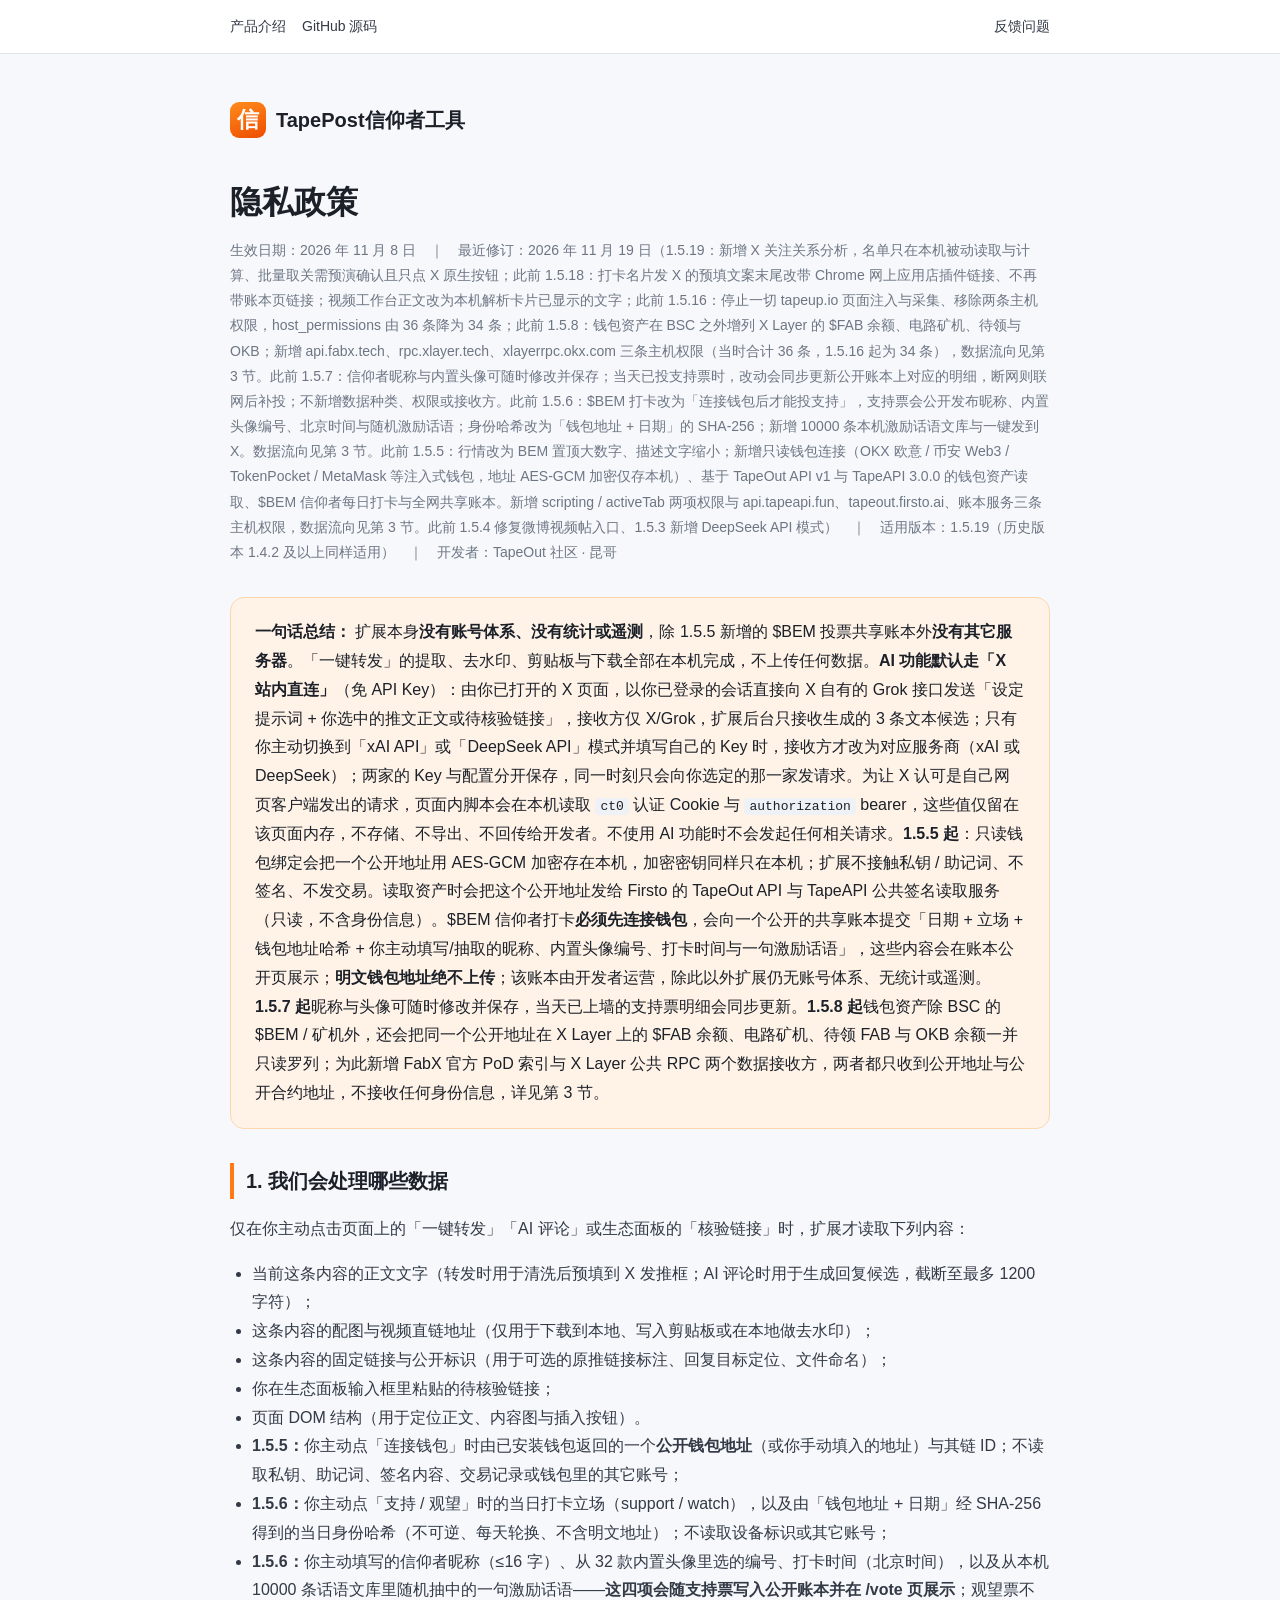
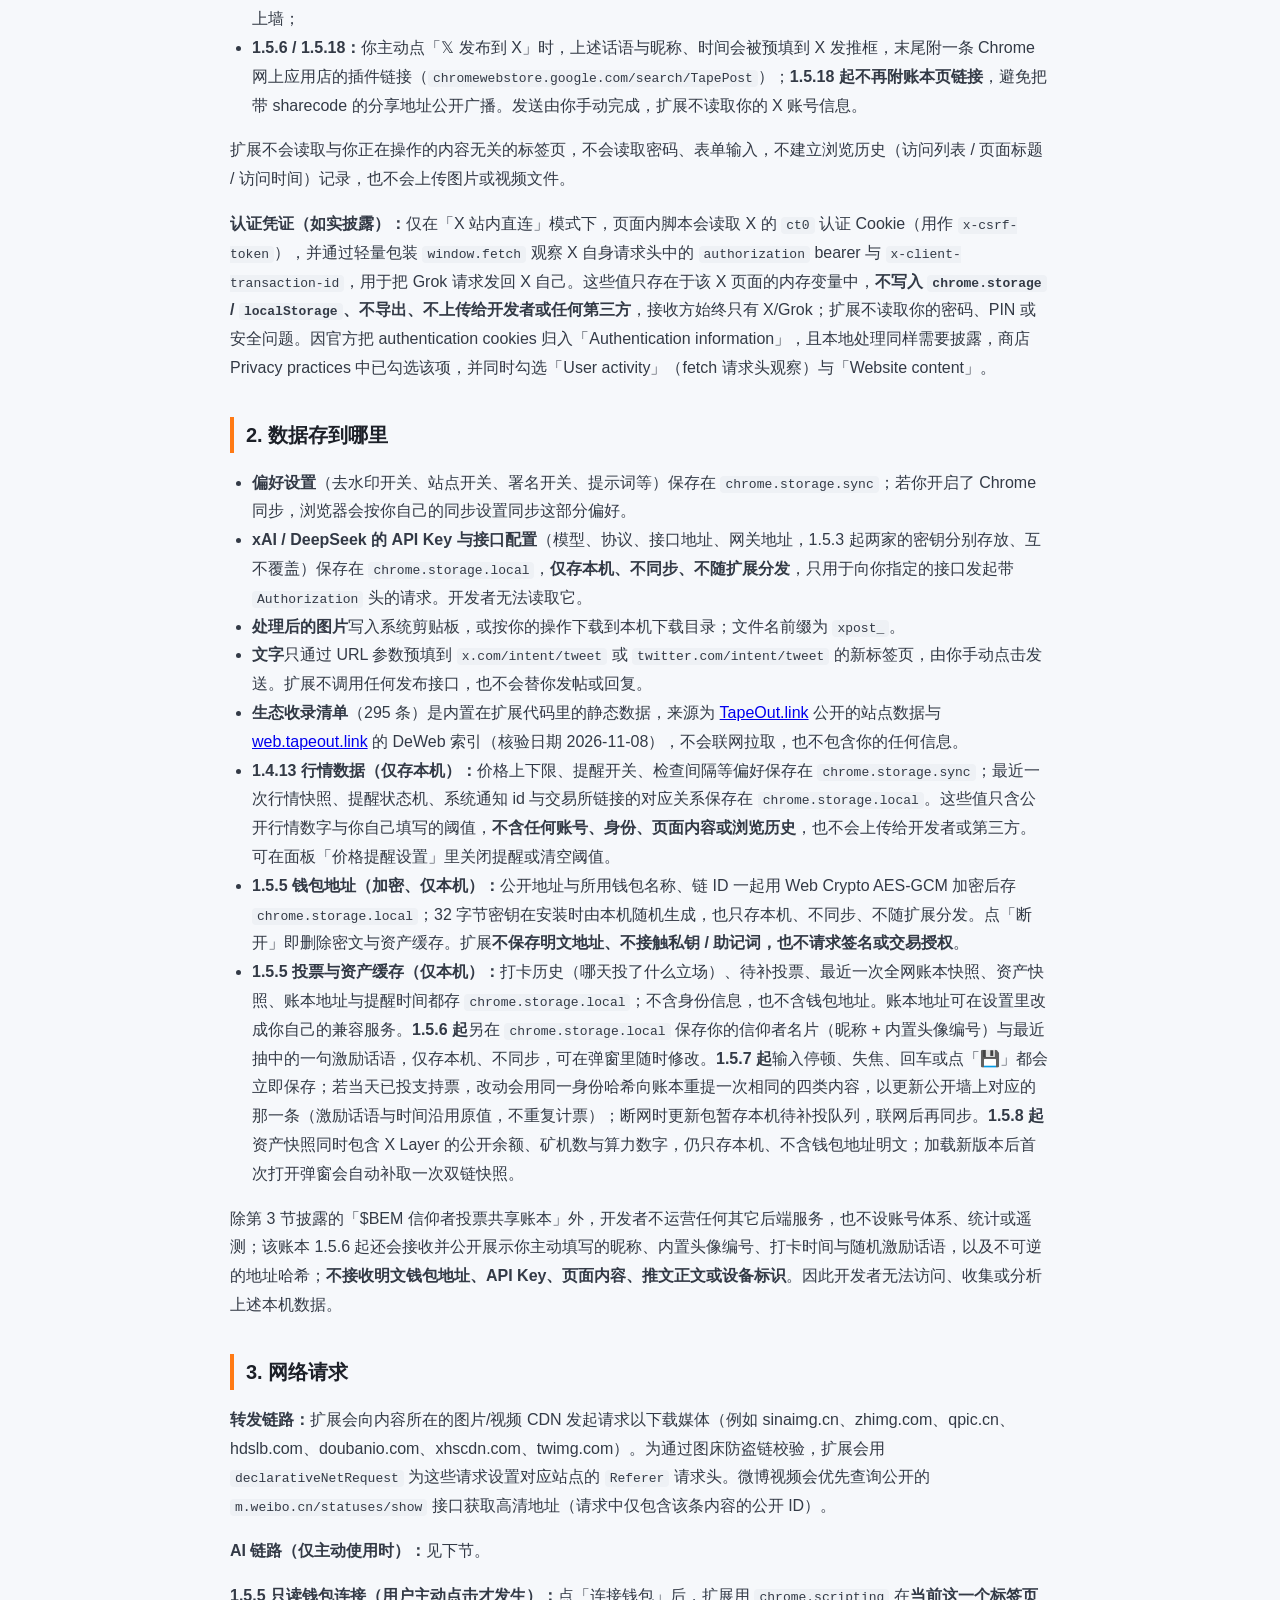
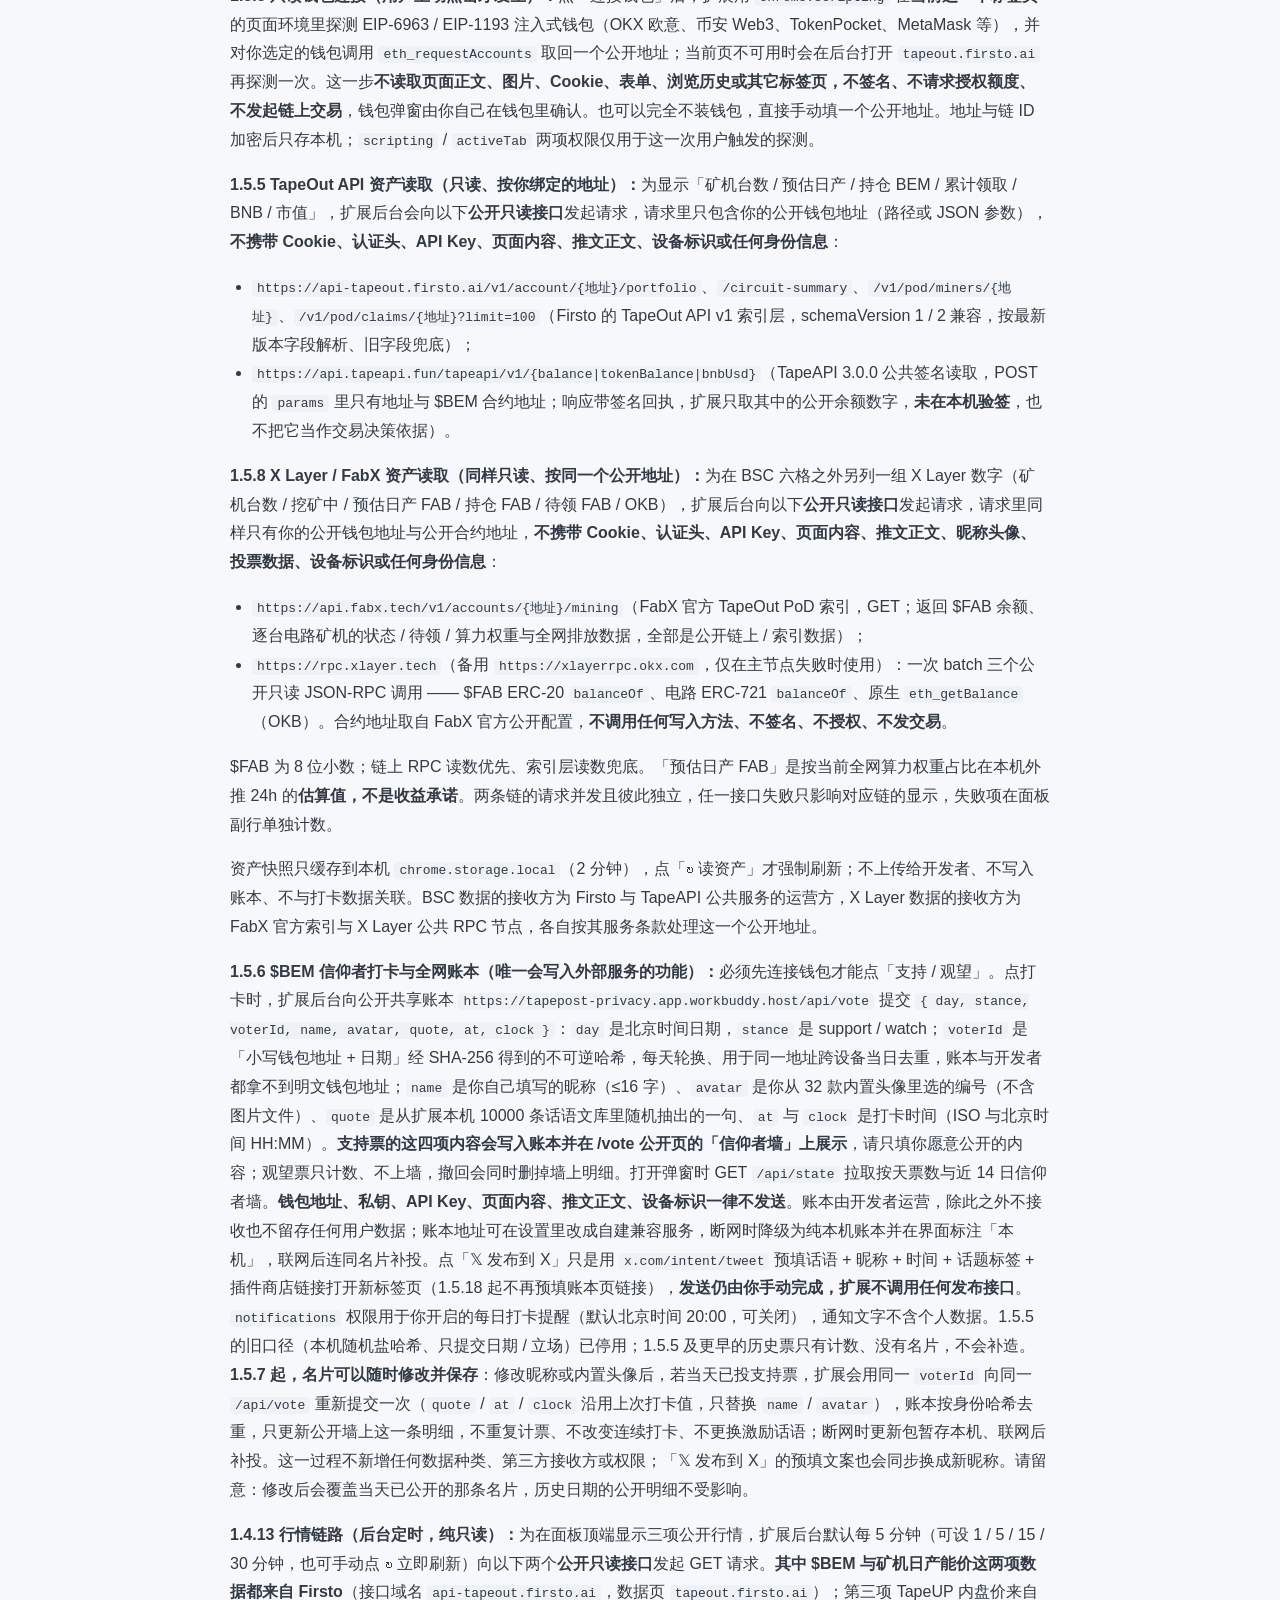
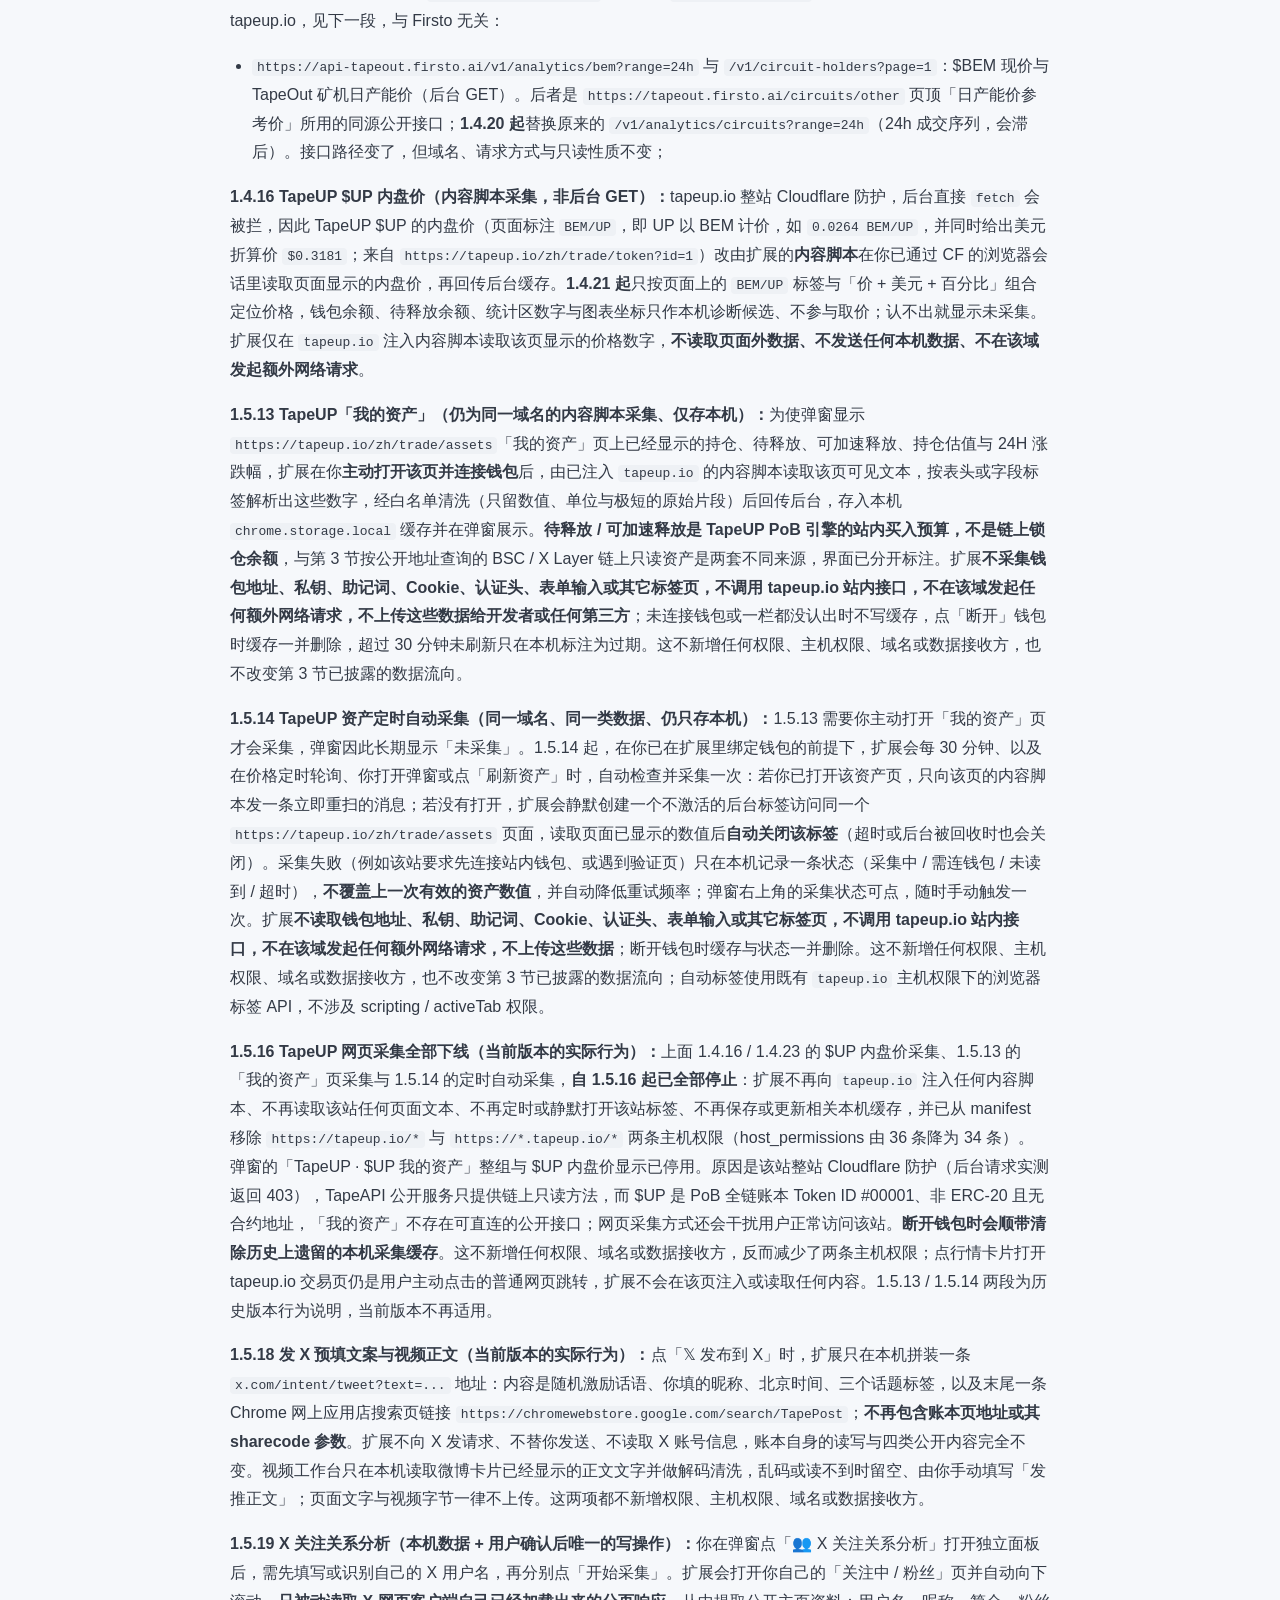
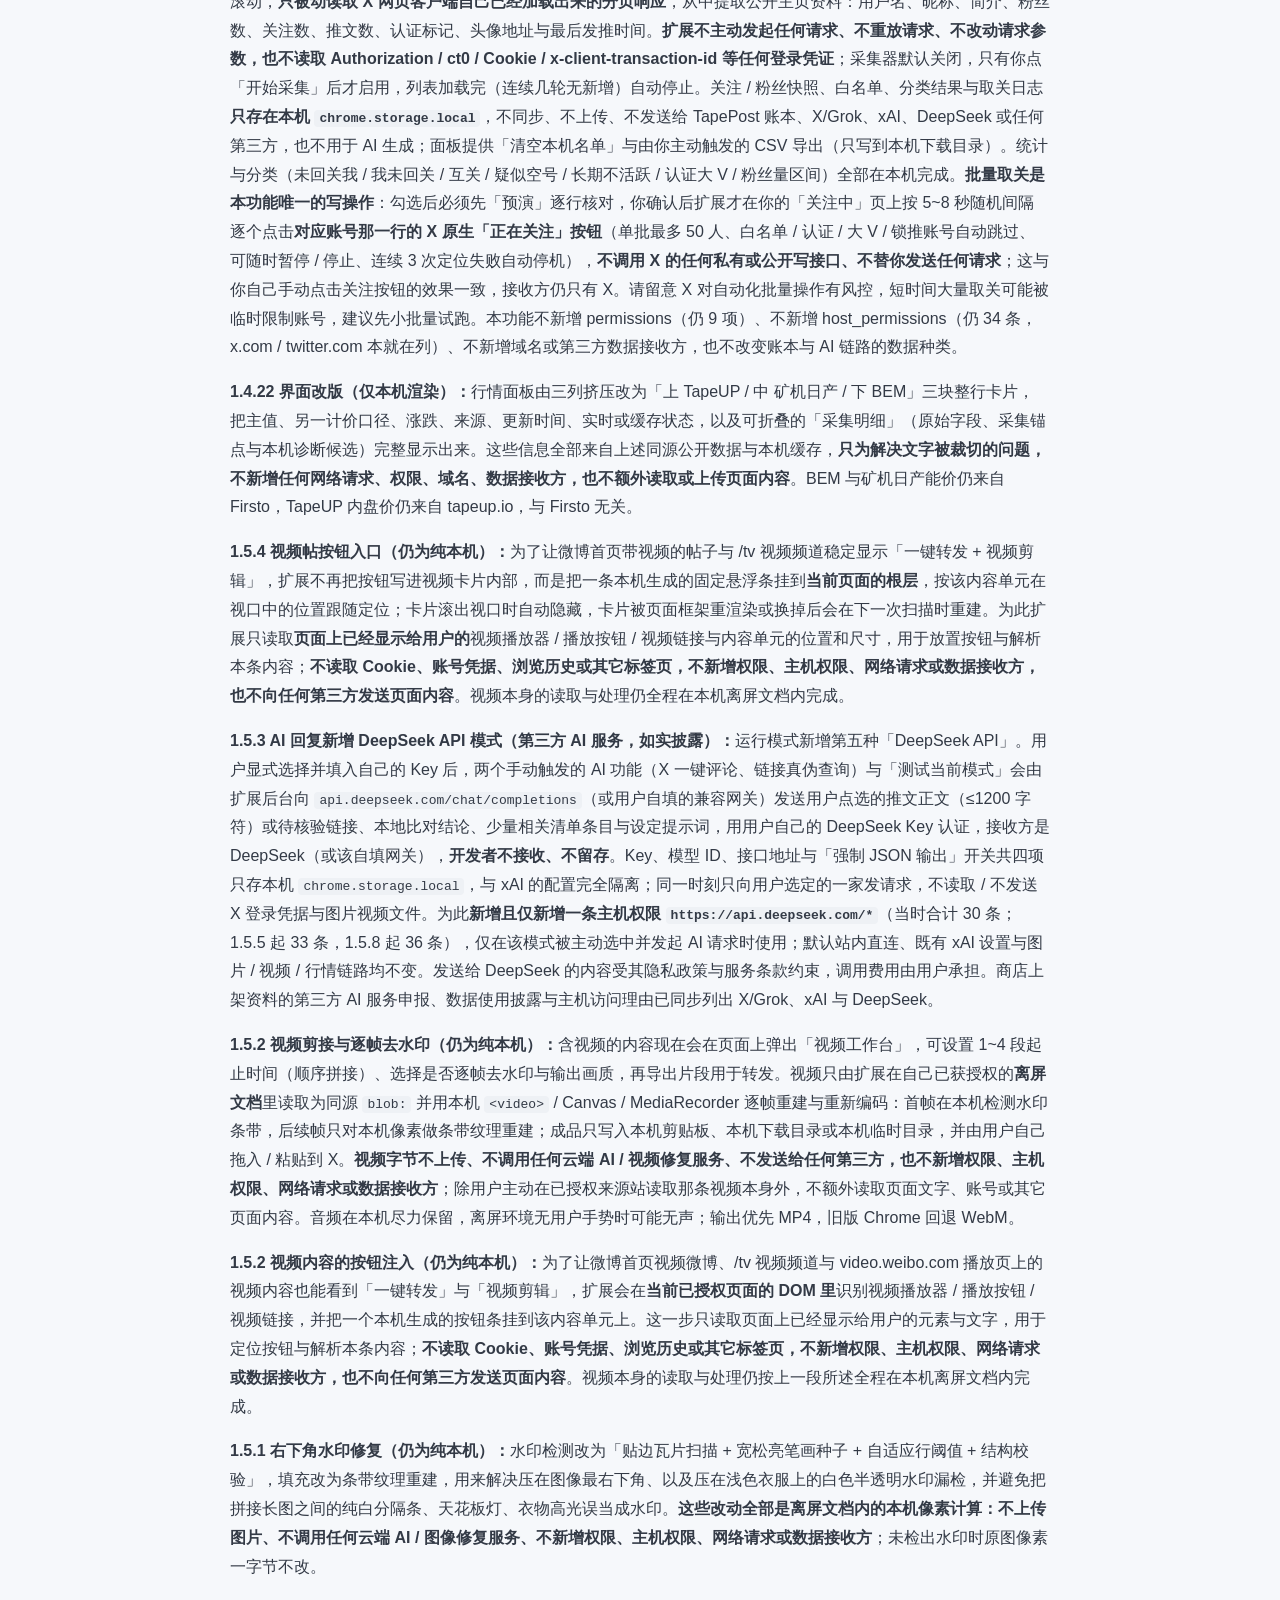
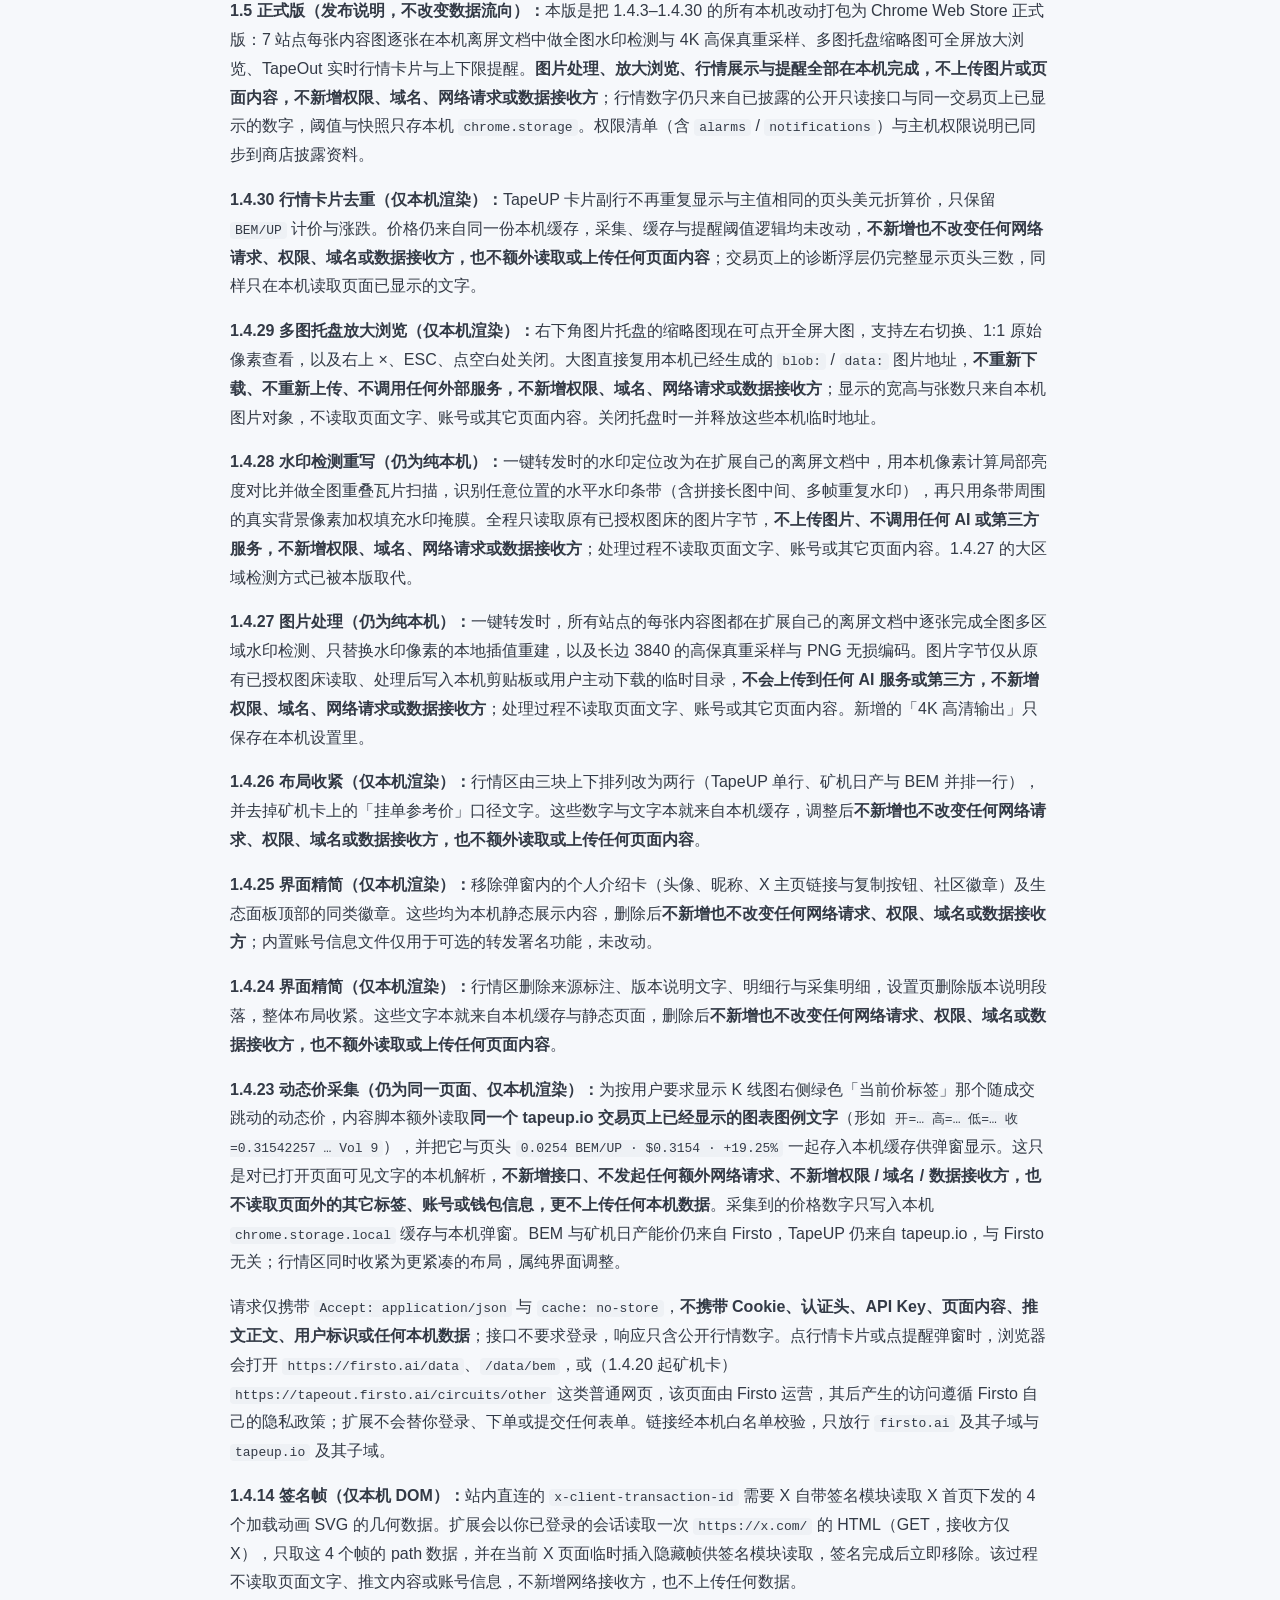
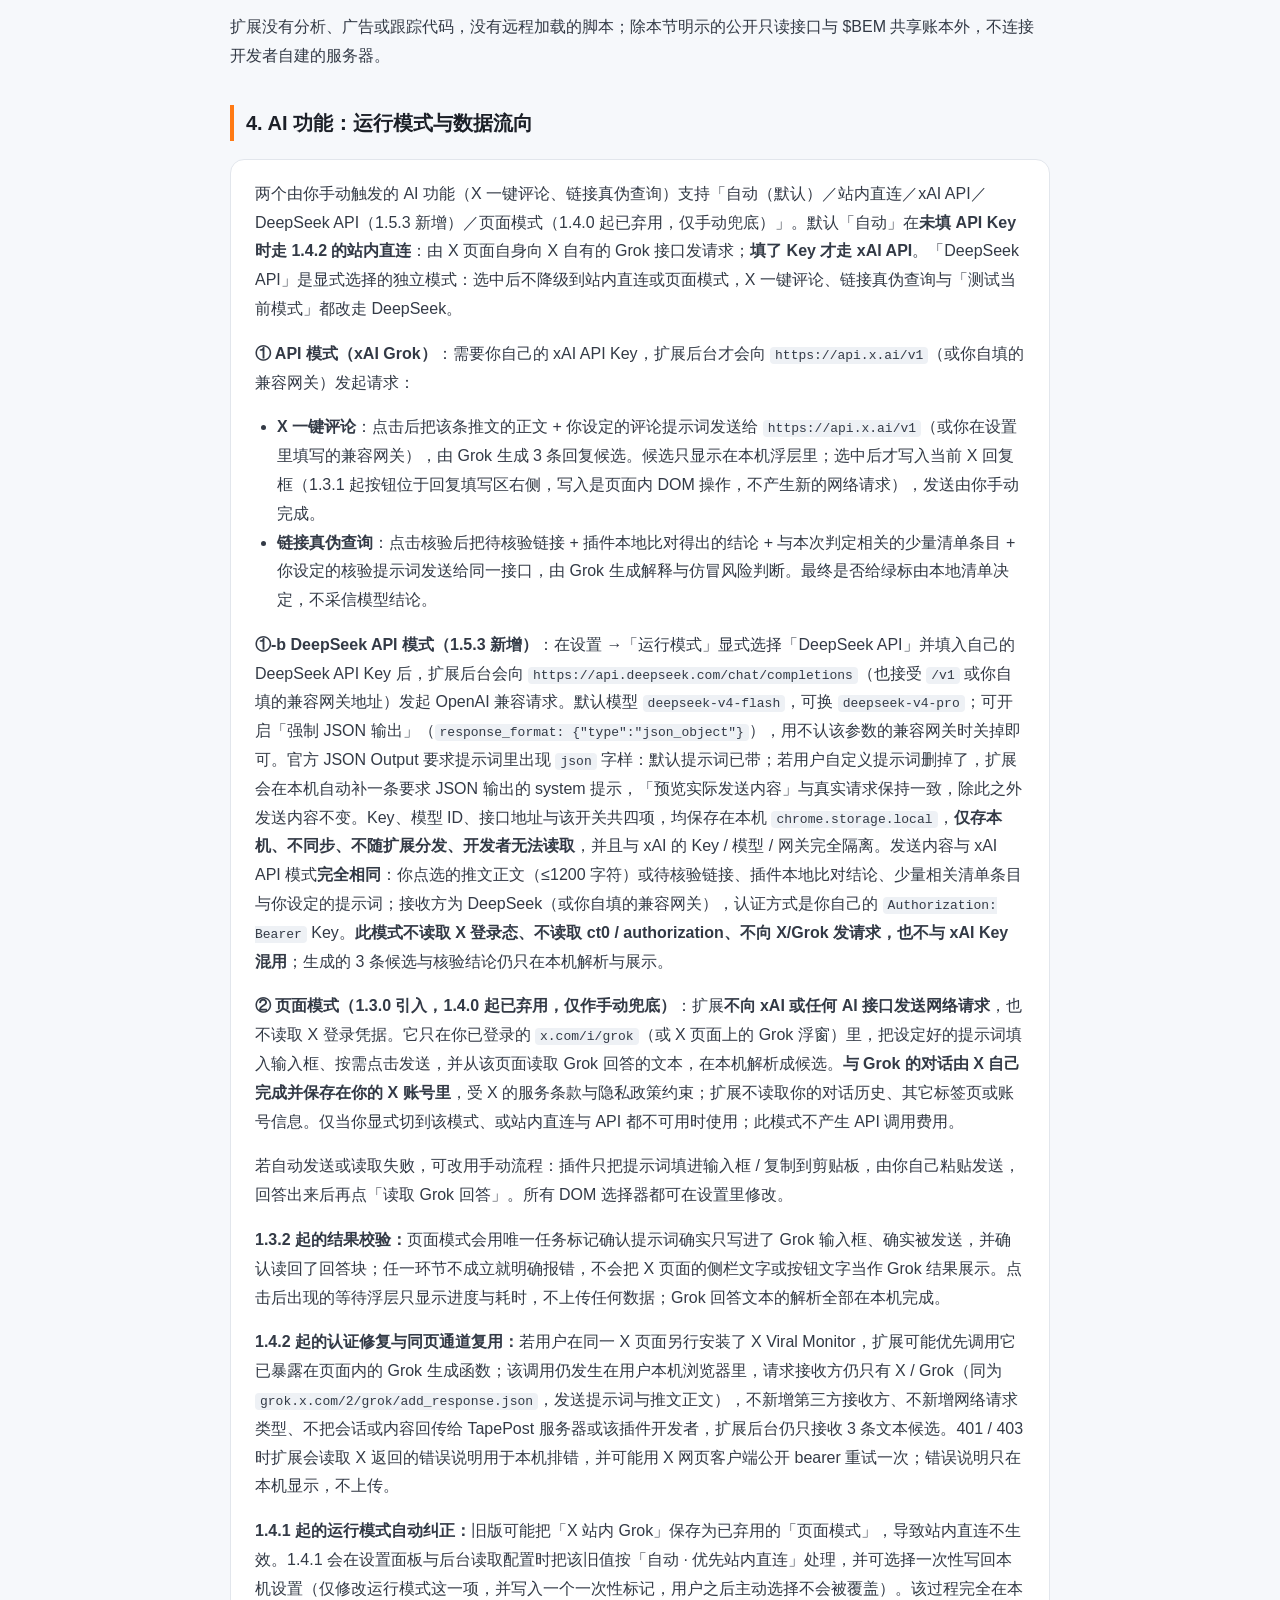
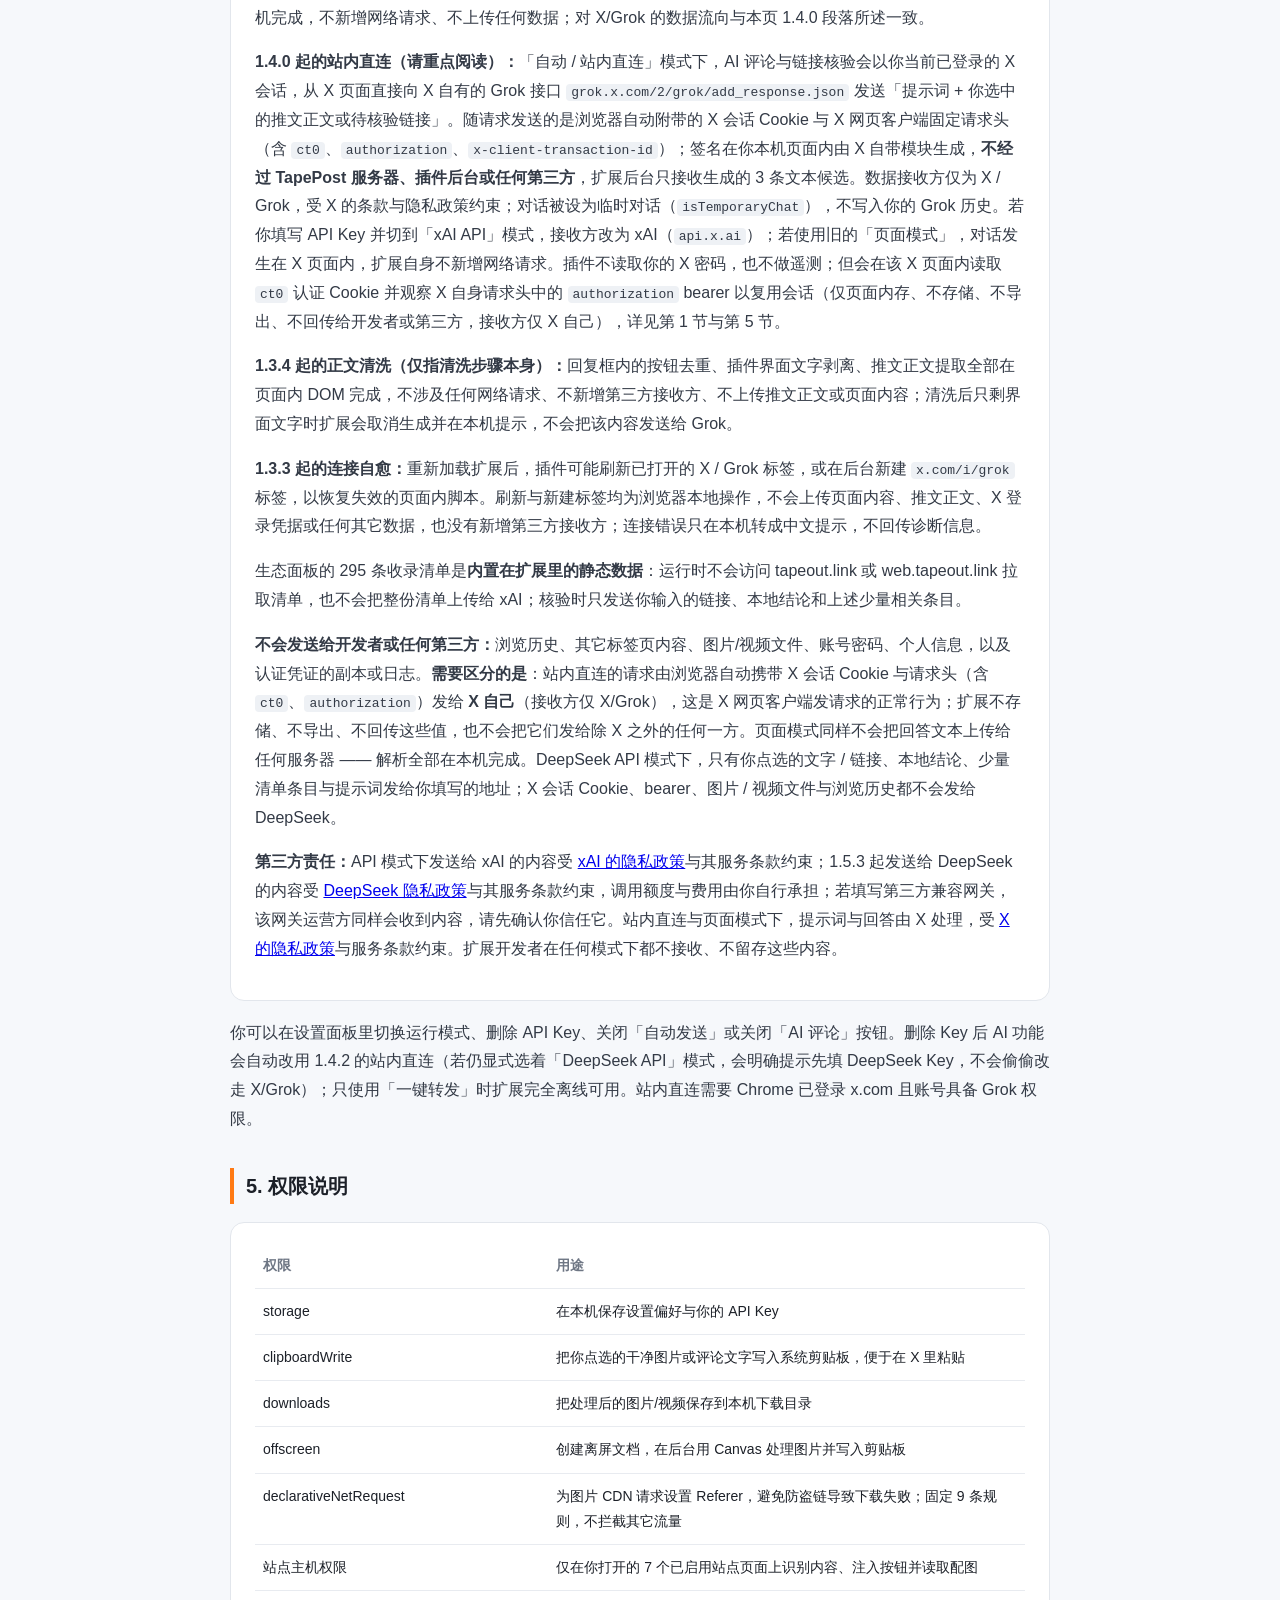
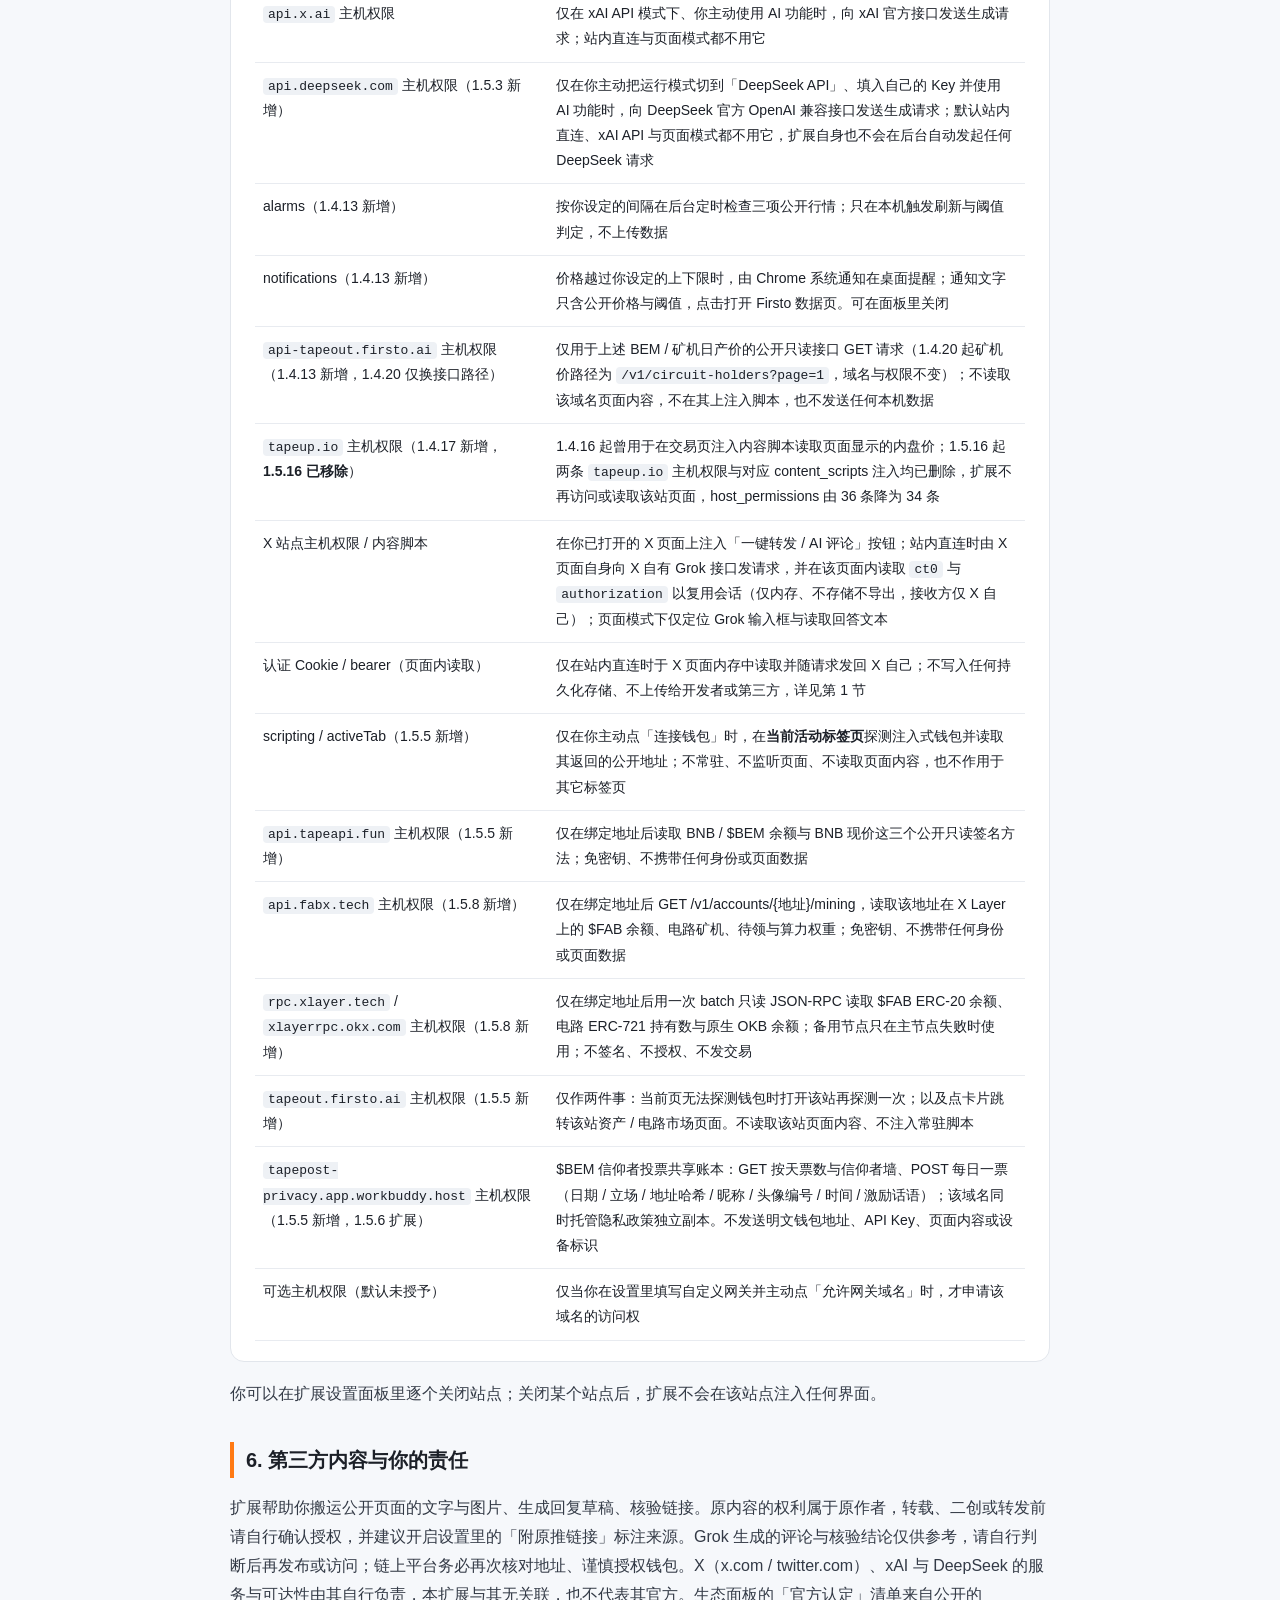
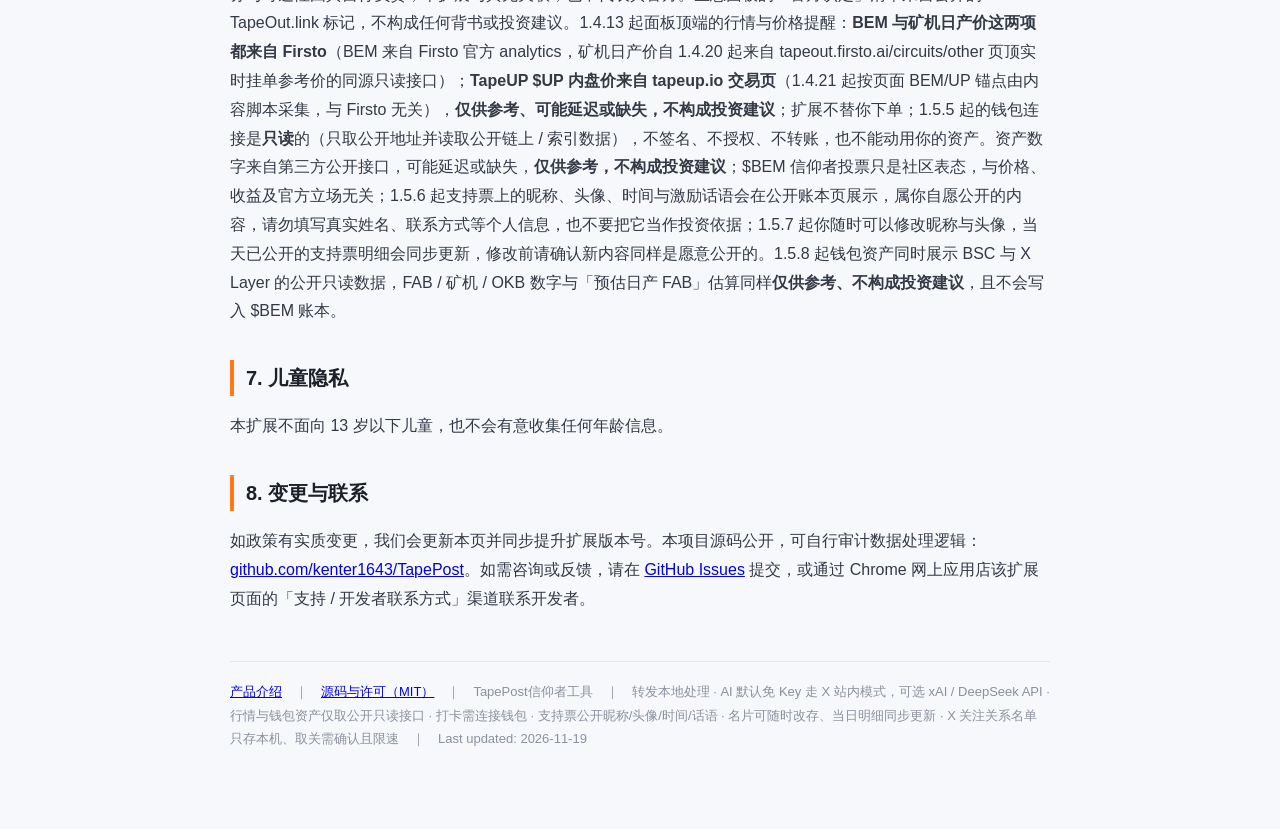
==== store/privacy-site/index.html @ 5c9f4f9e "1.5.19：新增 X 关注关系分析（未回关统计 / 分类明细 / 限速批量取关） 新增独立面板 follow.html / follow.js：五张可点击统计卡（未回关我、我未回关、互关、全部关注、" ====
<!doctype html>
<html lang="zh-CN">
<head>
<meta charset="utf-8">
<meta name="viewport" content="width=device-width, initial-scale=1">
<title>TapePost信仰者工具 隐私政策</title>
<style>
  :root { color-scheme: light; }
  body { margin:0; background:#f6f8fb; color:#1c2028; font:16px/1.8 -apple-system,BlinkMacSystemFont,"PingFang SC","Hiragino Sans GB","Microsoft YaHei",sans-serif; }
  .wrap { max-width:820px; margin:0 auto; padding:48px 24px 80px; }
  .brand { display:flex; align-items:center; gap:10px; font-size:20px; font-weight:700; }
  .mark { width:36px; height:36px; border-radius:9px; background:linear-gradient(160deg,#ff8c1c,#ee4c00); color:#fff; display:flex; align-items:center; justify-content:center; font-size:22px; }
  h1 { font-size:32px; margin:36px 0 6px; }
  .date { color:#6e7684; font-size:14px; margin-bottom:32px; }
  h2 { font-size:20px; margin:34px 0 10px; padding-left:12px; border-left:4px solid #ff7a14; }
  p, li { color:#333a46; }
  ul { padding-left:22px; }
  .box { background:#fff; border:1px solid #e2e6ec; border-radius:14px; padding:20px 24px; margin:18px 0; }
  .hi { background:#fff3e8; border:1px solid #ffd6ad; }
  table { width:100%; border-collapse:collapse; font-size:14px; }
  th, td { border-bottom:1px solid #e8ebf0; padding:10px 8px; text-align:left; vertical-align:top; }
  th { color:#6e7684; font-weight:600; }
  code { background:#eef1f5; padding:1px 5px; border-radius:4px; font-size:13px; }
  footer { margin-top:48px; color:#8a919e; font-size:13px; border-top:1px solid #e2e6ec; padding-top:18px; }
  .topbar { background:#fff; border-bottom:1px solid #e2e6ec; }
  .topbar .inner { max-width:820px; margin:0 auto; padding:14px 24px; display:flex; align-items:center; gap:16px; font-size:14px; flex-wrap:wrap; }
  .topbar .inner a { color:#333a46; text-decoration:none; }
  .topbar .inner a:hover { color:#ee4c00; }
  .topbar .spacer { margin-left:auto; }
</style>
</head>
<body>
<div class="topbar"><div class="inner">
  <a href="./">产品介绍</a>
  <a href="https://github.com/kenter1643/TapePost">GitHub 源码</a>
  <span class="spacer"></span>
  <a href="https://github.com/kenter1643/TapePost/issues">反馈问题</a>
</div></div>
<div class="wrap">
  <div class="brand"><span class="mark">信</span> TapePost信仰者工具</div>
  <h1>隐私政策</h1>
  <div class="date">生效日期：2026 年 11 月 8 日　｜　最近修订：2026 年 11 月 19 日（1.5.19：新增 X 关注关系分析，名单只在本机被动读取与计算、批量取关需预演确认且只点 X 原生按钮；此前 1.5.18：打卡名片发 X 的预填文案末尾改带 Chrome 网上应用店插件链接、不再带账本页链接；视频工作台正文改为本机解析卡片已显示的文字；此前 1.5.16：停止一切 tapeup.io 页面注入与采集、移除两条主机权限，host_permissions 由 36 条降为 34 条；此前 1.5.8：钱包资产在 BSC 之外增列 X Layer 的 $FAB 余额、电路矿机、待领与 OKB；新增 api.fabx.tech、rpc.xlayer.tech、xlayerrpc.okx.com 三条主机权限（当时合计 36 条，1.5.16 起为 34 条），数据流向见第 3 节。此前 1.5.7：信仰者昵称与内置头像可随时修改并保存；当天已投支持票时，改动会同步更新公开账本上对应的明细，断网则联网后补投；不新增数据种类、权限或接收方。此前 1.5.6：$BEM 打卡改为「连接钱包后才能投支持」，支持票会公开发布昵称、内置头像编号、北京时间与随机激励话语；身份哈希改为「钱包地址 + 日期」的 SHA-256；新增 10000 条本机激励话语文库与一键发到 X。数据流向见第 3 节。此前 1.5.5：行情改为 BEM 置顶大数字、描述文字缩小；新增只读钱包连接（OKX 欧意 / 币安 Web3 / TokenPocket / MetaMask 等注入式钱包，地址 AES-GCM 加密仅存本机）、基于 TapeOut API v1 与 TapeAPI 3.0.0 的钱包资产读取、$BEM 信仰者每日打卡与全网共享账本。新增 scripting / activeTab 两项权限与 api.tapeapi.fun、tapeout.firsto.ai、账本服务三条主机权限，数据流向见第 3 节。此前 1.5.4 修复微博视频帖入口、1.5.3 新增 DeepSeek API 模式）　｜　适用版本：1.5.19（历史版本 1.4.2 及以上同样适用）　｜　开发者：TapeOut 社区 · 昆哥</div>

  <div class="box hi">
    <strong>一句话总结：</strong> 扩展本身<strong>没有账号体系、没有统计或遥测</strong>，除 1.5.5 新增的 $BEM 投票共享账本外<strong>没有其它服务器</strong>。「一键转发」的提取、去水印、剪贴板与下载全部在本机完成，不上传任何数据。<strong>AI 功能默认走「X 站内直连」</strong>（免 API Key）：由你已打开的 X 页面，以你已登录的会话直接向 X 自有的 Grok 接口发送「设定提示词 + 你选中的推文正文或待核验链接」，接收方仅 X/Grok，扩展后台只接收生成的 3 条文本候选；只有你主动切换到「xAI API」或「DeepSeek API」模式并填写自己的 Key 时，接收方才改为对应服务商（xAI 或 DeepSeek）；两家的 Key 与配置分开保存，同一时刻只会向你选定的那一家发请求。为让 X 认可是自己网页客户端发出的请求，页面内脚本会在本机读取 <code>ct0</code> 认证 Cookie 与 <code>authorization</code> bearer，这些值仅留在该页面内存，不存储、不导出、不回传给开发者。不使用 AI 功能时不会发起任何相关请求。<strong>1.5.5 起</strong>：只读钱包绑定会把一个公开地址用 AES-GCM 加密存在本机，加密密钥同样只在本机；扩展不接触私钥 / 助记词、不签名、不发交易。读取资产时会把这个公开地址发给 Firsto 的 TapeOut API 与 TapeAPI 公共签名读取服务（只读，不含身份信息）。$BEM 信仰者打卡<strong>必须先连接钱包</strong>，会向一个公开的共享账本提交「日期 + 立场 + 钱包地址哈希 + 你主动填写/抽取的昵称、内置头像编号、打卡时间与一句激励话语」，这些内容会在账本公开页展示；<strong>明文钱包地址绝不上传</strong>；该账本由开发者运营，除此以外扩展仍无账号体系、无统计或遥测。<strong>1.5.7 起</strong>昵称与头像可随时修改并保存，当天已上墙的支持票明细会同步更新。<strong>1.5.8 起</strong>钱包资产除 BSC 的 $BEM / 矿机外，还会把同一个公开地址在 X Layer 上的 $FAB 余额、电路矿机、待领 FAB 与 OKB 余额一并只读罗列；为此新增 FabX 官方 PoD 索引与 X Layer 公共 RPC 两个数据接收方，两者都只收到公开地址与公开合约地址，不接收任何身份信息，详见第 3 节。
  </div>

  <h2>1. 我们会处理哪些数据</h2>
  <p>仅在你主动点击页面上的「一键转发」「AI 评论」或生态面板的「核验链接」时，扩展才读取下列内容：</p>
  <ul>
    <li>当前这条内容的正文文字（转发时用于清洗后预填到 X 发推框；AI 评论时用于生成回复候选，截断至最多 1200 字符）；</li>
    <li>这条内容的配图与视频直链地址（仅用于下载到本地、写入剪贴板或在本地做去水印）；</li>
    <li>这条内容的固定链接与公开标识（用于可选的原推链接标注、回复目标定位、文件命名）；</li>
    <li>你在生态面板输入框里粘贴的待核验链接；</li>
    <li>页面 DOM 结构（用于定位正文、内容图与插入按钮）。</li>
    <li><strong>1.5.5：</strong>你主动点「连接钱包」时由已安装钱包返回的一个<strong>公开钱包地址</strong>（或你手动填入的地址）与其链 ID；不读取私钥、助记词、签名内容、交易记录或钱包里的其它账号；</li>
    <li><strong>1.5.6：</strong>你主动点「支持 / 观望」时的当日打卡立场（support / watch），以及由「钱包地址 + 日期」经 SHA-256 得到的当日身份哈希（不可逆、每天轮换、不含明文地址）；不读取设备标识或其它账号；</li>
    <li><strong>1.5.6：</strong>你主动填写的信仰者昵称（≤16 字）、从 32 款内置头像里选的编号、打卡时间（北京时间），以及从本机 10000 条话语文库里随机抽中的一句激励话语——<strong>这四项会随支持票写入公开账本并在 /vote 页展示</strong>；观望票不上墙；</li>
    <li><strong>1.5.6 / 1.5.18：</strong>你主动点「𝕏 发布到 X」时，上述话语与昵称、时间会被预填到 X 发推框，末尾附一条 Chrome 网上应用店的插件链接（<code>chromewebstore.google.com/search/TapePost</code>）；<strong>1.5.18 起不再附账本页链接</strong>，避免把带 sharecode 的分享地址公开广播。发送由你手动完成，扩展不读取你的 X 账号信息。</li>
  </ul>
  <p>扩展不会读取与你正在操作的内容无关的标签页，不会读取密码、表单输入，不建立浏览历史（访问列表 / 页面标题 / 访问时间）记录，也不会上传图片或视频文件。</p>
  <p><strong>认证凭证（如实披露）：</strong>仅在「X 站内直连」模式下，页面内脚本会读取 X 的 <code>ct0</code> 认证 Cookie（用作 <code>x-csrf-token</code>），并通过轻量包装 <code>window.fetch</code> 观察 X 自身请求头中的 <code>authorization</code> bearer 与 <code>x-client-transaction-id</code>，用于把 Grok 请求发回 X 自己。这些值只存在于该 X 页面的内存变量中，<strong>不写入 <code>chrome.storage</code> / <code>localStorage</code>、不导出、不上传给开发者或任何第三方</strong>，接收方始终只有 X/Grok；扩展不读取你的密码、PIN 或安全问题。因官方把 authentication cookies 归入「Authentication information」，且本地处理同样需要披露，商店 Privacy practices 中已勾选该项，并同时勾选「User activity」（fetch 请求头观察）与「Website content」。</p>

  <h2>2. 数据存到哪里</h2>
  <ul>
    <li><strong>偏好设置</strong>（去水印开关、站点开关、署名开关、提示词等）保存在 <code>chrome.storage.sync</code>；若你开启了 Chrome 同步，浏览器会按你自己的同步设置同步这部分偏好。</li>
    <li><strong>xAI / DeepSeek 的 API Key 与接口配置</strong>（模型、协议、接口地址、网关地址，1.5.3 起两家的密钥分别存放、互不覆盖）保存在 <code>chrome.storage.local</code>，<strong>仅存本机、不同步、不随扩展分发</strong>，只用于向你指定的接口发起带 <code>Authorization</code> 头的请求。开发者无法读取它。</li>
    <li><strong>处理后的图片</strong>写入系统剪贴板，或按你的操作下载到本机下载目录；文件名前缀为 <code>xpost_</code>。</li>
    <li><strong>文字</strong>只通过 URL 参数预填到 <code>x.com/intent/tweet</code> 或 <code>twitter.com/intent/tweet</code> 的新标签页，由你手动点击发送。扩展不调用任何发布接口，也不会替你发帖或回复。</li>
    <li><strong>生态收录清单</strong>（295 条）是内置在扩展代码里的静态数据，来源为 <a href="https://tapeout.link/">TapeOut.link</a> 公开的站点数据与 <a href="https://web.tapeout.link/">web.tapeout.link</a> 的 DeWeb 索引（核验日期 2026-11-08），不会联网拉取，也不包含你的任何信息。</li>
    <li><strong>1.4.13 行情数据（仅存本机）：</strong>价格上下限、提醒开关、检查间隔等偏好保存在 <code>chrome.storage.sync</code>；最近一次行情快照、提醒状态机、系统通知 id 与交易所链接的对应关系保存在 <code>chrome.storage.local</code>。这些值只含公开行情数字与你自己填写的阈值，<strong>不含任何账号、身份、页面内容或浏览历史</strong>，也不会上传给开发者或第三方。可在面板「价格提醒设置」里关闭提醒或清空阈值。</li>
    <li><strong>1.5.5 钱包地址（加密、仅本机）：</strong>公开地址与所用钱包名称、链 ID 一起用 Web Crypto AES-GCM 加密后存 <code>chrome.storage.local</code>；32 字节密钥在安装时由本机随机生成，也只存本机、不同步、不随扩展分发。点「断开」即删除密文与资产缓存。扩展<strong>不保存明文地址、不接触私钥 / 助记词，也不请求签名或交易授权</strong>。</li>
    <li><strong>1.5.5 投票与资产缓存（仅本机）：</strong>打卡历史（哪天投了什么立场）、待补投票、最近一次全网账本快照、资产快照、账本地址与提醒时间都存 <code>chrome.storage.local</code>；不含身份信息，也不含钱包地址。账本地址可在设置里改成你自己的兼容服务。<strong>1.5.6 起</strong>另在 <code>chrome.storage.local</code> 保存你的信仰者名片（昵称 + 内置头像编号）与最近抽中的一句激励话语，仅存本机、不同步，可在弹窗里随时修改。<strong>1.5.7 起</strong>输入停顿、失焦、回车或点「💾」都会立即保存；若当天已投支持票，改动会用同一身份哈希向账本重提一次相同的四类内容，以更新公开墙上对应的那一条（激励话语与时间沿用原值，不重复计票）；断网时更新包暂存本机待补投队列，联网后再同步。<strong>1.5.8 起</strong>资产快照同时包含 X Layer 的公开余额、矿机数与算力数字，仍只存本机、不含钱包地址明文；加载新版本后首次打开弹窗会自动补取一次双链快照。</li>
  </ul>
  <p>除第 3 节披露的「$BEM 信仰者投票共享账本」外，开发者不运营任何其它后端服务，也不设账号体系、统计或遥测；该账本 1.5.6 起还会接收并公开展示你主动填写的昵称、内置头像编号、打卡时间与随机激励话语，以及不可逆的地址哈希；<strong>不接收明文钱包地址、API Key、页面内容、推文正文或设备标识</strong>。因此开发者无法访问、收集或分析上述本机数据。</p>

  <h2>3. 网络请求</h2>
  <p><strong>转发链路：</strong>扩展会向内容所在的图片/视频 CDN 发起请求以下载媒体（例如 sinaimg.cn、zhimg.com、qpic.cn、hdslb.com、doubanio.com、xhscdn.com、twimg.com）。为通过图床防盗链校验，扩展会用 <code>declarativeNetRequest</code> 为这些请求设置对应站点的 <code>Referer</code> 请求头。微博视频会优先查询公开的 <code>m.weibo.cn/statuses/show</code> 接口获取高清地址（请求中仅包含该条内容的公开 ID）。</p>
  <p><strong>AI 链路（仅主动使用时）：</strong>见下节。</p>
  <p><strong>1.5.5 只读钱包连接（用户主动点击才发生）：</strong>点「连接钱包」后，扩展用 <code>chrome.scripting</code> 在<strong>当前这一个标签页</strong>的页面环境里探测 EIP-6963 / EIP-1193 注入式钱包（OKX 欧意、币安 Web3、TokenPocket、MetaMask 等），并对你选定的钱包调用 <code>eth_requestAccounts</code> 取回一个公开地址；当前页不可用时会在后台打开 <code>tapeout.firsto.ai</code> 再探测一次。这一步<strong>不读取页面正文、图片、Cookie、表单、浏览历史或其它标签页，不签名、不请求授权额度、不发起链上交易</strong>，钱包弹窗由你自己在钱包里确认。也可以完全不装钱包，直接手动填一个公开地址。地址与链 ID 加密后只存本机；<code>scripting</code> / <code>activeTab</code> 两项权限仅用于这一次用户触发的探测。</p>
  <p><strong>1.5.5 TapeOut API 资产读取（只读、按你绑定的地址）：</strong>为显示「矿机台数 / 预估日产 / 持仓 BEM / 累计领取 / BNB / 市值」，扩展后台会向以下<strong>公开只读接口</strong>发起请求，请求里只包含你的公开钱包地址（路径或 JSON 参数），<strong>不携带 Cookie、认证头、API Key、页面内容、推文正文、设备标识或任何身份信息</strong>：</p>
  <ul>
    <li><code>https://api-tapeout.firsto.ai/v1/account/{地址}/portfolio</code>、<code>/circuit-summary</code>、<code>/v1/pod/miners/{地址}</code>、<code>/v1/pod/claims/{地址}?limit=100</code>（Firsto 的 TapeOut API v1 索引层，schemaVersion 1 / 2 兼容，按最新版本字段解析、旧字段兜底）；</li>
    <li><code>https://api.tapeapi.fun/tapeapi/v1/{balance|tokenBalance|bnbUsd}</code>（TapeAPI 3.0.0 公共签名读取，POST 的 <code>params</code> 里只有地址与 $BEM 合约地址；响应带签名回执，扩展只取其中的公开余额数字，<strong>未在本机验签</strong>，也不把它当作交易决策依据）。</li>
  </ul>
  <p><strong>1.5.8 X Layer / FabX 资产读取（同样只读、按同一个公开地址）：</strong>为在 BSC 六格之外另列一组 X Layer 数字（矿机台数 / 挖矿中 / 预估日产 FAB / 持仓 FAB / 待领 FAB / OKB），扩展后台向以下<strong>公开只读接口</strong>发起请求，请求里同样只有你的公开钱包地址与公开合约地址，<strong>不携带 Cookie、认证头、API Key、页面内容、推文正文、昵称头像、投票数据、设备标识或任何身份信息</strong>：</p>
  <ul>
    <li><code>https://api.fabx.tech/v1/accounts/{地址}/mining</code>（FabX 官方 TapeOut PoD 索引，GET；返回 $FAB 余额、逐台电路矿机的状态 / 待领 / 算力权重与全网排放数据，全部是公开链上 / 索引数据）；</li>
    <li><code>https://rpc.xlayer.tech</code>（备用 <code>https://xlayerrpc.okx.com</code>，仅在主节点失败时使用）：一次 batch 三个公开只读 JSON-RPC 调用 —— $FAB ERC-20 <code>balanceOf</code>、电路 ERC-721 <code>balanceOf</code>、原生 <code>eth_getBalance</code>（OKB）。合约地址取自 FabX 官方公开配置，<strong>不调用任何写入方法、不签名、不授权、不发交易</strong>。</li>
  </ul>
  <p>$FAB 为 8 位小数；链上 RPC 读数优先、索引层读数兜底。「预估日产 FAB」是按当前全网算力权重占比在本机外推 24h 的<strong>估算值，不是收益承诺</strong>。两条链的请求并发且彼此独立，任一接口失败只影响对应链的显示，失败项在面板副行单独计数。</p>
  <p>资产快照只缓存到本机 <code>chrome.storage.local</code>（2 分钟），点「↻ 读资产」才强制刷新；不上传给开发者、不写入账本、不与打卡数据关联。BSC 数据的接收方为 Firsto 与 TapeAPI 公共服务的运营方，X Layer 数据的接收方为 FabX 官方索引与 X Layer 公共 RPC 节点，各自按其服务条款处理这一个公开地址。</p>
  <p><strong>1.5.6 $BEM 信仰者打卡与全网账本（唯一会写入外部服务的功能）：</strong>必须先连接钱包才能点「支持 / 观望」。点打卡时，扩展后台向公开共享账本 <code>https://tapepost-privacy.app.workbuddy.host/api/vote</code> 提交 <code>{ day, stance, voterId, name, avatar, quote, at, clock }</code>：<code>day</code> 是北京时间日期，<code>stance</code> 是 support / watch；<code>voterId</code> 是「小写钱包地址 + 日期」经 SHA-256 得到的不可逆哈希，每天轮换、用于同一地址跨设备当日去重，账本与开发者都拿不到明文钱包地址；<code>name</code> 是你自己填写的昵称（≤16 字）、<code>avatar</code> 是你从 32 款内置头像里选的编号（不含图片文件）、<code>quote</code> 是从扩展本机 10000 条话语文库里随机抽出的一句、<code>at</code> 与 <code>clock</code> 是打卡时间（ISO 与北京时间 HH:MM）。<strong>支持票的这四项内容会写入账本并在 /vote 公开页的「信仰者墙」上展示</strong>，请只填你愿意公开的内容；观望票只计数、不上墙，撤回会同时删掉墙上明细。打开弹窗时 GET <code>/api/state</code> 拉取按天票数与近 14 日信仰者墙。<strong>钱包地址、私钥、API Key、页面内容、推文正文、设备标识一律不发送</strong>。账本由开发者运营，除此之外不接收也不留存任何用户数据；账本地址可在设置里改成自建兼容服务，断网时降级为纯本机账本并在界面标注「本机」，联网后连同名片补投。点「𝕏 发布到 X」只是用 <code>x.com/intent/tweet</code> 预填话语 + 昵称 + 时间 + 话题标签 + 插件商店链接打开新标签页（1.5.18 起不再预填账本页链接），<strong>发送仍由你手动完成，扩展不调用任何发布接口</strong>。<code>notifications</code> 权限用于你开启的每日打卡提醒（默认北京时间 20:00，可关闭），通知文字不含个人数据。1.5.5 的旧口径（本机随机盐哈希、只提交日期 / 立场）已停用；1.5.5 及更早的历史票只有计数、没有名片，不会补造。<strong>1.5.7 起，名片可以随时修改并保存</strong>：修改昵称或内置头像后，若当天已投支持票，扩展会用同一 <code>voterId</code> 向同一 <code>/api/vote</code> 重新提交一次（<code>quote</code> / <code>at</code> / <code>clock</code> 沿用上次打卡值，只替换 <code>name</code> / <code>avatar</code>），账本按身份哈希去重，只更新公开墙上这一条明细，不重复计票、不改变连续打卡、不更换激励话语；断网时更新包暂存本机、联网后补投。这一过程不新增任何数据种类、第三方接收方或权限；「𝕏 发布到 X」的预填文案也会同步换成新昵称。请留意：修改后会覆盖当天已公开的那条名片，历史日期的公开明细不受影响。</p>
  <p><strong>1.4.13 行情链路（后台定时，纯只读）：</strong>为在面板顶端显示三项公开行情，扩展后台默认每 5 分钟（可设 1 / 5 / 15 / 30 分钟，也可手动点 ↻ 立即刷新）向以下两个<strong>公开只读接口</strong>发起 GET 请求。<strong>其中 $BEM 与矿机日产能价这两项数据都来自 Firsto</strong>（接口域名 <code>api-tapeout.firsto.ai</code>，数据页 <code>tapeout.firsto.ai</code>）；第三项 TapeUP 内盘价来自 tapeup.io，见下一段，与 Firsto 无关：</p>
  <ul>
    <li><code>https://api-tapeout.firsto.ai/v1/analytics/bem?range=24h</code> 与 <code>/v1/circuit-holders?page=1</code>：$BEM 现价与 TapeOut 矿机日产能价（后台 GET）。后者是 <code>https://tapeout.firsto.ai/circuits/other</code> 页顶「日产能价参考价」所用的同源公开接口；<strong>1.4.20 起</strong>替换原来的 <code>/v1/analytics/circuits?range=24h</code>（24h 成交序列，会滞后）。接口路径变了，但域名、请求方式与只读性质不变；</li>
  </ul>
  <p><strong>1.4.16 TapeUP $UP 内盘价（内容脚本采集，非后台 GET）：</strong>tapeup.io 整站 Cloudflare 防护，后台直接 <code>fetch</code> 会被拦，因此 TapeUP $UP 的内盘价（页面标注 <code>BEM/UP</code>，即 UP 以 BEM 计价，如 <code>0.0264 BEM/UP</code>，并同时给出美元折算价 <code>$0.3181</code>；来自 <code>https://tapeup.io/zh/trade/token?id=1</code>）改由扩展的<strong>内容脚本</strong>在你已通过 CF 的浏览器会话里读取页面显示的内盘价，再回传后台缓存。<strong>1.4.21 起</strong>只按页面上的 <code>BEM/UP</code> 标签与「价 + 美元 + 百分比」组合定位价格，钱包余额、待释放余额、统计区数字与图表坐标只作本机诊断候选、不参与取价；认不出就显示未采集。扩展仅在 <code>tapeup.io</code> 注入内容脚本读取该页显示的价格数字，<strong>不读取页面外数据、不发送任何本机数据、不在该域发起额外网络请求</strong>。</p>
  <p><strong>1.5.13 TapeUP「我的资产」（仍为同一域名的内容脚本采集、仅存本机）：</strong>为使弹窗显示 <code>https://tapeup.io/zh/trade/assets</code>「我的资产」页上已经显示的持仓、待释放、可加速释放、持仓估值与 24H 涨跌幅，扩展在你<strong>主动打开该页并连接钱包</strong>后，由已注入 <code>tapeup.io</code> 的内容脚本读取该页可见文本，按表头或字段标签解析出这些数字，经白名单清洗（只留数值、单位与极短的原始片段）后回传后台，存入本机 <code>chrome.storage.local</code> 缓存并在弹窗展示。<strong>待释放 / 可加速释放是 TapeUP PoB 引擎的站内买入预算，不是链上锁仓余额</strong>，与第 3 节按公开地址查询的 BSC / X Layer 链上只读资产是两套不同来源，界面已分开标注。扩展<strong>不采集钱包地址、私钥、助记词、Cookie、认证头、表单输入或其它标签页，不调用 tapeup.io 站内接口，不在该域发起任何额外网络请求，不上传这些数据给开发者或任何第三方</strong>；未连接钱包或一栏都没认出时不写缓存，点「断开」钱包时缓存一并删除，超过 30 分钟未刷新只在本机标注为过期。这不新增任何权限、主机权限、域名或数据接收方，也不改变第 3 节已披露的数据流向。</p>
  <p><strong>1.5.14 TapeUP 资产定时自动采集（同一域名、同一类数据、仍只存本机）：</strong>1.5.13 需要你主动打开「我的资产」页才会采集，弹窗因此长期显示「未采集」。1.5.14 起，在你已在扩展里绑定钱包的前提下，扩展会每 30 分钟、以及在价格定时轮询、你打开弹窗或点「刷新资产」时，自动检查并采集一次：若你已打开该资产页，只向该页的内容脚本发一条立即重扫的消息；若没有打开，扩展会静默创建一个不激活的后台标签访问同一个 <code>https://tapeup.io/zh/trade/assets</code> 页面，读取页面已显示的数值后<strong>自动关闭该标签</strong>（超时或后台被回收时也会关闭）。采集失败（例如该站要求先连接站内钱包、或遇到验证页）只在本机记录一条状态（采集中 / 需连钱包 / 未读到 / 超时），<strong>不覆盖上一次有效的资产数值</strong>，并自动降低重试频率；弹窗右上角的采集状态可点，随时手动触发一次。扩展<strong>不读取钱包地址、私钥、助记词、Cookie、认证头、表单输入或其它标签页，不调用 tapeup.io 站内接口，不在该域发起任何额外网络请求，不上传这些数据</strong>；断开钱包时缓存与状态一并删除。这不新增任何权限、主机权限、域名或数据接收方，也不改变第 3 节已披露的数据流向；自动标签使用既有 <code>tapeup.io</code> 主机权限下的浏览器标签 API，不涉及 scripting / activeTab 权限。</p>
  <p><strong>1.5.16 TapeUP 网页采集全部下线（当前版本的实际行为）：</strong>上面 1.4.16 / 1.4.23 的 $UP 内盘价采集、1.5.13 的「我的资产」页采集与 1.5.14 的定时自动采集，<strong>自 1.5.16 起已全部停止</strong>：扩展不再向 <code>tapeup.io</code> 注入任何内容脚本、不再读取该站任何页面文本、不再定时或静默打开该站标签、不再保存或更新相关本机缓存，并已从 manifest 移除 <code>https://tapeup.io/*</code> 与 <code>https://*.tapeup.io/*</code> 两条主机权限（host_permissions 由 36 条降为 34 条）。弹窗的「TapeUP · $UP 我的资产」整组与 $UP 内盘价显示已停用。原因是该站整站 Cloudflare 防护（后台请求实测返回 403），TapeAPI 公开服务只提供链上只读方法，而 $UP 是 PoB 全链账本 Token ID #00001、非 ERC-20 且无合约地址，「我的资产」不存在可直连的公开接口；网页采集方式还会干扰用户正常访问该站。<strong>断开钱包时会顺带清除历史上遗留的本机采集缓存</strong>。这不新增任何权限、域名或数据接收方，反而减少了两条主机权限；点行情卡片打开 tapeup.io 交易页仍是用户主动点击的普通网页跳转，扩展不会在该页注入或读取任何内容。1.5.13 / 1.5.14 两段为历史版本行为说明，当前版本不再适用。</p>
  <p><strong>1.5.18 发 X 预填文案与视频正文（当前版本的实际行为）：</strong>点「𝕏 发布到 X」时，扩展只在本机拼装一条 <code>x.com/intent/tweet?text=...</code> 地址：内容是随机激励话语、你填的昵称、北京时间、三个话题标签，以及末尾一条 Chrome 网上应用店搜索页链接 <code>https://chromewebstore.google.com/search/TapePost</code>；<strong>不再包含账本页地址或其 sharecode 参数</strong>。扩展不向 X 发请求、不替你发送、不读取 X 账号信息，账本自身的读写与四类公开内容完全不变。视频工作台只在本机读取微博卡片已经显示的正文文字并做解码清洗，乱码或读不到时留空、由你手动填写「发推正文」；页面文字与视频字节一律不上传。这两项都不新增权限、主机权限、域名或数据接收方。</p>
  <p><strong>1.5.19 X 关注关系分析（本机数据 + 用户确认后唯一的写操作）：</strong>你在弹窗点「👥 X 关注关系分析」打开独立面板后，需先填写或识别自己的 X 用户名，再分别点「开始采集」。扩展会打开你自己的「关注中 / 粉丝」页并自动向下滚动，<strong>只被动读取 X 网页客户端自己已经加载出来的分页响应</strong>，从中提取公开主页资料：用户名、昵称、简介、粉丝数、关注数、推文数、认证标记、头像地址与最后发推时间。<strong>扩展不主动发起任何请求、不重放请求、不改动请求参数，也不读取 Authorization / ct0 / Cookie / x-client-transaction-id 等任何登录凭证</strong>；采集器默认关闭，只有你点「开始采集」后才启用，列表加载完（连续几轮无新增）自动停止。关注 / 粉丝快照、白名单、分类结果与取关日志<strong>只存在本机 <code>chrome.storage.local</code></strong>，不同步、不上传、不发送给 TapePost 账本、X/Grok、xAI、DeepSeek 或任何第三方，也不用于 AI 生成；面板提供「清空本机名单」与由你主动触发的 CSV 导出（只写到本机下载目录）。统计与分类（未回关我 / 我未回关 / 互关 / 疑似空号 / 长期不活跃 / 认证大 V / 粉丝量区间）全部在本机完成。<strong>批量取关是本功能唯一的写操作</strong>：勾选后必须先「预演」逐行核对，你确认后扩展才在你的「关注中」页上按 5~8 秒随机间隔逐个点击<strong>对应账号那一行的 X 原生「正在关注」按钮</strong>（单批最多 50 人、白名单 / 认证 / 大 V / 锁推账号自动跳过、可随时暂停 / 停止、连续 3 次定位失败自动停机），<strong>不调用 X 的任何私有或公开写接口、不替你发送任何请求</strong>；这与你自己手动点击关注按钮的效果一致，接收方仍只有 X。请留意 X 对自动化批量操作有风控，短时间大量取关可能被临时限制账号，建议先小批量试跑。本功能不新增 permissions（仍 9 项）、不新增 host_permissions（仍 34 条，x.com / twitter.com 本就在列）、不新增域名或第三方数据接收方，也不改变账本与 AI 链路的数据种类。</p>
  <p><strong>1.4.22 界面改版（仅本机渲染）：</strong>行情面板由三列挤压改为「上 TapeUP / 中 矿机日产 / 下 BEM」三块整行卡片，把主值、另一计价口径、涨跌、来源、更新时间、实时或缓存状态，以及可折叠的「采集明细」（原始字段、采集锚点与本机诊断候选）完整显示出来。这些信息全部来自上述同源公开数据与本机缓存，<strong>只为解决文字被裁切的问题，不新增任何网络请求、权限、域名、数据接收方，也不额外读取或上传页面内容</strong>。BEM 与矿机日产能价仍来自 Firsto，TapeUP 内盘价仍来自 tapeup.io，与 Firsto 无关。</p>
  <p><strong>1.5.4 视频帖按钮入口（仍为纯本机）：</strong>为了让微博首页带视频的帖子与 /tv 视频频道稳定显示「一键转发 + 视频剪辑」，扩展不再把按钮写进视频卡片内部，而是把一条本机生成的固定悬浮条挂到<strong>当前页面的根层</strong>，按该内容单元在视口中的位置跟随定位；卡片滚出视口时自动隐藏，卡片被页面框架重渲染或换掉后会在下一次扫描时重建。为此扩展只读取<strong>页面上已经显示给用户的</strong>视频播放器 / 播放按钮 / 视频链接与内容单元的位置和尺寸，用于放置按钮与解析本条内容；<strong>不读取 Cookie、账号凭据、浏览历史或其它标签页，不新增权限、主机权限、网络请求或数据接收方，也不向任何第三方发送页面内容</strong>。视频本身的读取与处理仍全程在本机离屏文档内完成。</p>
  <p><strong>1.5.3 AI 回复新增 DeepSeek API 模式（第三方 AI 服务，如实披露）：</strong>运行模式新增第五种「DeepSeek API」。用户显式选择并填入自己的 Key 后，两个手动触发的 AI 功能（X 一键评论、链接真伪查询）与「测试当前模式」会由扩展后台向 <code>api.deepseek.com/chat/completions</code>（或用户自填的兼容网关）发送用户点选的推文正文（≤1200 字符）或待核验链接、本地比对结论、少量相关清单条目与设定提示词，用用户自己的 DeepSeek Key 认证，接收方是 DeepSeek（或该自填网关），<strong>开发者不接收、不留存</strong>。Key、模型 ID、接口地址与「强制 JSON 输出」开关共四项只存本机 <code>chrome.storage.local</code>，与 xAI 的配置完全隔离；同一时刻只向用户选定的一家发请求，不读取 / 不发送 X 登录凭据与图片视频文件。为此<strong>新增且仅新增一条主机权限 <code>https://api.deepseek.com/*</code></strong>（当时合计 30 条；1.5.5 起 33 条，1.5.8 起 36 条），仅在该模式被主动选中并发起 AI 请求时使用；默认站内直连、既有 xAI 设置与图片 / 视频 / 行情链路均不变。发送给 DeepSeek 的内容受其隐私政策与服务条款约束，调用费用由用户承担。商店上架资料的第三方 AI 服务申报、数据使用披露与主机访问理由已同步列出 X/Grok、xAI 与 DeepSeek。</p>
  <p><strong>1.5.2 视频剪接与逐帧去水印（仍为纯本机）：</strong>含视频的内容现在会在页面上弹出「视频工作台」，可设置 1~4 段起止时间（顺序拼接）、选择是否逐帧去水印与输出画质，再导出片段用于转发。视频只由扩展在自己已获授权的<strong>离屏文档</strong>里读取为同源 <code>blob:</code> 并用本机 <code>&lt;video&gt;</code> / Canvas / MediaRecorder 逐帧重建与重新编码：首帧在本机检测水印条带，后续帧只对本机像素做条带纹理重建；成品只写入本机剪贴板、本机下载目录或本机临时目录，并由用户自己拖入 / 粘贴到 X。<strong>视频字节不上传、不调用任何云端 AI / 视频修复服务、不发送给任何第三方，也不新增权限、主机权限、网络请求或数据接收方</strong>；除用户主动在已授权来源站读取那条视频本身外，不额外读取页面文字、账号或其它页面内容。音频在本机尽力保留，离屏环境无用户手势时可能无声；输出优先 MP4，旧版 Chrome 回退 WebM。</p>
  <p><strong>1.5.2 视频内容的按钮注入（仍为纯本机）：</strong>为了让微博首页视频微博、/tv 视频频道与 video.weibo.com 播放页上的视频内容也能看到「一键转发」与「视频剪辑」，扩展会在<strong>当前已授权页面的 DOM 里</strong>识别视频播放器 / 播放按钮 / 视频链接，并把一个本机生成的按钮条挂到该内容单元上。这一步只读取页面上已经显示给用户的元素与文字，用于定位按钮与解析本条内容；<strong>不读取 Cookie、账号凭据、浏览历史或其它标签页，不新增权限、主机权限、网络请求或数据接收方，也不向任何第三方发送页面内容</strong>。视频本身的读取与处理仍按上一段所述全程在本机离屏文档内完成。</p>
  <p><strong>1.5.1 右下角水印修复（仍为纯本机）：</strong>水印检测改为「贴边瓦片扫描 + 宽松亮笔画种子 + 自适应行阈值 + 结构校验」，填充改为条带纹理重建，用来解决压在图像最右下角、以及压在浅色衣服上的白色半透明水印漏检，并避免把拼接长图之间的纯白分隔条、天花板灯、衣物高光误当成水印。<strong>这些改动全部是离屏文档内的本机像素计算：不上传图片、不调用任何云端 AI / 图像修复服务、不新增权限、主机权限、网络请求或数据接收方</strong>；未检出水印时原图像素一字节不改。</p>
  <p><strong>1.5 正式版（发布说明，不改变数据流向）：</strong>本版是把 1.4.3–1.4.30 的所有本机改动打包为 Chrome Web Store 正式版：7 站点每张内容图逐张在本机离屏文档中做全图水印检测与 4K 高保真重采样、多图托盘缩略图可全屏放大浏览、TapeOut 实时行情卡片与上下限提醒。<strong>图片处理、放大浏览、行情展示与提醒全部在本机完成，不上传图片或页面内容，不新增权限、域名、网络请求或数据接收方</strong>；行情数字仍只来自已披露的公开只读接口与同一交易页上已显示的数字，阈值与快照只存本机 <code>chrome.storage</code>。权限清单（含 <code>alarms</code> / <code>notifications</code>）与主机权限说明已同步到商店披露资料。</p>
  <p><strong>1.4.30 行情卡片去重（仅本机渲染）：</strong>TapeUP 卡片副行不再重复显示与主值相同的页头美元折算价，只保留 <code>BEM/UP</code> 计价与涨跌。价格仍来自同一份本机缓存，采集、缓存与提醒阈值逻辑均未改动，<strong>不新增也不改变任何网络请求、权限、域名或数据接收方，也不额外读取或上传任何页面内容</strong>；交易页上的诊断浮层仍完整显示页头三数，同样只在本机读取页面已显示的文字。</p>
  <p><strong>1.4.29 多图托盘放大浏览（仅本机渲染）：</strong>右下角图片托盘的缩略图现在可点开全屏大图，支持左右切换、1:1 原始像素查看，以及右上 ×、ESC、点空白处关闭。大图直接复用本机已经生成的 <code>blob:</code> / <code>data:</code> 图片地址，<strong>不重新下载、不重新上传、不调用任何外部服务，不新增权限、域名、网络请求或数据接收方</strong>；显示的宽高与张数只来自本机图片对象，不读取页面文字、账号或其它页面内容。关闭托盘时一并释放这些本机临时地址。</p>
  <p><strong>1.4.28 水印检测重写（仍为纯本机）：</strong>一键转发时的水印定位改为在扩展自己的离屏文档中，用本机像素计算局部亮度对比并做全图重叠瓦片扫描，识别任意位置的水平水印条带（含拼接长图中间、多帧重复水印），再只用条带周围的真实背景像素加权填充水印掩膜。全程只读取原有已授权图床的图片字节，<strong>不上传图片、不调用任何 AI 或第三方服务，不新增权限、域名、网络请求或数据接收方</strong>；处理过程不读取页面文字、账号或其它页面内容。1.4.27 的大区域检测方式已被本版取代。</p>
  <p><strong>1.4.27 图片处理（仍为纯本机）：</strong>一键转发时，所有站点的每张内容图都在扩展自己的离屏文档中逐张完成全图多区域水印检测、只替换水印像素的本地插值重建，以及长边 3840 的高保真重采样与 PNG 无损编码。图片字节仅从原有已授权图床读取、处理后写入本机剪贴板或用户主动下载的临时目录，<strong>不会上传到任何 AI 服务或第三方，不新增权限、域名、网络请求或数据接收方</strong>；处理过程不读取页面文字、账号或其它页面内容。新增的「4K 高清输出」只保存在本机设置里。</p>
  <p><strong>1.4.26 布局收紧（仅本机渲染）：</strong>行情区由三块上下排列改为两行（TapeUP 单行、矿机日产与 BEM 并排一行），并去掉矿机卡上的「挂单参考价」口径文字。这些数字与文字本就来自本机缓存，调整后<strong>不新增也不改变任何网络请求、权限、域名或数据接收方，也不额外读取或上传任何页面内容</strong>。</p>
  <p><strong>1.4.25 界面精简（仅本机渲染）：</strong>移除弹窗内的个人介绍卡（头像、昵称、X 主页链接与复制按钮、社区徽章）及生态面板顶部的同类徽章。这些均为本机静态展示内容，删除后<strong>不新增也不改变任何网络请求、权限、域名或数据接收方</strong>；内置账号信息文件仅用于可选的转发署名功能，未改动。</p>
  <p><strong>1.4.24 界面精简（仅本机渲染）：</strong>行情区删除来源标注、版本说明文字、明细行与采集明细，设置页删除版本说明段落，整体布局收紧。这些文字本就来自本机缓存与静态页面，删除后<strong>不新增也不改变任何网络请求、权限、域名或数据接收方，也不额外读取或上传任何页面内容</strong>。</p>
  <p><strong>1.4.23 动态价采集（仍为同一页面、仅本机渲染）：</strong>为按用户要求显示 K 线图右侧绿色「当前价标签」那个随成交跳动的动态价，内容脚本额外读取<strong>同一个 tapeup.io 交易页上已经显示的图表图例文字</strong>（形如 <code>开=… 高=… 低=… 收=0.31542257 … Vol 9</code>），并把它与页头 <code>0.0254 BEM/UP · $0.3154 · +19.25%</code> 一起存入本机缓存供弹窗显示。这只是对已打开页面可见文字的本机解析，<strong>不新增接口、不发起任何额外网络请求、不新增权限 / 域名 / 数据接收方，也不读取页面外的其它标签、账号或钱包信息，更不上传任何本机数据</strong>。采集到的价格数字只写入本机 <code>chrome.storage.local</code> 缓存与本机弹窗。BEM 与矿机日产能价仍来自 Firsto，TapeUP 仍来自 tapeup.io，与 Firsto 无关；行情区同时收紧为更紧凑的布局，属纯界面调整。</p>
  <p>请求仅携带 <code>Accept: application/json</code> 与 <code>cache: no-store</code>，<strong>不携带 Cookie、认证头、API Key、页面内容、推文正文、用户标识或任何本机数据</strong>；接口不要求登录，响应只含公开行情数字。点行情卡片或点提醒弹窗时，浏览器会打开 <code>https://firsto.ai/data</code>、<code>/data/bem</code>，或（1.4.20 起矿机卡）<code>https://tapeout.firsto.ai/circuits/other</code> 这类普通网页，该页面由 Firsto 运营，其后产生的访问遵循 Firsto 自己的隐私政策；扩展不会替你登录、下单或提交任何表单。链接经本机白名单校验，只放行 <code>firsto.ai</code> 及其子域与 <code>tapeup.io</code> 及其子域。</p>
  <p><strong>1.4.14 签名帧（仅本机 DOM）：</strong>站内直连的 <code>x-client-transaction-id</code> 需要 X 自带签名模块读取 X 首页下发的 4 个加载动画 SVG 的几何数据。扩展会以你已登录的会话读取一次 <code>https://x.com/</code> 的 HTML（GET，接收方仅 X），只取这 4 个帧的 path 数据，并在当前 X 页面临时插入隐藏帧供签名模块读取，签名完成后立即移除。该过程不读取页面文字、推文内容或账号信息，不新增网络接收方，也不上传任何数据。</p>
  <p>扩展没有分析、广告或跟踪代码，没有远程加载的脚本；除本节明示的公开只读接口与 $BEM 共享账本外，不连接开发者自建的服务器。</p>

  <h2>4. AI 功能：运行模式与数据流向</h2>
  <div class="box">
    <p style="margin-top:0">两个由你手动触发的 AI 功能（X 一键评论、链接真伪查询）支持「自动（默认）／站内直连／xAI API／DeepSeek API（1.5.3 新增）／页面模式（1.4.0 起已弃用，仅手动兜底）」。默认「自动」在<strong>未填 API Key 时走 1.4.2 的站内直连</strong>：由 X 页面自身向 X 自有的 Grok 接口发请求；<strong>填了 Key 才走 xAI API</strong>。「DeepSeek API」是显式选择的独立模式：选中后不降级到站内直连或页面模式，X 一键评论、链接真伪查询与「测试当前模式」都改走 DeepSeek。</p>
    <p><strong>① API 模式（xAI Grok）</strong>：需要你自己的 xAI API Key，扩展后台才会向 <code>https://api.x.ai/v1</code>（或你自填的兼容网关）发起请求：</p>
    <ul>
      <li><strong>X 一键评论</strong>：点击后把该条推文的正文 + 你设定的评论提示词发送给 <code>https://api.x.ai/v1</code>（或你在设置里填写的兼容网关），由 Grok 生成 3 条回复候选。候选只显示在本机浮层里；选中后才写入当前 X 回复框（1.3.1 起按钮位于回复填写区右侧，写入是页面内 DOM 操作，不产生新的网络请求），发送由你手动完成。</li>
      <li><strong>链接真伪查询</strong>：点击核验后把待核验链接 + 插件本地比对得出的结论 + 与本次判定相关的少量清单条目 + 你设定的核验提示词发送给同一接口，由 Grok 生成解释与仿冒风险判断。最终是否给绿标由本地清单决定，不采信模型结论。</li>
    </ul>
    <p><strong>①-b DeepSeek API 模式（1.5.3 新增）</strong>：在设置 →「运行模式」显式选择「DeepSeek API」并填入自己的 DeepSeek API Key 后，扩展后台会向 <code>https://api.deepseek.com/chat/completions</code>（也接受 <code>/v1</code> 或你自填的兼容网关地址）发起 OpenAI 兼容请求。默认模型 <code>deepseek-v4-flash</code>，可换 <code>deepseek-v4-pro</code>；可开启「强制 JSON 输出」（<code>response_format: {"type":"json_object"}</code>），用不认该参数的兼容网关时关掉即可。官方 JSON Output 要求提示词里出现 <code>json</code> 字样：默认提示词已带；若用户自定义提示词删掉了，扩展会在本机自动补一条要求 JSON 输出的 system 提示，「预览实际发送内容」与真实请求保持一致，除此之外发送内容不变。Key、模型 ID、接口地址与该开关共四项，均保存在本机 <code>chrome.storage.local</code>，<strong>仅存本机、不同步、不随扩展分发、开发者无法读取</strong>，并且与 xAI 的 Key / 模型 / 网关完全隔离。发送内容与 xAI API 模式<strong>完全相同</strong>：你点选的推文正文（≤1200 字符）或待核验链接、插件本地比对结论、少量相关清单条目与你设定的提示词；接收方为 DeepSeek（或你自填的兼容网关），认证方式是你自己的 <code>Authorization: Bearer</code> Key。<strong>此模式不读取 X 登录态、不读取 ct0 / authorization、不向 X/Grok 发请求，也不与 xAI Key 混用</strong>；生成的 3 条候选与核验结论仍只在本机解析与展示。</p>
    <p><strong>② 页面模式（1.3.0 引入，1.4.0 起已弃用，仅作手动兜底）</strong>：扩展<strong>不向 xAI 或任何 AI 接口发送网络请求</strong>，也不读取 X 登录凭据。它只在你已登录的 <code>x.com/i/grok</code>（或 X 页面上的 Grok 浮窗）里，把设定好的提示词填入输入框、按需点击发送，并从该页面读取 Grok 回答的文本，在本机解析成候选。<strong>与 Grok 的对话由 X 自己完成并保存在你的 X 账号里</strong>，受 X 的服务条款与隐私政策约束；扩展不读取你的对话历史、其它标签页或账号信息。仅当你显式切到该模式、或站内直连与 API 都不可用时使用；此模式不产生 API 调用费用。</p>
    <p>若自动发送或读取失败，可改用手动流程：插件只把提示词填进输入框 / 复制到剪贴板，由你自己粘贴发送，回答出来后再点「读取 Grok 回答」。所有 DOM 选择器都可在设置里修改。</p>
    <p><strong>1.3.2 起的结果校验：</strong>页面模式会用唯一任务标记确认提示词确实只写进了 Grok 输入框、确实被发送，并确认读回了回答块；任一环节不成立就明确报错，不会把 X 页面的侧栏文字或按钮文字当作 Grok 结果展示。点击后出现的等待浮层只显示进度与耗时，不上传任何数据；Grok 回答文本的解析全部在本机完成。</p>
    <p><strong>1.4.2 起的认证修复与同页通道复用：</strong>若用户在同一 X 页面另行安装了 X Viral Monitor，扩展可能优先调用它已暴露在页面内的 Grok 生成函数；该调用仍发生在用户本机浏览器里，请求接收方仍只有 X / Grok（同为 <code>grok.x.com/2/grok/add_response.json</code>，发送提示词与推文正文），不新增第三方接收方、不新增网络请求类型、不把会话或内容回传给 TapePost 服务器或该插件开发者，扩展后台仍只接收 3 条文本候选。401 / 403 时扩展会读取 X 返回的错误说明用于本机排错，并可能用 X 网页客户端公开 bearer 重试一次；错误说明只在本机显示，不上传。</p>
    <p><strong>1.4.1 起的运行模式自动纠正：</strong>旧版可能把「X 站内 Grok」保存为已弃用的「页面模式」，导致站内直连不生效。1.4.1 会在设置面板与后台读取配置时把该旧值按「自动 · 优先站内直连」处理，并可选择一次性写回本机设置（仅修改运行模式这一项，并写入一个一次性标记，用户之后主动选择不会被覆盖）。该过程完全在本机完成，不新增网络请求、不上传任何数据；对 X/Grok 的数据流向与本页 1.4.0 段落所述一致。</p>
    <p><strong>1.4.0 起的站内直连（请重点阅读）：</strong>「自动 / 站内直连」模式下，AI 评论与链接核验会以你当前已登录的 X 会话，从 X 页面直接向 X 自有的 Grok 接口 <code>grok.x.com/2/grok/add_response.json</code> 发送「提示词 + 你选中的推文正文或待核验链接」。随请求发送的是浏览器自动附带的 X 会话 Cookie 与 X 网页客户端固定请求头（含 <code>ct0</code>、<code>authorization</code>、<code>x-client-transaction-id</code>）；签名在你本机页面内由 X 自带模块生成，<strong>不经过 TapePost 服务器、插件后台或任何第三方</strong>，扩展后台只接收生成的 3 条文本候选。数据接收方仅为 X / Grok，受 X 的条款与隐私政策约束；对话被设为临时对话（<code>isTemporaryChat</code>），不写入你的 Grok 历史。若你填写 API Key 并切到「xAI API」模式，接收方改为 xAI（<code>api.x.ai</code>）；若使用旧的「页面模式」，对话发生在 X 页面内，扩展自身不新增网络请求。插件不读取你的 X 密码，也不做遥测；但会在该 X 页面内读取 <code>ct0</code> 认证 Cookie 并观察 X 自身请求头中的 <code>authorization</code> bearer 以复用会话（仅页面内存、不存储、不导出、不回传给开发者或第三方，接收方仅 X 自己），详见第 1 节与第 5 节。</p>
    <p><strong>1.3.4 起的正文清洗（仅指清洗步骤本身）：</strong>回复框内的按钮去重、插件界面文字剥离、推文正文提取全部在页面内 DOM 完成，不涉及任何网络请求、不新增第三方接收方、不上传推文正文或页面内容；清洗后只剩界面文字时扩展会取消生成并在本机提示，不会把该内容发送给 Grok。</p>
    <p><strong>1.3.3 起的连接自愈：</strong>重新加载扩展后，插件可能刷新已打开的 X / Grok 标签，或在后台新建 <code>x.com/i/grok</code> 标签，以恢复失效的页面内脚本。刷新与新建标签均为浏览器本地操作，不会上传页面内容、推文正文、X 登录凭据或任何其它数据，也没有新增第三方接收方；连接错误只在本机转成中文提示，不回传诊断信息。</p>
    <p>生态面板的 295 条收录清单是<strong>内置在扩展里的静态数据</strong>：运行时不会访问 tapeout.link 或 web.tapeout.link 拉取清单，也不会把整份清单上传给 xAI；核验时只发送你输入的链接、本地结论和上述少量相关条目。</p>
    <p><strong>不会发送给开发者或任何第三方：</strong>浏览历史、其它标签页内容、图片/视频文件、账号密码、个人信息，以及认证凭证的副本或日志。<strong>需要区分的是</strong>：站内直连的请求由浏览器自动携带 X 会话 Cookie 与请求头（含 <code>ct0</code>、<code>authorization</code>）发给 <strong>X 自己</strong>（接收方仅 X/Grok），这是 X 网页客户端发请求的正常行为；扩展不存储、不导出、不回传这些值，也不会把它们发给除 X 之外的任何一方。页面模式同样不会把回答文本上传给任何服务器 —— 解析全部在本机完成。DeepSeek API 模式下，只有你点选的文字 / 链接、本地结论、少量清单条目与提示词发给你填写的地址；X 会话 Cookie、bearer、图片 / 视频文件与浏览历史都不会发给 DeepSeek。</p>
    <p><strong>第三方责任：</strong>API 模式下发送给 xAI 的内容受 <a href="https://x.ai/legal/privacy-policy">xAI 的隐私政策</a>与其服务条款约束；1.5.3 起发送给 DeepSeek 的内容受 <a href="https://cdn.deepseek.com/policies/zh-CN/privacy-policy.html">DeepSeek 隐私政策</a>与其服务条款约束，调用额度与费用由你自行承担；若填写第三方兼容网关，该网关运营方同样会收到内容，请先确认你信任它。站内直连与页面模式下，提示词与回答由 X 处理，受 <a href="https://x.com/privacy">X 的隐私政策</a>与服务条款约束。扩展开发者在任何模式下都不接收、不留存这些内容。</p>
  </div>
  <p>你可以在设置面板里切换运行模式、删除 API Key、关闭「自动发送」或关闭「AI 评论」按钮。删除 Key 后 AI 功能会自动改用 1.4.2 的站内直连（若仍显式选着「DeepSeek API」模式，会明确提示先填 DeepSeek Key，不会偷偷改走 X/Grok）；只使用「一键转发」时扩展完全离线可用。站内直连需要 Chrome 已登录 x.com 且账号具备 Grok 权限。</p>

  <h2>5. 权限说明</h2>
  <div class="box">
  <table>
    <tr><th>权限</th><th>用途</th></tr>
    <tr><td>storage</td><td>在本机保存设置偏好与你的 API Key</td></tr>
    <tr><td>clipboardWrite</td><td>把你点选的干净图片或评论文字写入系统剪贴板，便于在 X 里粘贴</td></tr>
    <tr><td>downloads</td><td>把处理后的图片/视频保存到本机下载目录</td></tr>
    <tr><td>offscreen</td><td>创建离屏文档，在后台用 Canvas 处理图片并写入剪贴板</td></tr>
    <tr><td>declarativeNetRequest</td><td>为图片 CDN 请求设置 Referer，避免防盗链导致下载失败；固定 9 条规则，不拦截其它流量</td></tr>
    <tr><td>站点主机权限</td><td>仅在你打开的 7 个已启用站点页面上识别内容、注入按钮并读取配图</td></tr>
    <tr><td><code>api.x.ai</code> 主机权限</td><td>仅在 xAI API 模式下、你主动使用 AI 功能时，向 xAI 官方接口发送生成请求；站内直连与页面模式都不用它</td></tr>
    <tr><td><code>api.deepseek.com</code> 主机权限（1.5.3 新增）</td><td>仅在你主动把运行模式切到「DeepSeek API」、填入自己的 Key 并使用 AI 功能时，向 DeepSeek 官方 OpenAI 兼容接口发送生成请求；默认站内直连、xAI API 与页面模式都不用它，扩展自身也不会在后台自动发起任何 DeepSeek 请求</td></tr>
    <tr><td>alarms（1.4.13 新增）</td><td>按你设定的间隔在后台定时检查三项公开行情；只在本机触发刷新与阈值判定，不上传数据</td></tr>
    <tr><td>notifications（1.4.13 新增）</td><td>价格越过你设定的上下限时，由 Chrome 系统通知在桌面提醒；通知文字只含公开价格与阈值，点击打开 Firsto 数据页。可在面板里关闭</td></tr>
    <tr><td><code>api-tapeout.firsto.ai</code> 主机权限（1.4.13 新增，1.4.20 仅换接口路径）</td><td>仅用于上述 BEM / 矿机日产价的公开只读接口 GET 请求（1.4.20 起矿机价路径为 <code>/v1/circuit-holders?page=1</code>，域名与权限不变）；不读取该域名页面内容，不在其上注入脚本，也不发送任何本机数据</td></tr>
    <tr><td><code>tapeup.io</code> 主机权限（1.4.17 新增，<strong>1.5.16 已移除</strong>）</td><td>1.4.16 起曾用于在交易页注入内容脚本读取页面显示的内盘价；1.5.16 起两条 <code>tapeup.io</code> 主机权限与对应 content_scripts 注入均已删除，扩展不再访问或读取该站页面，host_permissions 由 36 条降为 34 条</td></tr>
    <tr><td>X 站点主机权限 / 内容脚本</td><td>在你已打开的 X 页面上注入「一键转发 / AI 评论」按钮；站内直连时由 X 页面自身向 X 自有 Grok 接口发请求，并在该页面内读取 <code>ct0</code> 与 <code>authorization</code> 以复用会话（仅内存、不存储不导出，接收方仅 X 自己）；页面模式下仅定位 Grok 输入框与读取回答文本</td></tr>
    <tr><td>认证 Cookie / bearer（页面内读取）</td><td>仅在站内直连时于 X 页面内存中读取并随请求发回 X 自己；不写入任何持久化存储、不上传给开发者或第三方，详见第 1 节</td></tr>
    <tr><td>scripting / activeTab（1.5.5 新增）</td><td>仅在你主动点「连接钱包」时，在<strong>当前活动标签页</strong>探测注入式钱包并读取其返回的公开地址；不常驻、不监听页面、不读取页面内容，也不作用于其它标签页</td></tr>
    <tr><td><code>api.tapeapi.fun</code> 主机权限（1.5.5 新增）</td><td>仅在绑定地址后读取 BNB / $BEM 余额与 BNB 现价这三个公开只读签名方法；免密钥、不携带任何身份或页面数据</td></tr>
    <tr><td><code>api.fabx.tech</code> 主机权限（1.5.8 新增）</td><td>仅在绑定地址后 GET /v1/accounts/{地址}/mining，读取该地址在 X Layer 上的 $FAB 余额、电路矿机、待领与算力权重；免密钥、不携带任何身份或页面数据</td></tr>
    <tr><td><code>rpc.xlayer.tech</code> / <code>xlayerrpc.okx.com</code> 主机权限（1.5.8 新增）</td><td>仅在绑定地址后用一次 batch 只读 JSON-RPC 读取 $FAB ERC-20 余额、电路 ERC-721 持有数与原生 OKB 余额；备用节点只在主节点失败时使用；不签名、不授权、不发交易</td></tr>
    <tr><td><code>tapeout.firsto.ai</code> 主机权限（1.5.5 新增）</td><td>仅作两件事：当前页无法探测钱包时打开该站再探测一次；以及点卡片跳转该站资产 / 电路市场页面。不读取该站页面内容、不注入常驻脚本</td></tr>
    <tr><td><code>tapepost-privacy.app.workbuddy.host</code> 主机权限（1.5.5 新增，1.5.6 扩展）</td><td>$BEM 信仰者投票共享账本：GET 按天票数与信仰者墙、POST 每日一票（日期 / 立场 / 地址哈希 / 昵称 / 头像编号 / 时间 / 激励话语）；该域名同时托管隐私政策独立副本。不发送明文钱包地址、API Key、页面内容或设备标识</td></tr>
    <tr><td>可选主机权限（默认未授予）</td><td>仅当你在设置里填写自定义网关并主动点「允许网关域名」时，才申请该域名的访问权</td></tr>
  </table>
  </div>
  <p>你可以在扩展设置面板里逐个关闭站点；关闭某个站点后，扩展不会在该站点注入任何界面。</p>

  <h2>6. 第三方内容与你的责任</h2>
  <p>扩展帮助你搬运公开页面的文字与图片、生成回复草稿、核验链接。原内容的权利属于原作者，转载、二创或转发前请自行确认授权，并建议开启设置里的「附原推链接」标注来源。Grok 生成的评论与核验结论仅供参考，请自行判断后再发布或访问；链上平台务必再次核对地址、谨慎授权钱包。X（x.com / twitter.com）、xAI 与 DeepSeek 的服务与可达性由其自行负责，本扩展与其无关联，也不代表其官方。生态面板的「官方认定」清单来自公开的 TapeOut.link 标记，不构成任何背书或投资建议。1.4.13 起面板顶端的行情与价格提醒：<strong>BEM 与矿机日产价这两项都来自 Firsto</strong>（BEM 来自 Firsto 官方 analytics，矿机日产价自 1.4.20 起来自 tapeout.firsto.ai/circuits/other 页顶实时挂单参考价的同源只读接口）；<strong>TapeUP $UP 内盘价来自 tapeup.io 交易页</strong>（1.4.21 起按页面 BEM/UP 锚点由内容脚本采集，与 Firsto 无关），<strong>仅供参考、可能延迟或缺失，不构成投资建议</strong>；扩展不替你下单；1.5.5 起的钱包连接是<strong>只读</strong>的（只取公开地址并读取公开链上 / 索引数据），不签名、不授权、不转账，也不能动用你的资产。资产数字来自第三方公开接口，可能延迟或缺失，<strong>仅供参考，不构成投资建议</strong>；$BEM 信仰者投票只是社区表态，与价格、收益及官方立场无关；1.5.6 起支持票上的昵称、头像、时间与激励话语会在公开账本页展示，属你自愿公开的内容，请勿填写真实姓名、联系方式等个人信息，也不要把它当作投资依据；1.5.7 起你随时可以修改昵称与头像，当天已公开的支持票明细会同步更新，修改前请确认新内容同样是愿意公开的。1.5.8 起钱包资产同时展示 BSC 与 X Layer 的公开只读数据，FAB / 矿机 / OKB 数字与「预估日产 FAB」估算同样<strong>仅供参考、不构成投资建议</strong>，且不会写入 $BEM 账本。</p>

  <h2>7. 儿童隐私</h2>
  <p>本扩展不面向 13 岁以下儿童，也不会有意收集任何年龄信息。</p>

  <h2>8. 变更与联系</h2>
  <p>如政策有实质变更，我们会更新本页并同步提升扩展版本号。本项目源码公开，可自行审计数据处理逻辑：<a href="https://github.com/kenter1643/TapePost">github.com/kenter1643/TapePost</a>。如需咨询或反馈，请在 <a href="https://github.com/kenter1643/TapePost/issues">GitHub Issues</a> 提交，或通过 Chrome 网上应用店该扩展页面的「支持 / 开发者联系方式」渠道联系开发者。</p>

  <footer><a href="./">产品介绍</a>　｜　<a href="https://github.com/kenter1643/TapePost">源码与许可（MIT）</a>　｜　TapePost信仰者工具　｜　转发本地处理 · AI 默认免 Key 走 X 站内模式，可选 xAI / DeepSeek API · 行情与钱包资产仅取公开只读接口 · 打卡需连接钱包 · 支持票公开昵称/头像/时间/话语 · 名片可随时改存、当日明细同步更新 · X 关注关系名单只存本机、取关需确认且限速　｜　Last updated: 2026-11-19</footer>
</div>
</body>
</html>
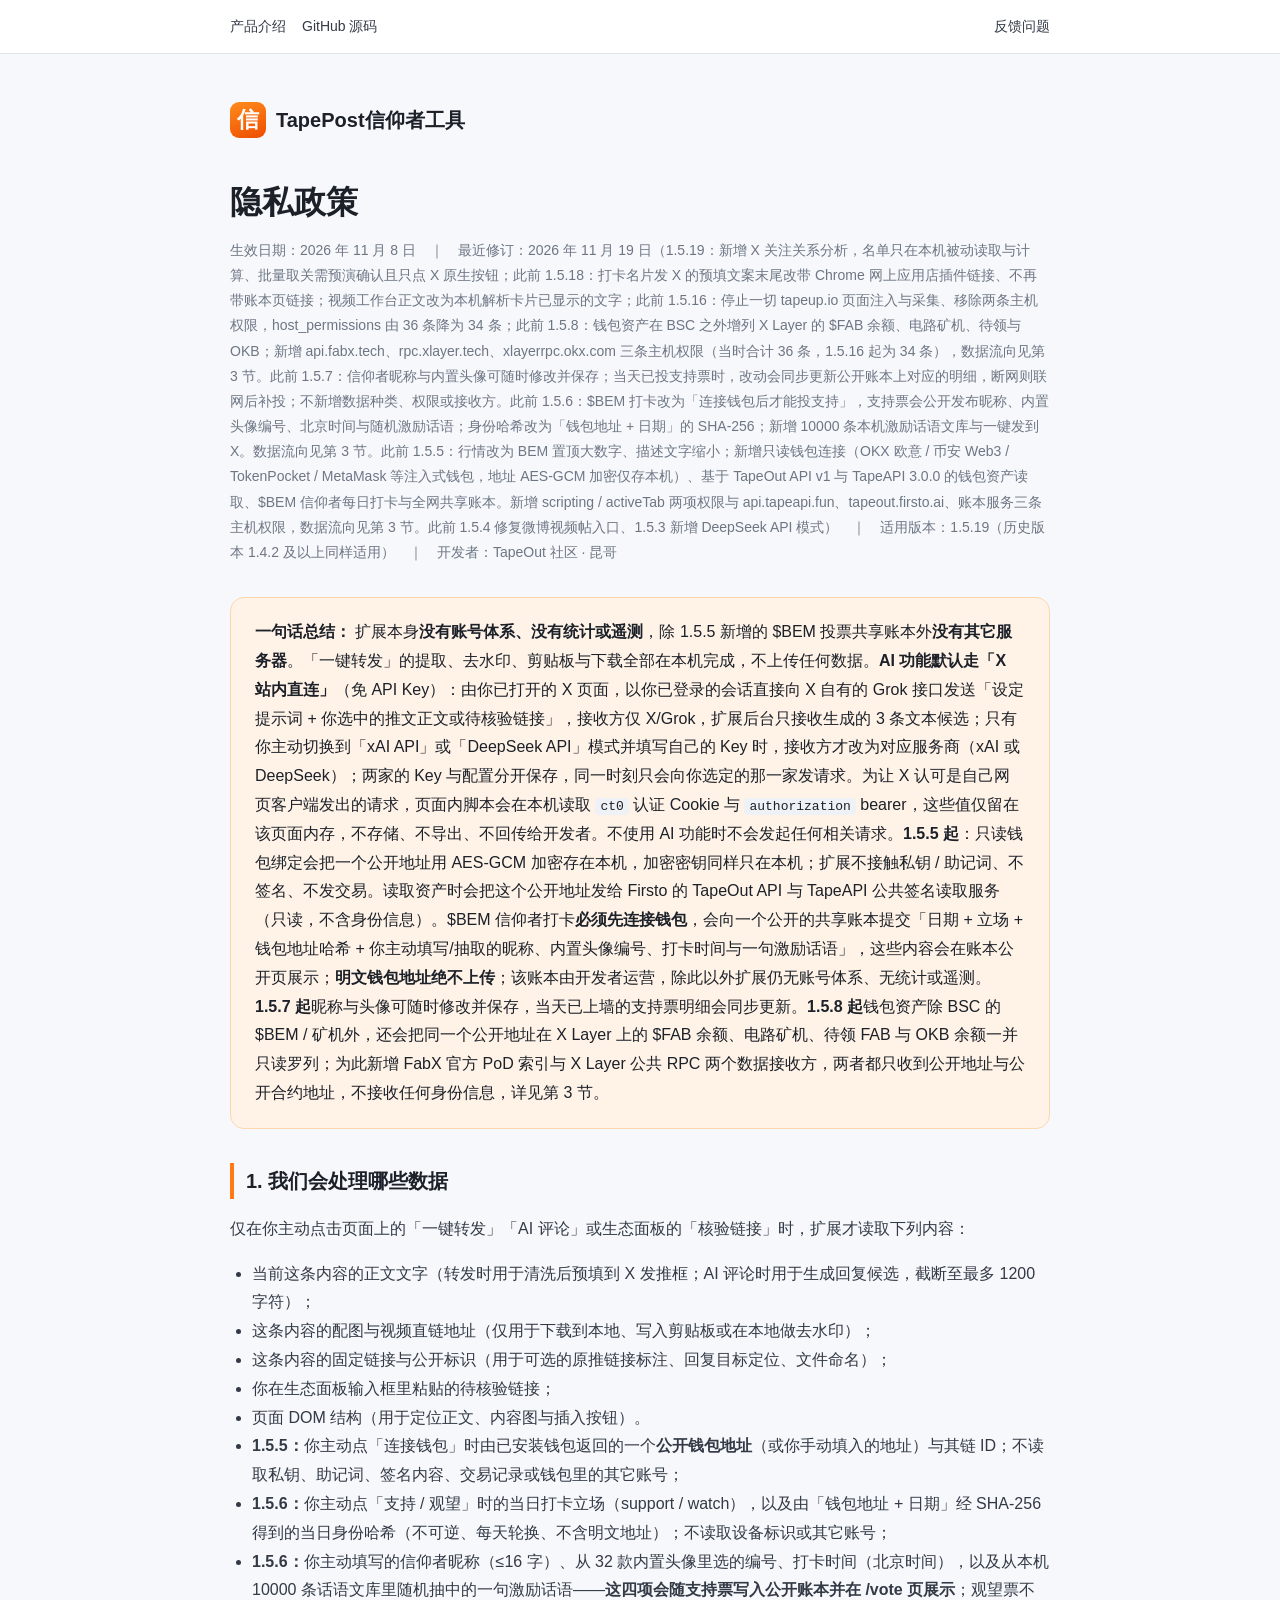
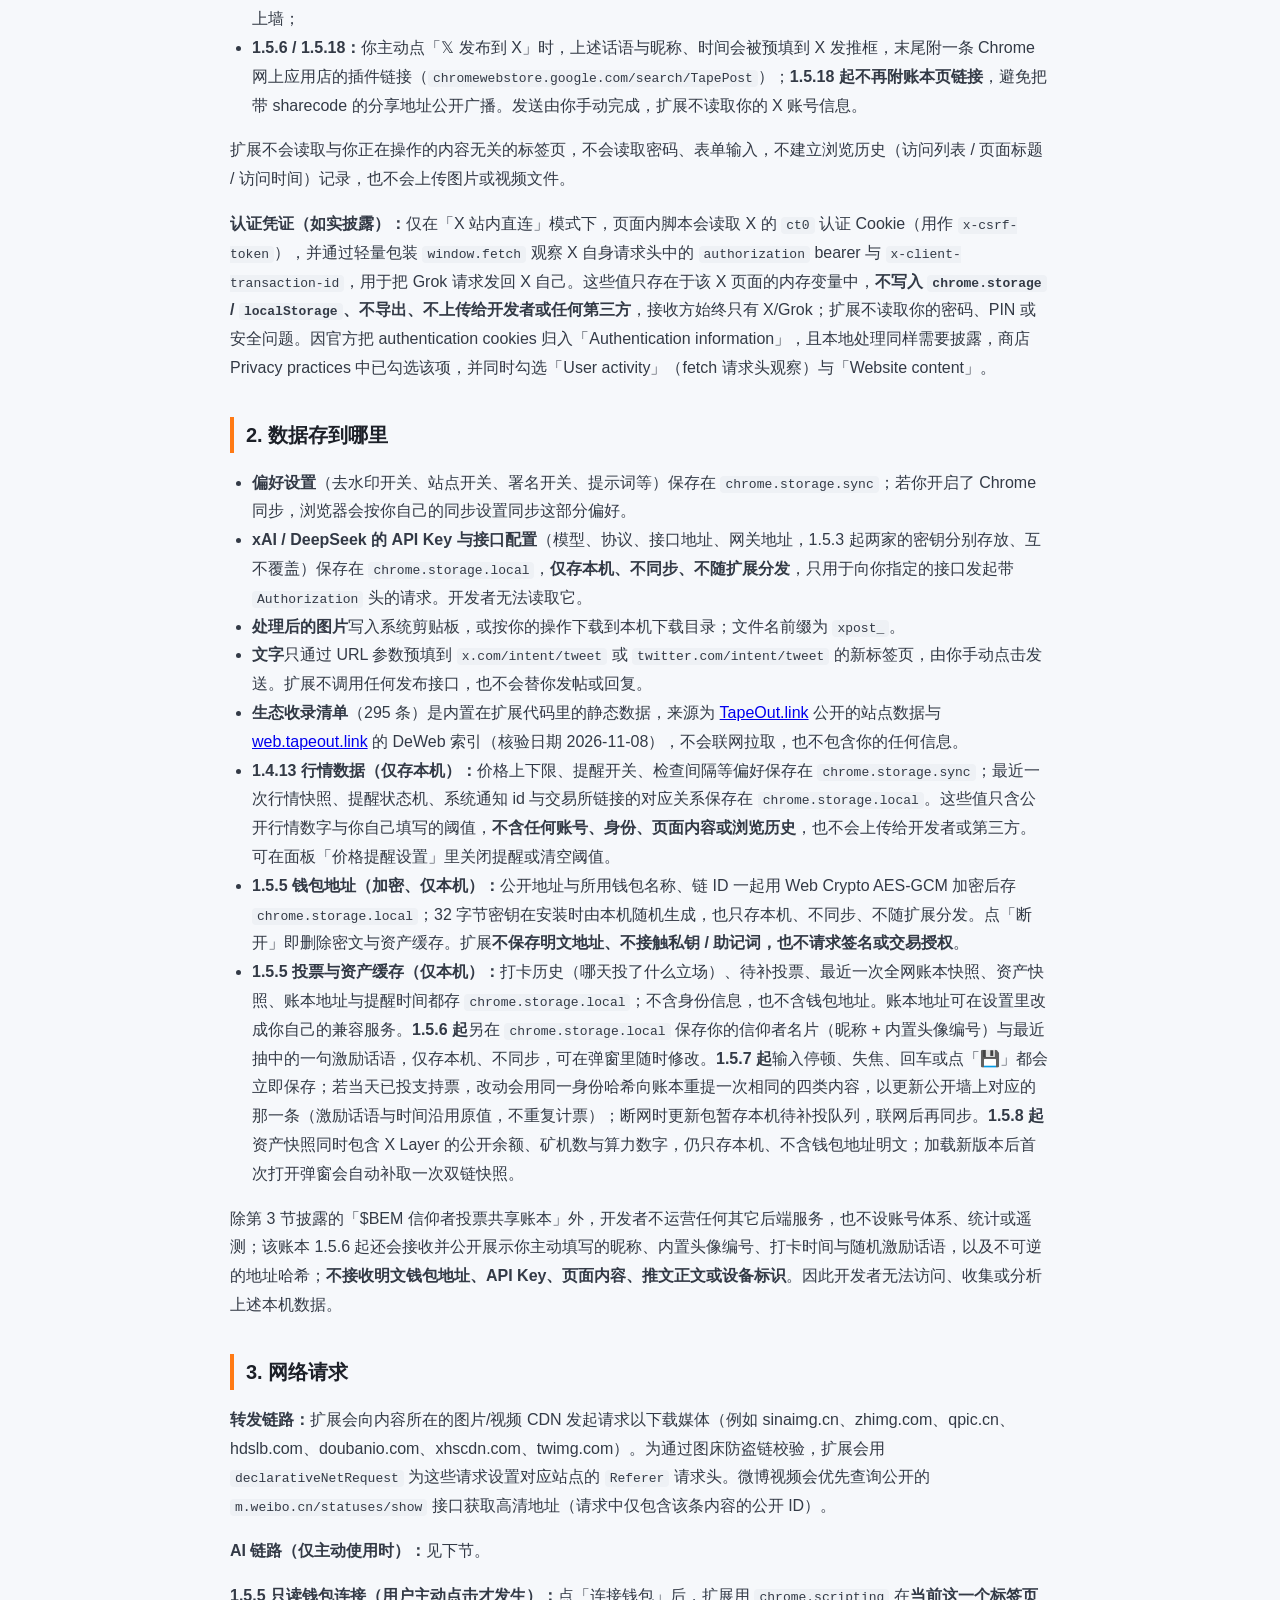
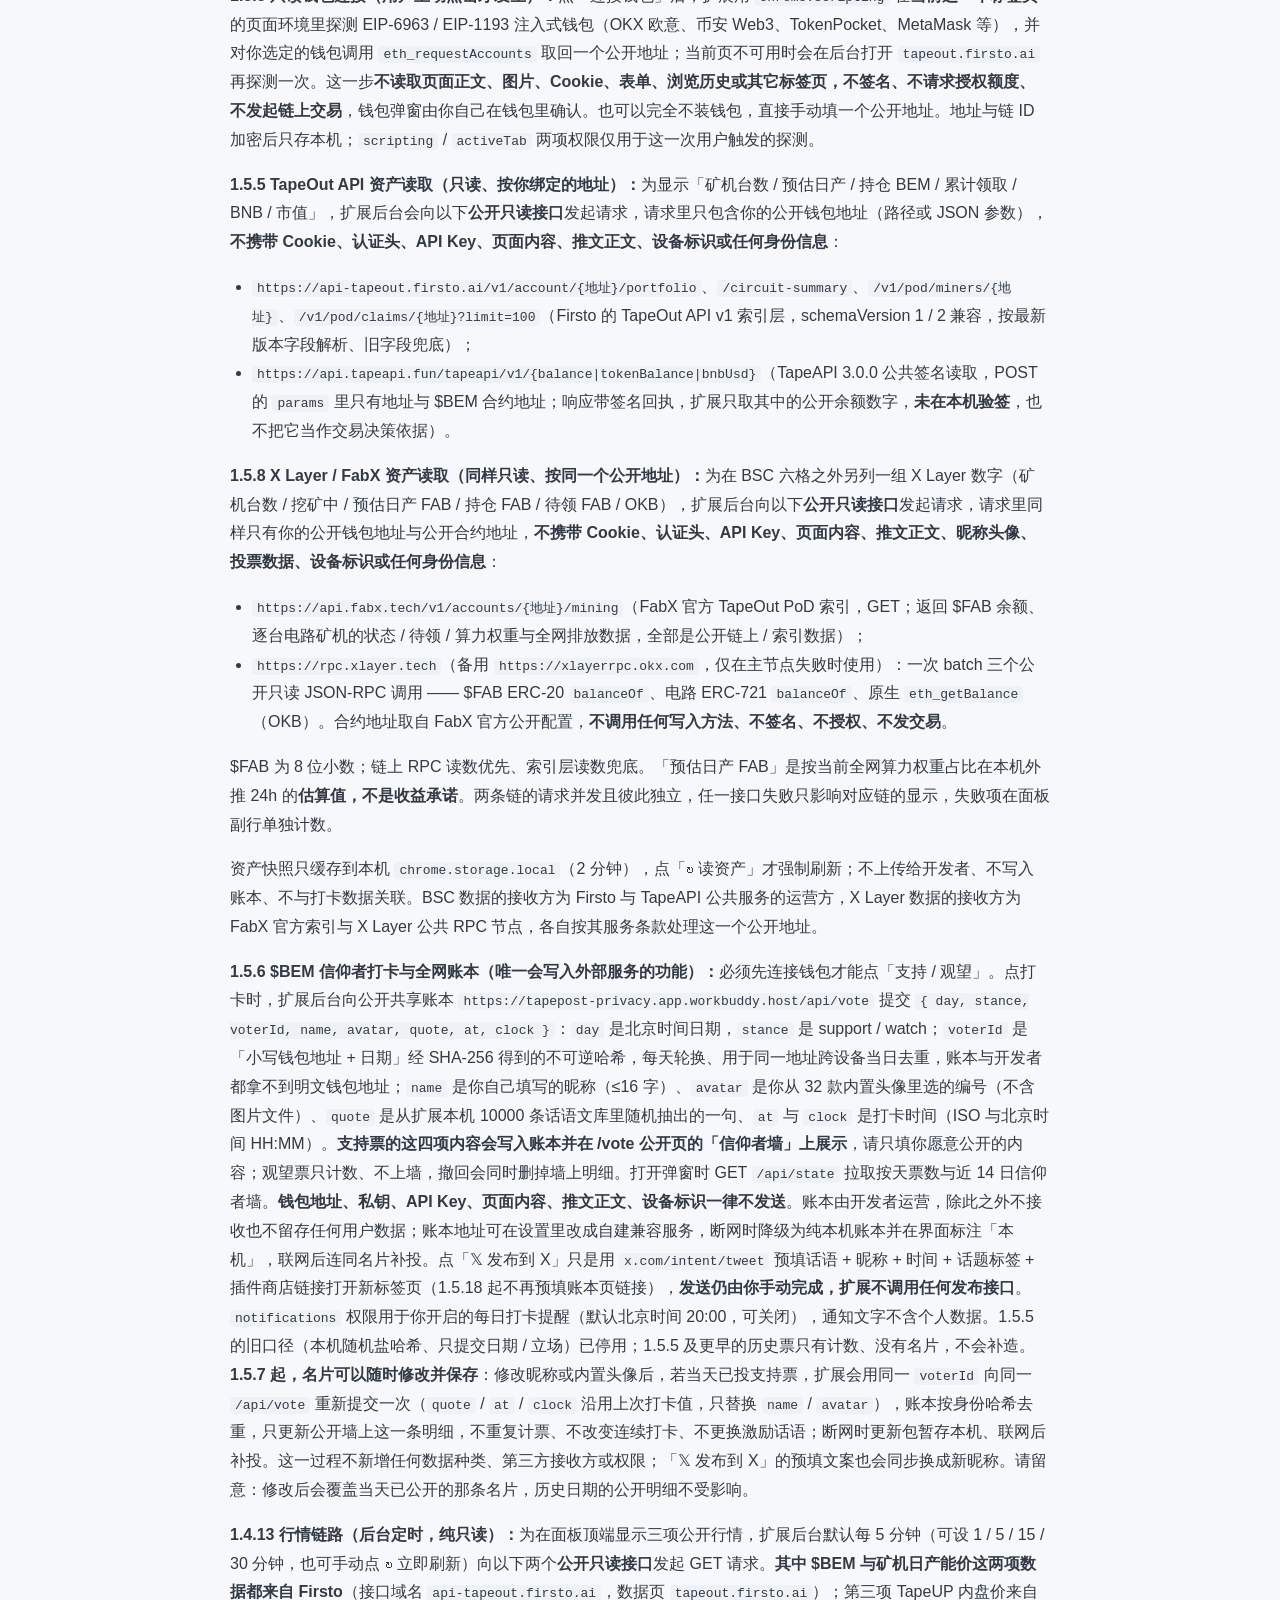
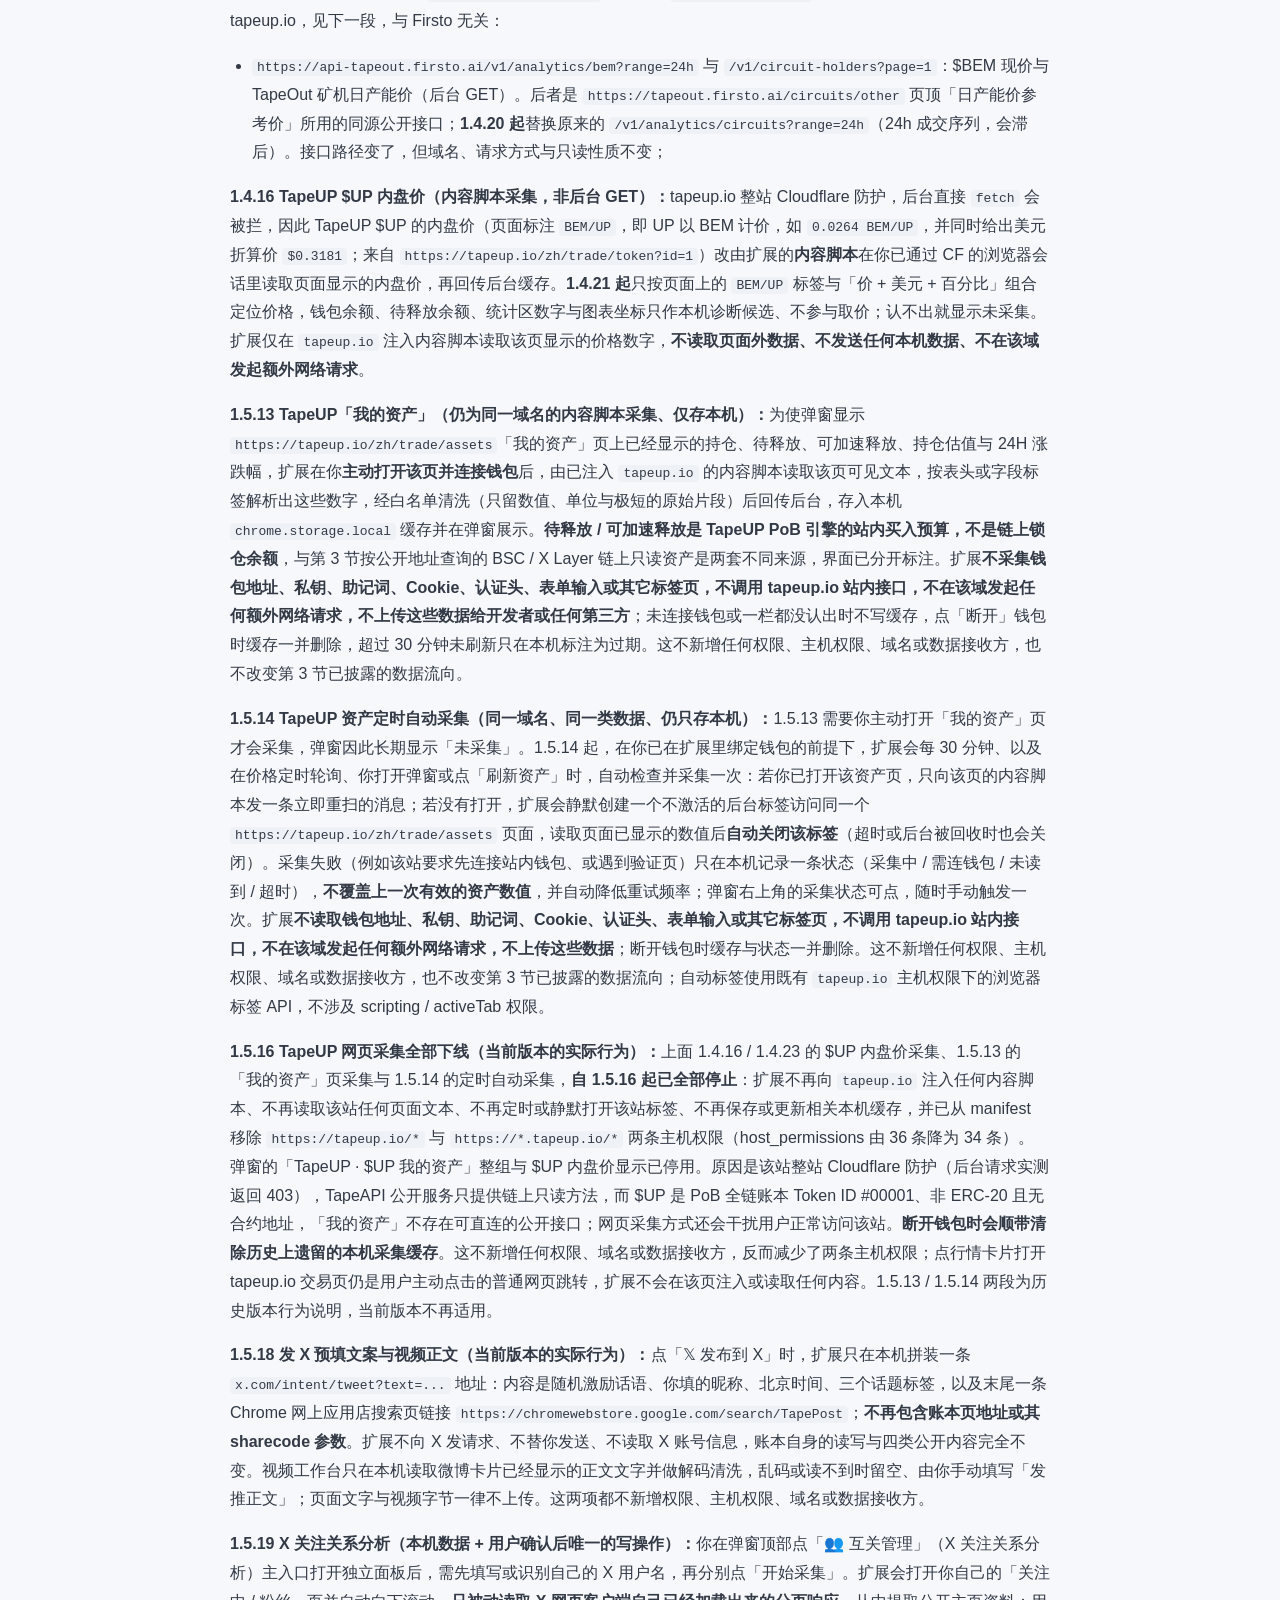
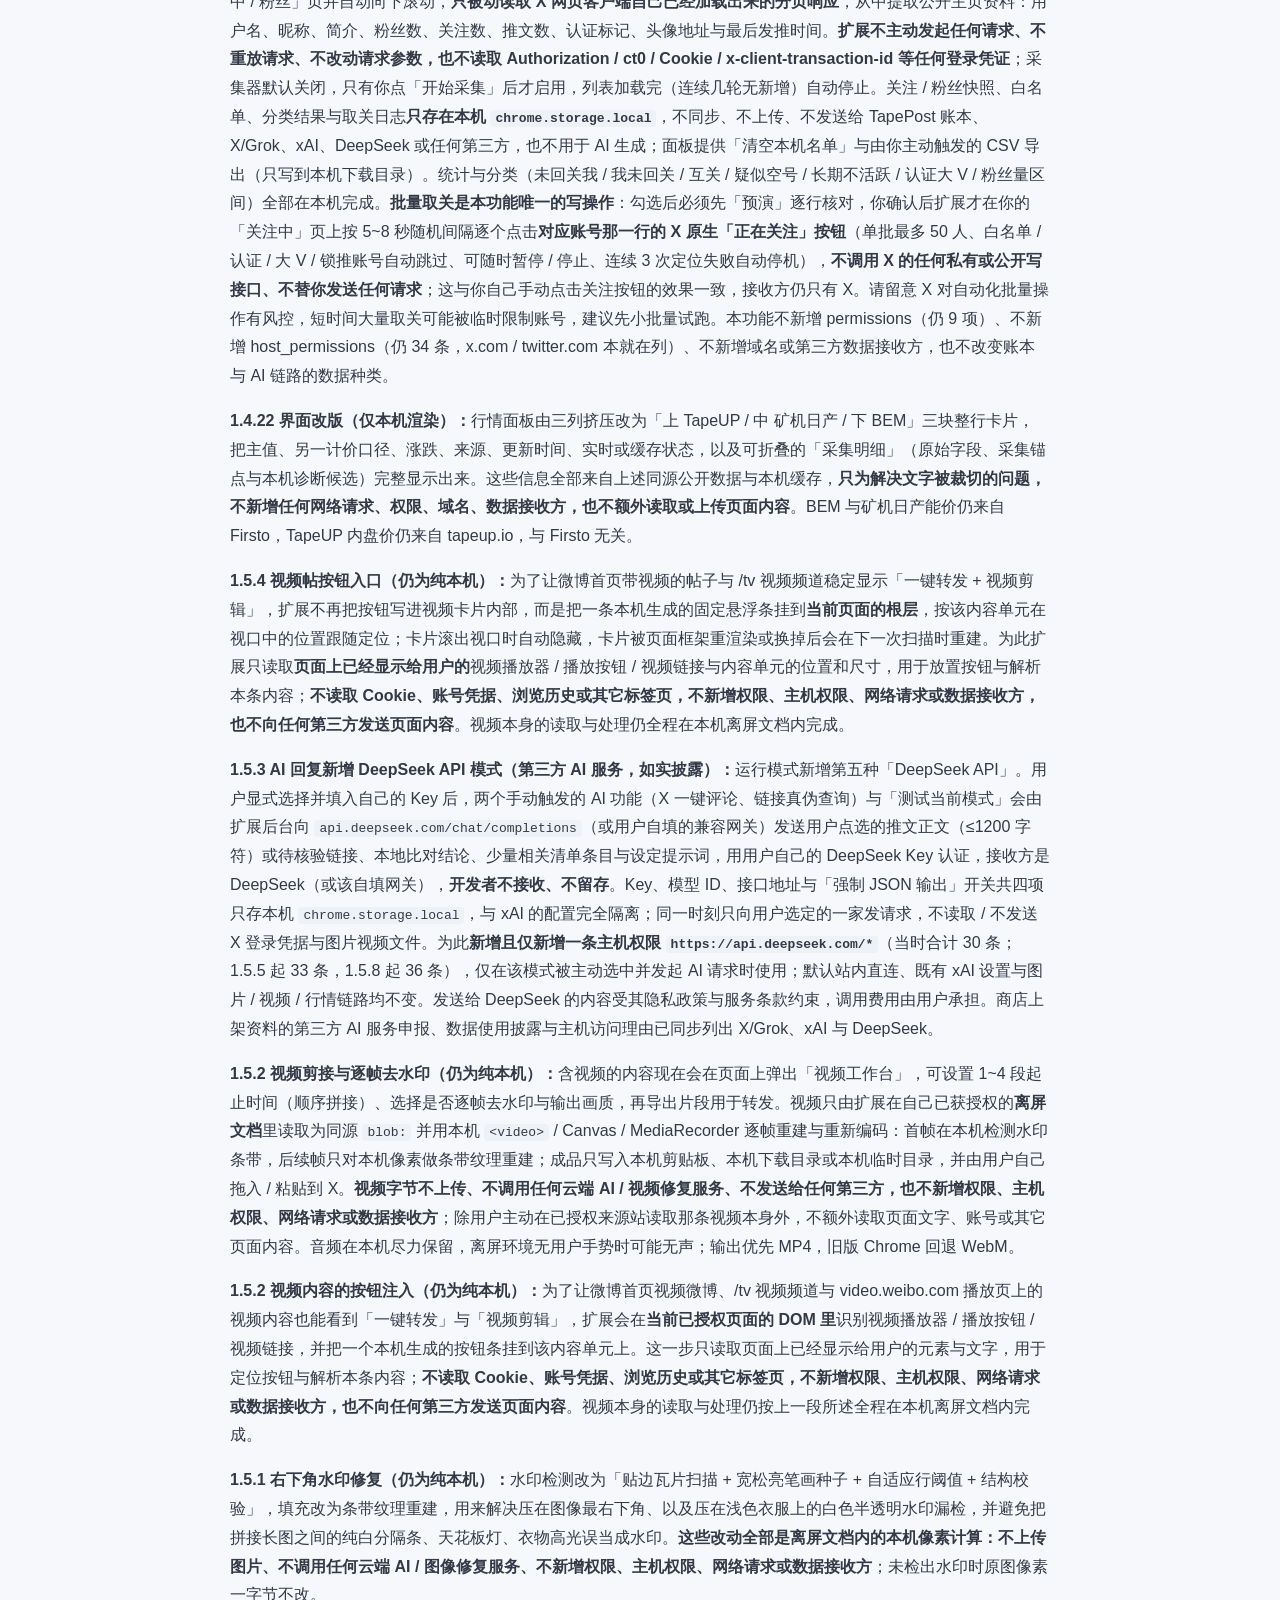
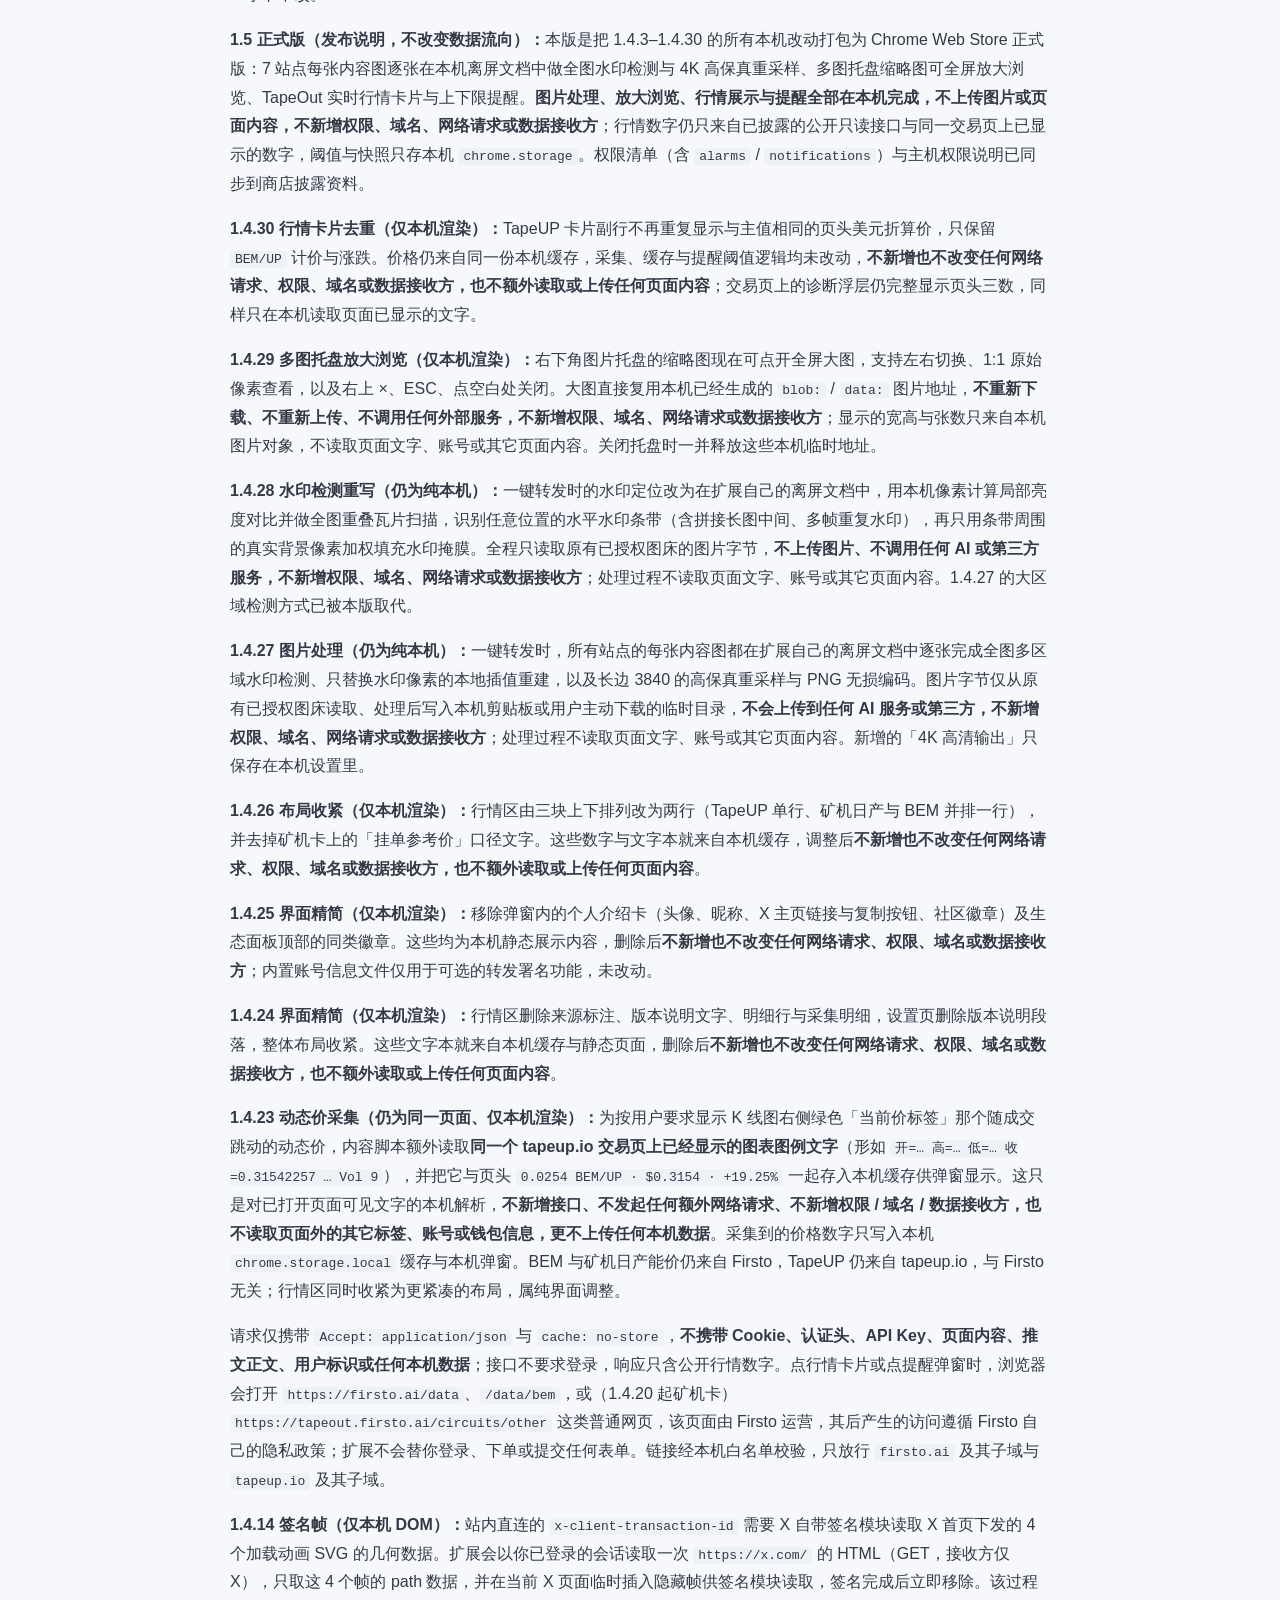
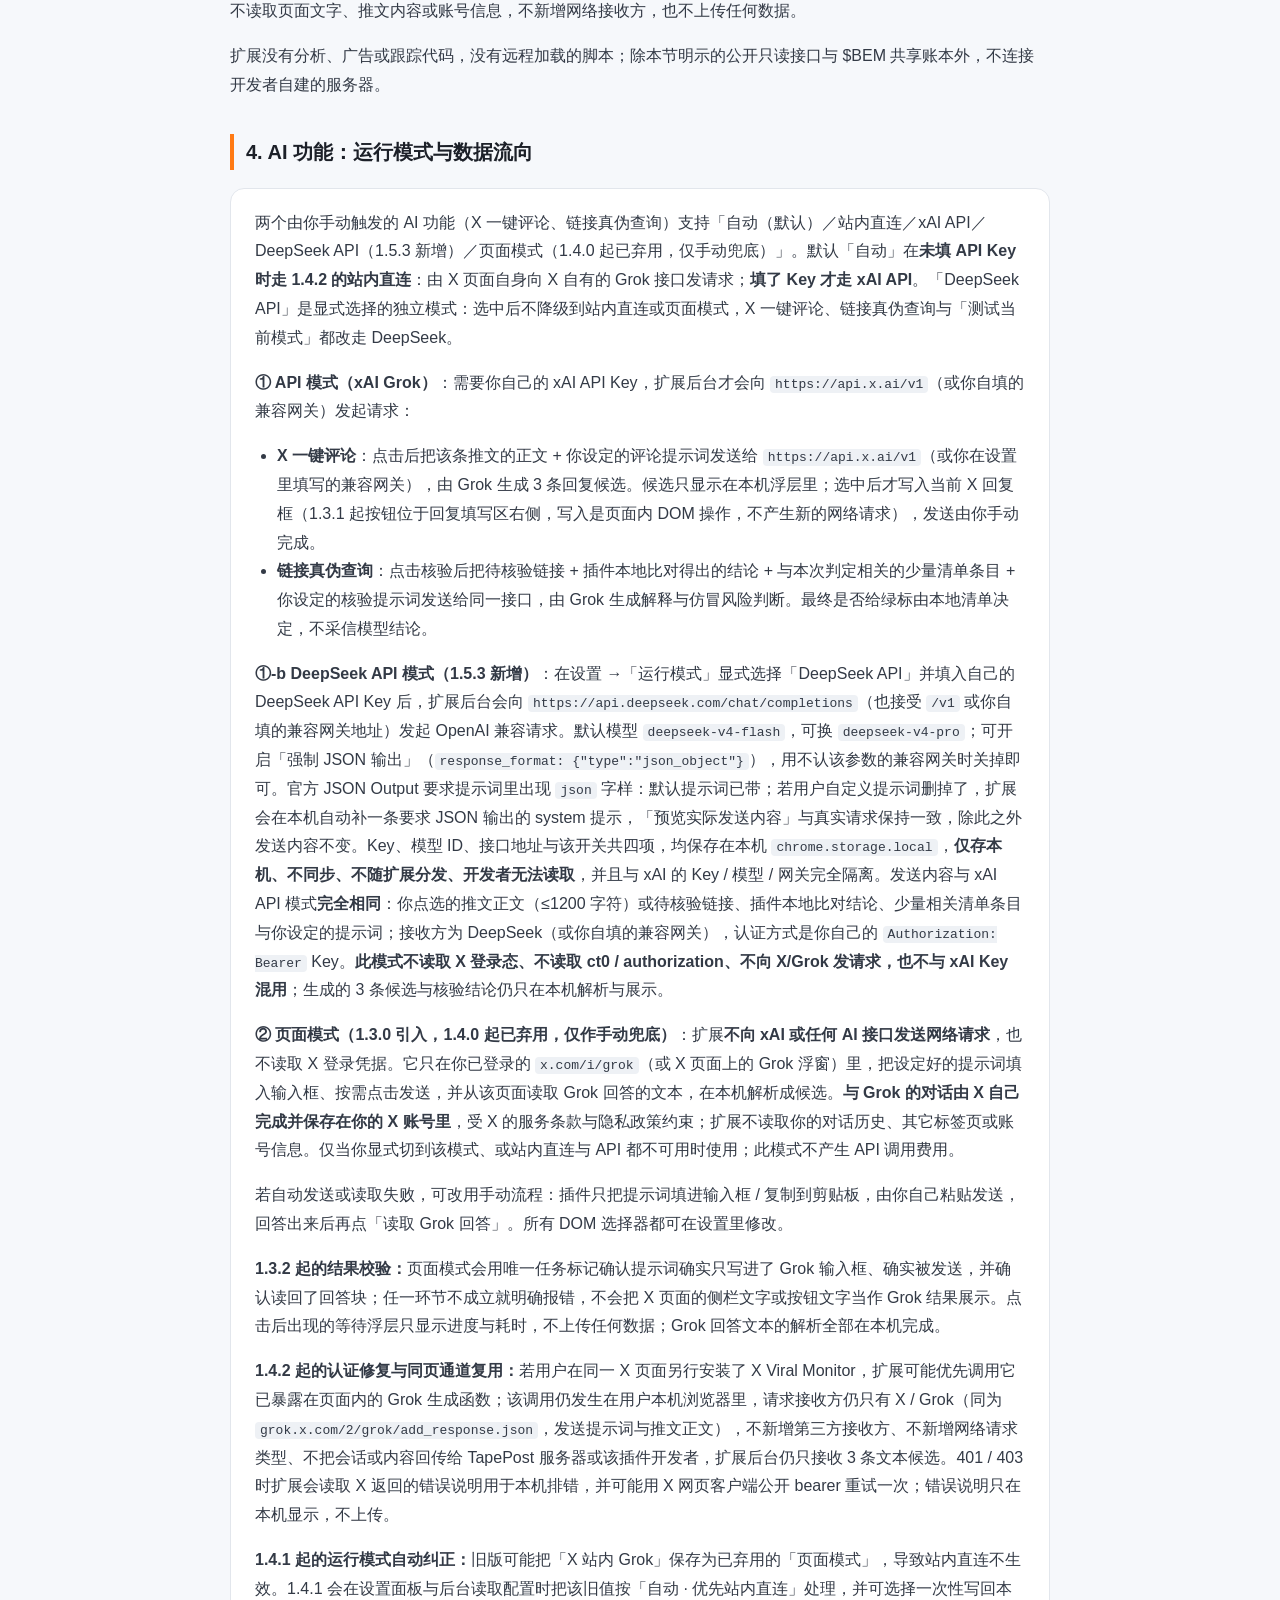
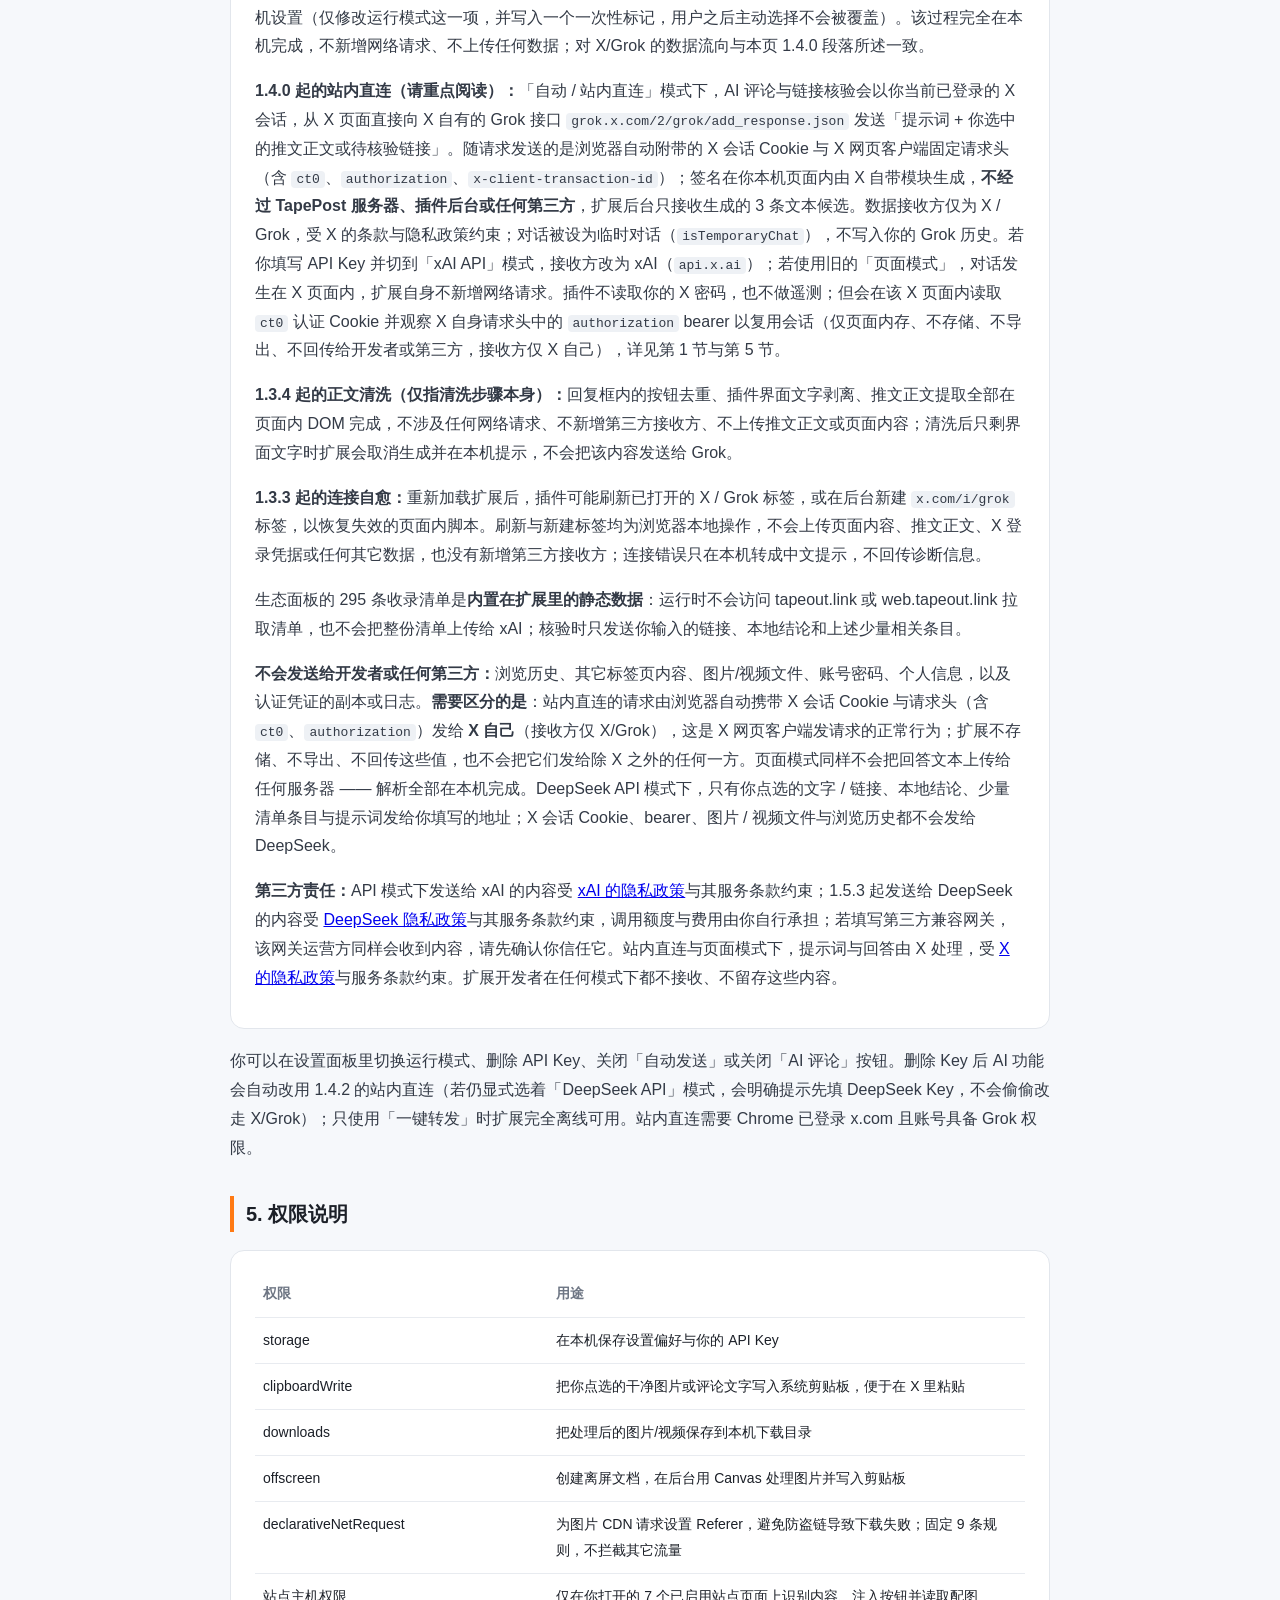
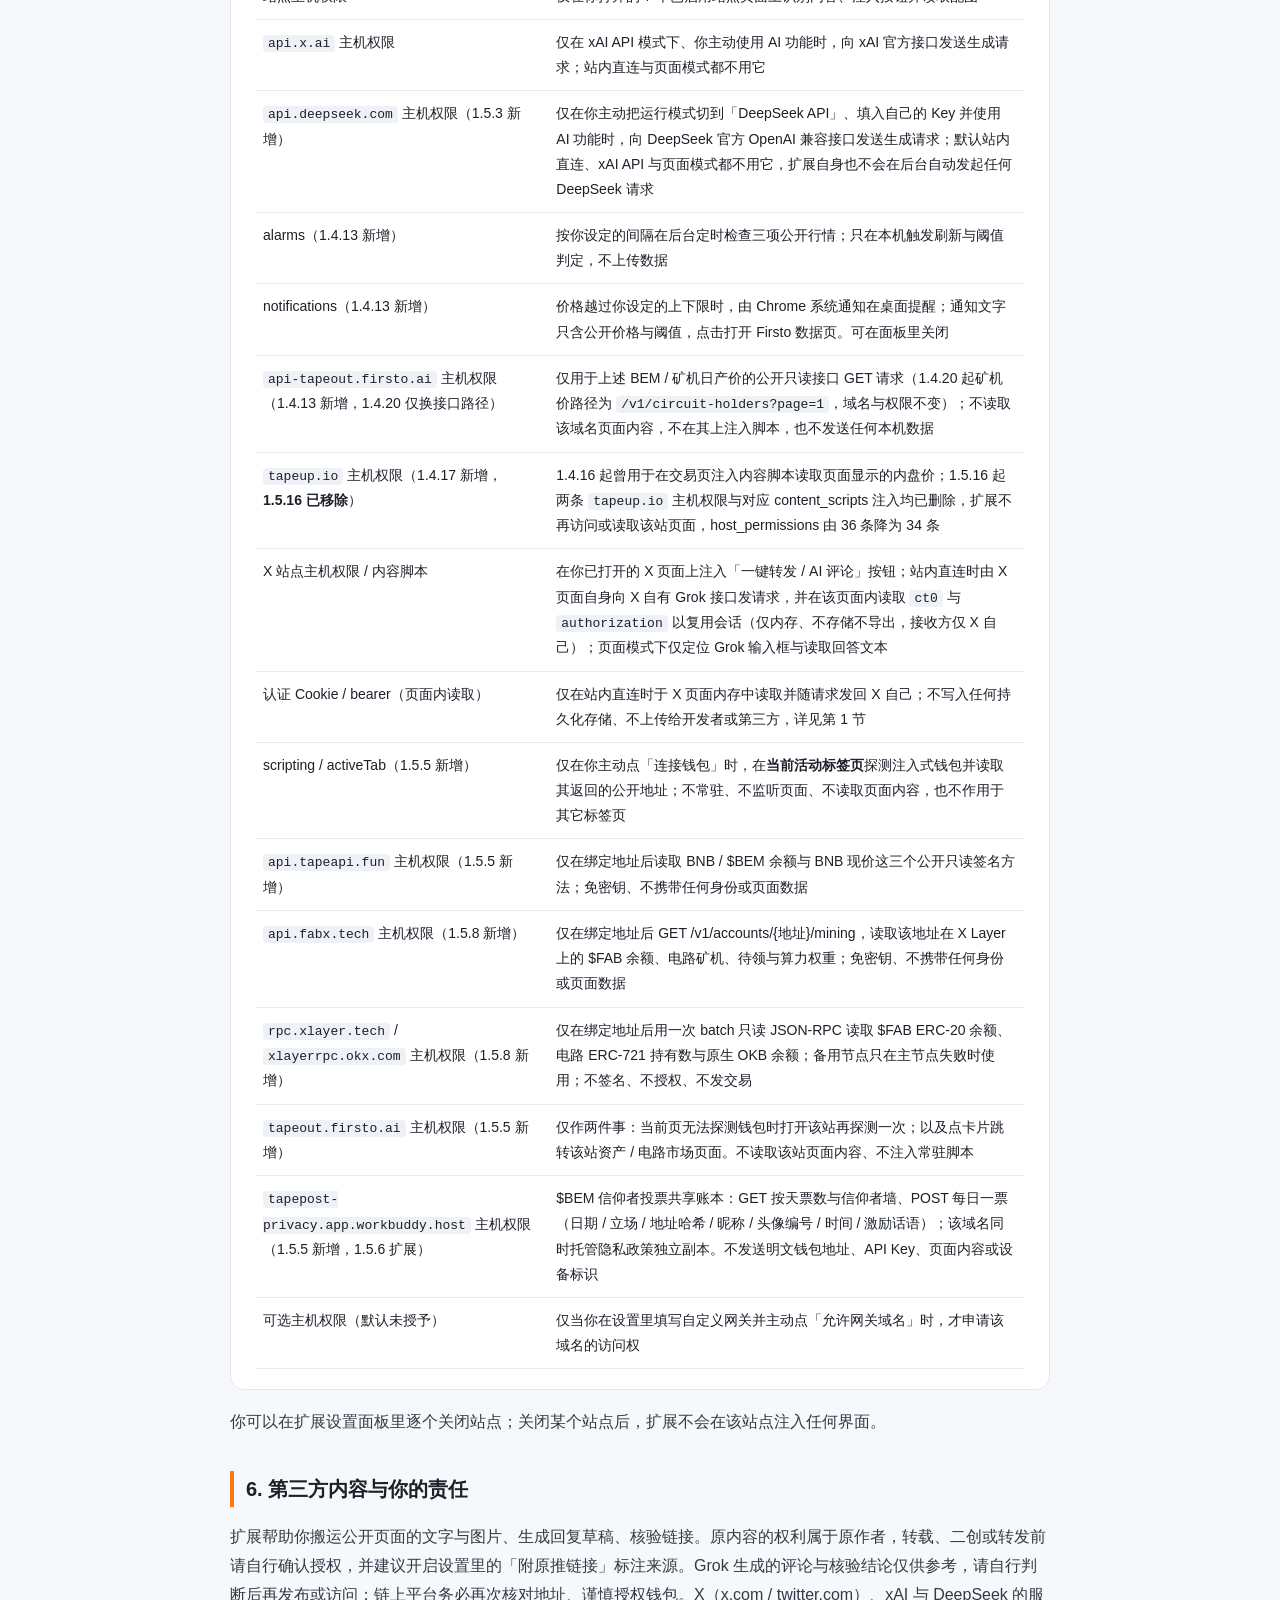
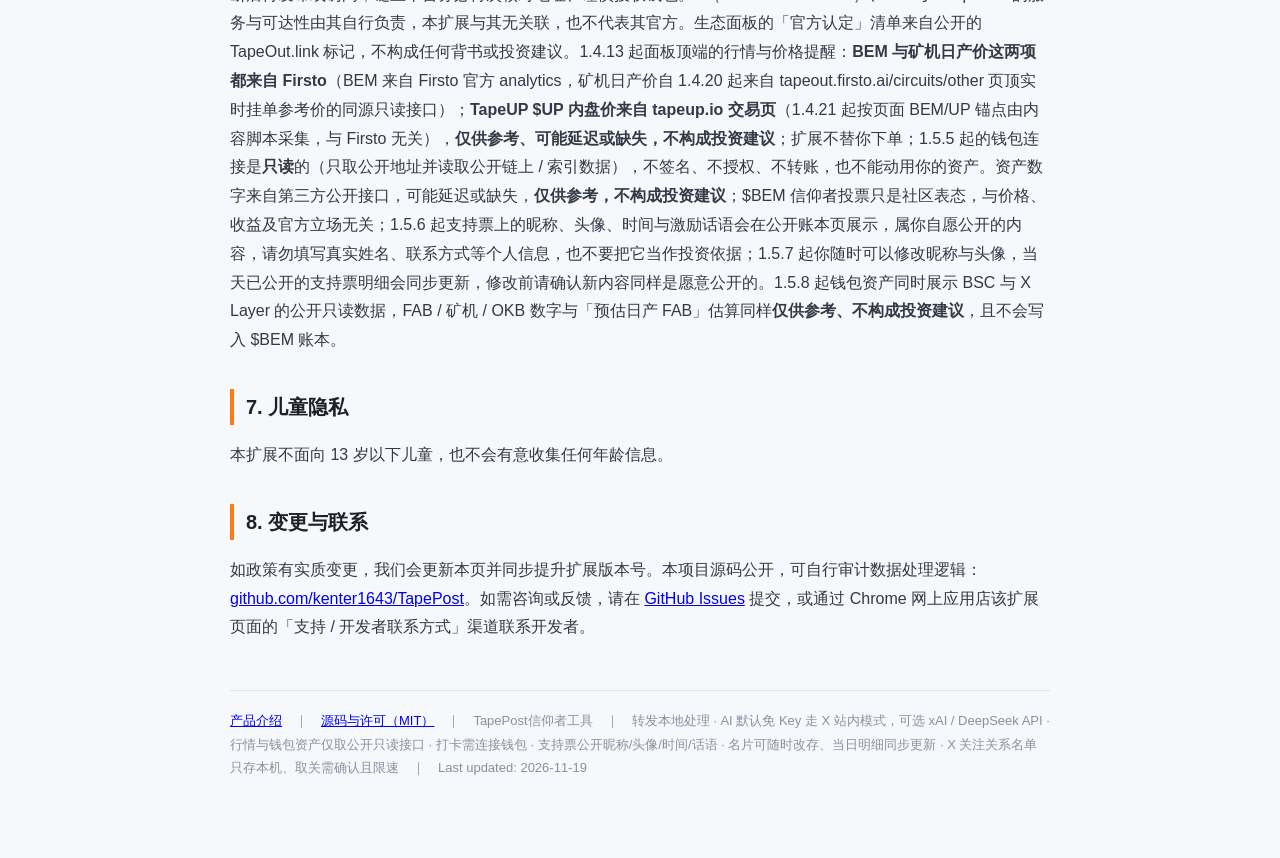
==== commit d5b04d2a: "1.5.19 界面调整（不 bump 版本）：互关管理入口移到弹窗顶部并做成主 CTA 用户要求「互关管理按钮放在上面，显眼的地方」。原 #openFollow 藏在弹窗底部（价格提醒折叠区与生态面板" ====
--- a/store/privacy-site/index.html
+++ b/store/privacy-site/index.html
@@ -100,7 +100,7 @@
   <p><strong>1.5.14 TapeUP 资产定时自动采集（同一域名、同一类数据、仍只存本机）：</strong>1.5.13 需要你主动打开「我的资产」页才会采集，弹窗因此长期显示「未采集」。1.5.14 起，在你已在扩展里绑定钱包的前提下，扩展会每 30 分钟、以及在价格定时轮询、你打开弹窗或点「刷新资产」时，自动检查并采集一次：若你已打开该资产页，只向该页的内容脚本发一条立即重扫的消息；若没有打开，扩展会静默创建一个不激活的后台标签访问同一个 <code>https://tapeup.io/zh/trade/assets</code> 页面，读取页面已显示的数值后<strong>自动关闭该标签</strong>（超时或后台被回收时也会关闭）。采集失败（例如该站要求先连接站内钱包、或遇到验证页）只在本机记录一条状态（采集中 / 需连钱包 / 未读到 / 超时），<strong>不覆盖上一次有效的资产数值</strong>，并自动降低重试频率；弹窗右上角的采集状态可点，随时手动触发一次。扩展<strong>不读取钱包地址、私钥、助记词、Cookie、认证头、表单输入或其它标签页，不调用 tapeup.io 站内接口，不在该域发起任何额外网络请求，不上传这些数据</strong>；断开钱包时缓存与状态一并删除。这不新增任何权限、主机权限、域名或数据接收方，也不改变第 3 节已披露的数据流向；自动标签使用既有 <code>tapeup.io</code> 主机权限下的浏览器标签 API，不涉及 scripting / activeTab 权限。</p>
   <p><strong>1.5.16 TapeUP 网页采集全部下线（当前版本的实际行为）：</strong>上面 1.4.16 / 1.4.23 的 $UP 内盘价采集、1.5.13 的「我的资产」页采集与 1.5.14 的定时自动采集，<strong>自 1.5.16 起已全部停止</strong>：扩展不再向 <code>tapeup.io</code> 注入任何内容脚本、不再读取该站任何页面文本、不再定时或静默打开该站标签、不再保存或更新相关本机缓存，并已从 manifest 移除 <code>https://tapeup.io/*</code> 与 <code>https://*.tapeup.io/*</code> 两条主机权限（host_permissions 由 36 条降为 34 条）。弹窗的「TapeUP · $UP 我的资产」整组与 $UP 内盘价显示已停用。原因是该站整站 Cloudflare 防护（后台请求实测返回 403），TapeAPI 公开服务只提供链上只读方法，而 $UP 是 PoB 全链账本 Token ID #00001、非 ERC-20 且无合约地址，「我的资产」不存在可直连的公开接口；网页采集方式还会干扰用户正常访问该站。<strong>断开钱包时会顺带清除历史上遗留的本机采集缓存</strong>。这不新增任何权限、域名或数据接收方，反而减少了两条主机权限；点行情卡片打开 tapeup.io 交易页仍是用户主动点击的普通网页跳转，扩展不会在该页注入或读取任何内容。1.5.13 / 1.5.14 两段为历史版本行为说明，当前版本不再适用。</p>
   <p><strong>1.5.18 发 X 预填文案与视频正文（当前版本的实际行为）：</strong>点「𝕏 发布到 X」时，扩展只在本机拼装一条 <code>x.com/intent/tweet?text=...</code> 地址：内容是随机激励话语、你填的昵称、北京时间、三个话题标签，以及末尾一条 Chrome 网上应用店搜索页链接 <code>https://chromewebstore.google.com/search/TapePost</code>；<strong>不再包含账本页地址或其 sharecode 参数</strong>。扩展不向 X 发请求、不替你发送、不读取 X 账号信息，账本自身的读写与四类公开内容完全不变。视频工作台只在本机读取微博卡片已经显示的正文文字并做解码清洗，乱码或读不到时留空、由你手动填写「发推正文」；页面文字与视频字节一律不上传。这两项都不新增权限、主机权限、域名或数据接收方。</p>
-  <p><strong>1.5.19 X 关注关系分析（本机数据 + 用户确认后唯一的写操作）：</strong>你在弹窗点「👥 X 关注关系分析」打开独立面板后，需先填写或识别自己的 X 用户名，再分别点「开始采集」。扩展会打开你自己的「关注中 / 粉丝」页并自动向下滚动，<strong>只被动读取 X 网页客户端自己已经加载出来的分页响应</strong>，从中提取公开主页资料：用户名、昵称、简介、粉丝数、关注数、推文数、认证标记、头像地址与最后发推时间。<strong>扩展不主动发起任何请求、不重放请求、不改动请求参数，也不读取 Authorization / ct0 / Cookie / x-client-transaction-id 等任何登录凭证</strong>；采集器默认关闭，只有你点「开始采集」后才启用，列表加载完（连续几轮无新增）自动停止。关注 / 粉丝快照、白名单、分类结果与取关日志<strong>只存在本机 <code>chrome.storage.local</code></strong>，不同步、不上传、不发送给 TapePost 账本、X/Grok、xAI、DeepSeek 或任何第三方，也不用于 AI 生成；面板提供「清空本机名单」与由你主动触发的 CSV 导出（只写到本机下载目录）。统计与分类（未回关我 / 我未回关 / 互关 / 疑似空号 / 长期不活跃 / 认证大 V / 粉丝量区间）全部在本机完成。<strong>批量取关是本功能唯一的写操作</strong>：勾选后必须先「预演」逐行核对，你确认后扩展才在你的「关注中」页上按 5~8 秒随机间隔逐个点击<strong>对应账号那一行的 X 原生「正在关注」按钮</strong>（单批最多 50 人、白名单 / 认证 / 大 V / 锁推账号自动跳过、可随时暂停 / 停止、连续 3 次定位失败自动停机），<strong>不调用 X 的任何私有或公开写接口、不替你发送任何请求</strong>；这与你自己手动点击关注按钮的效果一致，接收方仍只有 X。请留意 X 对自动化批量操作有风控，短时间大量取关可能被临时限制账号，建议先小批量试跑。本功能不新增 permissions（仍 9 项）、不新增 host_permissions（仍 34 条，x.com / twitter.com 本就在列）、不新增域名或第三方数据接收方，也不改变账本与 AI 链路的数据种类。</p>
+  <p><strong>1.5.19 X 关注关系分析（本机数据 + 用户确认后唯一的写操作）：</strong>你在弹窗顶部点「👥 互关管理」（X 关注关系分析）主入口打开独立面板后，需先填写或识别自己的 X 用户名，再分别点「开始采集」。扩展会打开你自己的「关注中 / 粉丝」页并自动向下滚动，<strong>只被动读取 X 网页客户端自己已经加载出来的分页响应</strong>，从中提取公开主页资料：用户名、昵称、简介、粉丝数、关注数、推文数、认证标记、头像地址与最后发推时间。<strong>扩展不主动发起任何请求、不重放请求、不改动请求参数，也不读取 Authorization / ct0 / Cookie / x-client-transaction-id 等任何登录凭证</strong>；采集器默认关闭，只有你点「开始采集」后才启用，列表加载完（连续几轮无新增）自动停止。关注 / 粉丝快照、白名单、分类结果与取关日志<strong>只存在本机 <code>chrome.storage.local</code></strong>，不同步、不上传、不发送给 TapePost 账本、X/Grok、xAI、DeepSeek 或任何第三方，也不用于 AI 生成；面板提供「清空本机名单」与由你主动触发的 CSV 导出（只写到本机下载目录）。统计与分类（未回关我 / 我未回关 / 互关 / 疑似空号 / 长期不活跃 / 认证大 V / 粉丝量区间）全部在本机完成。<strong>批量取关是本功能唯一的写操作</strong>：勾选后必须先「预演」逐行核对，你确认后扩展才在你的「关注中」页上按 5~8 秒随机间隔逐个点击<strong>对应账号那一行的 X 原生「正在关注」按钮</strong>（单批最多 50 人、白名单 / 认证 / 大 V / 锁推账号自动跳过、可随时暂停 / 停止、连续 3 次定位失败自动停机），<strong>不调用 X 的任何私有或公开写接口、不替你发送任何请求</strong>；这与你自己手动点击关注按钮的效果一致，接收方仍只有 X。请留意 X 对自动化批量操作有风控，短时间大量取关可能被临时限制账号，建议先小批量试跑。本功能不新增 permissions（仍 9 项）、不新增 host_permissions（仍 34 条，x.com / twitter.com 本就在列）、不新增域名或第三方数据接收方，也不改变账本与 AI 链路的数据种类。</p>
   <p><strong>1.4.22 界面改版（仅本机渲染）：</strong>行情面板由三列挤压改为「上 TapeUP / 中 矿机日产 / 下 BEM」三块整行卡片，把主值、另一计价口径、涨跌、来源、更新时间、实时或缓存状态，以及可折叠的「采集明细」（原始字段、采集锚点与本机诊断候选）完整显示出来。这些信息全部来自上述同源公开数据与本机缓存，<strong>只为解决文字被裁切的问题，不新增任何网络请求、权限、域名、数据接收方，也不额外读取或上传页面内容</strong>。BEM 与矿机日产能价仍来自 Firsto，TapeUP 内盘价仍来自 tapeup.io，与 Firsto 无关。</p>
   <p><strong>1.5.4 视频帖按钮入口（仍为纯本机）：</strong>为了让微博首页带视频的帖子与 /tv 视频频道稳定显示「一键转发 + 视频剪辑」，扩展不再把按钮写进视频卡片内部，而是把一条本机生成的固定悬浮条挂到<strong>当前页面的根层</strong>，按该内容单元在视口中的位置跟随定位；卡片滚出视口时自动隐藏，卡片被页面框架重渲染或换掉后会在下一次扫描时重建。为此扩展只读取<strong>页面上已经显示给用户的</strong>视频播放器 / 播放按钮 / 视频链接与内容单元的位置和尺寸，用于放置按钮与解析本条内容；<strong>不读取 Cookie、账号凭据、浏览历史或其它标签页，不新增权限、主机权限、网络请求或数据接收方，也不向任何第三方发送页面内容</strong>。视频本身的读取与处理仍全程在本机离屏文档内完成。</p>
   <p><strong>1.5.3 AI 回复新增 DeepSeek API 模式（第三方 AI 服务，如实披露）：</strong>运行模式新增第五种「DeepSeek API」。用户显式选择并填入自己的 Key 后，两个手动触发的 AI 功能（X 一键评论、链接真伪查询）与「测试当前模式」会由扩展后台向 <code>api.deepseek.com/chat/completions</code>（或用户自填的兼容网关）发送用户点选的推文正文（≤1200 字符）或待核验链接、本地比对结论、少量相关清单条目与设定提示词，用用户自己的 DeepSeek Key 认证，接收方是 DeepSeek（或该自填网关），<strong>开发者不接收、不留存</strong>。Key、模型 ID、接口地址与「强制 JSON 输出」开关共四项只存本机 <code>chrome.storage.local</code>，与 xAI 的配置完全隔离；同一时刻只向用户选定的一家发请求，不读取 / 不发送 X 登录凭据与图片视频文件。为此<strong>新增且仅新增一条主机权限 <code>https://api.deepseek.com/*</code></strong>（当时合计 30 条；1.5.5 起 33 条，1.5.8 起 36 条），仅在该模式被主动选中并发起 AI 请求时使用；默认站内直连、既有 xAI 设置与图片 / 视频 / 行情链路均不变。发送给 DeepSeek 的内容受其隐私政策与服务条款约束，调用费用由用户承担。商店上架资料的第三方 AI 服务申报、数据使用披露与主机访问理由已同步列出 X/Grok、xAI 与 DeepSeek。</p>
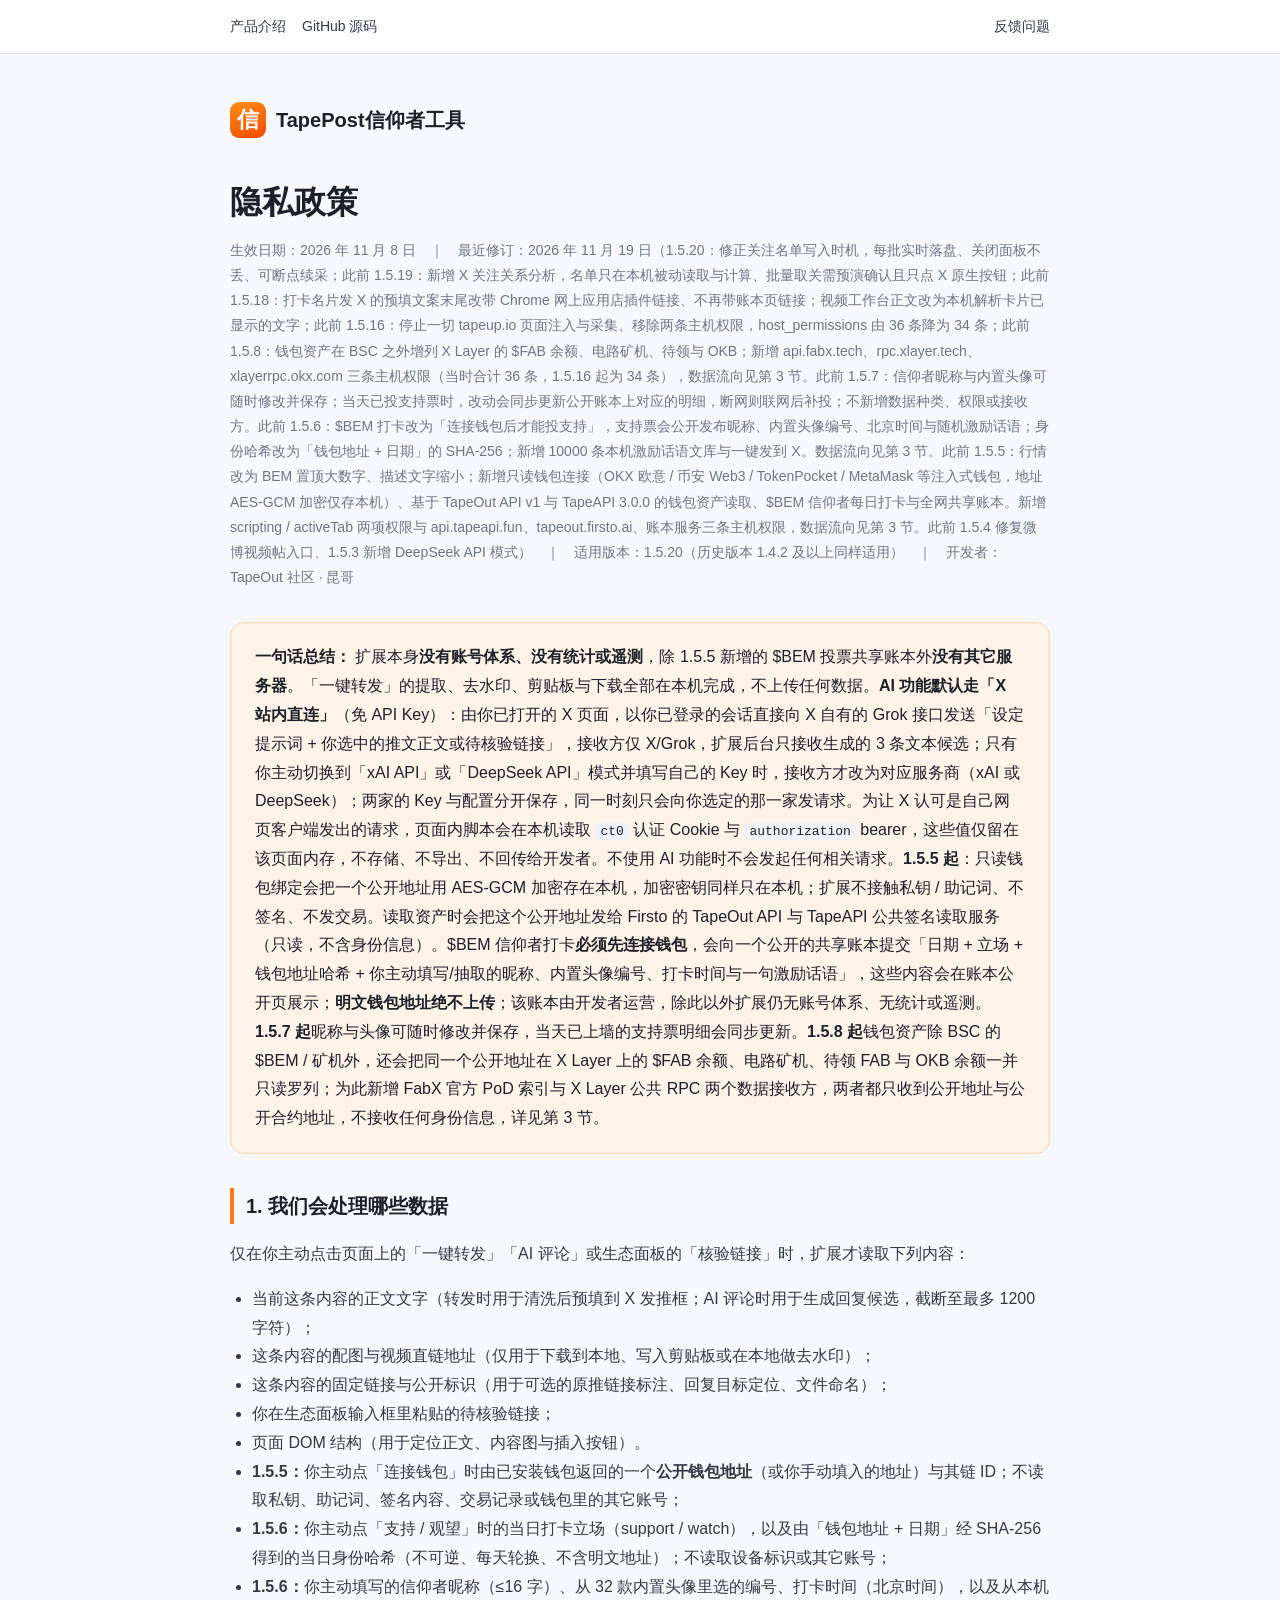
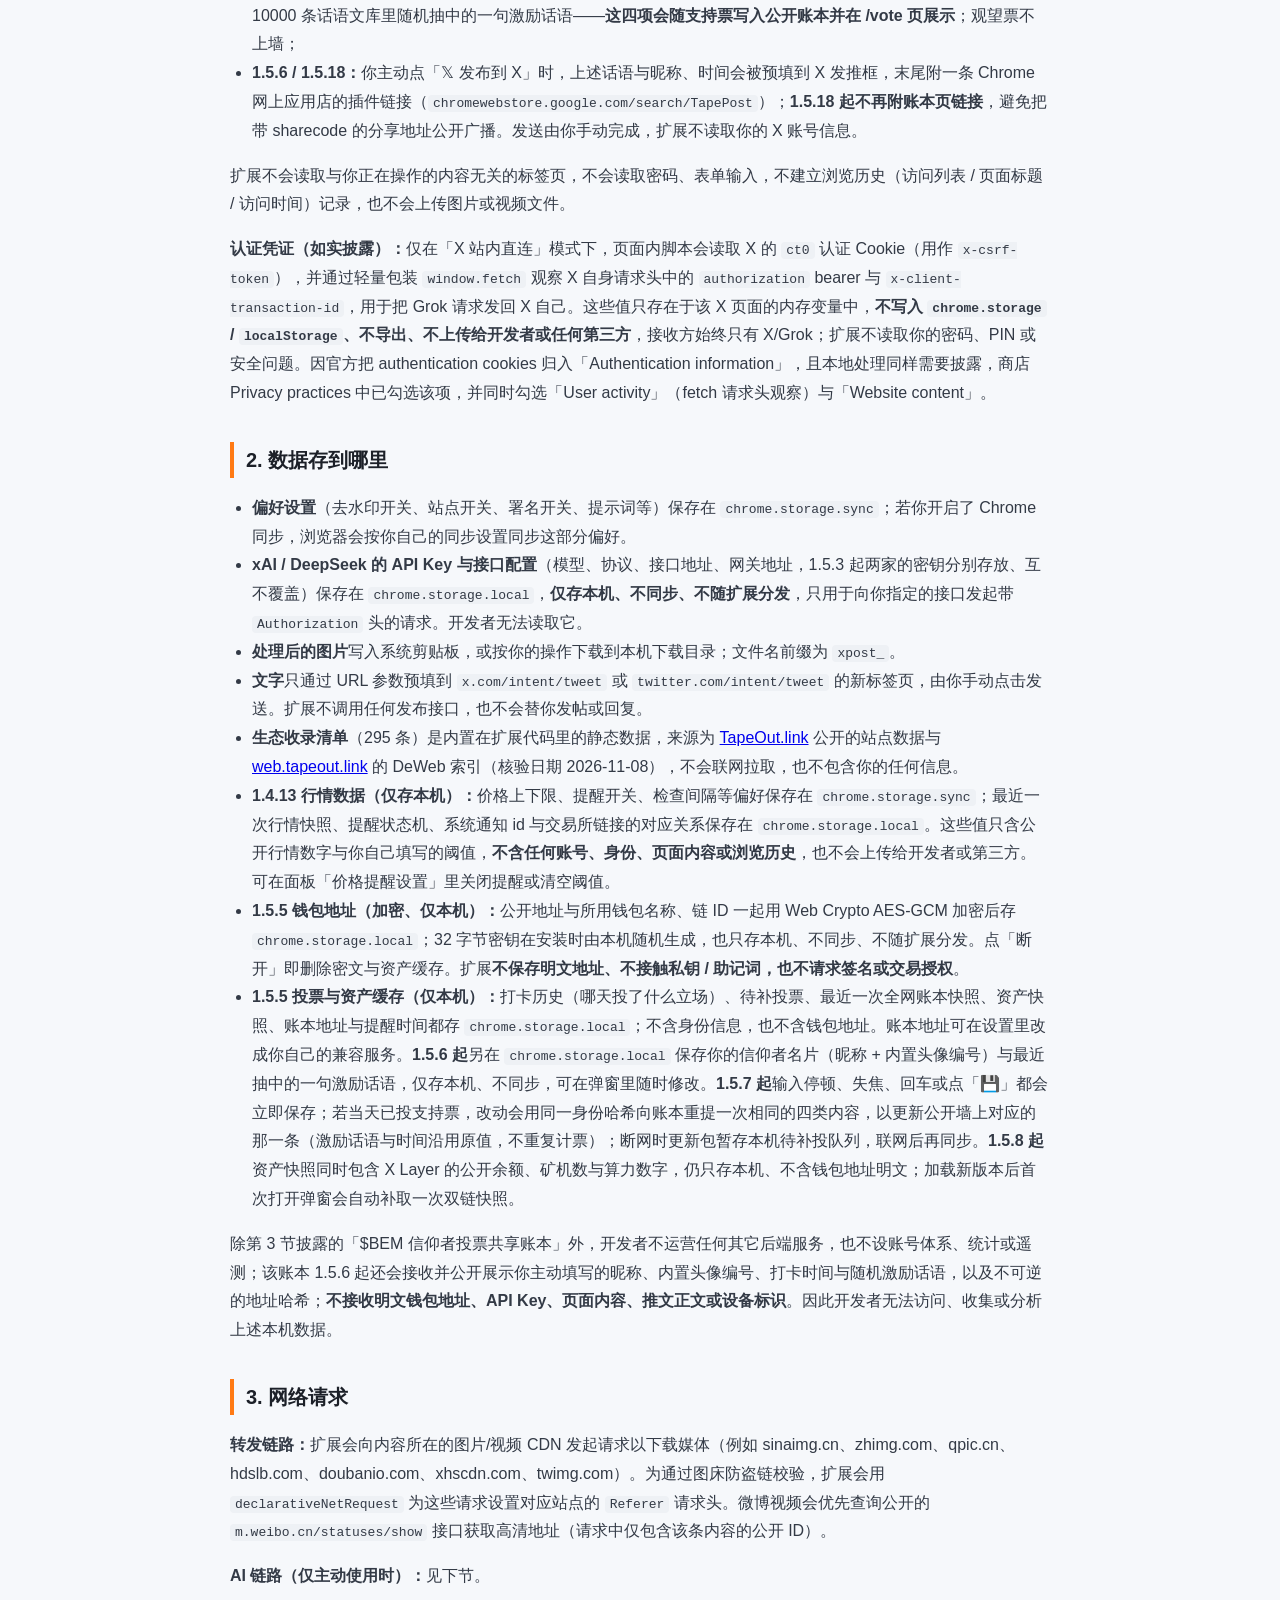
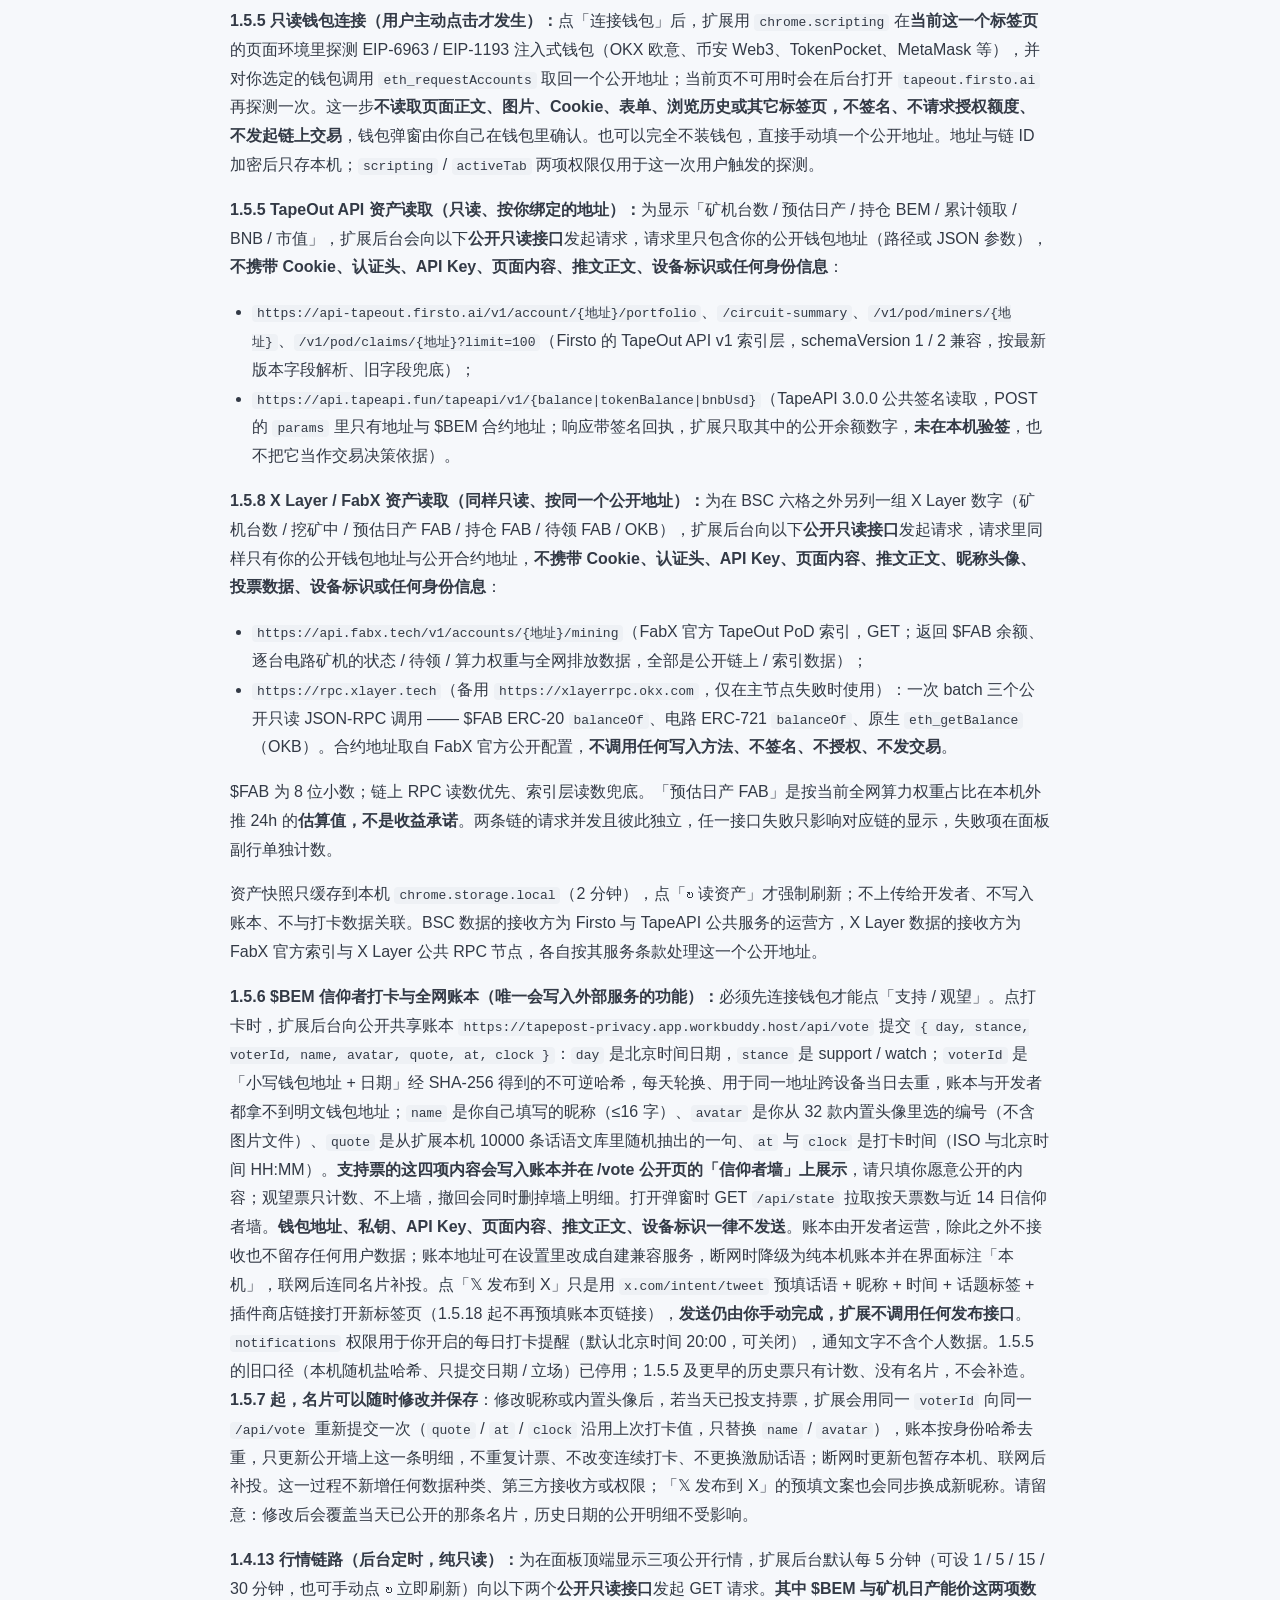
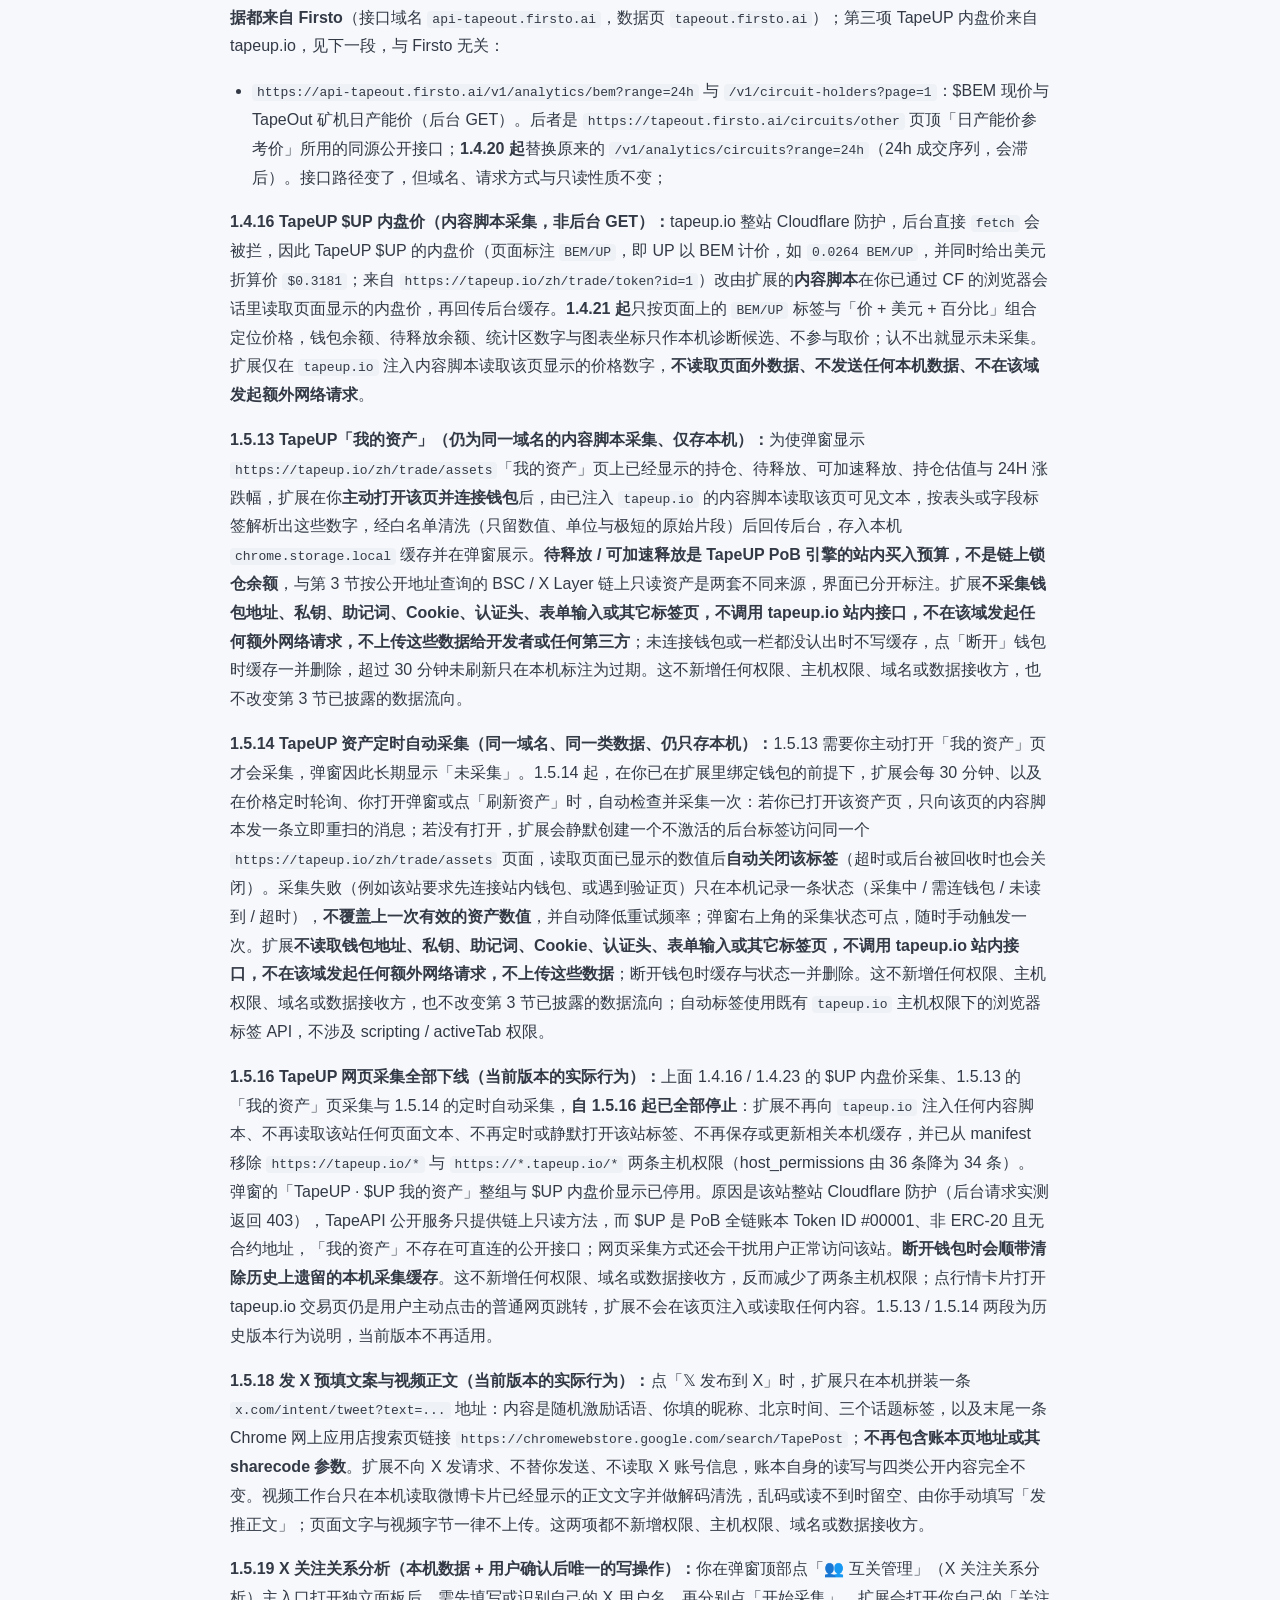
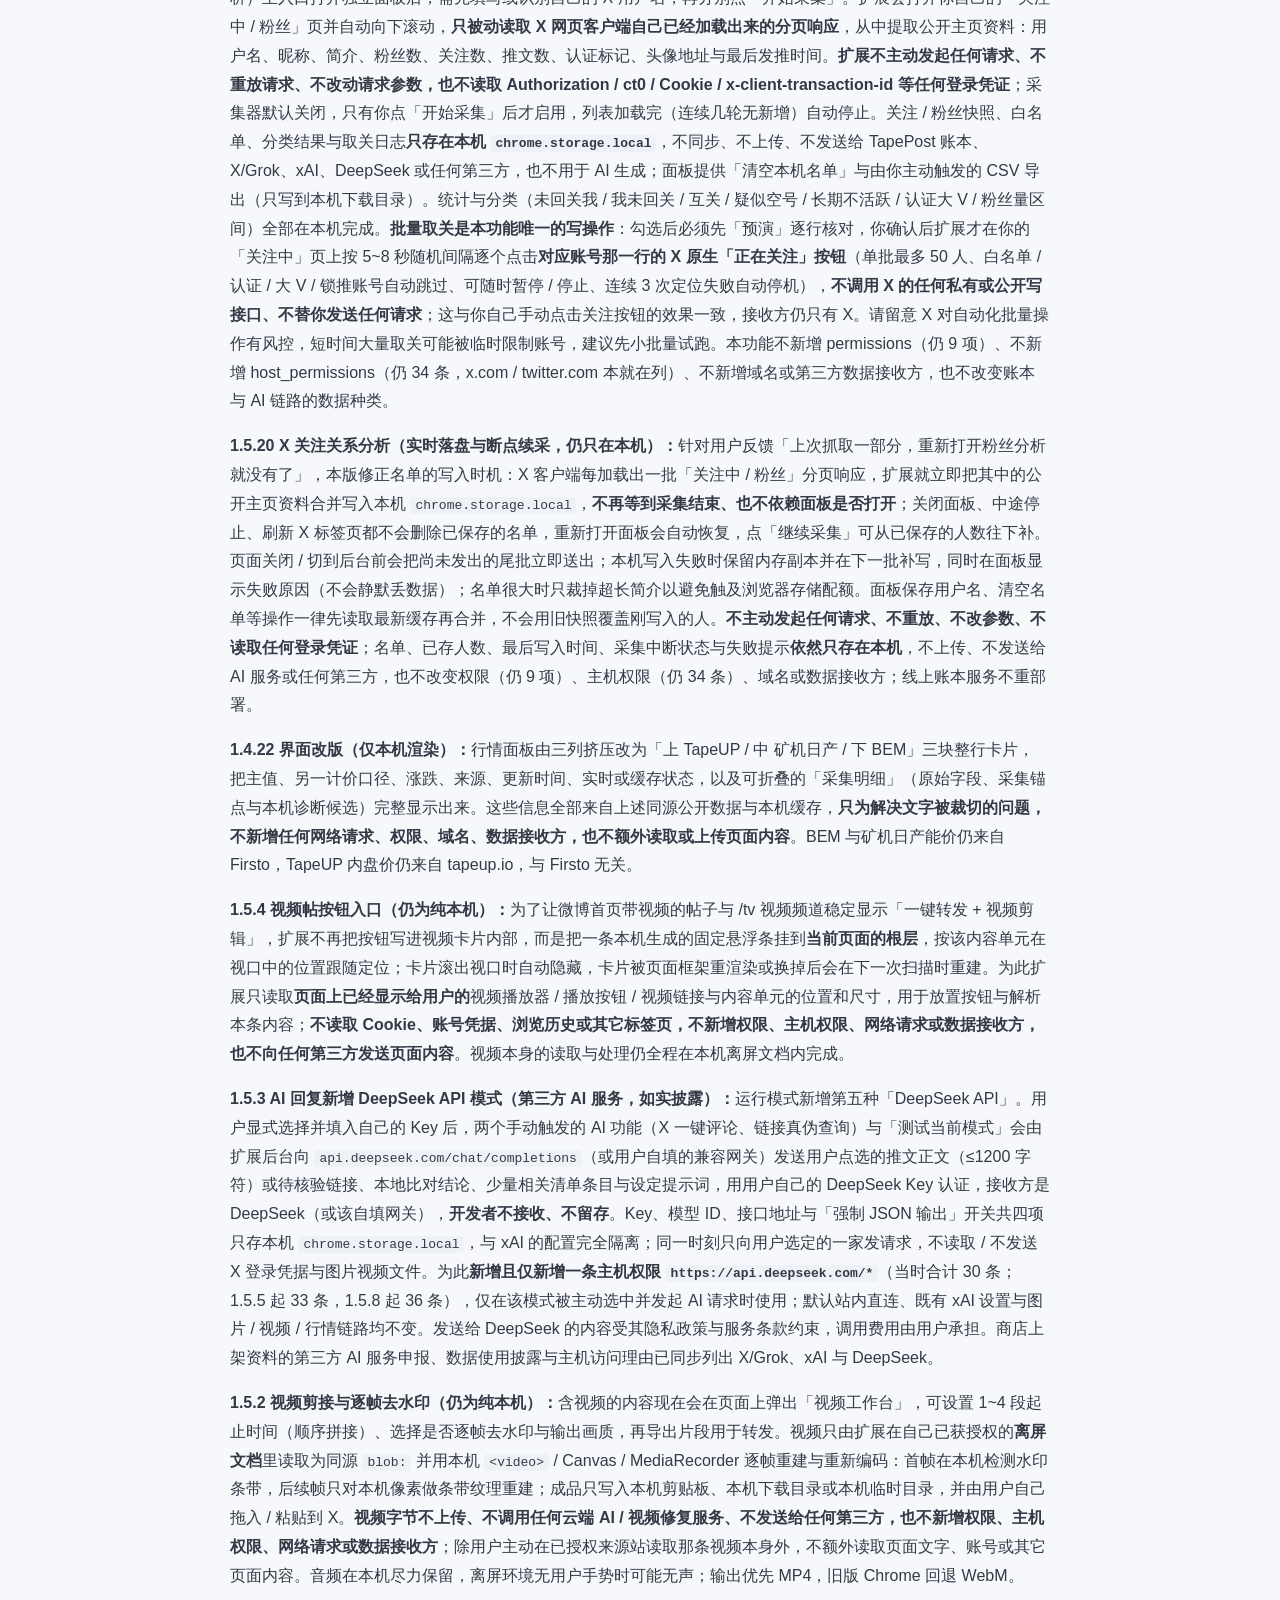
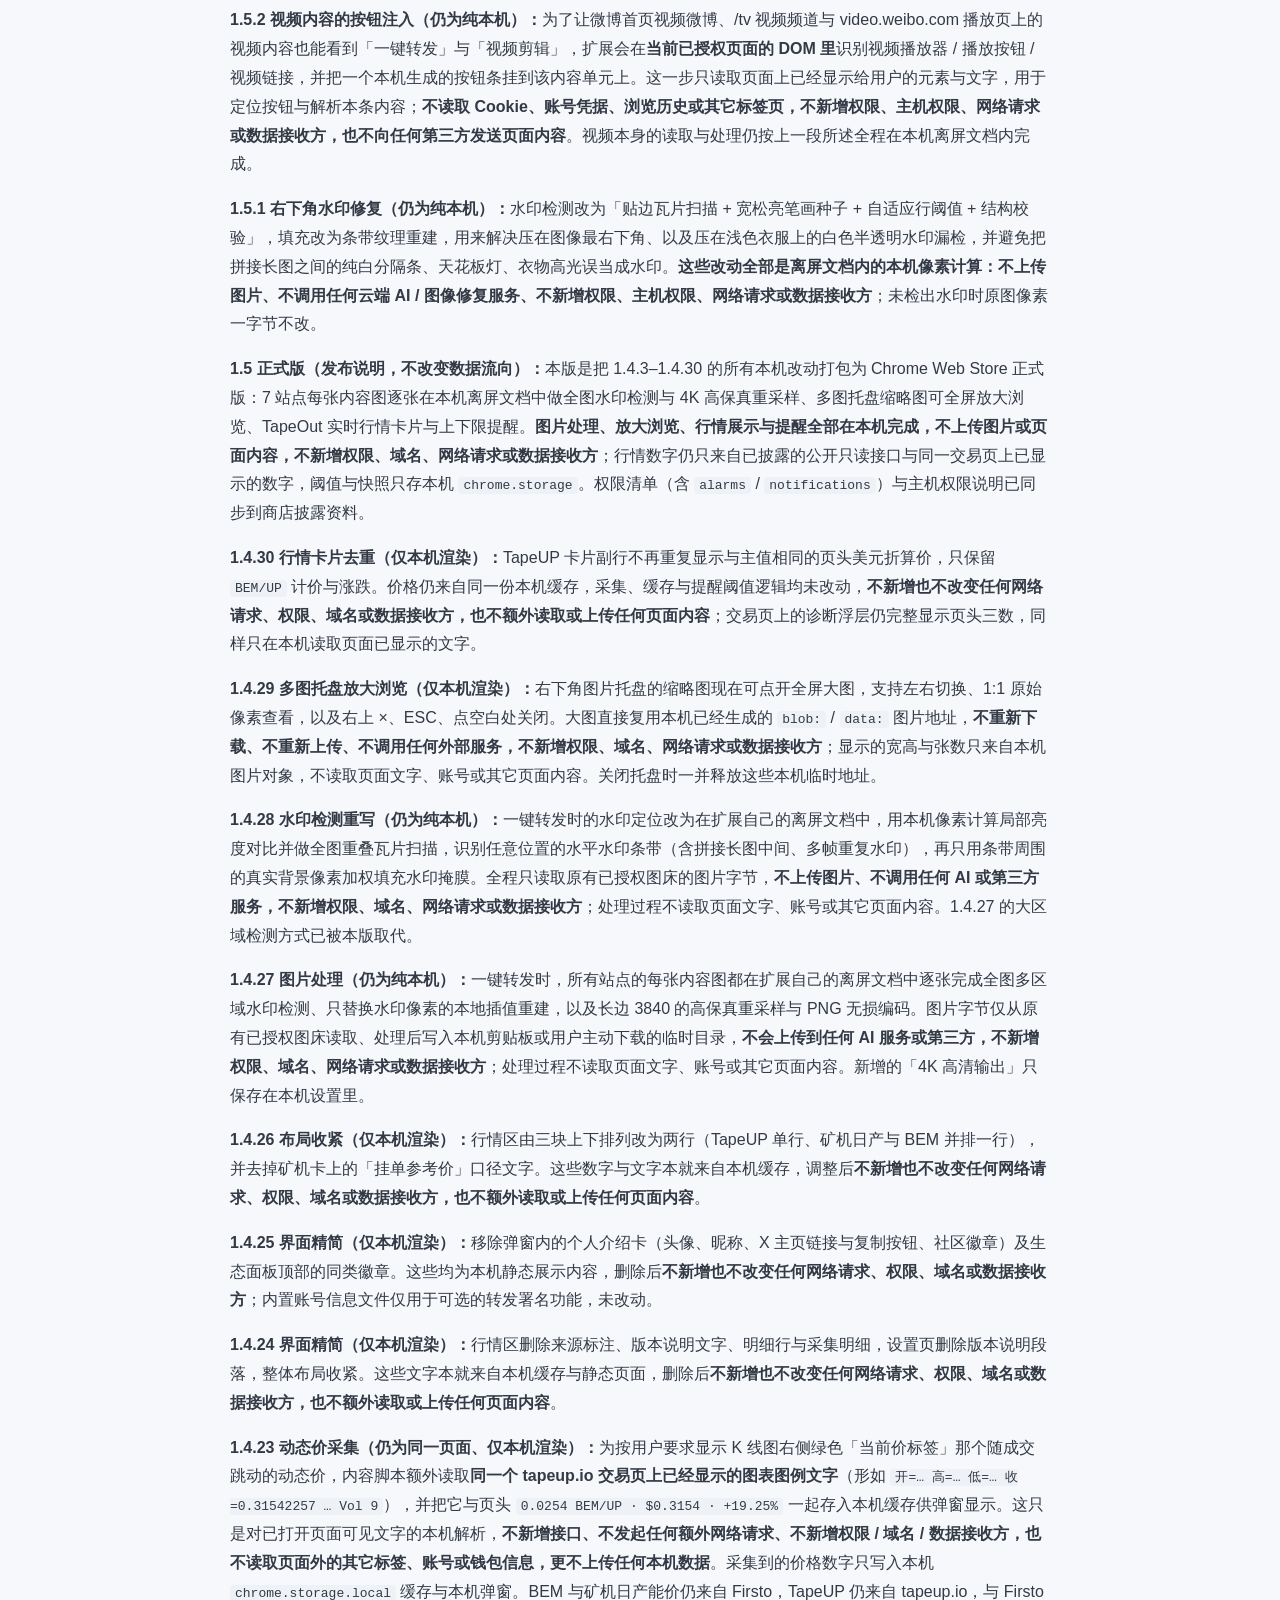
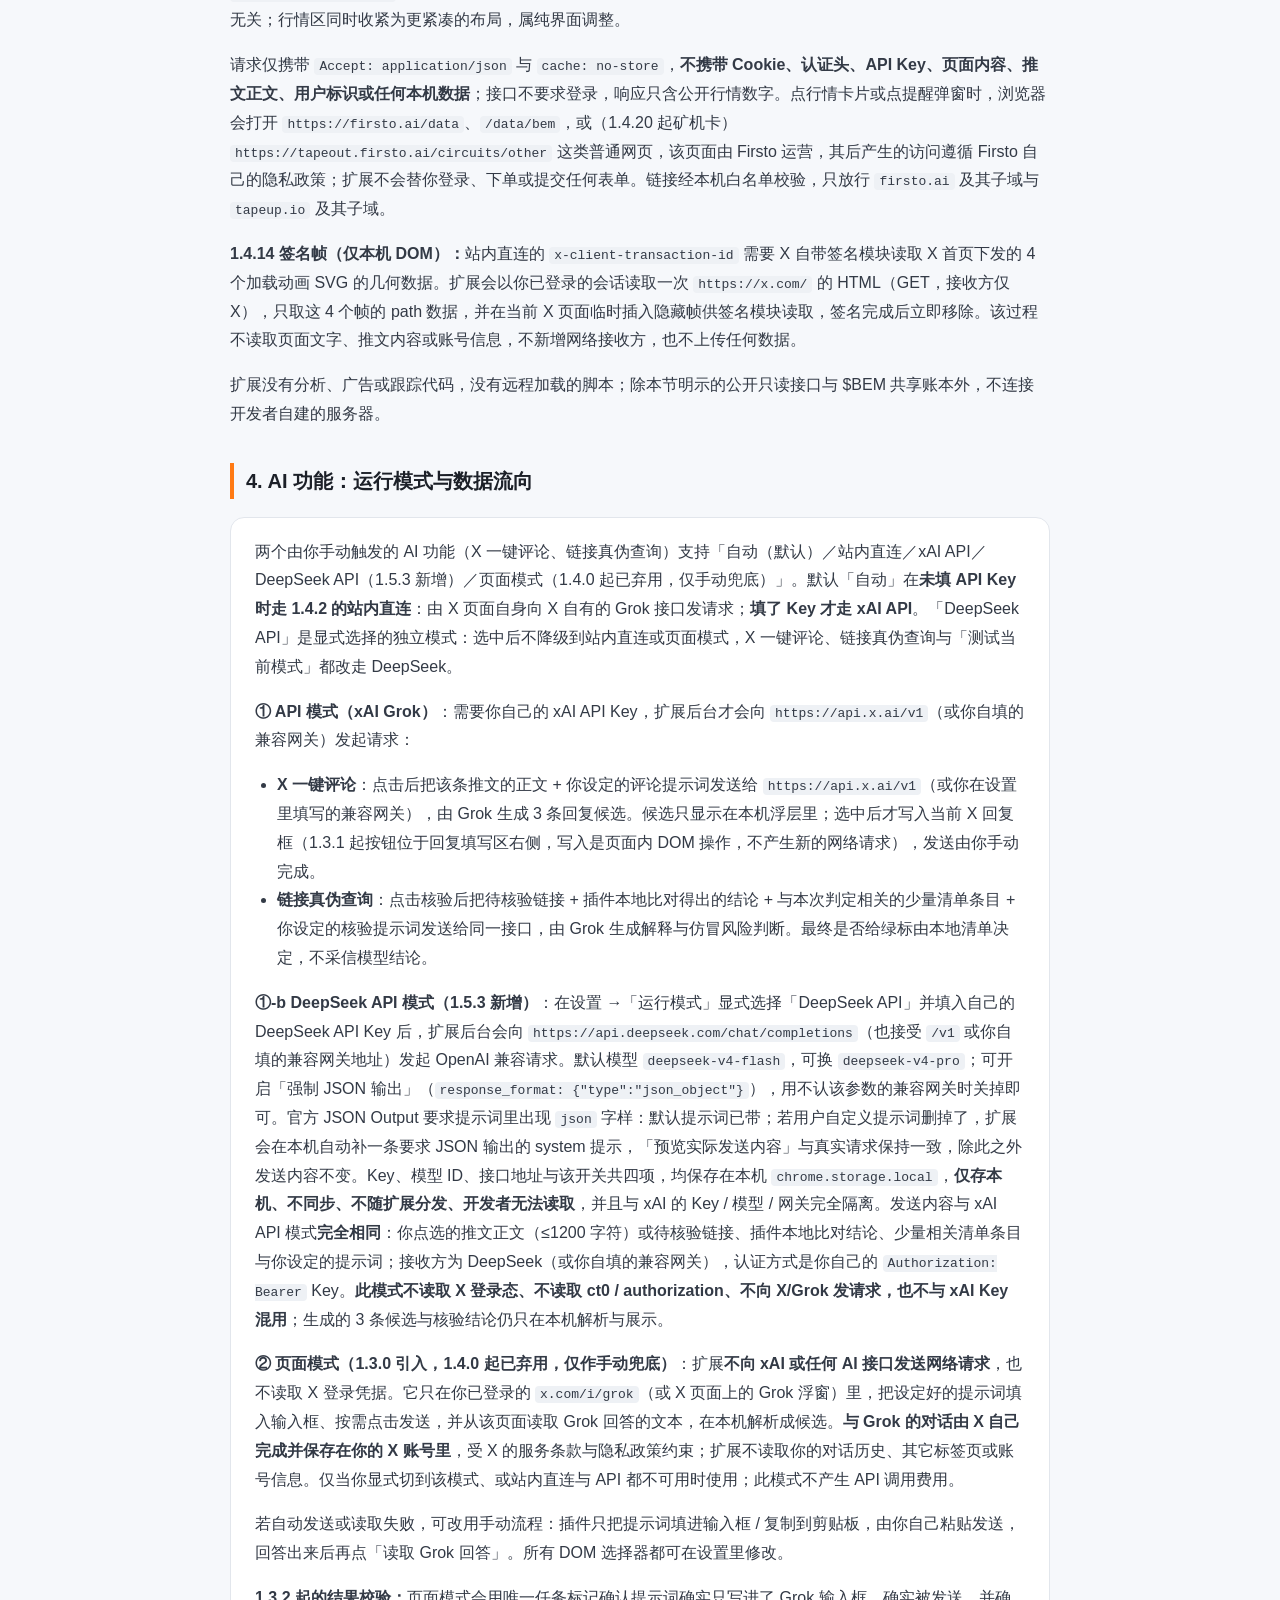
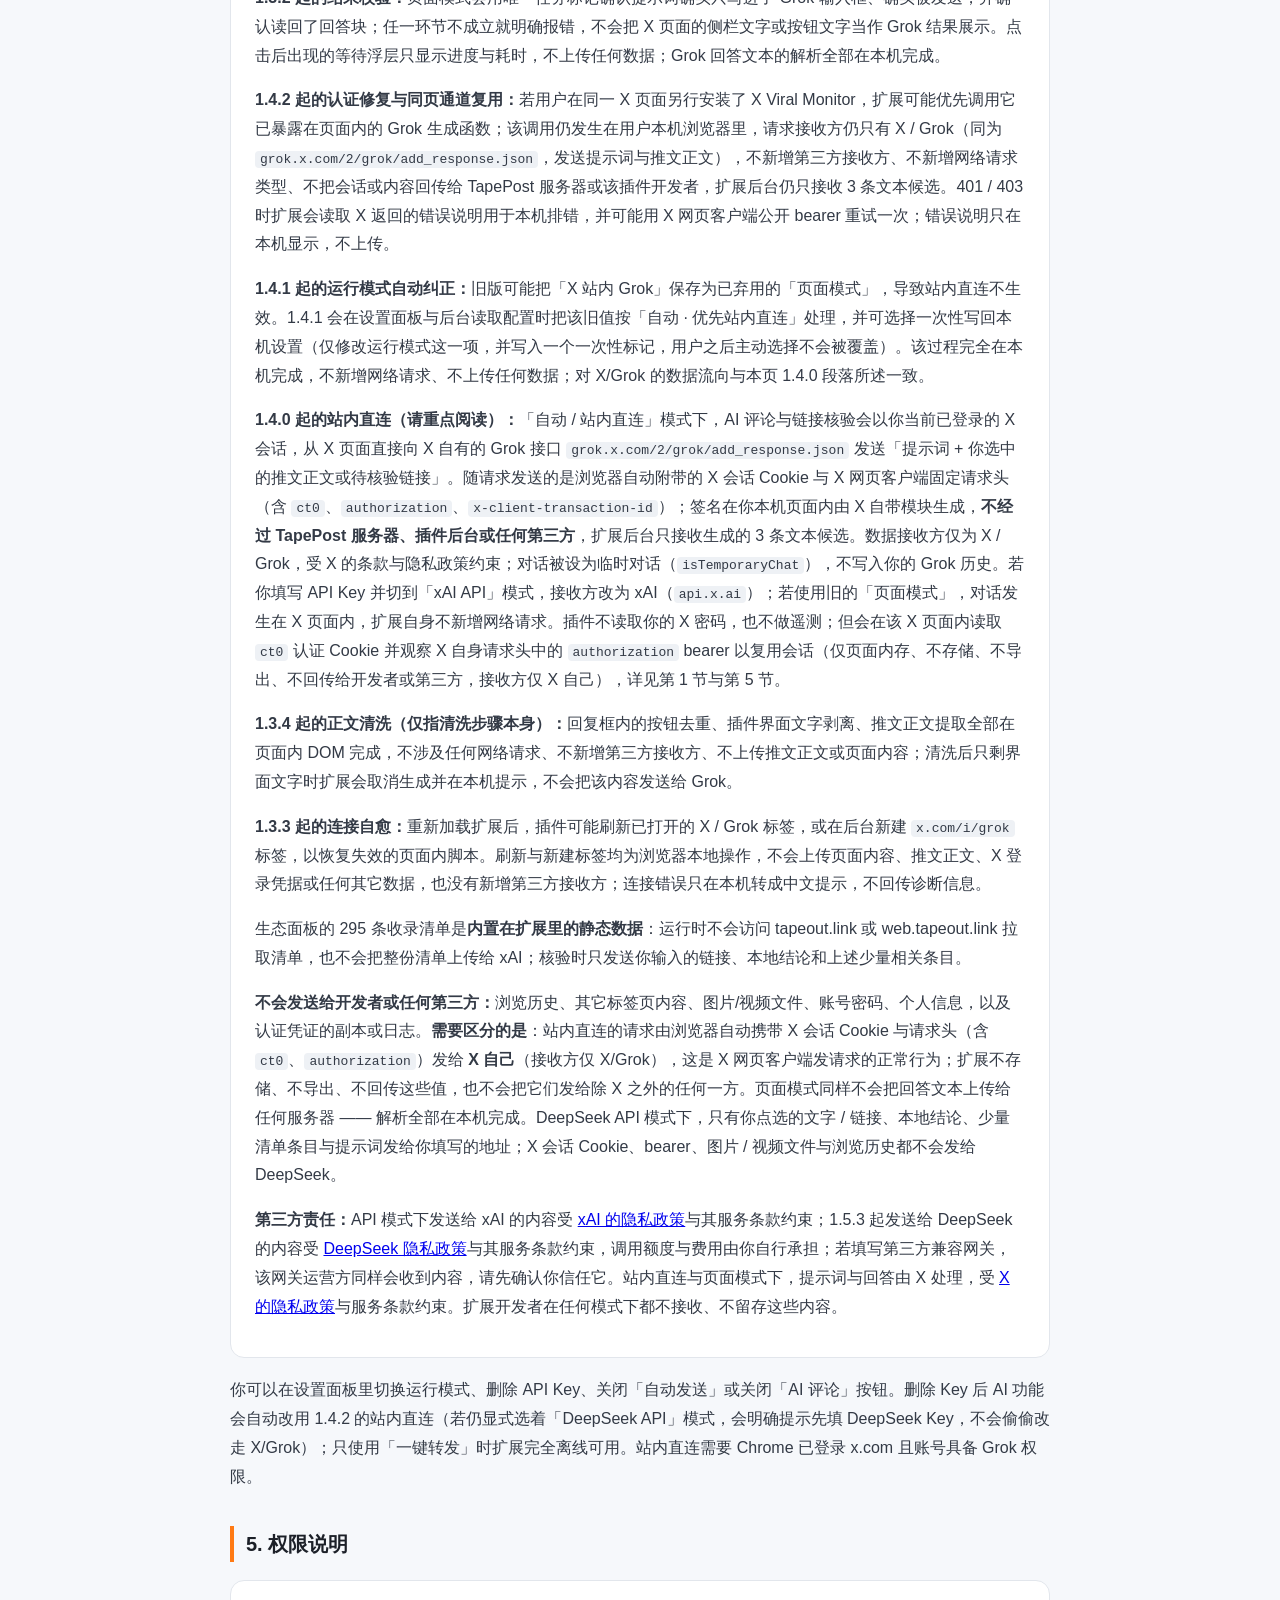
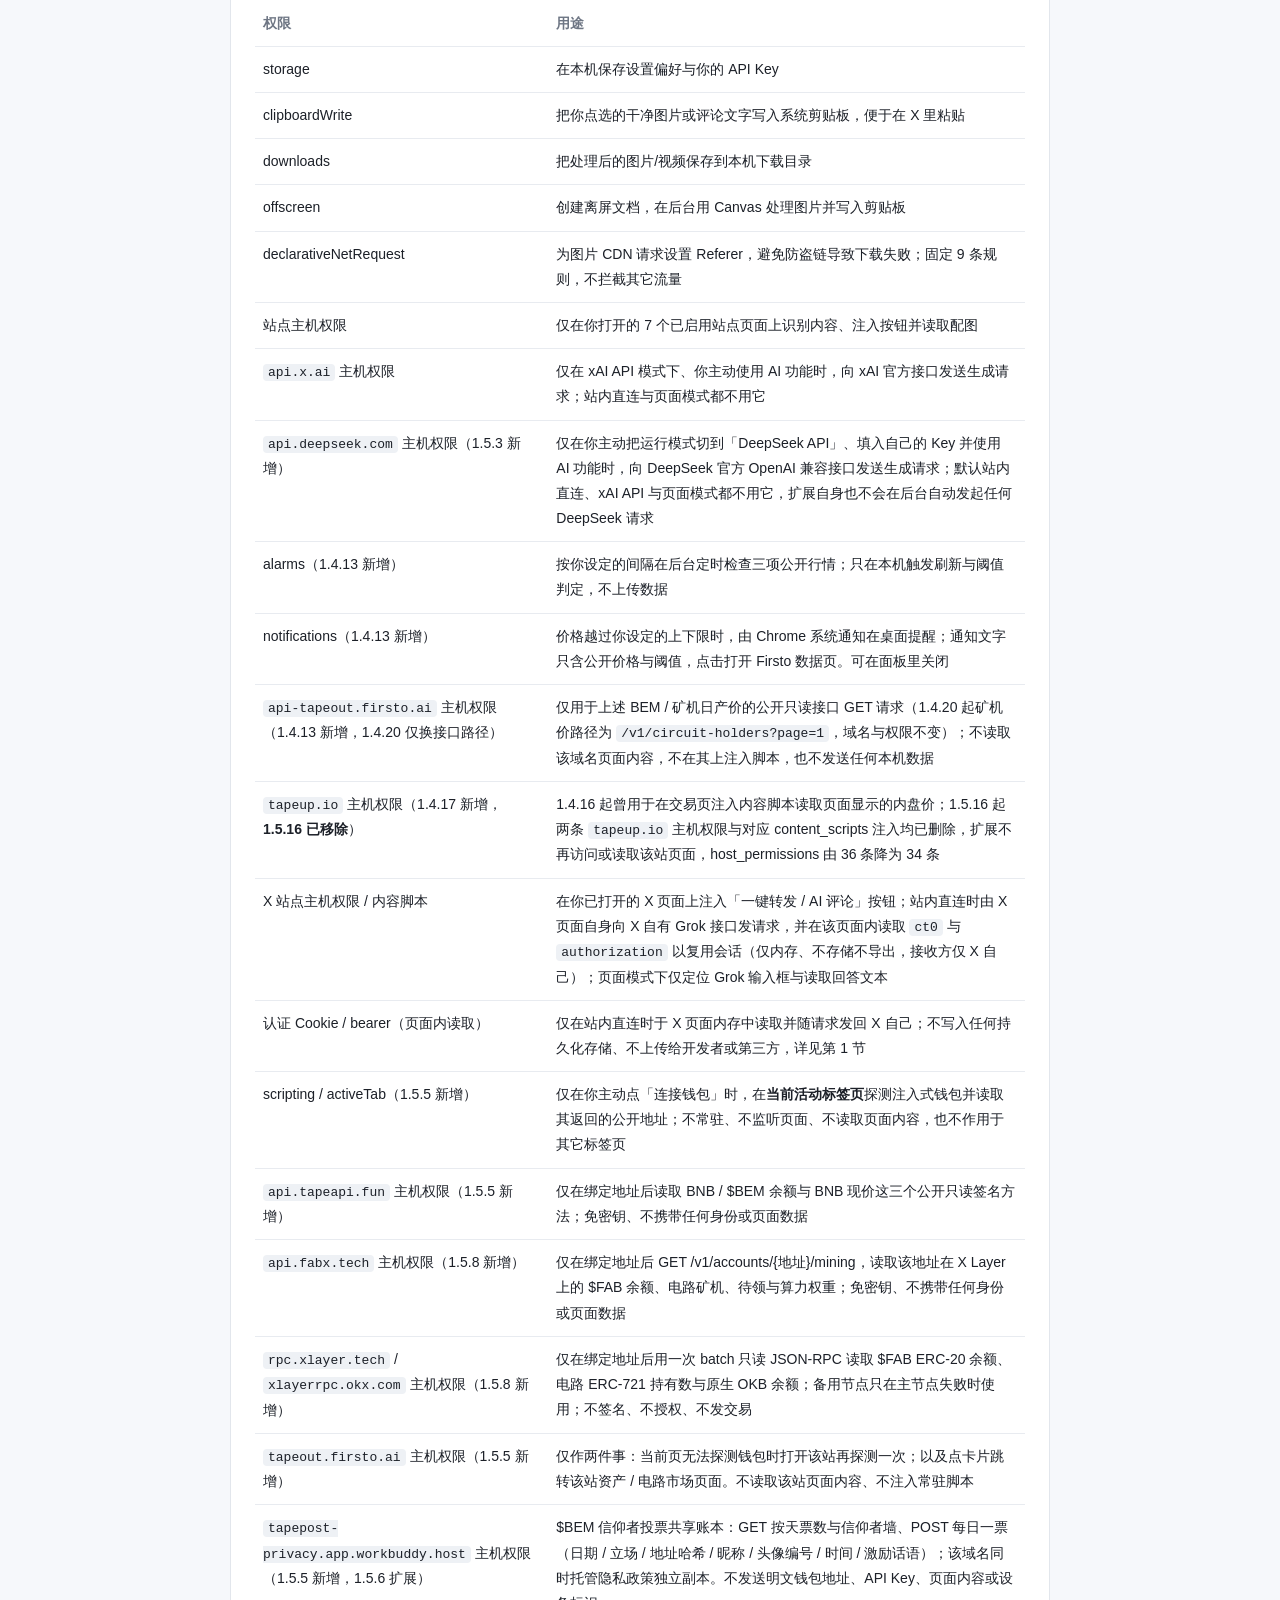
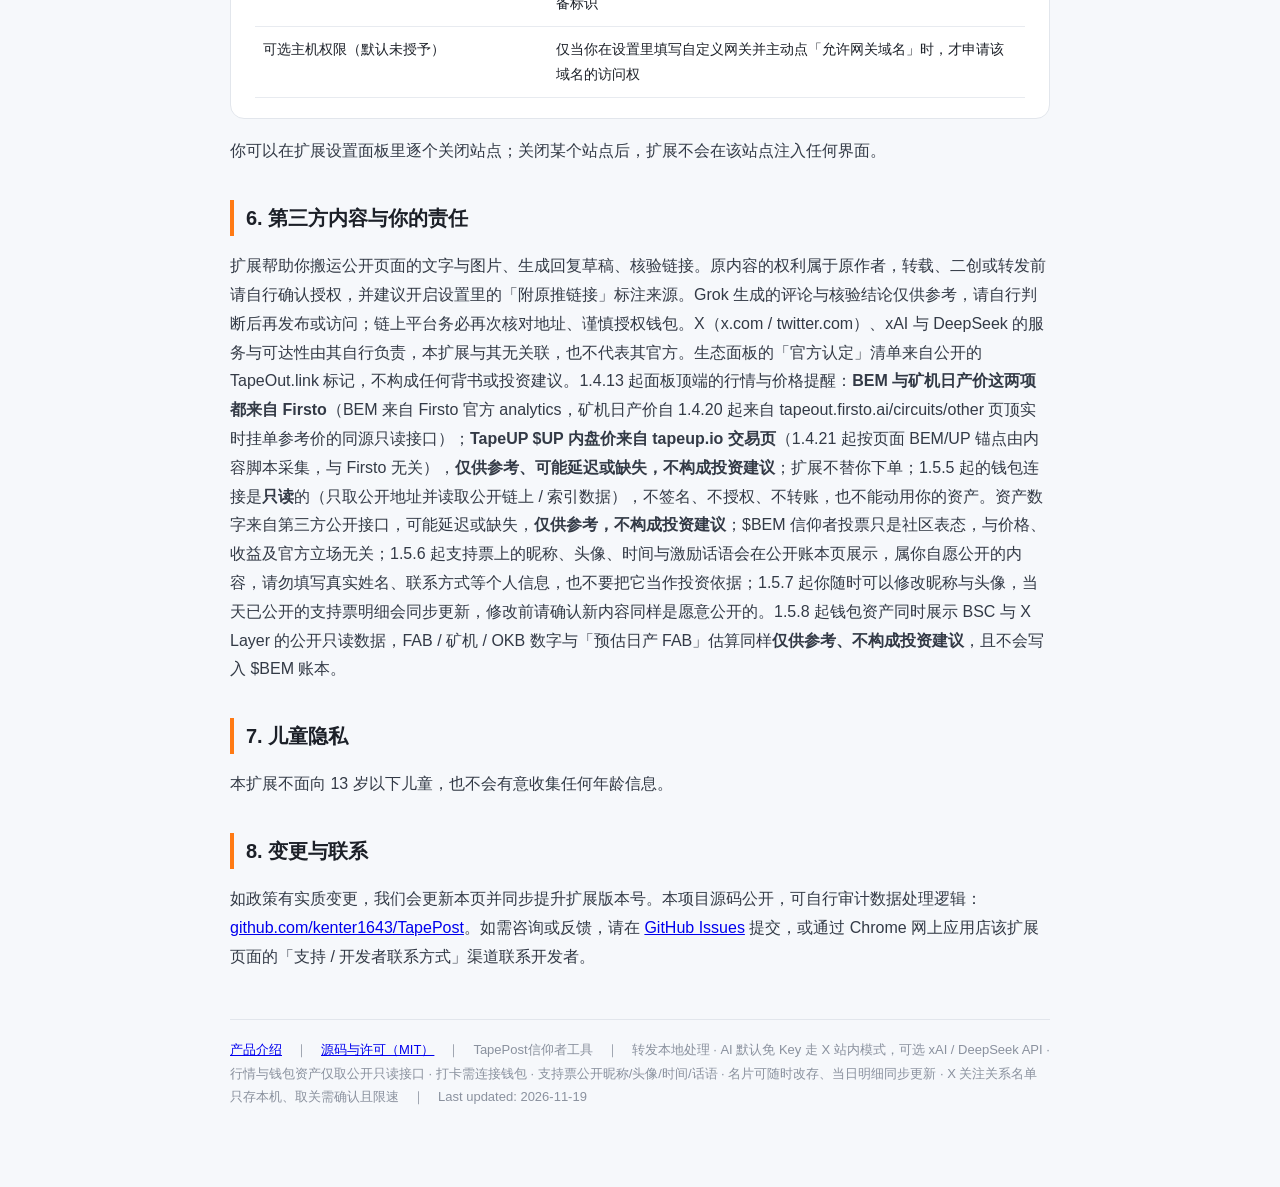
==== commit f4ce44b9: "1.5.20：修复 X 关注名单丢失（每批实时落盘 / 关闭面板不丢 / 断点续采）" ====
--- a/store/privacy-site/index.html
+++ b/store/privacy-site/index.html
@@ -39,7 +39,7 @@
 <div class="wrap">
   <div class="brand"><span class="mark">信</span> TapePost信仰者工具</div>
   <h1>隐私政策</h1>
-  <div class="date">生效日期：2026 年 11 月 8 日　｜　最近修订：2026 年 11 月 19 日（1.5.19：新增 X 关注关系分析，名单只在本机被动读取与计算、批量取关需预演确认且只点 X 原生按钮；此前 1.5.18：打卡名片发 X 的预填文案末尾改带 Chrome 网上应用店插件链接、不再带账本页链接；视频工作台正文改为本机解析卡片已显示的文字；此前 1.5.16：停止一切 tapeup.io 页面注入与采集、移除两条主机权限，host_permissions 由 36 条降为 34 条；此前 1.5.8：钱包资产在 BSC 之外增列 X Layer 的 $FAB 余额、电路矿机、待领与 OKB；新增 api.fabx.tech、rpc.xlayer.tech、xlayerrpc.okx.com 三条主机权限（当时合计 36 条，1.5.16 起为 34 条），数据流向见第 3 节。此前 1.5.7：信仰者昵称与内置头像可随时修改并保存；当天已投支持票时，改动会同步更新公开账本上对应的明细，断网则联网后补投；不新增数据种类、权限或接收方。此前 1.5.6：$BEM 打卡改为「连接钱包后才能投支持」，支持票会公开发布昵称、内置头像编号、北京时间与随机激励话语；身份哈希改为「钱包地址 + 日期」的 SHA-256；新增 10000 条本机激励话语文库与一键发到 X。数据流向见第 3 节。此前 1.5.5：行情改为 BEM 置顶大数字、描述文字缩小；新增只读钱包连接（OKX 欧意 / 币安 Web3 / TokenPocket / MetaMask 等注入式钱包，地址 AES-GCM 加密仅存本机）、基于 TapeOut API v1 与 TapeAPI 3.0.0 的钱包资产读取、$BEM 信仰者每日打卡与全网共享账本。新增 scripting / activeTab 两项权限与 api.tapeapi.fun、tapeout.firsto.ai、账本服务三条主机权限，数据流向见第 3 节。此前 1.5.4 修复微博视频帖入口、1.5.3 新增 DeepSeek API 模式）　｜　适用版本：1.5.19（历史版本 1.4.2 及以上同样适用）　｜　开发者：TapeOut 社区 · 昆哥</div>
+  <div class="date">生效日期：2026 年 11 月 8 日　｜　最近修订：2026 年 11 月 19 日（1.5.20：修正关注名单写入时机，每批实时落盘、关闭面板不丢、可断点续采；此前 1.5.19：新增 X 关注关系分析，名单只在本机被动读取与计算、批量取关需预演确认且只点 X 原生按钮；此前 1.5.18：打卡名片发 X 的预填文案末尾改带 Chrome 网上应用店插件链接、不再带账本页链接；视频工作台正文改为本机解析卡片已显示的文字；此前 1.5.16：停止一切 tapeup.io 页面注入与采集、移除两条主机权限，host_permissions 由 36 条降为 34 条；此前 1.5.8：钱包资产在 BSC 之外增列 X Layer 的 $FAB 余额、电路矿机、待领与 OKB；新增 api.fabx.tech、rpc.xlayer.tech、xlayerrpc.okx.com 三条主机权限（当时合计 36 条，1.5.16 起为 34 条），数据流向见第 3 节。此前 1.5.7：信仰者昵称与内置头像可随时修改并保存；当天已投支持票时，改动会同步更新公开账本上对应的明细，断网则联网后补投；不新增数据种类、权限或接收方。此前 1.5.6：$BEM 打卡改为「连接钱包后才能投支持」，支持票会公开发布昵称、内置头像编号、北京时间与随机激励话语；身份哈希改为「钱包地址 + 日期」的 SHA-256；新增 10000 条本机激励话语文库与一键发到 X。数据流向见第 3 节。此前 1.5.5：行情改为 BEM 置顶大数字、描述文字缩小；新增只读钱包连接（OKX 欧意 / 币安 Web3 / TokenPocket / MetaMask 等注入式钱包，地址 AES-GCM 加密仅存本机）、基于 TapeOut API v1 与 TapeAPI 3.0.0 的钱包资产读取、$BEM 信仰者每日打卡与全网共享账本。新增 scripting / activeTab 两项权限与 api.tapeapi.fun、tapeout.firsto.ai、账本服务三条主机权限，数据流向见第 3 节。此前 1.5.4 修复微博视频帖入口、1.5.3 新增 DeepSeek API 模式）　｜　适用版本：1.5.20（历史版本 1.4.2 及以上同样适用）　｜　开发者：TapeOut 社区 · 昆哥</div>
 
   <div class="box hi">
     <strong>一句话总结：</strong> 扩展本身<strong>没有账号体系、没有统计或遥测</strong>，除 1.5.5 新增的 $BEM 投票共享账本外<strong>没有其它服务器</strong>。「一键转发」的提取、去水印、剪贴板与下载全部在本机完成，不上传任何数据。<strong>AI 功能默认走「X 站内直连」</strong>（免 API Key）：由你已打开的 X 页面，以你已登录的会话直接向 X 自有的 Grok 接口发送「设定提示词 + 你选中的推文正文或待核验链接」，接收方仅 X/Grok，扩展后台只接收生成的 3 条文本候选；只有你主动切换到「xAI API」或「DeepSeek API」模式并填写自己的 Key 时，接收方才改为对应服务商（xAI 或 DeepSeek）；两家的 Key 与配置分开保存，同一时刻只会向你选定的那一家发请求。为让 X 认可是自己网页客户端发出的请求，页面内脚本会在本机读取 <code>ct0</code> 认证 Cookie 与 <code>authorization</code> bearer，这些值仅留在该页面内存，不存储、不导出、不回传给开发者。不使用 AI 功能时不会发起任何相关请求。<strong>1.5.5 起</strong>：只读钱包绑定会把一个公开地址用 AES-GCM 加密存在本机，加密密钥同样只在本机；扩展不接触私钥 / 助记词、不签名、不发交易。读取资产时会把这个公开地址发给 Firsto 的 TapeOut API 与 TapeAPI 公共签名读取服务（只读，不含身份信息）。$BEM 信仰者打卡<strong>必须先连接钱包</strong>，会向一个公开的共享账本提交「日期 + 立场 + 钱包地址哈希 + 你主动填写/抽取的昵称、内置头像编号、打卡时间与一句激励话语」，这些内容会在账本公开页展示；<strong>明文钱包地址绝不上传</strong>；该账本由开发者运营，除此以外扩展仍无账号体系、无统计或遥测。<strong>1.5.7 起</strong>昵称与头像可随时修改并保存，当天已上墙的支持票明细会同步更新。<strong>1.5.8 起</strong>钱包资产除 BSC 的 $BEM / 矿机外，还会把同一个公开地址在 X Layer 上的 $FAB 余额、电路矿机、待领 FAB 与 OKB 余额一并只读罗列；为此新增 FabX 官方 PoD 索引与 X Layer 公共 RPC 两个数据接收方，两者都只收到公开地址与公开合约地址，不接收任何身份信息，详见第 3 节。
@@ -101,6 +101,7 @@
   <p><strong>1.5.16 TapeUP 网页采集全部下线（当前版本的实际行为）：</strong>上面 1.4.16 / 1.4.23 的 $UP 内盘价采集、1.5.13 的「我的资产」页采集与 1.5.14 的定时自动采集，<strong>自 1.5.16 起已全部停止</strong>：扩展不再向 <code>tapeup.io</code> 注入任何内容脚本、不再读取该站任何页面文本、不再定时或静默打开该站标签、不再保存或更新相关本机缓存，并已从 manifest 移除 <code>https://tapeup.io/*</code> 与 <code>https://*.tapeup.io/*</code> 两条主机权限（host_permissions 由 36 条降为 34 条）。弹窗的「TapeUP · $UP 我的资产」整组与 $UP 内盘价显示已停用。原因是该站整站 Cloudflare 防护（后台请求实测返回 403），TapeAPI 公开服务只提供链上只读方法，而 $UP 是 PoB 全链账本 Token ID #00001、非 ERC-20 且无合约地址，「我的资产」不存在可直连的公开接口；网页采集方式还会干扰用户正常访问该站。<strong>断开钱包时会顺带清除历史上遗留的本机采集缓存</strong>。这不新增任何权限、域名或数据接收方，反而减少了两条主机权限；点行情卡片打开 tapeup.io 交易页仍是用户主动点击的普通网页跳转，扩展不会在该页注入或读取任何内容。1.5.13 / 1.5.14 两段为历史版本行为说明，当前版本不再适用。</p>
   <p><strong>1.5.18 发 X 预填文案与视频正文（当前版本的实际行为）：</strong>点「𝕏 发布到 X」时，扩展只在本机拼装一条 <code>x.com/intent/tweet?text=...</code> 地址：内容是随机激励话语、你填的昵称、北京时间、三个话题标签，以及末尾一条 Chrome 网上应用店搜索页链接 <code>https://chromewebstore.google.com/search/TapePost</code>；<strong>不再包含账本页地址或其 sharecode 参数</strong>。扩展不向 X 发请求、不替你发送、不读取 X 账号信息，账本自身的读写与四类公开内容完全不变。视频工作台只在本机读取微博卡片已经显示的正文文字并做解码清洗，乱码或读不到时留空、由你手动填写「发推正文」；页面文字与视频字节一律不上传。这两项都不新增权限、主机权限、域名或数据接收方。</p>
   <p><strong>1.5.19 X 关注关系分析（本机数据 + 用户确认后唯一的写操作）：</strong>你在弹窗顶部点「👥 互关管理」（X 关注关系分析）主入口打开独立面板后，需先填写或识别自己的 X 用户名，再分别点「开始采集」。扩展会打开你自己的「关注中 / 粉丝」页并自动向下滚动，<strong>只被动读取 X 网页客户端自己已经加载出来的分页响应</strong>，从中提取公开主页资料：用户名、昵称、简介、粉丝数、关注数、推文数、认证标记、头像地址与最后发推时间。<strong>扩展不主动发起任何请求、不重放请求、不改动请求参数，也不读取 Authorization / ct0 / Cookie / x-client-transaction-id 等任何登录凭证</strong>；采集器默认关闭，只有你点「开始采集」后才启用，列表加载完（连续几轮无新增）自动停止。关注 / 粉丝快照、白名单、分类结果与取关日志<strong>只存在本机 <code>chrome.storage.local</code></strong>，不同步、不上传、不发送给 TapePost 账本、X/Grok、xAI、DeepSeek 或任何第三方，也不用于 AI 生成；面板提供「清空本机名单」与由你主动触发的 CSV 导出（只写到本机下载目录）。统计与分类（未回关我 / 我未回关 / 互关 / 疑似空号 / 长期不活跃 / 认证大 V / 粉丝量区间）全部在本机完成。<strong>批量取关是本功能唯一的写操作</strong>：勾选后必须先「预演」逐行核对，你确认后扩展才在你的「关注中」页上按 5~8 秒随机间隔逐个点击<strong>对应账号那一行的 X 原生「正在关注」按钮</strong>（单批最多 50 人、白名单 / 认证 / 大 V / 锁推账号自动跳过、可随时暂停 / 停止、连续 3 次定位失败自动停机），<strong>不调用 X 的任何私有或公开写接口、不替你发送任何请求</strong>；这与你自己手动点击关注按钮的效果一致，接收方仍只有 X。请留意 X 对自动化批量操作有风控，短时间大量取关可能被临时限制账号，建议先小批量试跑。本功能不新增 permissions（仍 9 项）、不新增 host_permissions（仍 34 条，x.com / twitter.com 本就在列）、不新增域名或第三方数据接收方，也不改变账本与 AI 链路的数据种类。</p>
+  <p><strong>1.5.20 X 关注关系分析（实时落盘与断点续采，仍只在本机）：</strong>针对用户反馈「上次抓取一部分，重新打开粉丝分析就没有了」，本版修正名单的写入时机：X 客户端每加载出一批「关注中 / 粉丝」分页响应，扩展就立即把其中的公开主页资料合并写入本机 <code>chrome.storage.local</code>，<strong>不再等到采集结束、也不依赖面板是否打开</strong>；关闭面板、中途停止、刷新 X 标签页都不会删除已保存的名单，重新打开面板会自动恢复，点「继续采集」可从已保存的人数往下补。页面关闭 / 切到后台前会把尚未发出的尾批立即送出；本机写入失败时保留内存副本并在下一批补写，同时在面板显示失败原因（不会静默丢数据）；名单很大时只裁掉超长简介以避免触及浏览器存储配额。面板保存用户名、清空名单等操作一律先读取最新缓存再合并，不会用旧快照覆盖刚写入的人。<strong>不主动发起任何请求、不重放、不改参数、不读取任何登录凭证</strong>；名单、已存人数、最后写入时间、采集中断状态与失败提示<strong>依然只存在本机</strong>，不上传、不发送给 AI 服务或任何第三方，也不改变权限（仍 9 项）、主机权限（仍 34 条）、域名或数据接收方；线上账本服务不重部署。</p>
   <p><strong>1.4.22 界面改版（仅本机渲染）：</strong>行情面板由三列挤压改为「上 TapeUP / 中 矿机日产 / 下 BEM」三块整行卡片，把主值、另一计价口径、涨跌、来源、更新时间、实时或缓存状态，以及可折叠的「采集明细」（原始字段、采集锚点与本机诊断候选）完整显示出来。这些信息全部来自上述同源公开数据与本机缓存，<strong>只为解决文字被裁切的问题，不新增任何网络请求、权限、域名、数据接收方，也不额外读取或上传页面内容</strong>。BEM 与矿机日产能价仍来自 Firsto，TapeUP 内盘价仍来自 tapeup.io，与 Firsto 无关。</p>
   <p><strong>1.5.4 视频帖按钮入口（仍为纯本机）：</strong>为了让微博首页带视频的帖子与 /tv 视频频道稳定显示「一键转发 + 视频剪辑」，扩展不再把按钮写进视频卡片内部，而是把一条本机生成的固定悬浮条挂到<strong>当前页面的根层</strong>，按该内容单元在视口中的位置跟随定位；卡片滚出视口时自动隐藏，卡片被页面框架重渲染或换掉后会在下一次扫描时重建。为此扩展只读取<strong>页面上已经显示给用户的</strong>视频播放器 / 播放按钮 / 视频链接与内容单元的位置和尺寸，用于放置按钮与解析本条内容；<strong>不读取 Cookie、账号凭据、浏览历史或其它标签页，不新增权限、主机权限、网络请求或数据接收方，也不向任何第三方发送页面内容</strong>。视频本身的读取与处理仍全程在本机离屏文档内完成。</p>
   <p><strong>1.5.3 AI 回复新增 DeepSeek API 模式（第三方 AI 服务，如实披露）：</strong>运行模式新增第五种「DeepSeek API」。用户显式选择并填入自己的 Key 后，两个手动触发的 AI 功能（X 一键评论、链接真伪查询）与「测试当前模式」会由扩展后台向 <code>api.deepseek.com/chat/completions</code>（或用户自填的兼容网关）发送用户点选的推文正文（≤1200 字符）或待核验链接、本地比对结论、少量相关清单条目与设定提示词，用用户自己的 DeepSeek Key 认证，接收方是 DeepSeek（或该自填网关），<strong>开发者不接收、不留存</strong>。Key、模型 ID、接口地址与「强制 JSON 输出」开关共四项只存本机 <code>chrome.storage.local</code>，与 xAI 的配置完全隔离；同一时刻只向用户选定的一家发请求，不读取 / 不发送 X 登录凭据与图片视频文件。为此<strong>新增且仅新增一条主机权限 <code>https://api.deepseek.com/*</code></strong>（当时合计 30 条；1.5.5 起 33 条，1.5.8 起 36 条），仅在该模式被主动选中并发起 AI 请求时使用；默认站内直连、既有 xAI 设置与图片 / 视频 / 行情链路均不变。发送给 DeepSeek 的内容受其隐私政策与服务条款约束，调用费用由用户承担。商店上架资料的第三方 AI 服务申报、数据使用披露与主机访问理由已同步列出 X/Grok、xAI 与 DeepSeek。</p>
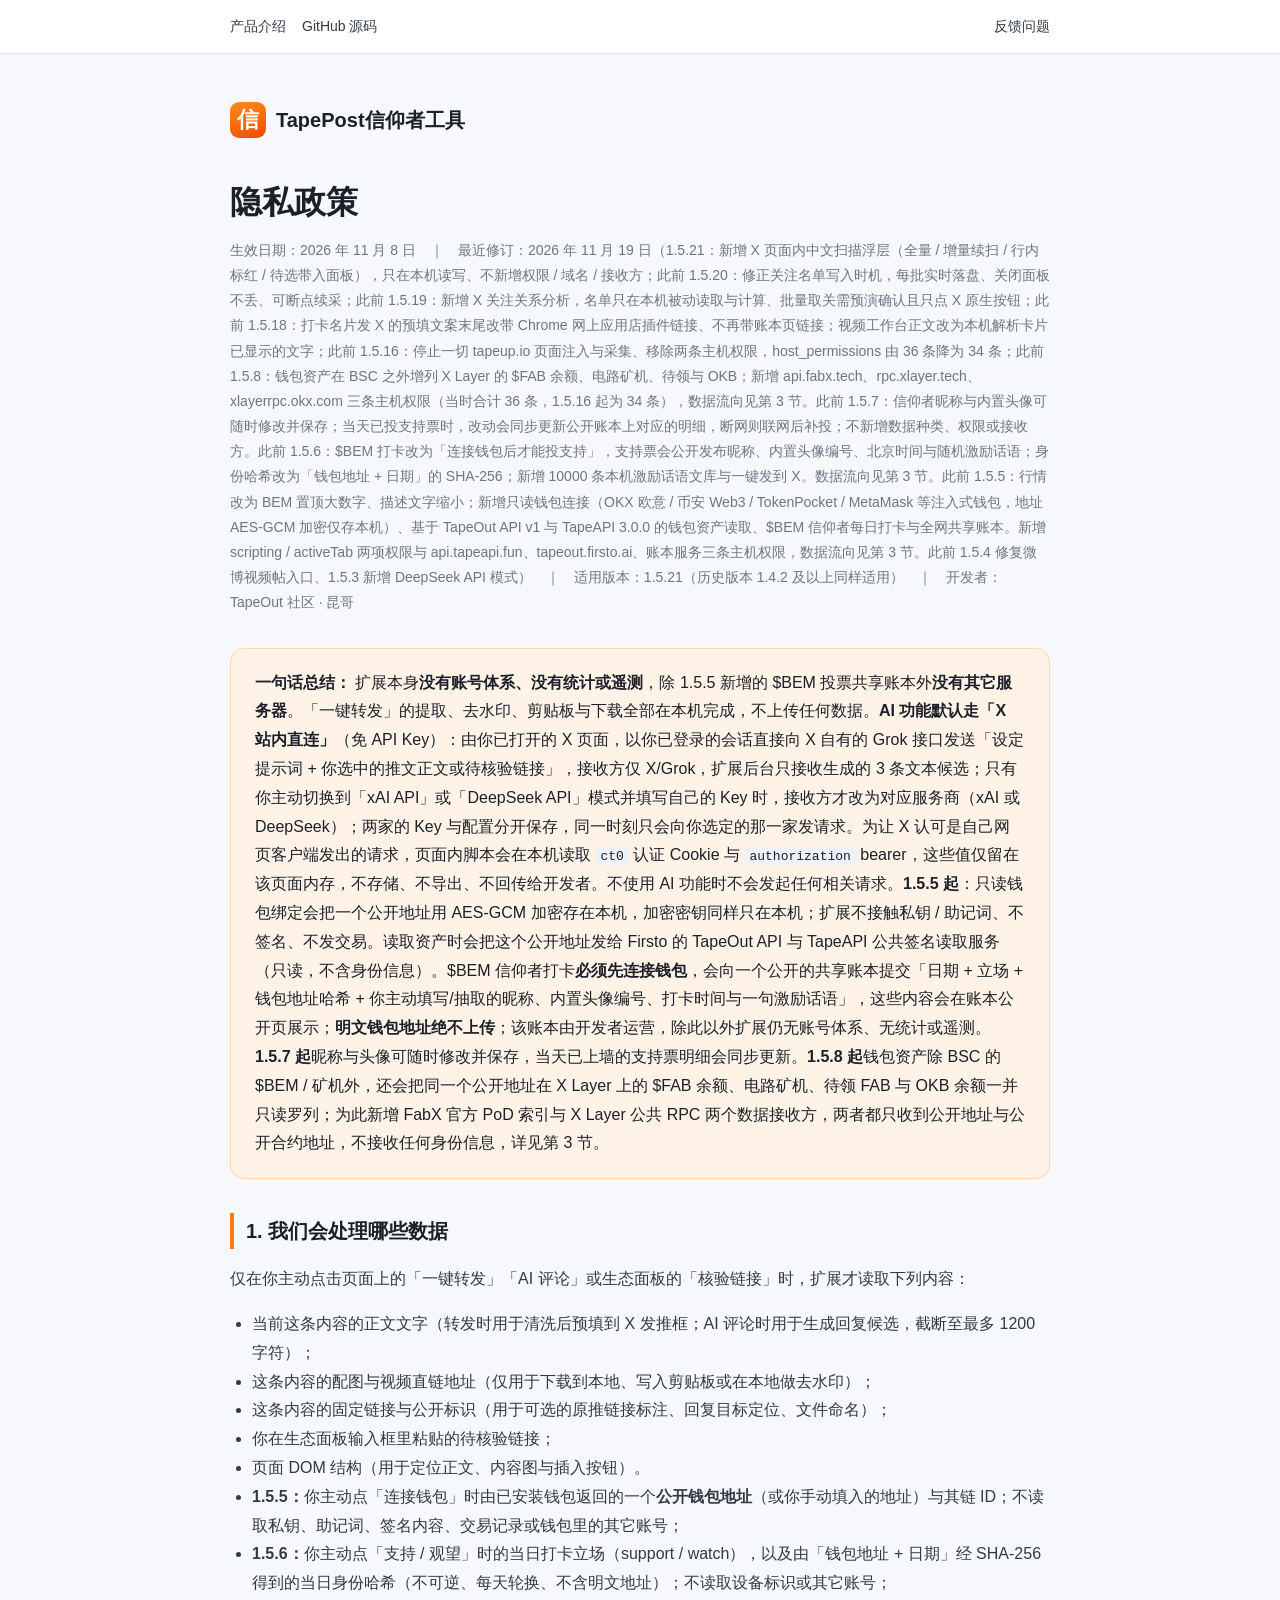
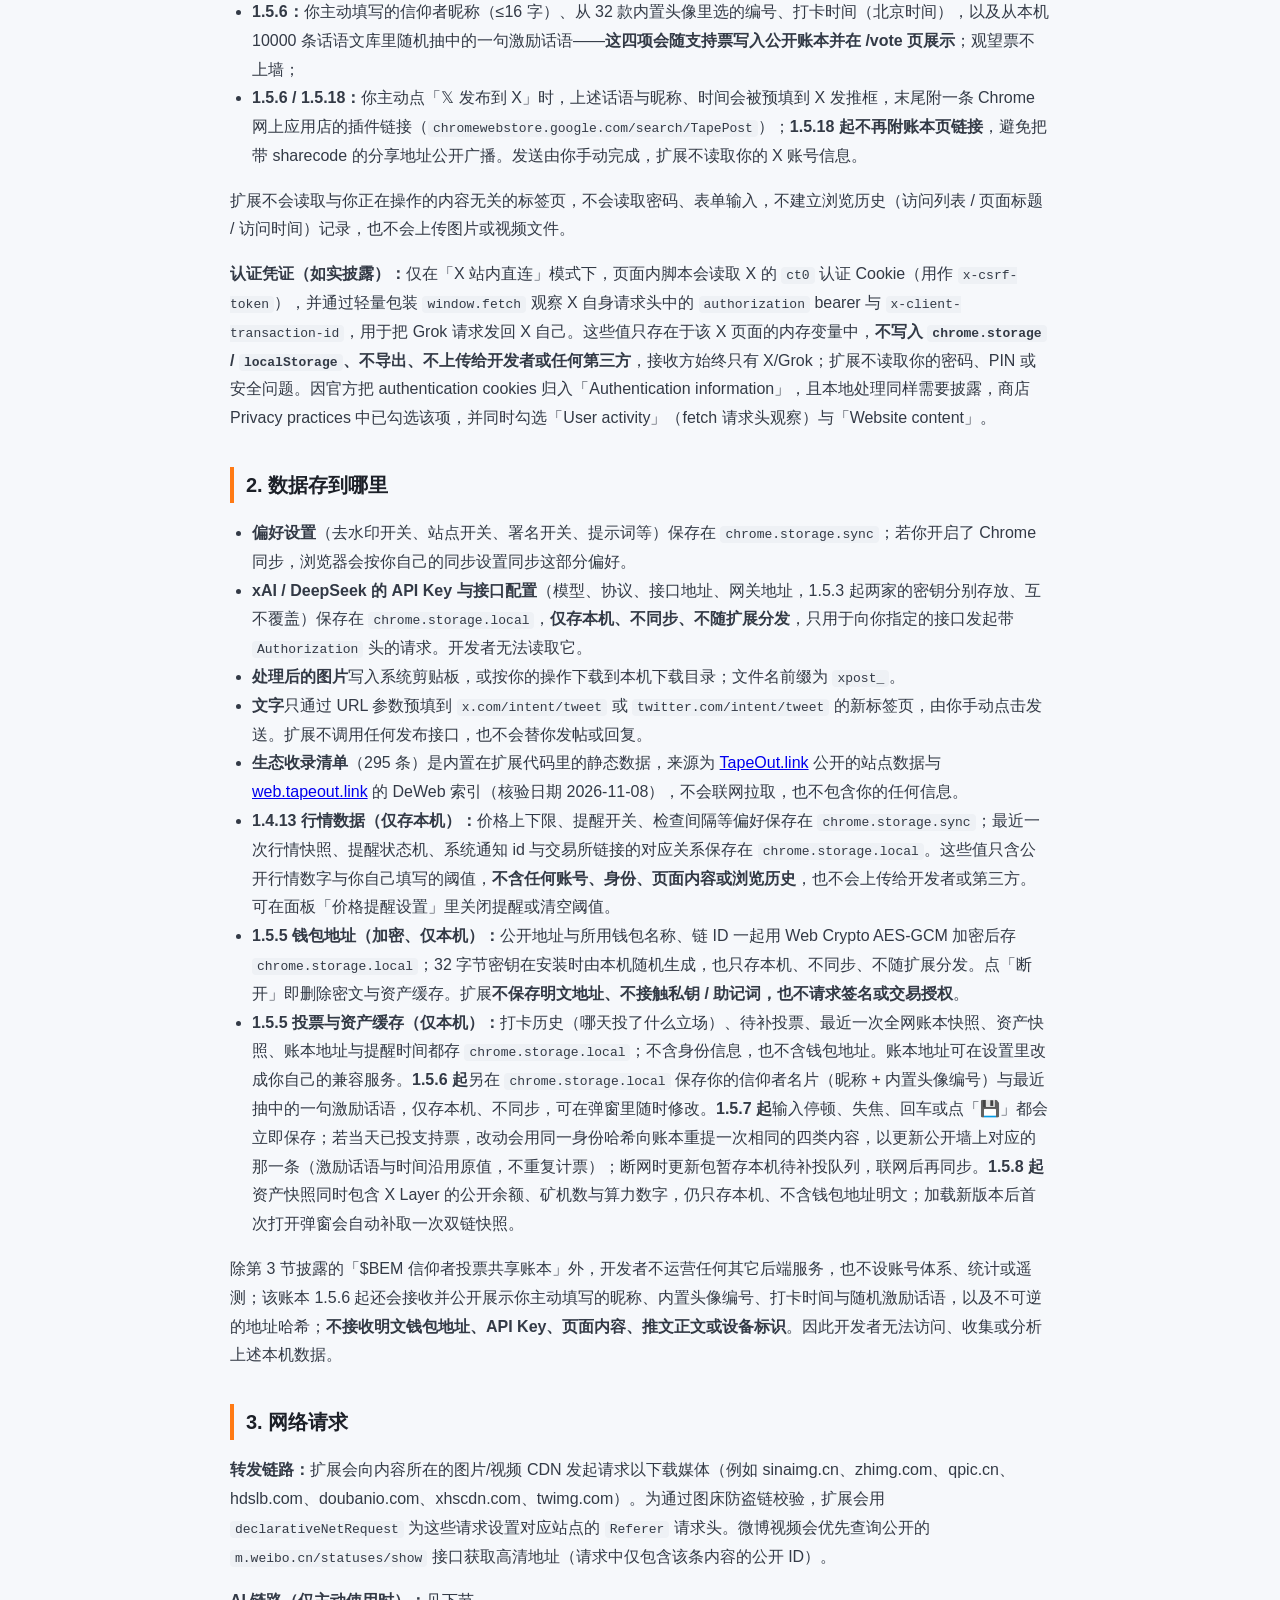
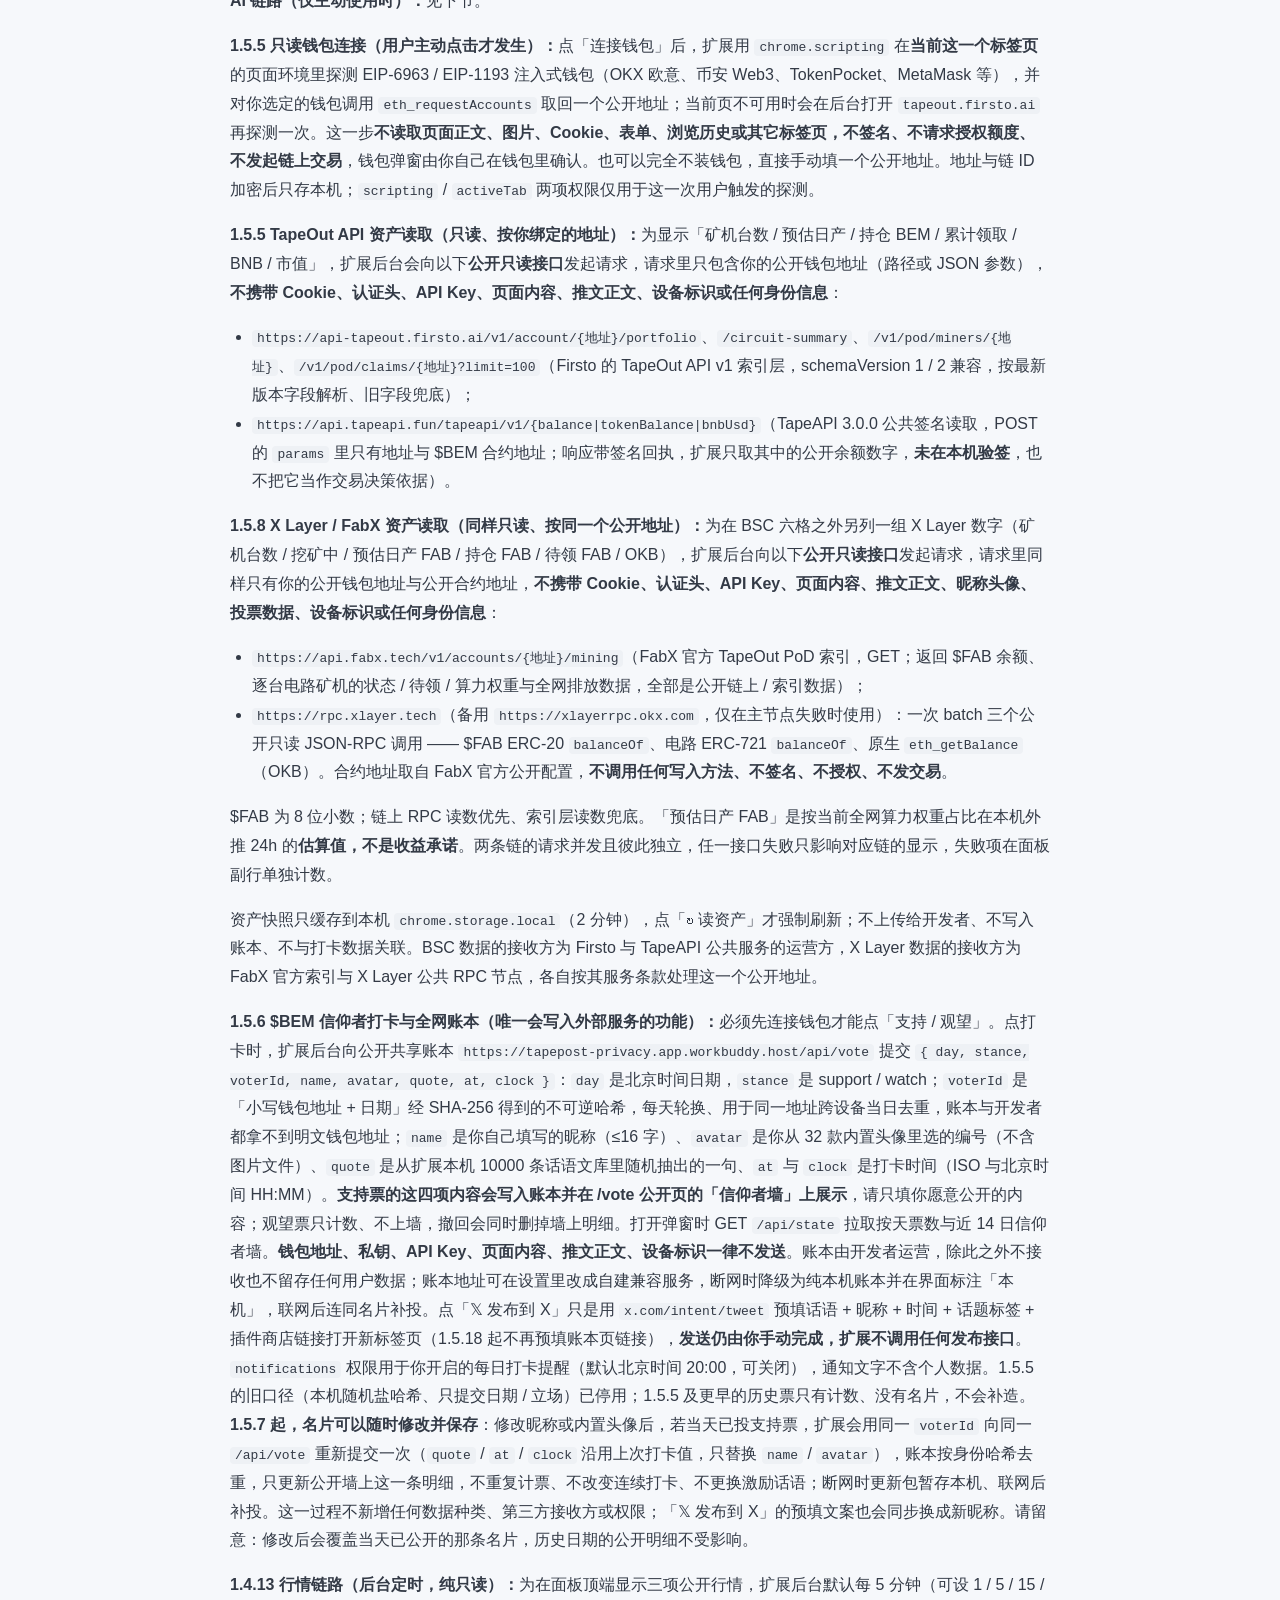
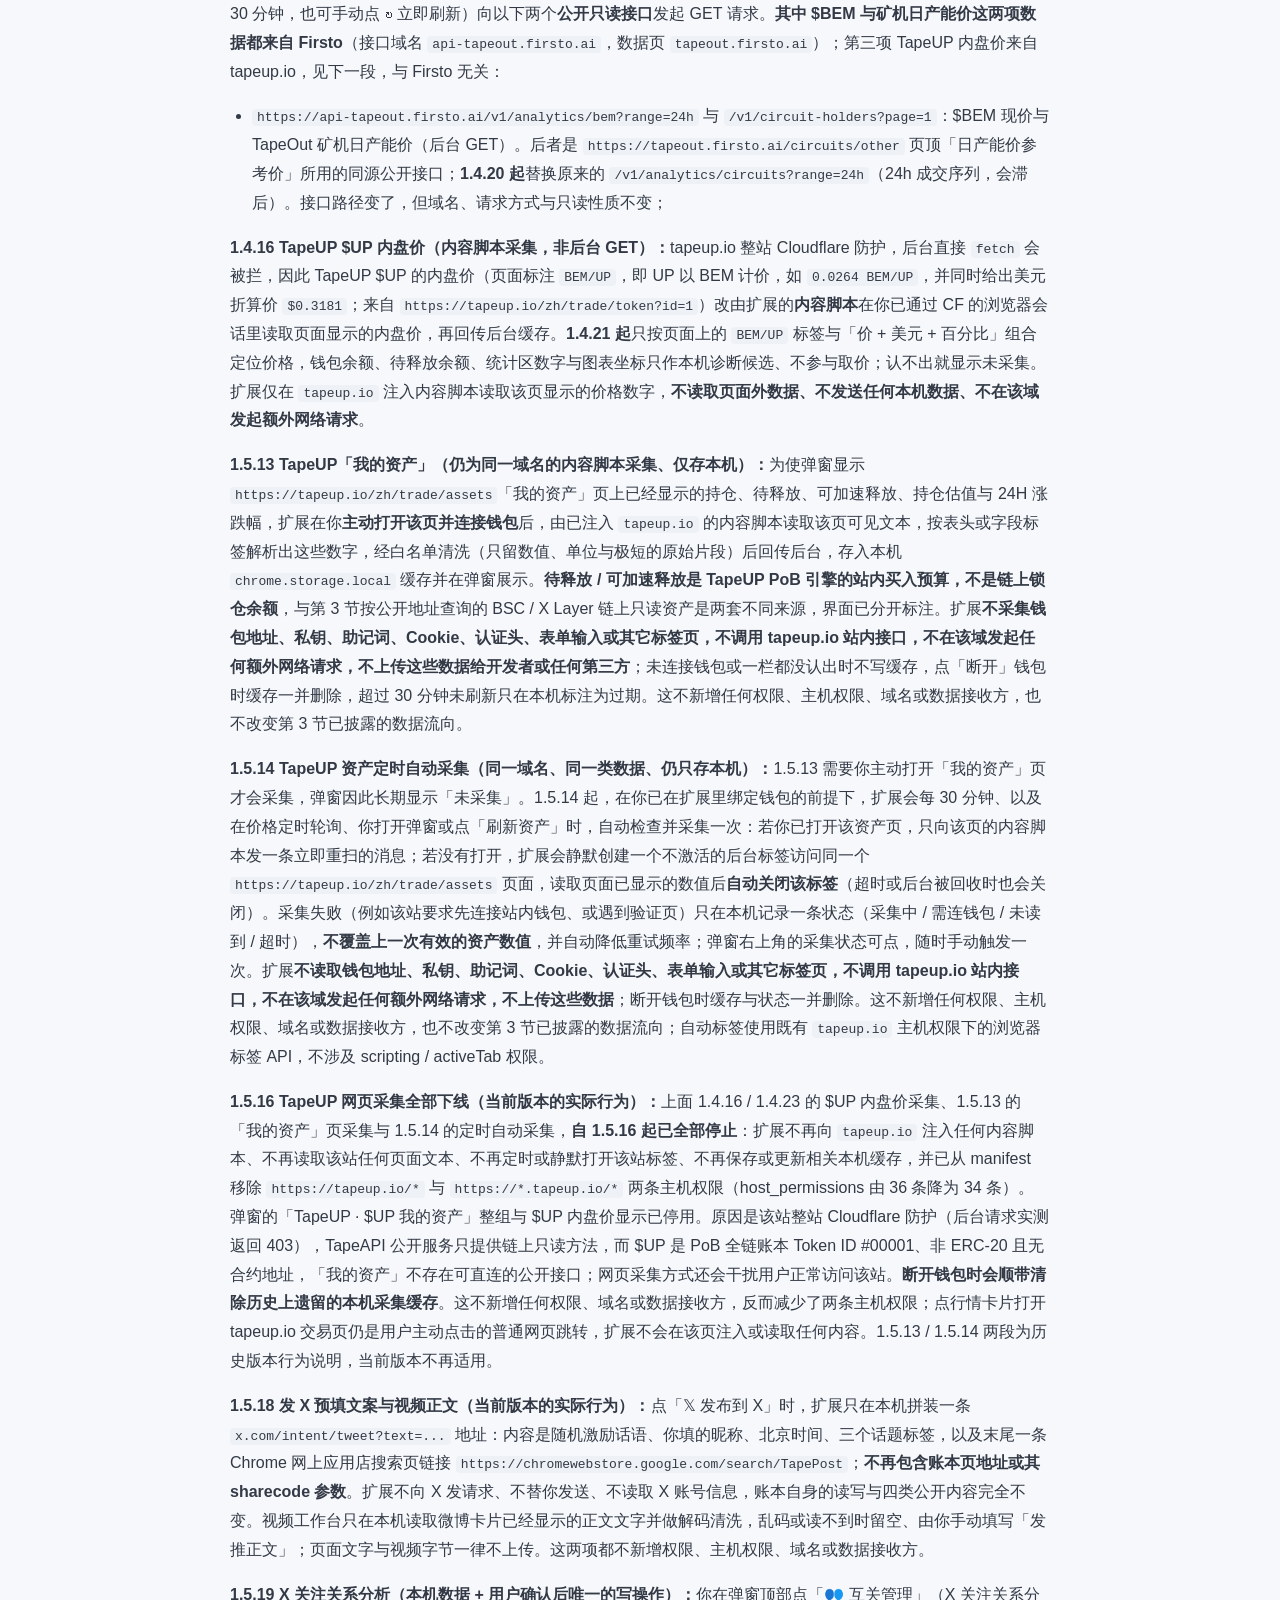
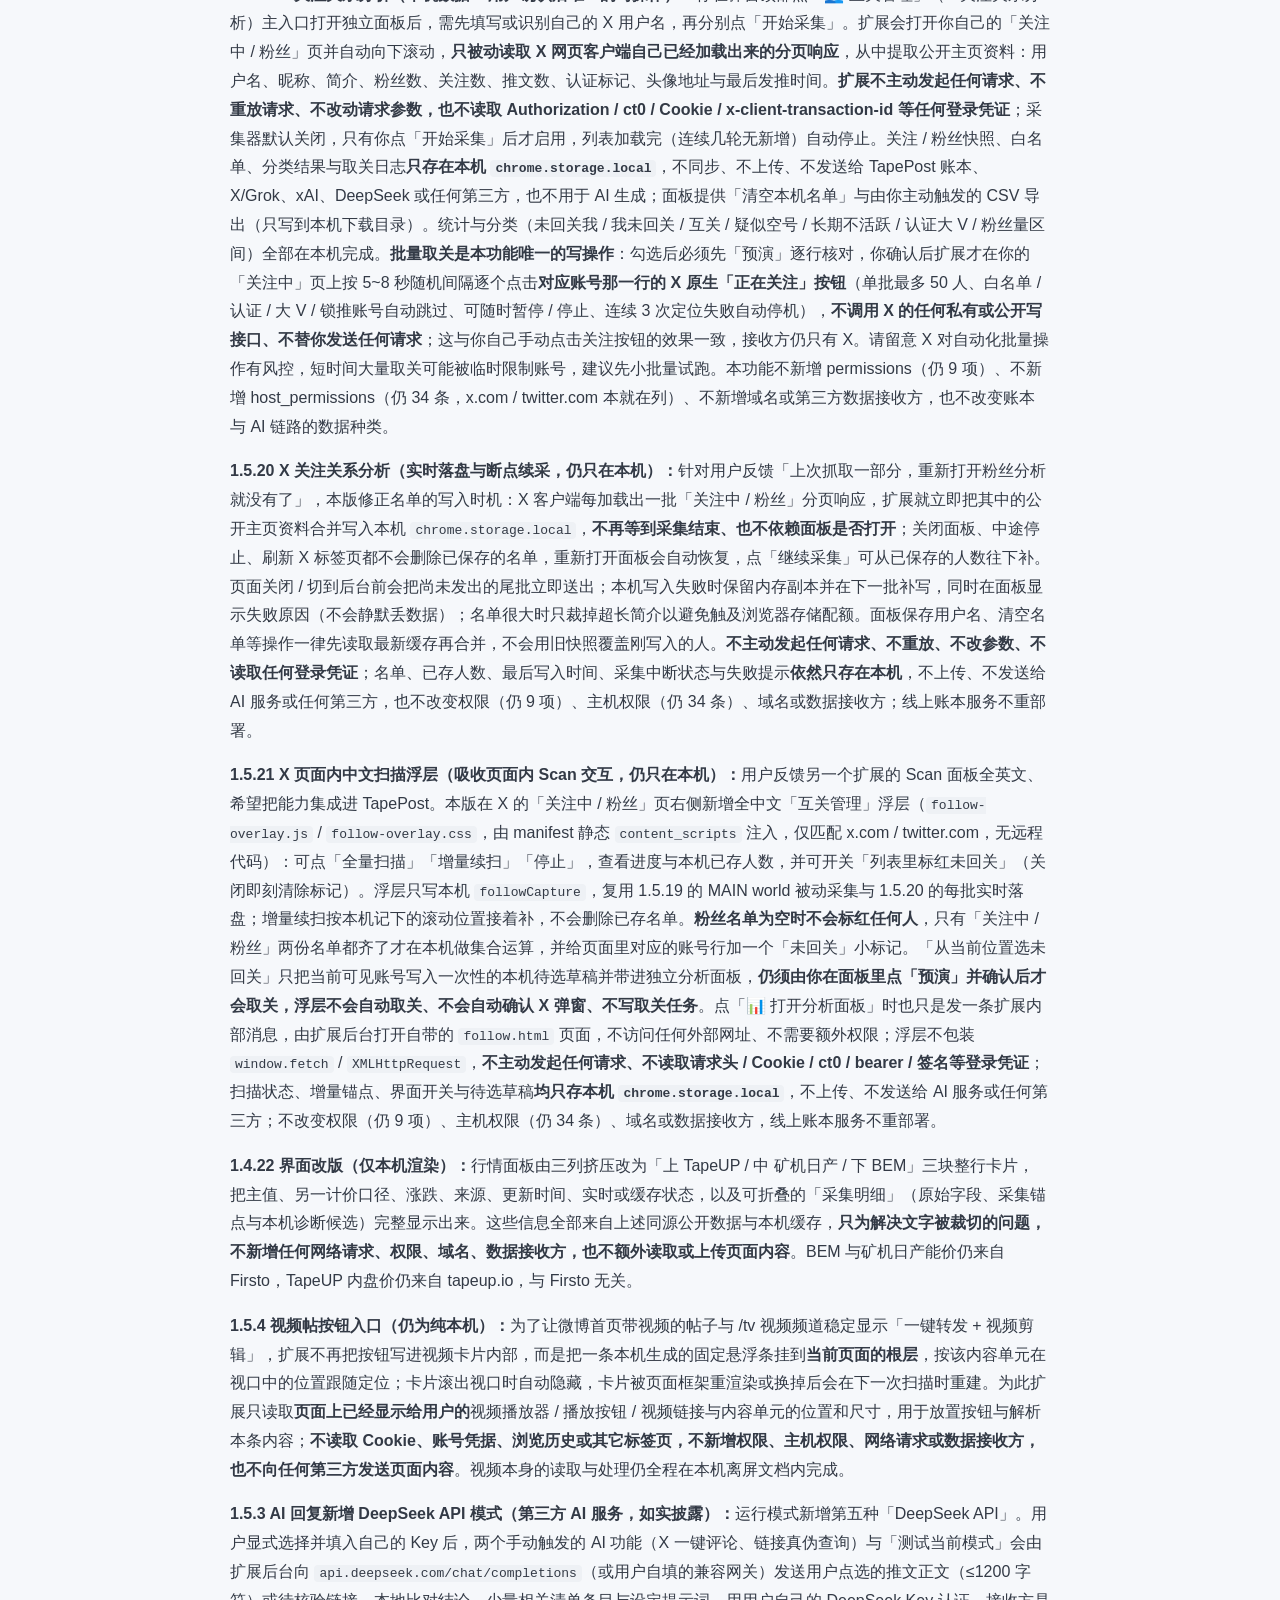
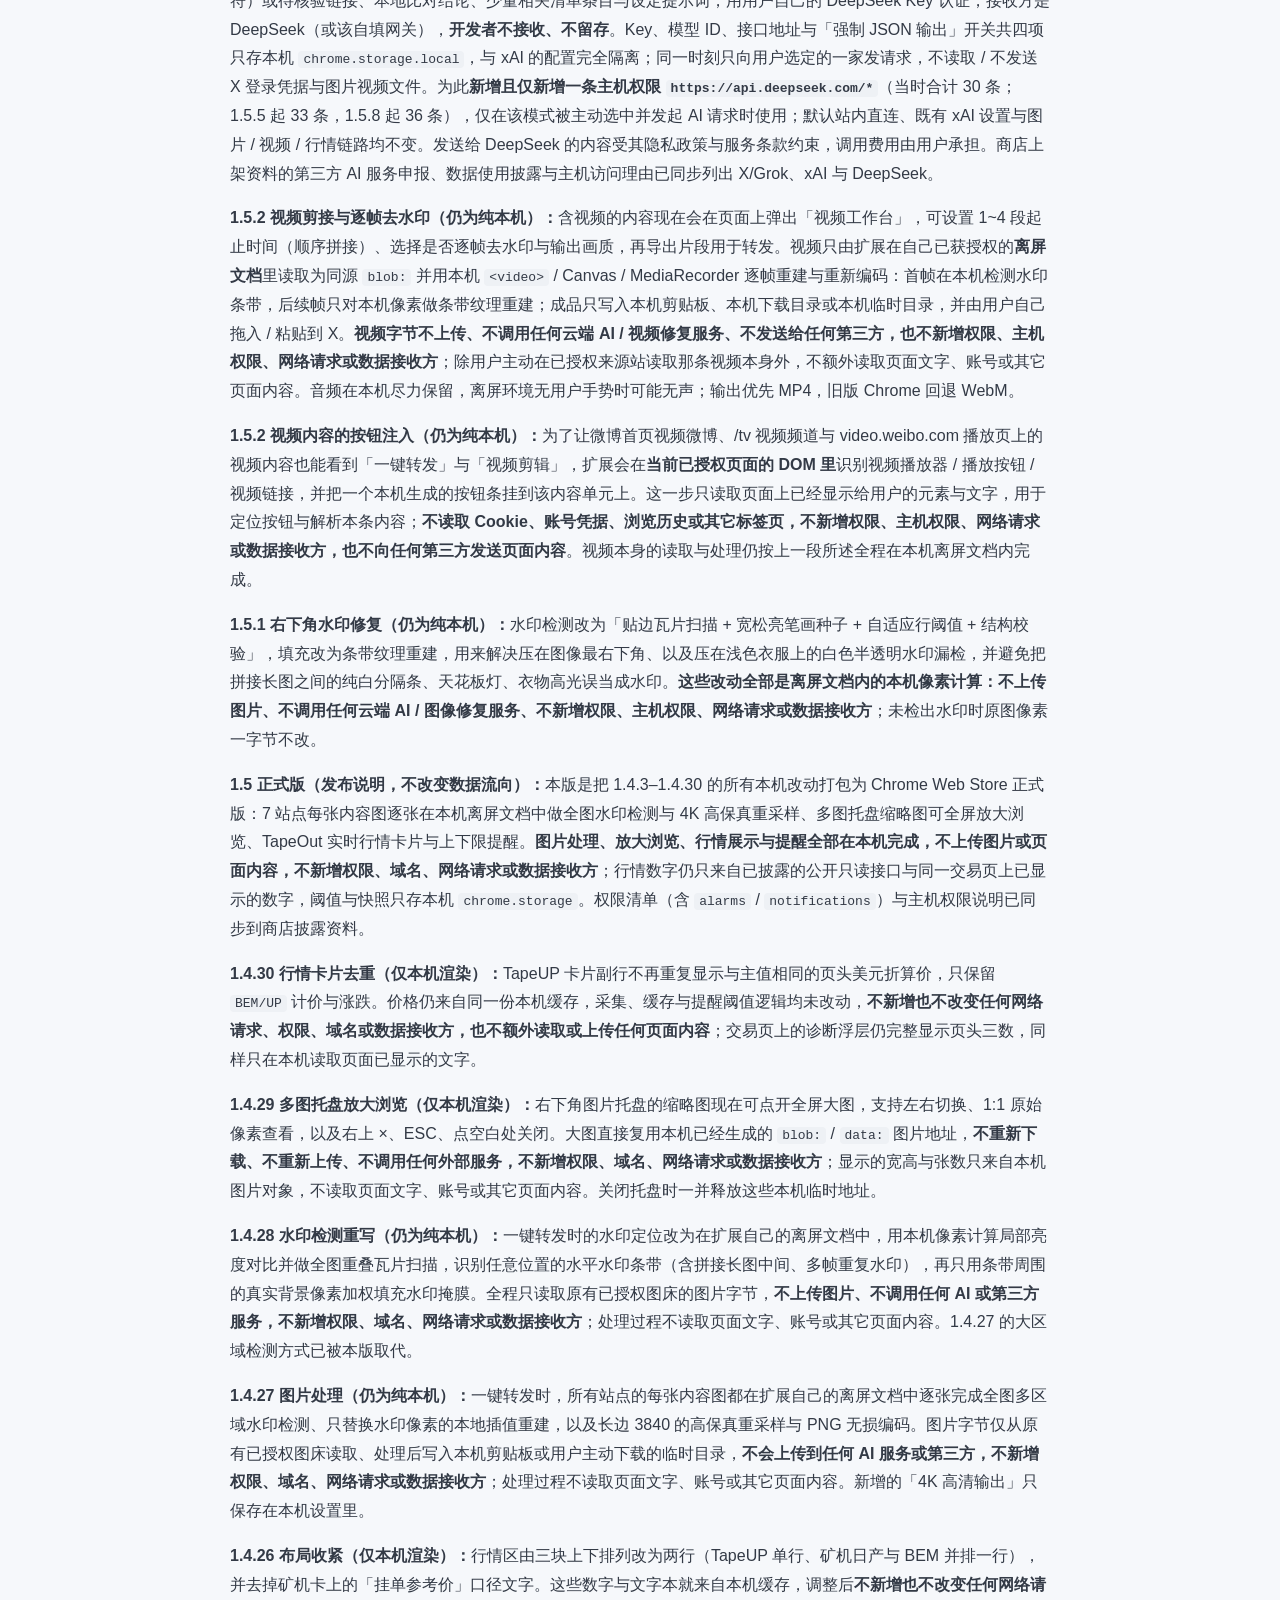
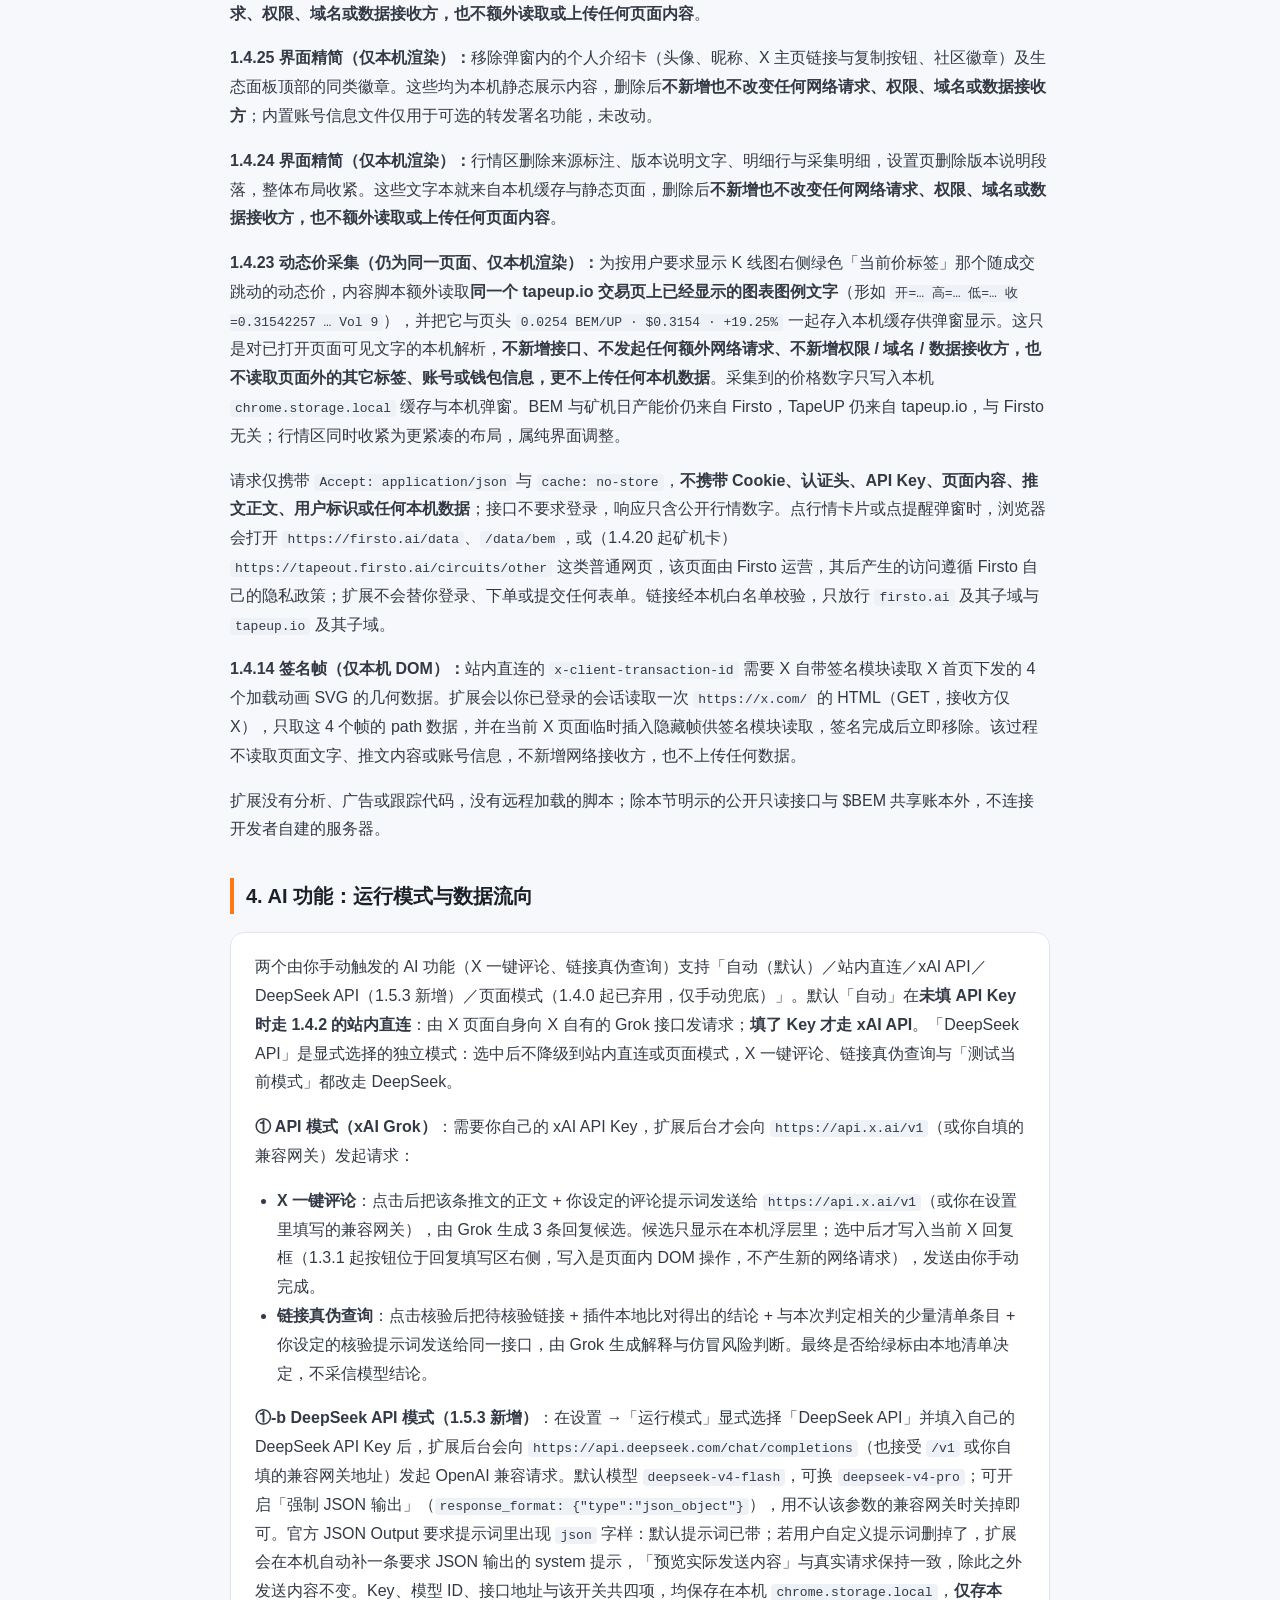
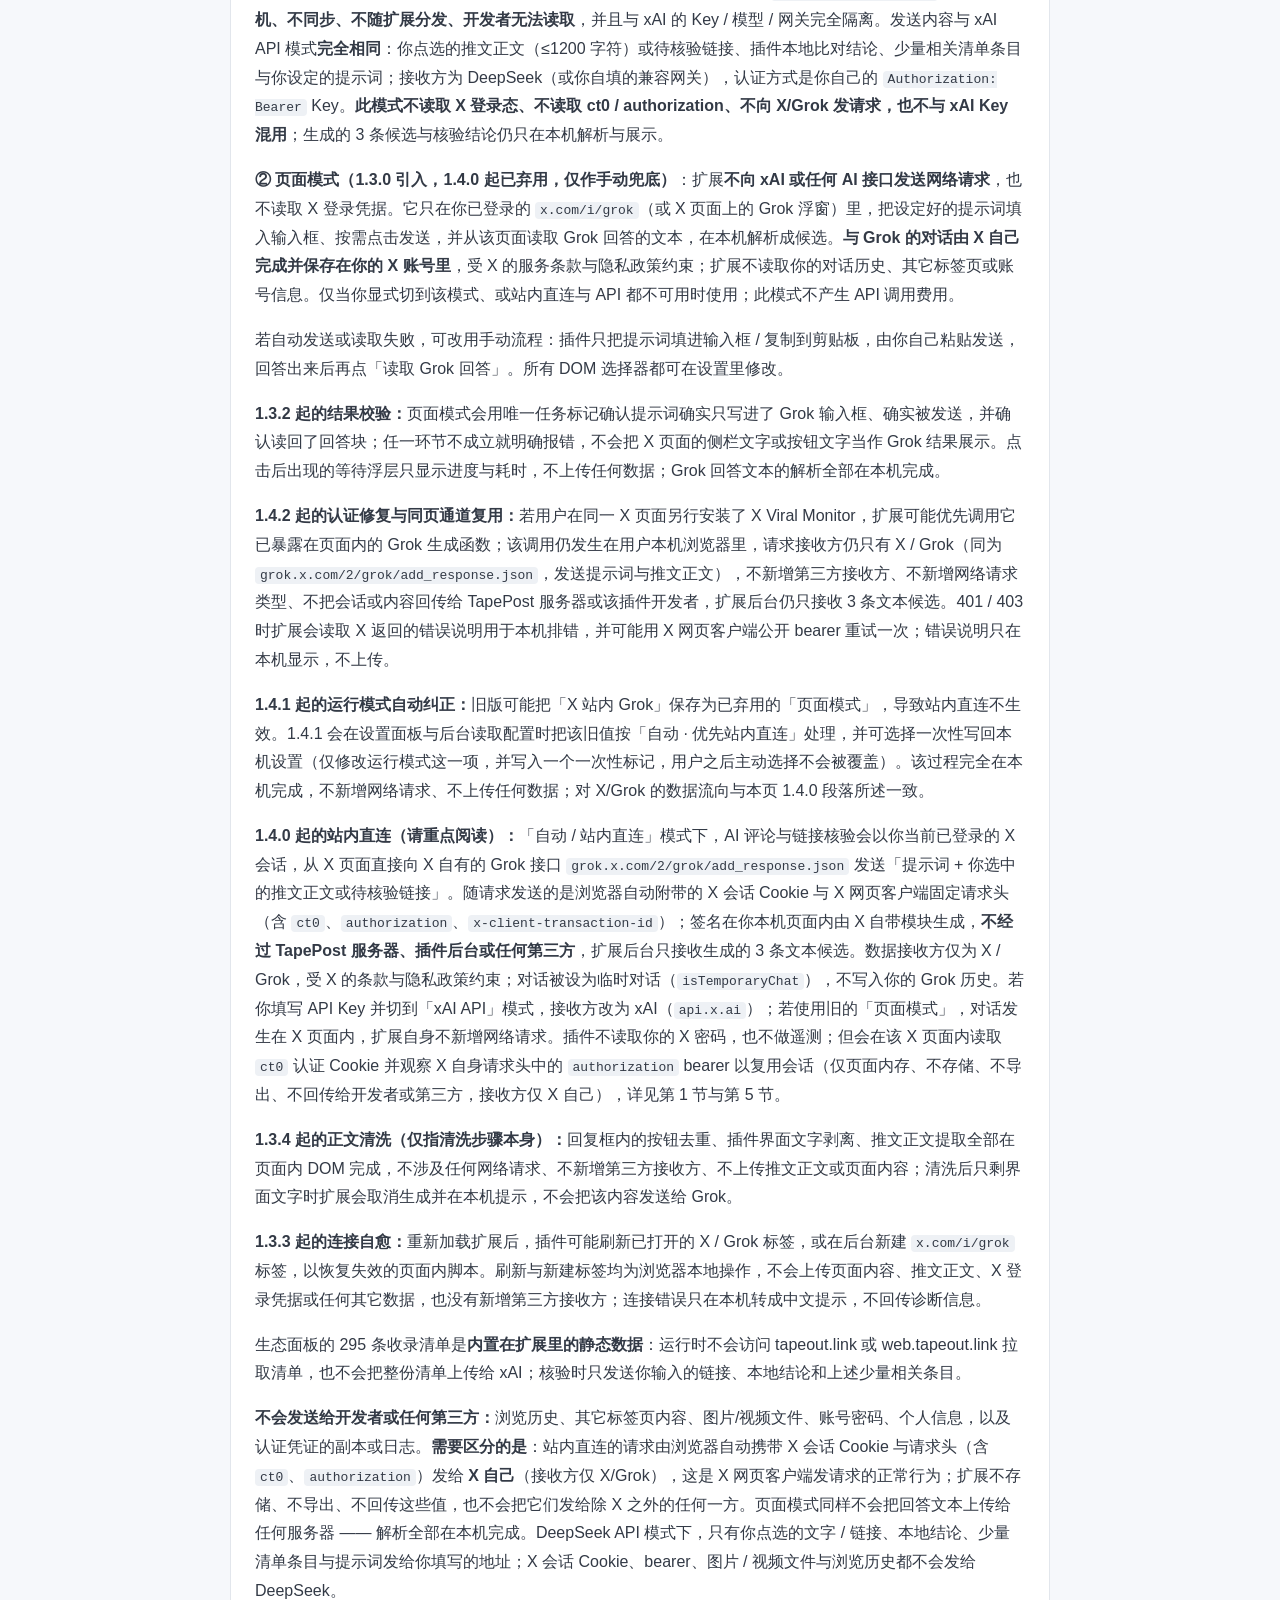
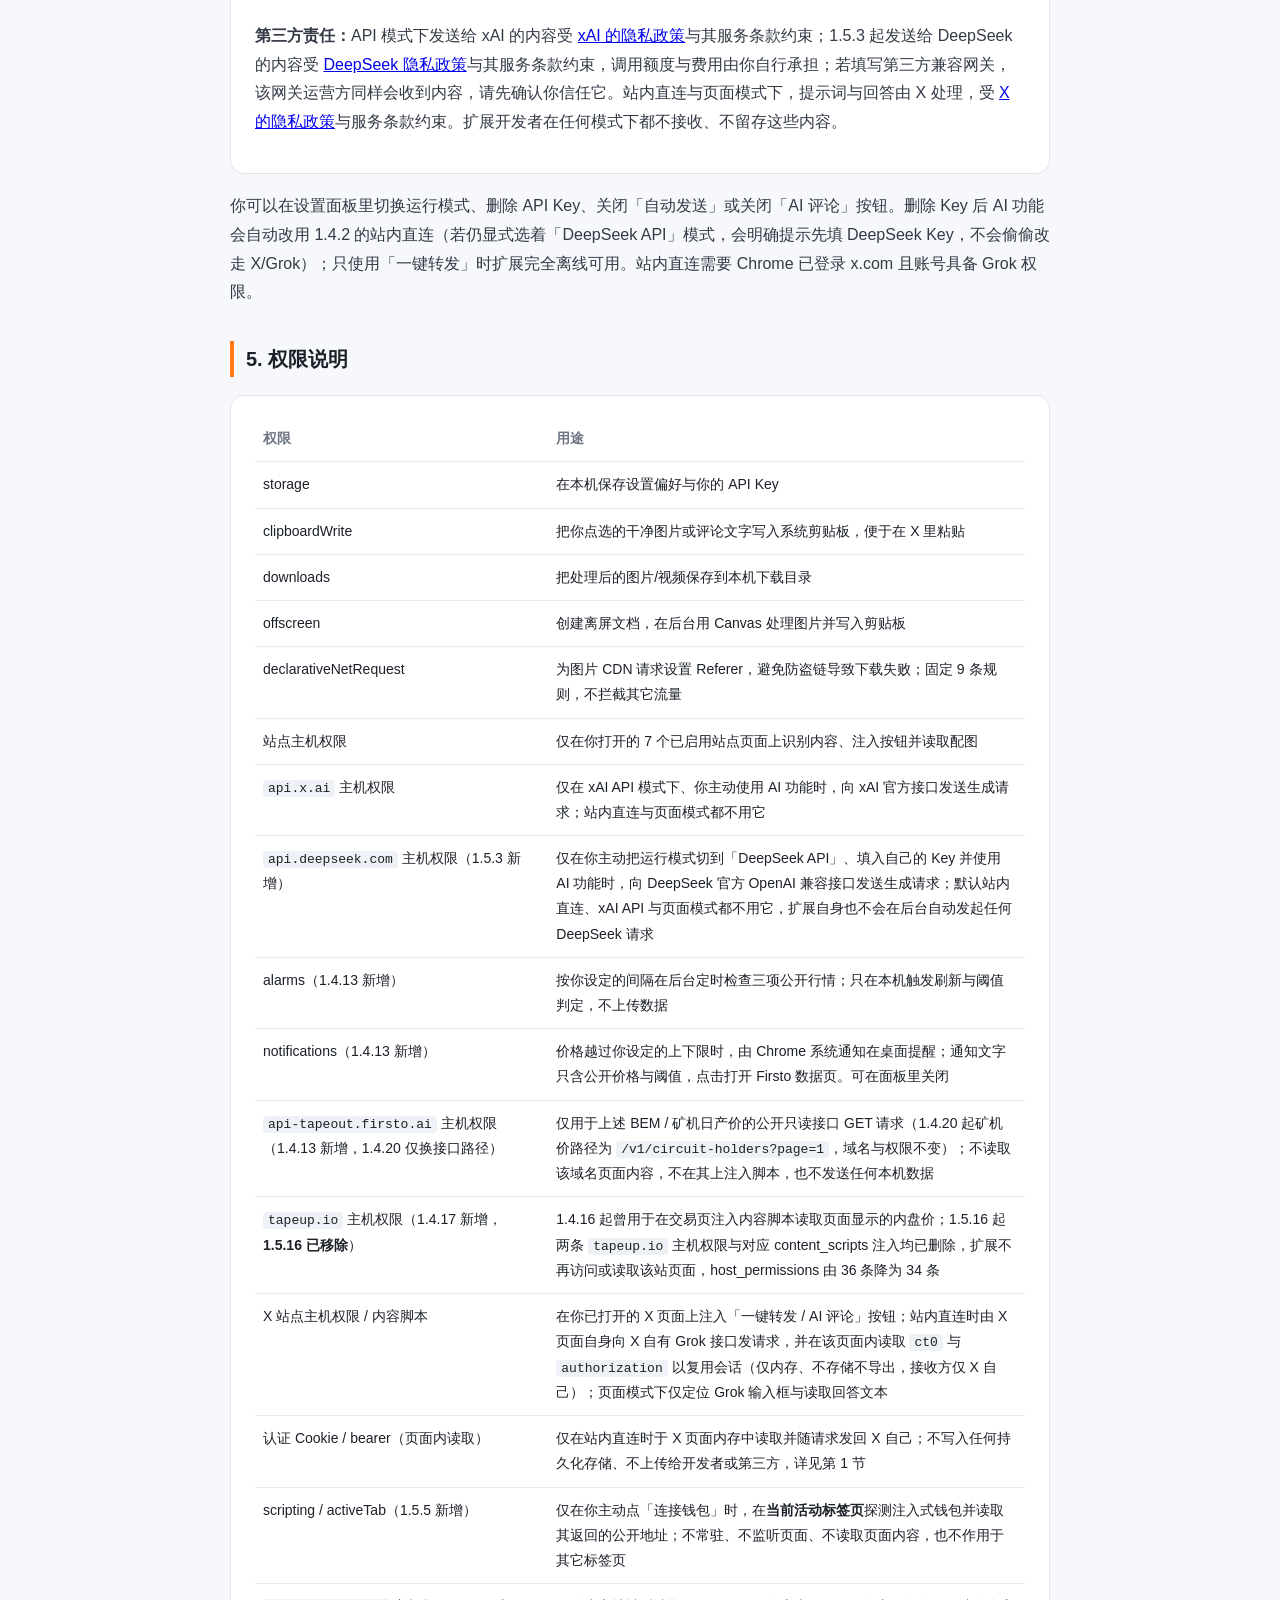
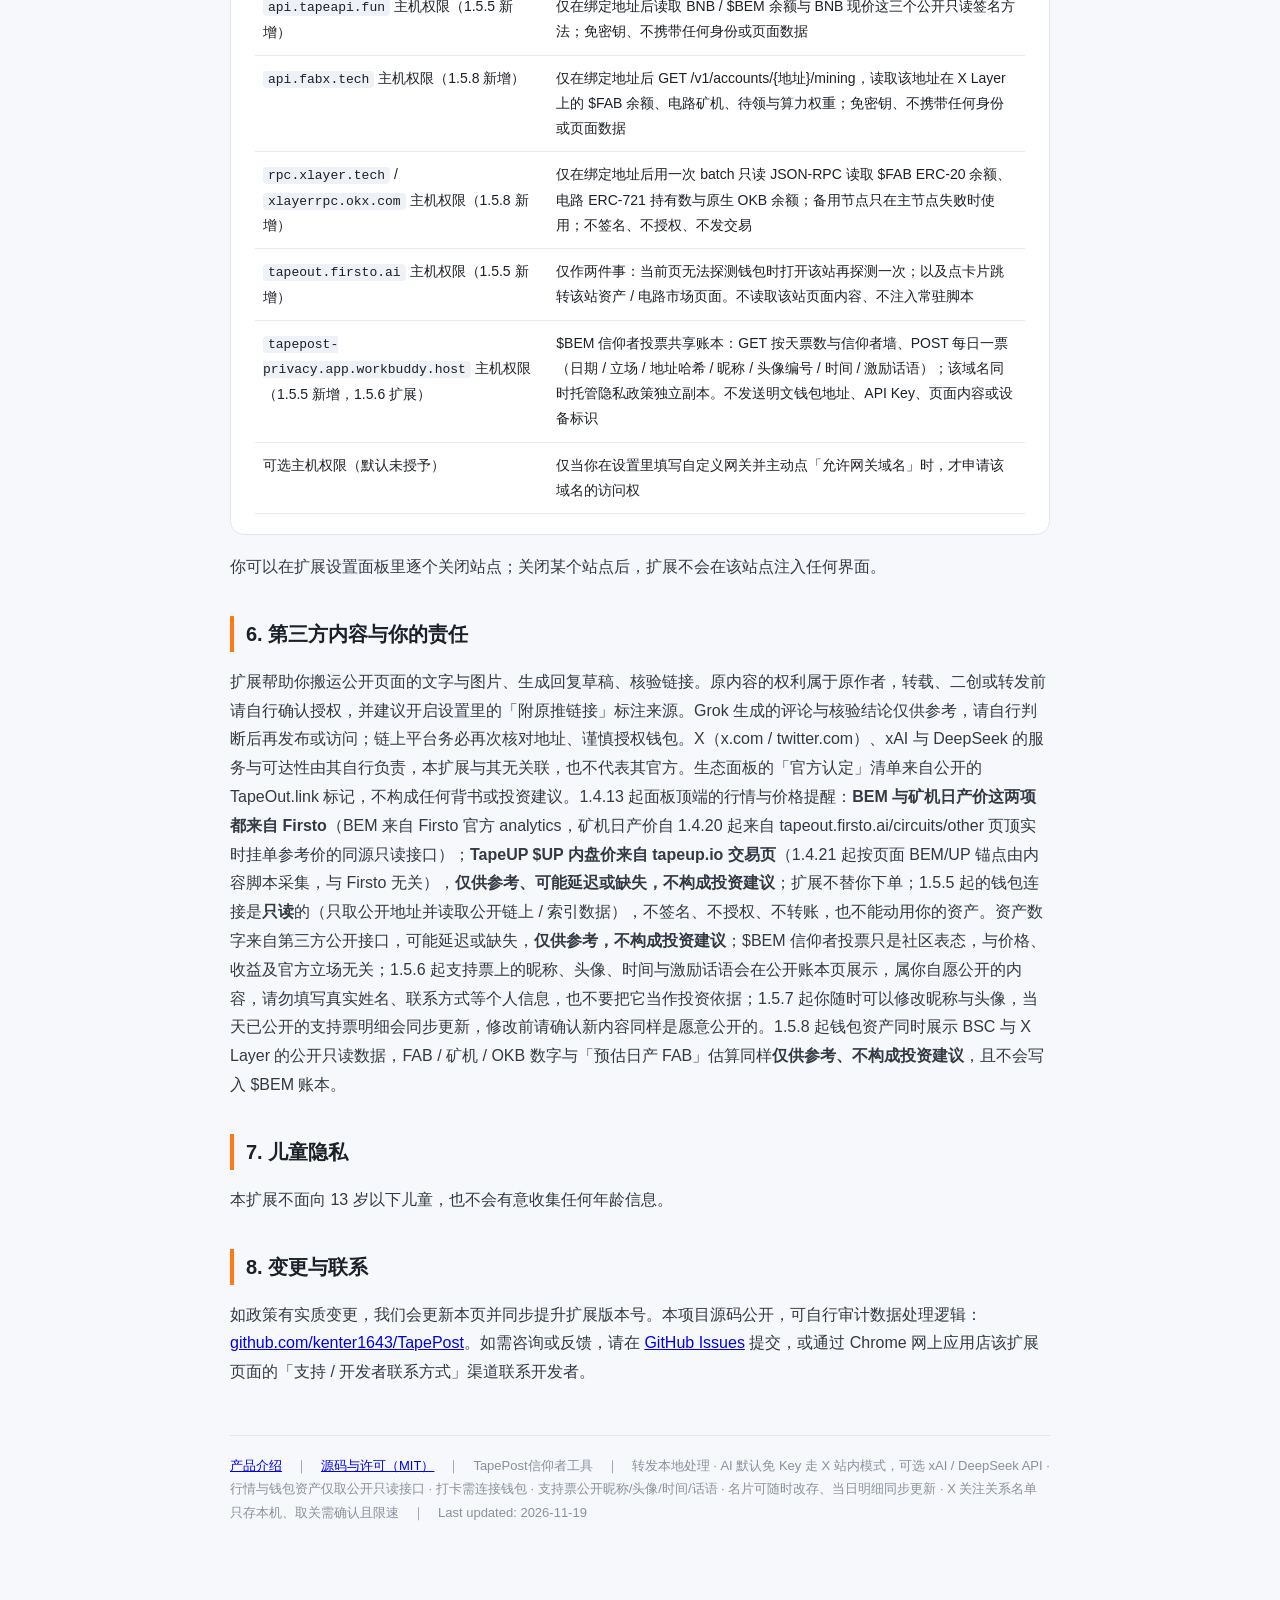
==== commit 2b13d81c: "1.5.21：X 页面内中文扫描浮层（全量/增量续扫/行内标红/待选带入面板）" ====
--- a/store/privacy-site/index.html
+++ b/store/privacy-site/index.html
@@ -39,7 +39,7 @@
 <div class="wrap">
   <div class="brand"><span class="mark">信</span> TapePost信仰者工具</div>
   <h1>隐私政策</h1>
-  <div class="date">生效日期：2026 年 11 月 8 日　｜　最近修订：2026 年 11 月 19 日（1.5.20：修正关注名单写入时机，每批实时落盘、关闭面板不丢、可断点续采；此前 1.5.19：新增 X 关注关系分析，名单只在本机被动读取与计算、批量取关需预演确认且只点 X 原生按钮；此前 1.5.18：打卡名片发 X 的预填文案末尾改带 Chrome 网上应用店插件链接、不再带账本页链接；视频工作台正文改为本机解析卡片已显示的文字；此前 1.5.16：停止一切 tapeup.io 页面注入与采集、移除两条主机权限，host_permissions 由 36 条降为 34 条；此前 1.5.8：钱包资产在 BSC 之外增列 X Layer 的 $FAB 余额、电路矿机、待领与 OKB；新增 api.fabx.tech、rpc.xlayer.tech、xlayerrpc.okx.com 三条主机权限（当时合计 36 条，1.5.16 起为 34 条），数据流向见第 3 节。此前 1.5.7：信仰者昵称与内置头像可随时修改并保存；当天已投支持票时，改动会同步更新公开账本上对应的明细，断网则联网后补投；不新增数据种类、权限或接收方。此前 1.5.6：$BEM 打卡改为「连接钱包后才能投支持」，支持票会公开发布昵称、内置头像编号、北京时间与随机激励话语；身份哈希改为「钱包地址 + 日期」的 SHA-256；新增 10000 条本机激励话语文库与一键发到 X。数据流向见第 3 节。此前 1.5.5：行情改为 BEM 置顶大数字、描述文字缩小；新增只读钱包连接（OKX 欧意 / 币安 Web3 / TokenPocket / MetaMask 等注入式钱包，地址 AES-GCM 加密仅存本机）、基于 TapeOut API v1 与 TapeAPI 3.0.0 的钱包资产读取、$BEM 信仰者每日打卡与全网共享账本。新增 scripting / activeTab 两项权限与 api.tapeapi.fun、tapeout.firsto.ai、账本服务三条主机权限，数据流向见第 3 节。此前 1.5.4 修复微博视频帖入口、1.5.3 新增 DeepSeek API 模式）　｜　适用版本：1.5.20（历史版本 1.4.2 及以上同样适用）　｜　开发者：TapeOut 社区 · 昆哥</div>
+  <div class="date">生效日期：2026 年 11 月 8 日　｜　最近修订：2026 年 11 月 19 日（1.5.21：新增 X 页面内中文扫描浮层（全量 / 增量续扫 / 行内标红 / 待选带入面板），只在本机读写、不新增权限 / 域名 / 接收方；此前 1.5.20：修正关注名单写入时机，每批实时落盘、关闭面板不丢、可断点续采；此前 1.5.19：新增 X 关注关系分析，名单只在本机被动读取与计算、批量取关需预演确认且只点 X 原生按钮；此前 1.5.18：打卡名片发 X 的预填文案末尾改带 Chrome 网上应用店插件链接、不再带账本页链接；视频工作台正文改为本机解析卡片已显示的文字；此前 1.5.16：停止一切 tapeup.io 页面注入与采集、移除两条主机权限，host_permissions 由 36 条降为 34 条；此前 1.5.8：钱包资产在 BSC 之外增列 X Layer 的 $FAB 余额、电路矿机、待领与 OKB；新增 api.fabx.tech、rpc.xlayer.tech、xlayerrpc.okx.com 三条主机权限（当时合计 36 条，1.5.16 起为 34 条），数据流向见第 3 节。此前 1.5.7：信仰者昵称与内置头像可随时修改并保存；当天已投支持票时，改动会同步更新公开账本上对应的明细，断网则联网后补投；不新增数据种类、权限或接收方。此前 1.5.6：$BEM 打卡改为「连接钱包后才能投支持」，支持票会公开发布昵称、内置头像编号、北京时间与随机激励话语；身份哈希改为「钱包地址 + 日期」的 SHA-256；新增 10000 条本机激励话语文库与一键发到 X。数据流向见第 3 节。此前 1.5.5：行情改为 BEM 置顶大数字、描述文字缩小；新增只读钱包连接（OKX 欧意 / 币安 Web3 / TokenPocket / MetaMask 等注入式钱包，地址 AES-GCM 加密仅存本机）、基于 TapeOut API v1 与 TapeAPI 3.0.0 的钱包资产读取、$BEM 信仰者每日打卡与全网共享账本。新增 scripting / activeTab 两项权限与 api.tapeapi.fun、tapeout.firsto.ai、账本服务三条主机权限，数据流向见第 3 节。此前 1.5.4 修复微博视频帖入口、1.5.3 新增 DeepSeek API 模式）　｜　适用版本：1.5.21（历史版本 1.4.2 及以上同样适用）　｜　开发者：TapeOut 社区 · 昆哥</div>
 
   <div class="box hi">
     <strong>一句话总结：</strong> 扩展本身<strong>没有账号体系、没有统计或遥测</strong>，除 1.5.5 新增的 $BEM 投票共享账本外<strong>没有其它服务器</strong>。「一键转发」的提取、去水印、剪贴板与下载全部在本机完成，不上传任何数据。<strong>AI 功能默认走「X 站内直连」</strong>（免 API Key）：由你已打开的 X 页面，以你已登录的会话直接向 X 自有的 Grok 接口发送「设定提示词 + 你选中的推文正文或待核验链接」，接收方仅 X/Grok，扩展后台只接收生成的 3 条文本候选；只有你主动切换到「xAI API」或「DeepSeek API」模式并填写自己的 Key 时，接收方才改为对应服务商（xAI 或 DeepSeek）；两家的 Key 与配置分开保存，同一时刻只会向你选定的那一家发请求。为让 X 认可是自己网页客户端发出的请求，页面内脚本会在本机读取 <code>ct0</code> 认证 Cookie 与 <code>authorization</code> bearer，这些值仅留在该页面内存，不存储、不导出、不回传给开发者。不使用 AI 功能时不会发起任何相关请求。<strong>1.5.5 起</strong>：只读钱包绑定会把一个公开地址用 AES-GCM 加密存在本机，加密密钥同样只在本机；扩展不接触私钥 / 助记词、不签名、不发交易。读取资产时会把这个公开地址发给 Firsto 的 TapeOut API 与 TapeAPI 公共签名读取服务（只读，不含身份信息）。$BEM 信仰者打卡<strong>必须先连接钱包</strong>，会向一个公开的共享账本提交「日期 + 立场 + 钱包地址哈希 + 你主动填写/抽取的昵称、内置头像编号、打卡时间与一句激励话语」，这些内容会在账本公开页展示；<strong>明文钱包地址绝不上传</strong>；该账本由开发者运营，除此以外扩展仍无账号体系、无统计或遥测。<strong>1.5.7 起</strong>昵称与头像可随时修改并保存，当天已上墙的支持票明细会同步更新。<strong>1.5.8 起</strong>钱包资产除 BSC 的 $BEM / 矿机外，还会把同一个公开地址在 X Layer 上的 $FAB 余额、电路矿机、待领 FAB 与 OKB 余额一并只读罗列；为此新增 FabX 官方 PoD 索引与 X Layer 公共 RPC 两个数据接收方，两者都只收到公开地址与公开合约地址，不接收任何身份信息，详见第 3 节。
@@ -102,6 +102,7 @@
   <p><strong>1.5.18 发 X 预填文案与视频正文（当前版本的实际行为）：</strong>点「𝕏 发布到 X」时，扩展只在本机拼装一条 <code>x.com/intent/tweet?text=...</code> 地址：内容是随机激励话语、你填的昵称、北京时间、三个话题标签，以及末尾一条 Chrome 网上应用店搜索页链接 <code>https://chromewebstore.google.com/search/TapePost</code>；<strong>不再包含账本页地址或其 sharecode 参数</strong>。扩展不向 X 发请求、不替你发送、不读取 X 账号信息，账本自身的读写与四类公开内容完全不变。视频工作台只在本机读取微博卡片已经显示的正文文字并做解码清洗，乱码或读不到时留空、由你手动填写「发推正文」；页面文字与视频字节一律不上传。这两项都不新增权限、主机权限、域名或数据接收方。</p>
   <p><strong>1.5.19 X 关注关系分析（本机数据 + 用户确认后唯一的写操作）：</strong>你在弹窗顶部点「👥 互关管理」（X 关注关系分析）主入口打开独立面板后，需先填写或识别自己的 X 用户名，再分别点「开始采集」。扩展会打开你自己的「关注中 / 粉丝」页并自动向下滚动，<strong>只被动读取 X 网页客户端自己已经加载出来的分页响应</strong>，从中提取公开主页资料：用户名、昵称、简介、粉丝数、关注数、推文数、认证标记、头像地址与最后发推时间。<strong>扩展不主动发起任何请求、不重放请求、不改动请求参数，也不读取 Authorization / ct0 / Cookie / x-client-transaction-id 等任何登录凭证</strong>；采集器默认关闭，只有你点「开始采集」后才启用，列表加载完（连续几轮无新增）自动停止。关注 / 粉丝快照、白名单、分类结果与取关日志<strong>只存在本机 <code>chrome.storage.local</code></strong>，不同步、不上传、不发送给 TapePost 账本、X/Grok、xAI、DeepSeek 或任何第三方，也不用于 AI 生成；面板提供「清空本机名单」与由你主动触发的 CSV 导出（只写到本机下载目录）。统计与分类（未回关我 / 我未回关 / 互关 / 疑似空号 / 长期不活跃 / 认证大 V / 粉丝量区间）全部在本机完成。<strong>批量取关是本功能唯一的写操作</strong>：勾选后必须先「预演」逐行核对，你确认后扩展才在你的「关注中」页上按 5~8 秒随机间隔逐个点击<strong>对应账号那一行的 X 原生「正在关注」按钮</strong>（单批最多 50 人、白名单 / 认证 / 大 V / 锁推账号自动跳过、可随时暂停 / 停止、连续 3 次定位失败自动停机），<strong>不调用 X 的任何私有或公开写接口、不替你发送任何请求</strong>；这与你自己手动点击关注按钮的效果一致，接收方仍只有 X。请留意 X 对自动化批量操作有风控，短时间大量取关可能被临时限制账号，建议先小批量试跑。本功能不新增 permissions（仍 9 项）、不新增 host_permissions（仍 34 条，x.com / twitter.com 本就在列）、不新增域名或第三方数据接收方，也不改变账本与 AI 链路的数据种类。</p>
   <p><strong>1.5.20 X 关注关系分析（实时落盘与断点续采，仍只在本机）：</strong>针对用户反馈「上次抓取一部分，重新打开粉丝分析就没有了」，本版修正名单的写入时机：X 客户端每加载出一批「关注中 / 粉丝」分页响应，扩展就立即把其中的公开主页资料合并写入本机 <code>chrome.storage.local</code>，<strong>不再等到采集结束、也不依赖面板是否打开</strong>；关闭面板、中途停止、刷新 X 标签页都不会删除已保存的名单，重新打开面板会自动恢复，点「继续采集」可从已保存的人数往下补。页面关闭 / 切到后台前会把尚未发出的尾批立即送出；本机写入失败时保留内存副本并在下一批补写，同时在面板显示失败原因（不会静默丢数据）；名单很大时只裁掉超长简介以避免触及浏览器存储配额。面板保存用户名、清空名单等操作一律先读取最新缓存再合并，不会用旧快照覆盖刚写入的人。<strong>不主动发起任何请求、不重放、不改参数、不读取任何登录凭证</strong>；名单、已存人数、最后写入时间、采集中断状态与失败提示<strong>依然只存在本机</strong>，不上传、不发送给 AI 服务或任何第三方，也不改变权限（仍 9 项）、主机权限（仍 34 条）、域名或数据接收方；线上账本服务不重部署。</p>
+  <p><strong>1.5.21 X 页面内中文扫描浮层（吸收页面内 Scan 交互，仍只在本机）：</strong>用户反馈另一个扩展的 Scan 面板全英文、希望把能力集成进 TapePost。本版在 X 的「关注中 / 粉丝」页右侧新增全中文「互关管理」浮层（<code>follow-overlay.js</code> / <code>follow-overlay.css</code>，由 manifest 静态 <code>content_scripts</code> 注入，仅匹配 x.com / twitter.com，无远程代码）：可点「全量扫描」「增量续扫」「停止」，查看进度与本机已存人数，并可开关「列表里标红未回关」（关闭即刻清除标记）。浮层只写本机 <code>followCapture</code>，复用 1.5.19 的 MAIN world 被动采集与 1.5.20 的每批实时落盘；增量续扫按本机记下的滚动位置接着补，不会删除已存名单。<strong>粉丝名单为空时不会标红任何人</strong>，只有「关注中 / 粉丝」两份名单都齐了才在本机做集合运算，并给页面里对应的账号行加一个「未回关」小标记。「从当前位置选未回关」只把当前可见账号写入一次性的本机待选草稿并带进独立分析面板，<strong>仍须由你在面板里点「预演」并确认后才会取关，浮层不会自动取关、不会自动确认 X 弹窗、不写取关任务</strong>。点「📊 打开分析面板」时也只是发一条扩展内部消息，由扩展后台打开自带的 <code>follow.html</code> 页面，不访问任何外部网址、不需要额外权限；浮层不包装 <code>window.fetch</code> / <code>XMLHttpRequest</code>，<strong>不主动发起任何请求、不读取请求头 / Cookie / ct0 / bearer / 签名等登录凭证</strong>；扫描状态、增量锚点、界面开关与待选草稿<strong>均只存本机 <code>chrome.storage.local</code></strong>，不上传、不发送给 AI 服务或任何第三方；不改变权限（仍 9 项）、主机权限（仍 34 条）、域名或数据接收方，线上账本服务不重部署。</p>
   <p><strong>1.4.22 界面改版（仅本机渲染）：</strong>行情面板由三列挤压改为「上 TapeUP / 中 矿机日产 / 下 BEM」三块整行卡片，把主值、另一计价口径、涨跌、来源、更新时间、实时或缓存状态，以及可折叠的「采集明细」（原始字段、采集锚点与本机诊断候选）完整显示出来。这些信息全部来自上述同源公开数据与本机缓存，<strong>只为解决文字被裁切的问题，不新增任何网络请求、权限、域名、数据接收方，也不额外读取或上传页面内容</strong>。BEM 与矿机日产能价仍来自 Firsto，TapeUP 内盘价仍来自 tapeup.io，与 Firsto 无关。</p>
   <p><strong>1.5.4 视频帖按钮入口（仍为纯本机）：</strong>为了让微博首页带视频的帖子与 /tv 视频频道稳定显示「一键转发 + 视频剪辑」，扩展不再把按钮写进视频卡片内部，而是把一条本机生成的固定悬浮条挂到<strong>当前页面的根层</strong>，按该内容单元在视口中的位置跟随定位；卡片滚出视口时自动隐藏，卡片被页面框架重渲染或换掉后会在下一次扫描时重建。为此扩展只读取<strong>页面上已经显示给用户的</strong>视频播放器 / 播放按钮 / 视频链接与内容单元的位置和尺寸，用于放置按钮与解析本条内容；<strong>不读取 Cookie、账号凭据、浏览历史或其它标签页，不新增权限、主机权限、网络请求或数据接收方，也不向任何第三方发送页面内容</strong>。视频本身的读取与处理仍全程在本机离屏文档内完成。</p>
   <p><strong>1.5.3 AI 回复新增 DeepSeek API 模式（第三方 AI 服务，如实披露）：</strong>运行模式新增第五种「DeepSeek API」。用户显式选择并填入自己的 Key 后，两个手动触发的 AI 功能（X 一键评论、链接真伪查询）与「测试当前模式」会由扩展后台向 <code>api.deepseek.com/chat/completions</code>（或用户自填的兼容网关）发送用户点选的推文正文（≤1200 字符）或待核验链接、本地比对结论、少量相关清单条目与设定提示词，用用户自己的 DeepSeek Key 认证，接收方是 DeepSeek（或该自填网关），<strong>开发者不接收、不留存</strong>。Key、模型 ID、接口地址与「强制 JSON 输出」开关共四项只存本机 <code>chrome.storage.local</code>，与 xAI 的配置完全隔离；同一时刻只向用户选定的一家发请求，不读取 / 不发送 X 登录凭据与图片视频文件。为此<strong>新增且仅新增一条主机权限 <code>https://api.deepseek.com/*</code></strong>（当时合计 30 条；1.5.5 起 33 条，1.5.8 起 36 条），仅在该模式被主动选中并发起 AI 请求时使用；默认站内直连、既有 xAI 设置与图片 / 视频 / 行情链路均不变。发送给 DeepSeek 的内容受其隐私政策与服务条款约束，调用费用由用户承担。商店上架资料的第三方 AI 服务申报、数据使用披露与主机访问理由已同步列出 X/Grok、xAI 与 DeepSeek。</p>
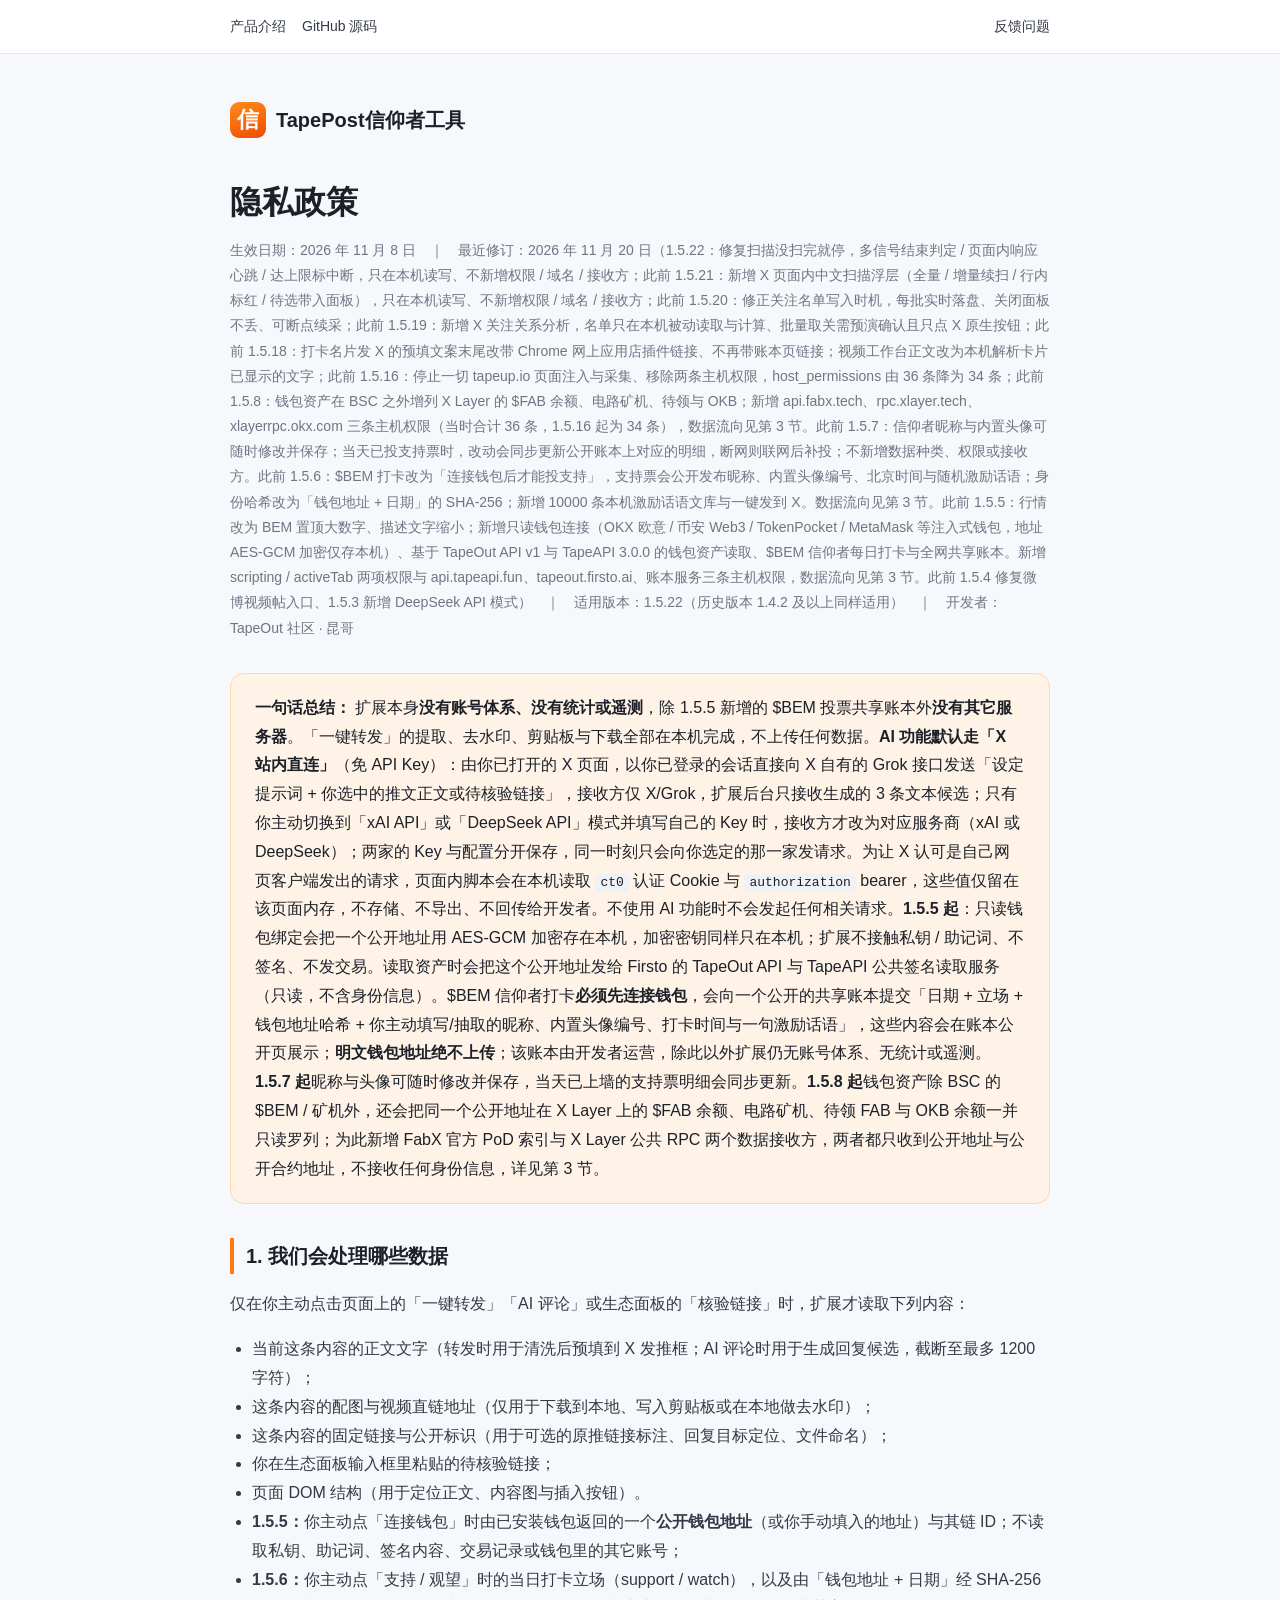
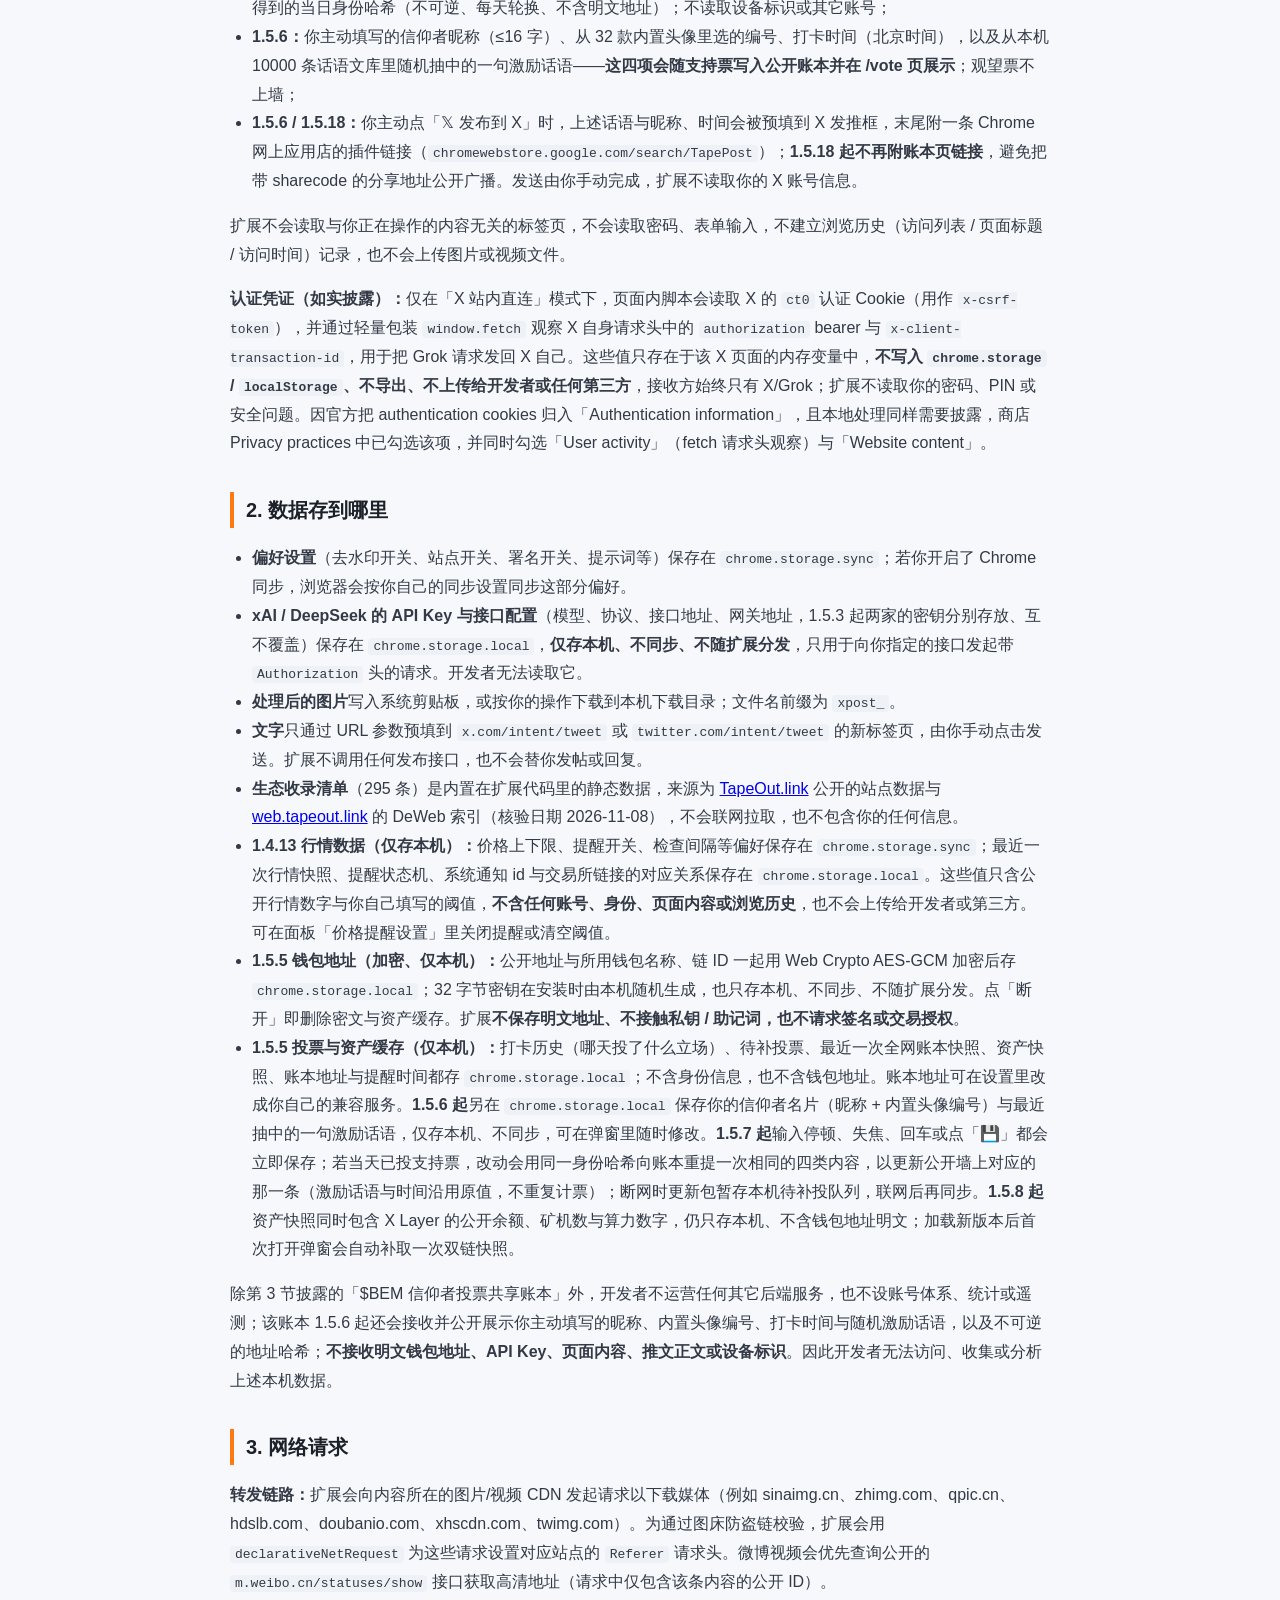
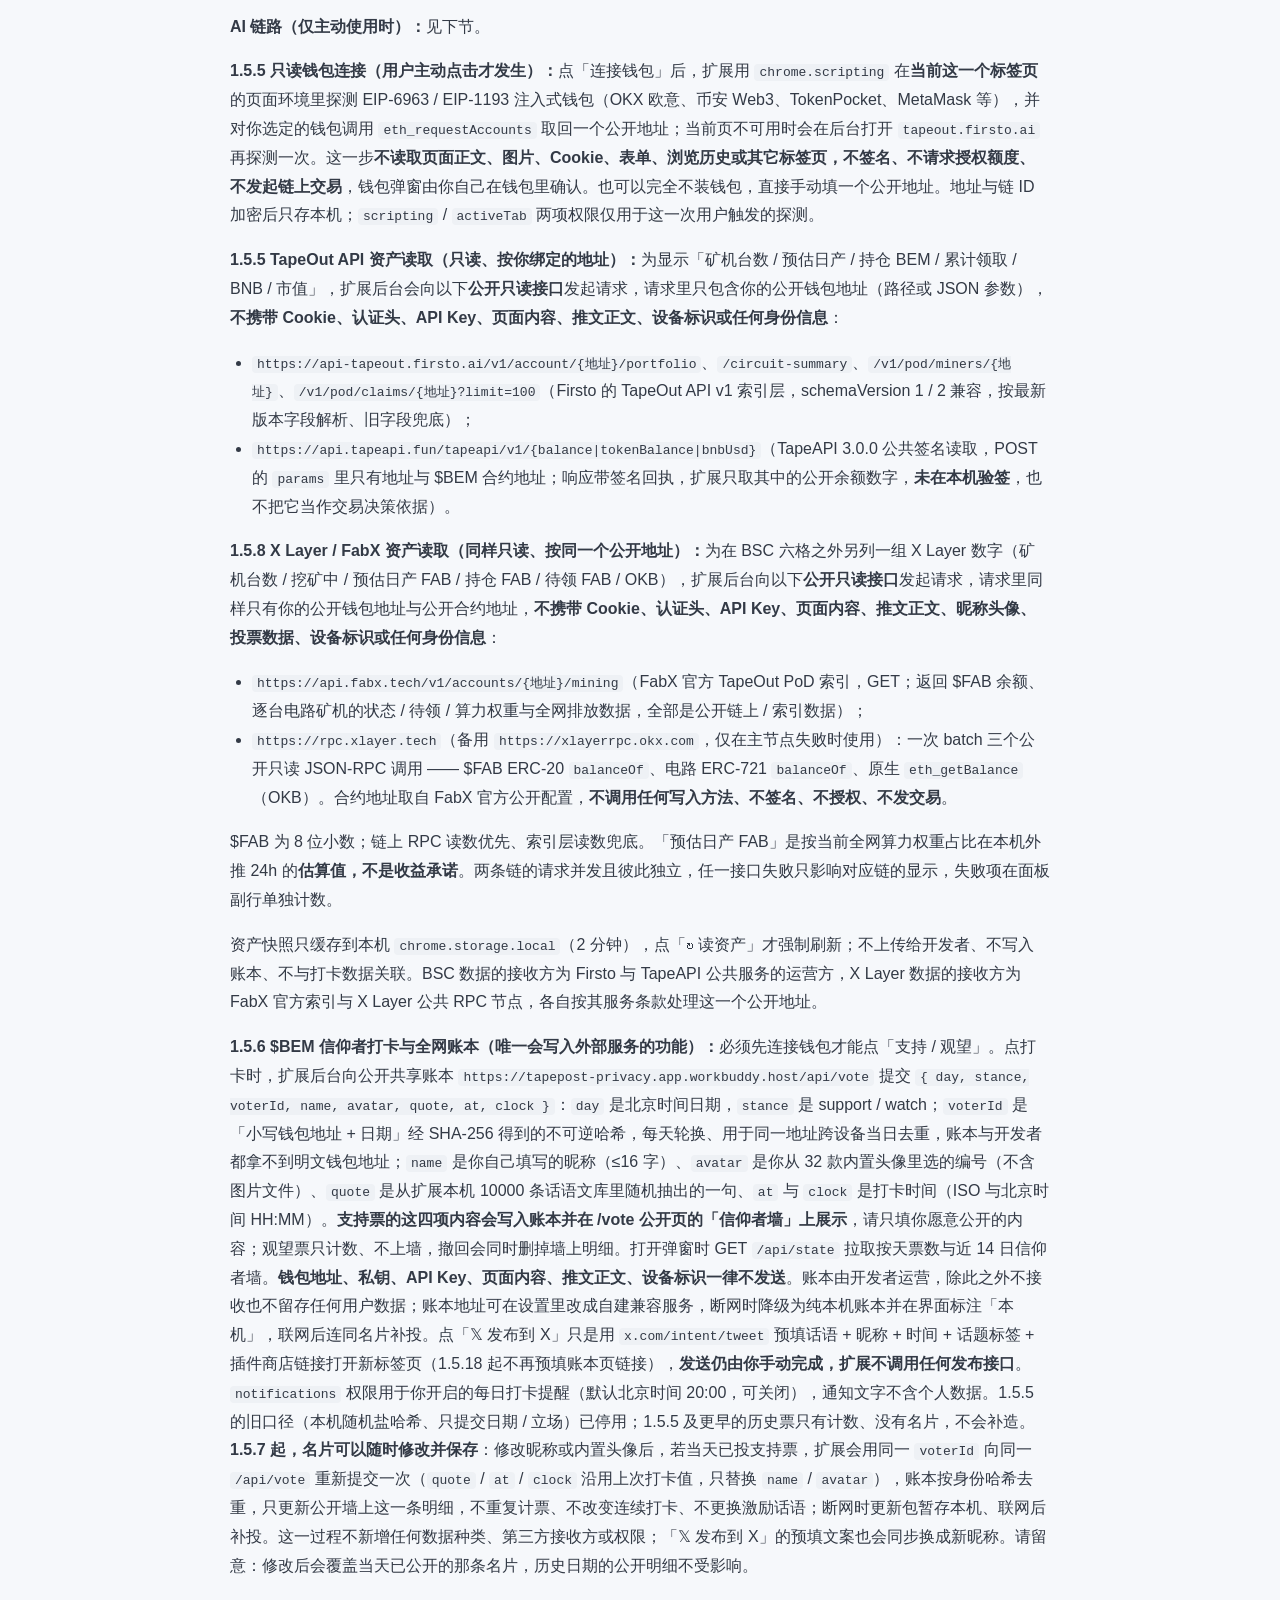
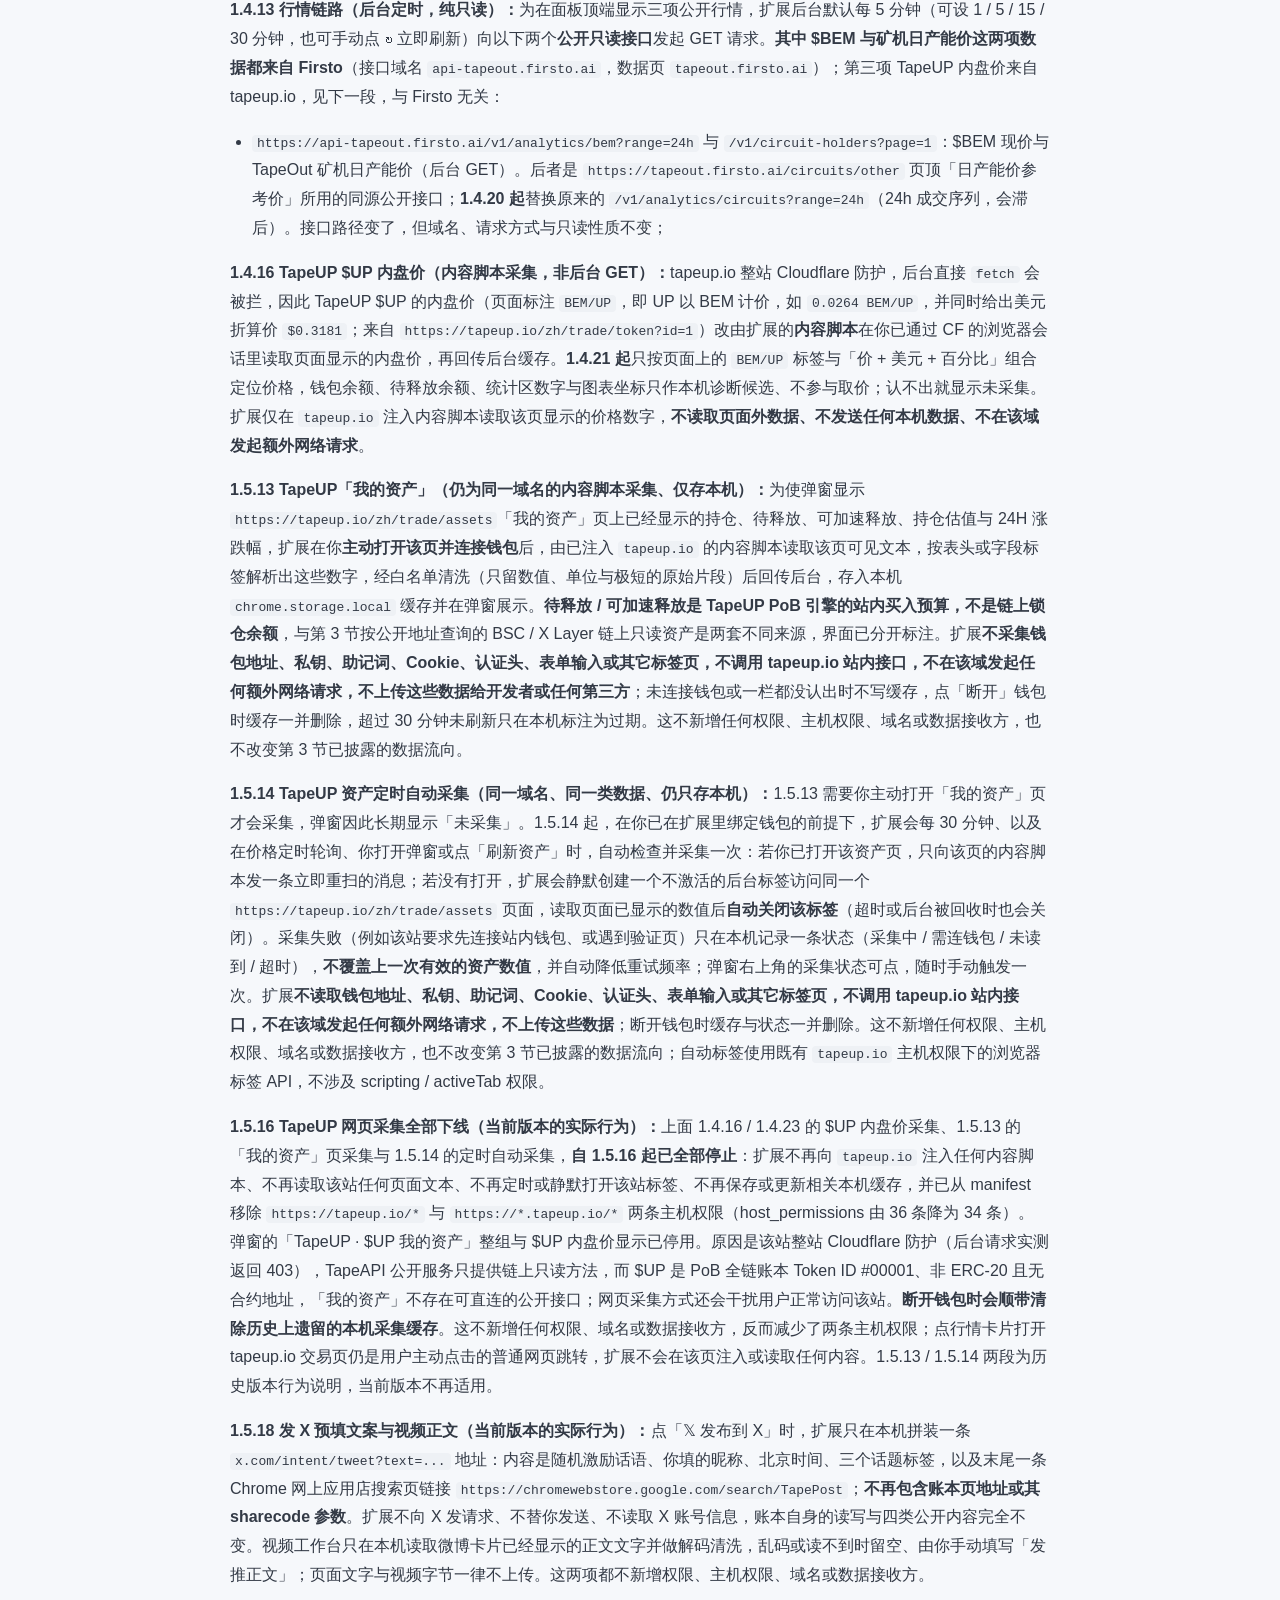
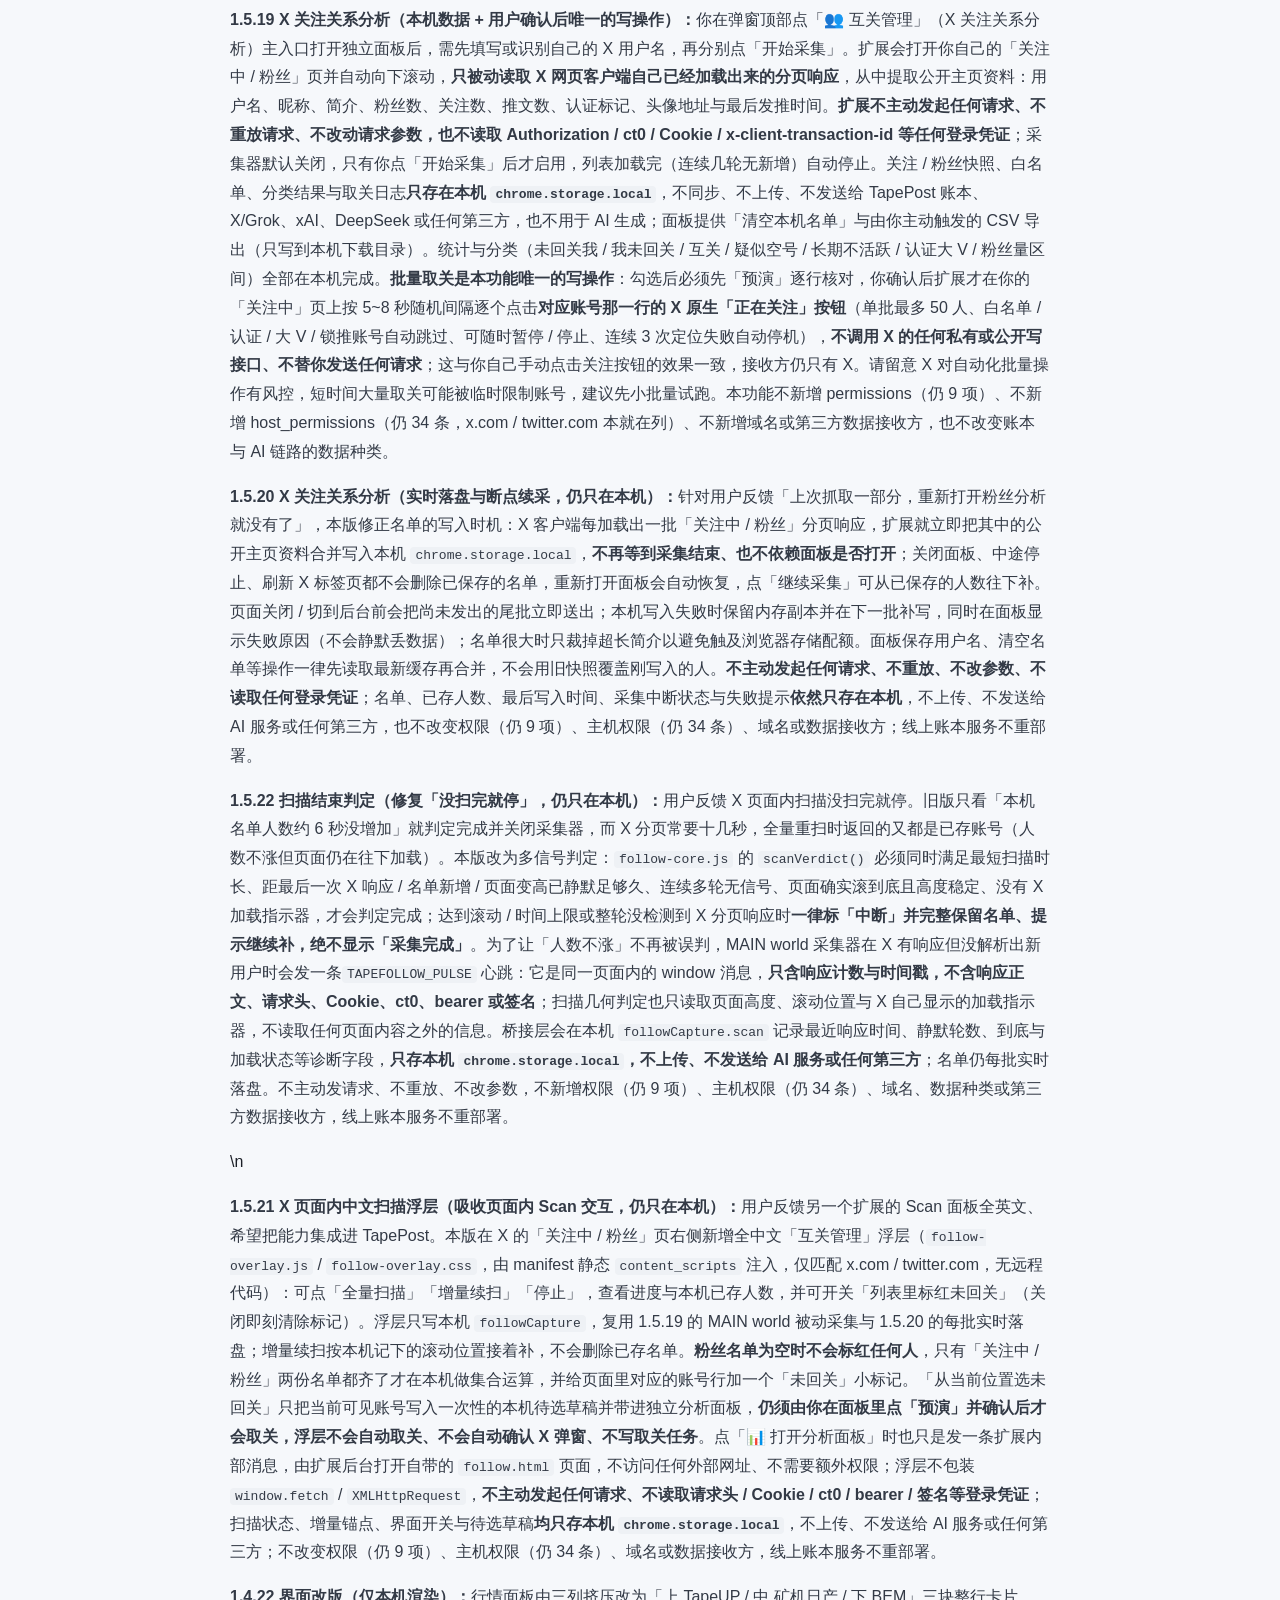
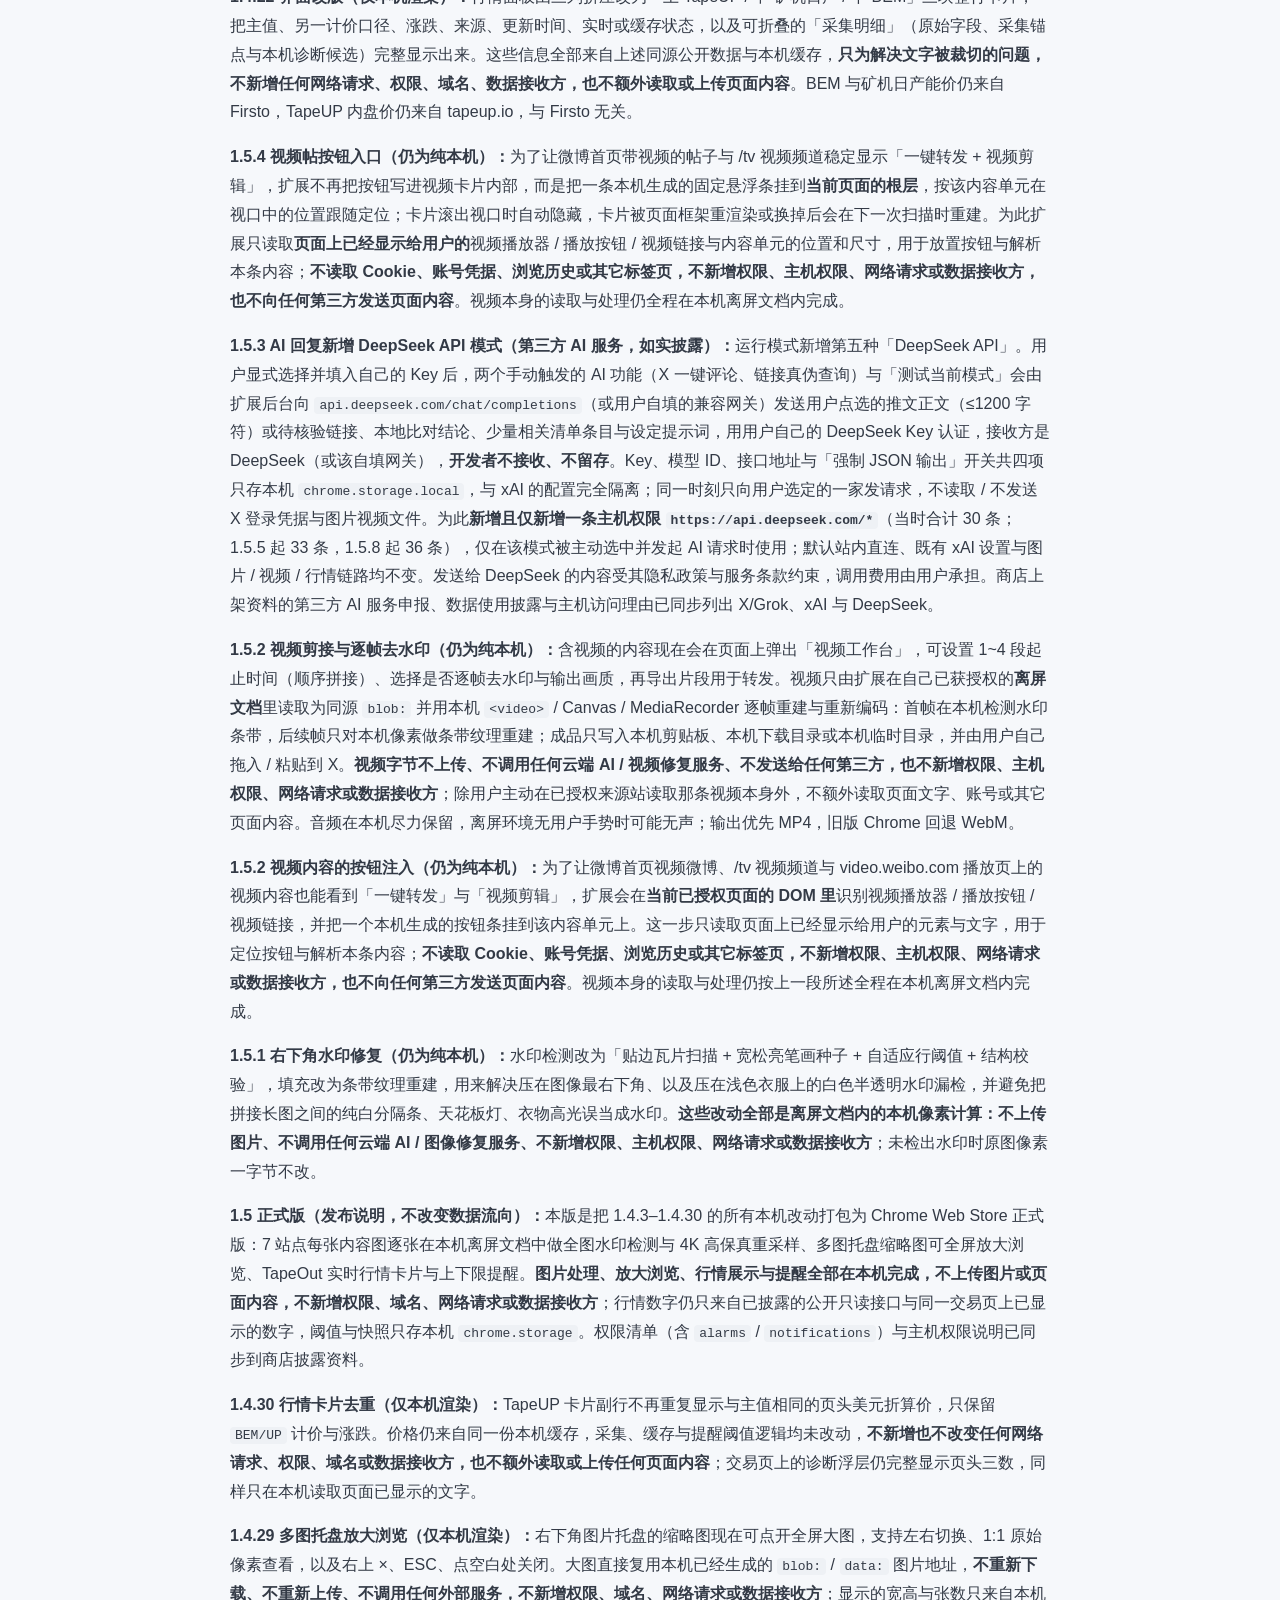
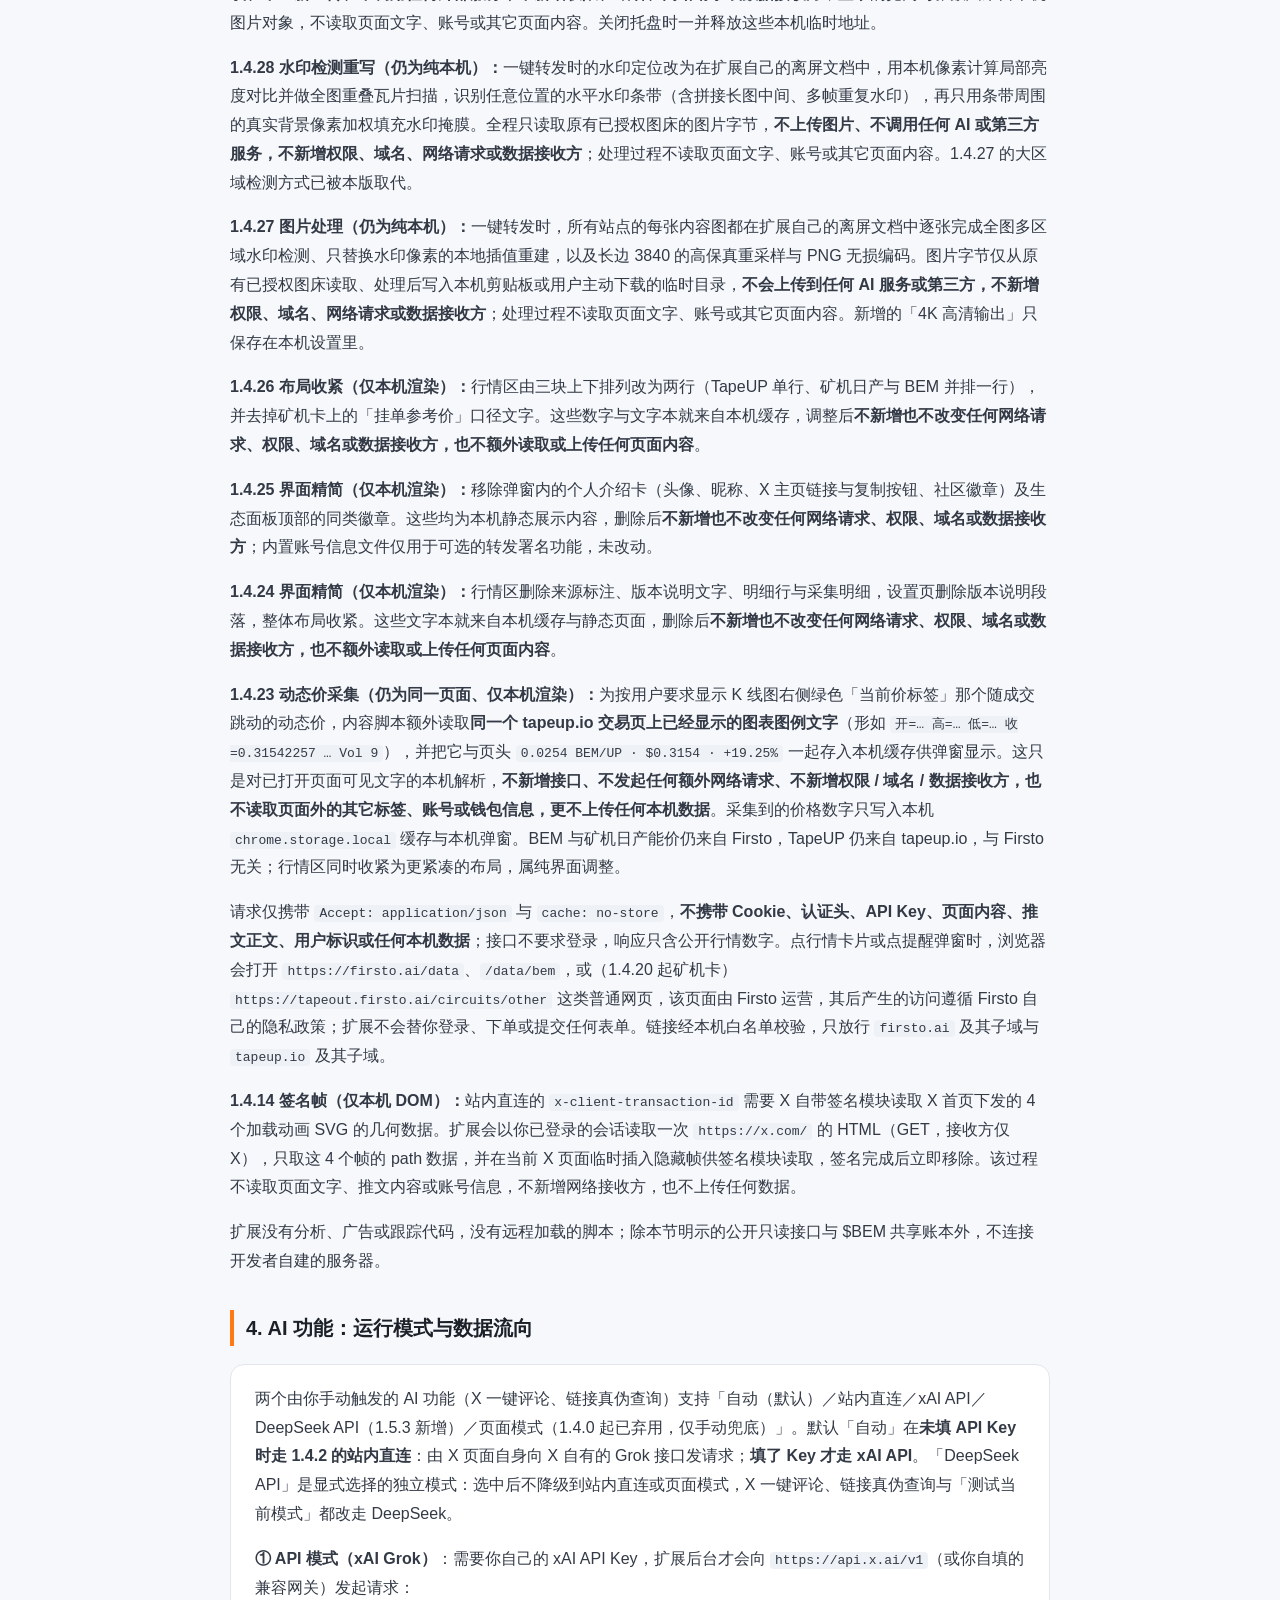
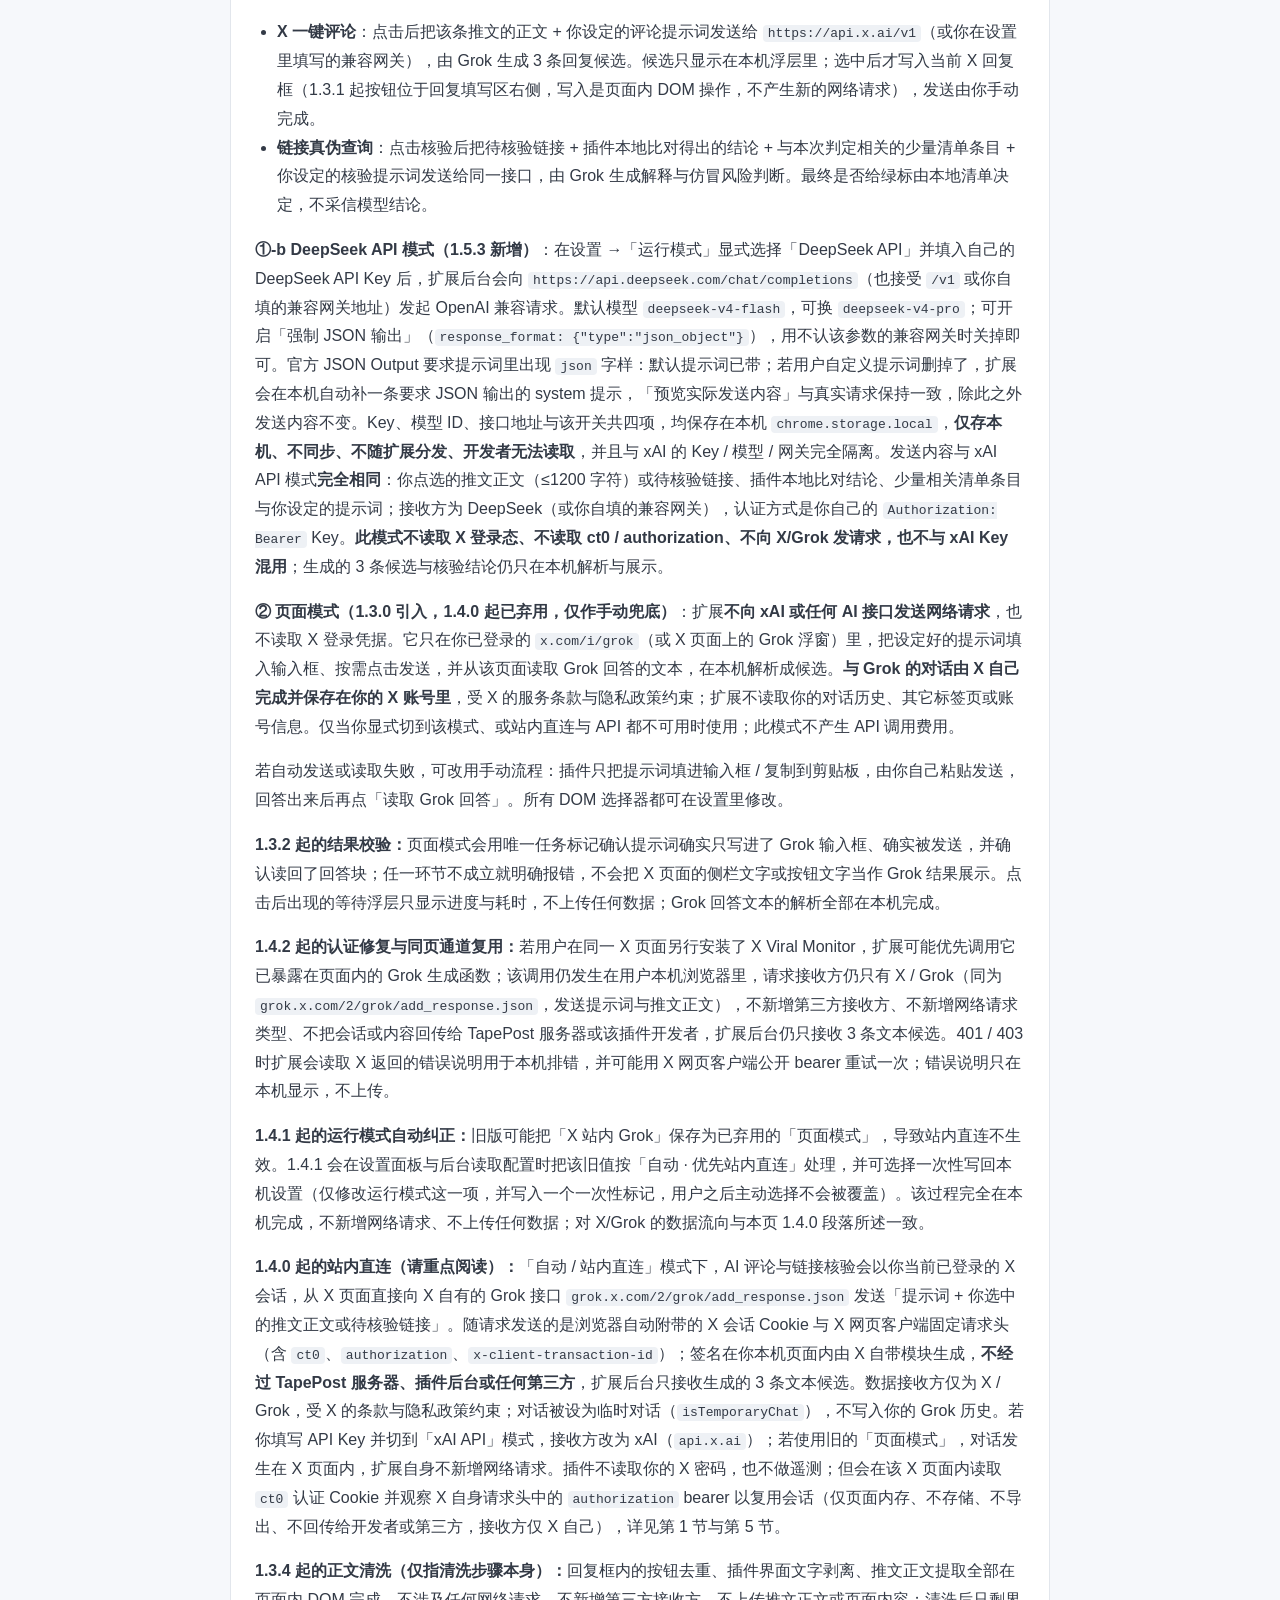
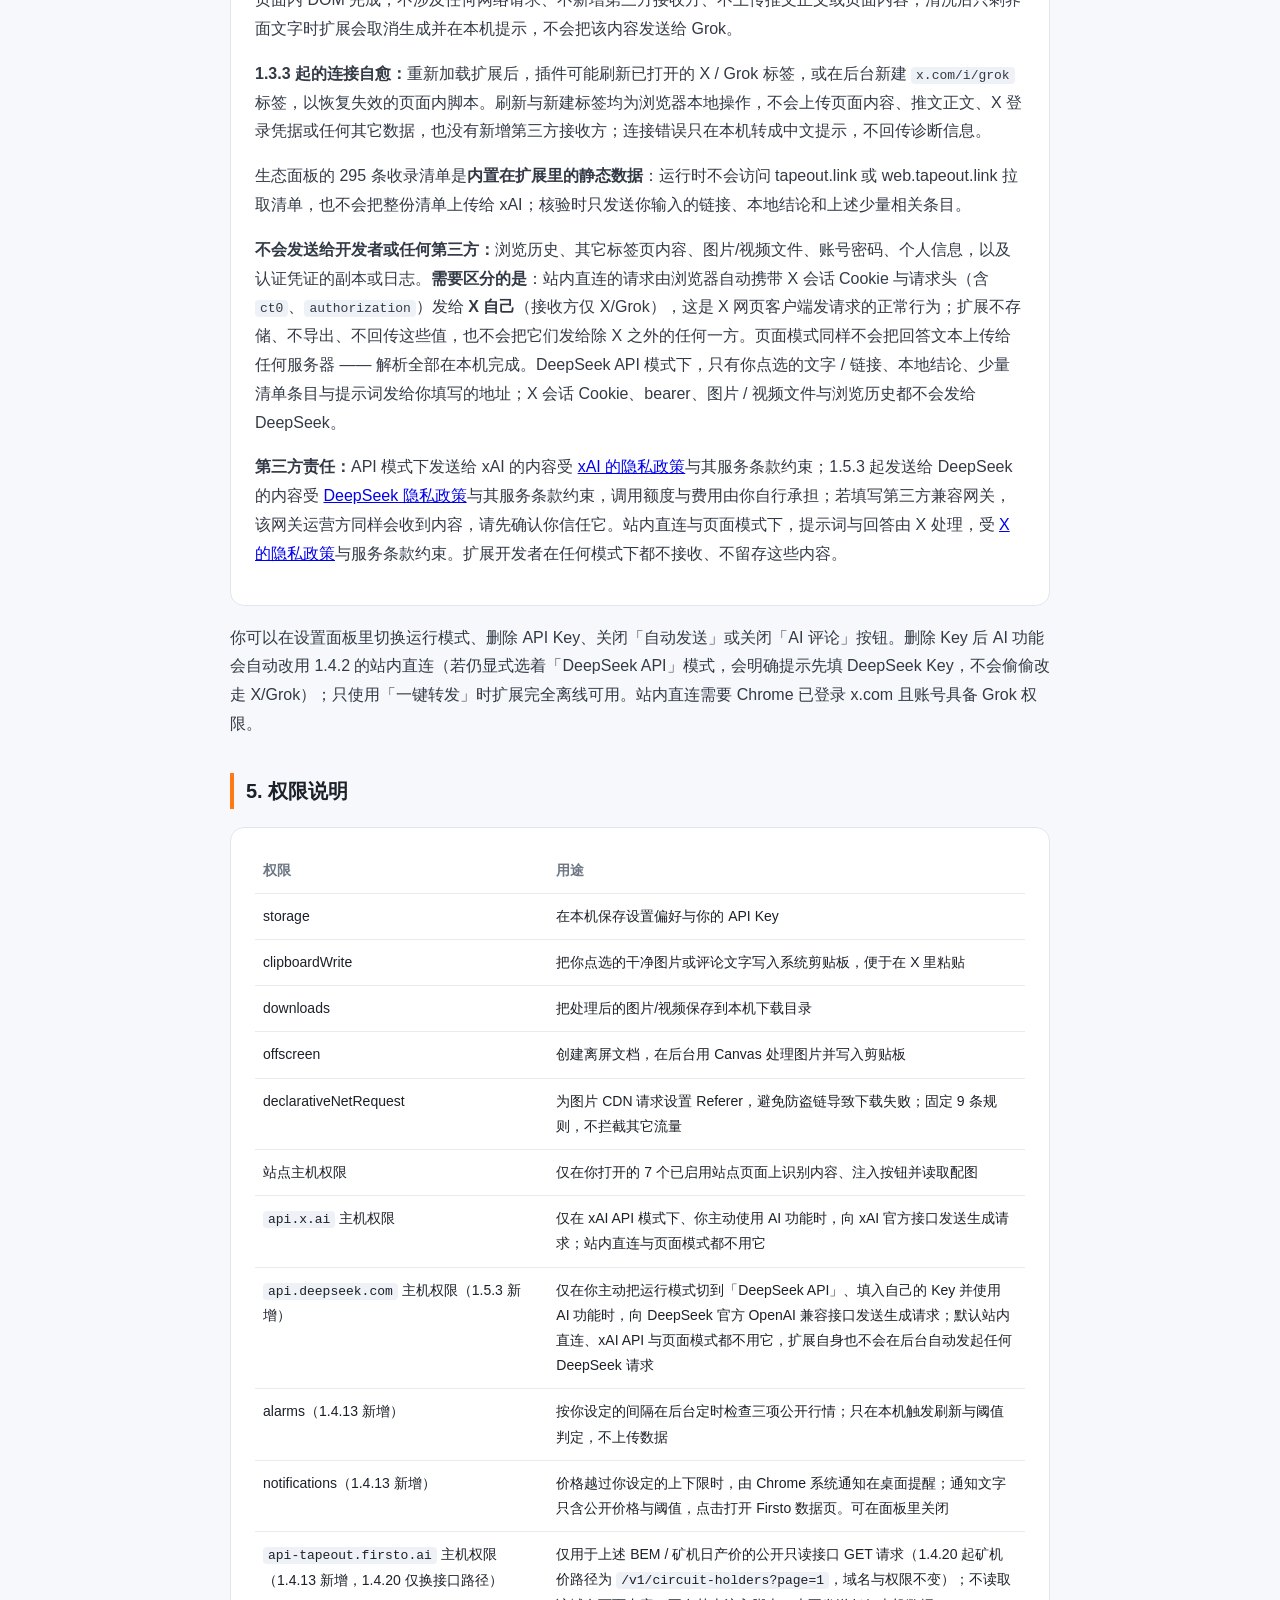
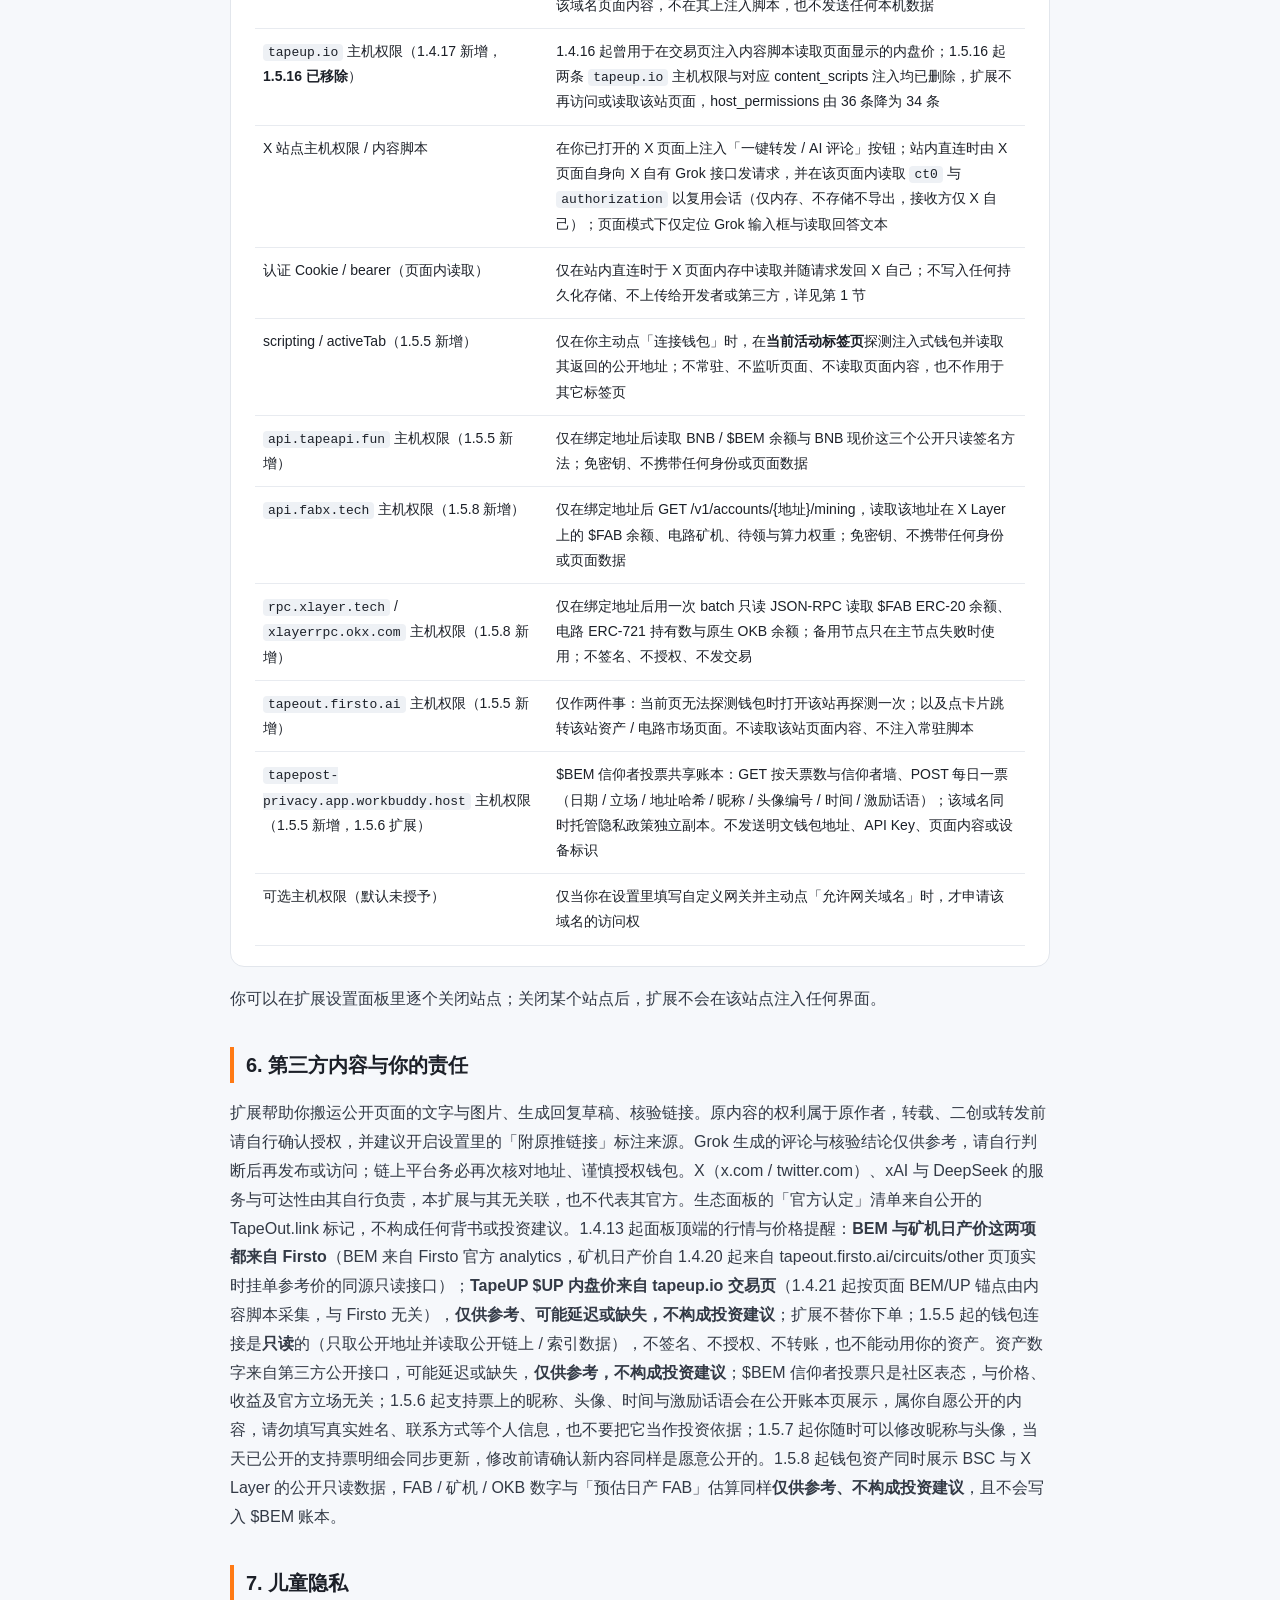
==== commit 0353f328: "1.5.22：修复扫描没扫完就停（多信号结束判定 / 页面内响应心跳 / 上限标中断）" ====
--- a/store/privacy-site/index.html
+++ b/store/privacy-site/index.html
@@ -39,7 +39,7 @@
 <div class="wrap">
   <div class="brand"><span class="mark">信</span> TapePost信仰者工具</div>
   <h1>隐私政策</h1>
-  <div class="date">生效日期：2026 年 11 月 8 日　｜　最近修订：2026 年 11 月 19 日（1.5.21：新增 X 页面内中文扫描浮层（全量 / 增量续扫 / 行内标红 / 待选带入面板），只在本机读写、不新增权限 / 域名 / 接收方；此前 1.5.20：修正关注名单写入时机，每批实时落盘、关闭面板不丢、可断点续采；此前 1.5.19：新增 X 关注关系分析，名单只在本机被动读取与计算、批量取关需预演确认且只点 X 原生按钮；此前 1.5.18：打卡名片发 X 的预填文案末尾改带 Chrome 网上应用店插件链接、不再带账本页链接；视频工作台正文改为本机解析卡片已显示的文字；此前 1.5.16：停止一切 tapeup.io 页面注入与采集、移除两条主机权限，host_permissions 由 36 条降为 34 条；此前 1.5.8：钱包资产在 BSC 之外增列 X Layer 的 $FAB 余额、电路矿机、待领与 OKB；新增 api.fabx.tech、rpc.xlayer.tech、xlayerrpc.okx.com 三条主机权限（当时合计 36 条，1.5.16 起为 34 条），数据流向见第 3 节。此前 1.5.7：信仰者昵称与内置头像可随时修改并保存；当天已投支持票时，改动会同步更新公开账本上对应的明细，断网则联网后补投；不新增数据种类、权限或接收方。此前 1.5.6：$BEM 打卡改为「连接钱包后才能投支持」，支持票会公开发布昵称、内置头像编号、北京时间与随机激励话语；身份哈希改为「钱包地址 + 日期」的 SHA-256；新增 10000 条本机激励话语文库与一键发到 X。数据流向见第 3 节。此前 1.5.5：行情改为 BEM 置顶大数字、描述文字缩小；新增只读钱包连接（OKX 欧意 / 币安 Web3 / TokenPocket / MetaMask 等注入式钱包，地址 AES-GCM 加密仅存本机）、基于 TapeOut API v1 与 TapeAPI 3.0.0 的钱包资产读取、$BEM 信仰者每日打卡与全网共享账本。新增 scripting / activeTab 两项权限与 api.tapeapi.fun、tapeout.firsto.ai、账本服务三条主机权限，数据流向见第 3 节。此前 1.5.4 修复微博视频帖入口、1.5.3 新增 DeepSeek API 模式）　｜　适用版本：1.5.21（历史版本 1.4.2 及以上同样适用）　｜　开发者：TapeOut 社区 · 昆哥</div>
+  <div class="date">生效日期：2026 年 11 月 8 日　｜　最近修订：2026 年 11 月 20 日（1.5.22：修复扫描没扫完就停，多信号结束判定 / 页面内响应心跳 / 达上限标中断，只在本机读写、不新增权限 / 域名 / 接收方；此前 1.5.21：新增 X 页面内中文扫描浮层（全量 / 增量续扫 / 行内标红 / 待选带入面板），只在本机读写、不新增权限 / 域名 / 接收方；此前 1.5.20：修正关注名单写入时机，每批实时落盘、关闭面板不丢、可断点续采；此前 1.5.19：新增 X 关注关系分析，名单只在本机被动读取与计算、批量取关需预演确认且只点 X 原生按钮；此前 1.5.18：打卡名片发 X 的预填文案末尾改带 Chrome 网上应用店插件链接、不再带账本页链接；视频工作台正文改为本机解析卡片已显示的文字；此前 1.5.16：停止一切 tapeup.io 页面注入与采集、移除两条主机权限，host_permissions 由 36 条降为 34 条；此前 1.5.8：钱包资产在 BSC 之外增列 X Layer 的 $FAB 余额、电路矿机、待领与 OKB；新增 api.fabx.tech、rpc.xlayer.tech、xlayerrpc.okx.com 三条主机权限（当时合计 36 条，1.5.16 起为 34 条），数据流向见第 3 节。此前 1.5.7：信仰者昵称与内置头像可随时修改并保存；当天已投支持票时，改动会同步更新公开账本上对应的明细，断网则联网后补投；不新增数据种类、权限或接收方。此前 1.5.6：$BEM 打卡改为「连接钱包后才能投支持」，支持票会公开发布昵称、内置头像编号、北京时间与随机激励话语；身份哈希改为「钱包地址 + 日期」的 SHA-256；新增 10000 条本机激励话语文库与一键发到 X。数据流向见第 3 节。此前 1.5.5：行情改为 BEM 置顶大数字、描述文字缩小；新增只读钱包连接（OKX 欧意 / 币安 Web3 / TokenPocket / MetaMask 等注入式钱包，地址 AES-GCM 加密仅存本机）、基于 TapeOut API v1 与 TapeAPI 3.0.0 的钱包资产读取、$BEM 信仰者每日打卡与全网共享账本。新增 scripting / activeTab 两项权限与 api.tapeapi.fun、tapeout.firsto.ai、账本服务三条主机权限，数据流向见第 3 节。此前 1.5.4 修复微博视频帖入口、1.5.3 新增 DeepSeek API 模式）　｜　适用版本：1.5.22（历史版本 1.4.2 及以上同样适用）　｜　开发者：TapeOut 社区 · 昆哥</div>
 
   <div class="box hi">
     <strong>一句话总结：</strong> 扩展本身<strong>没有账号体系、没有统计或遥测</strong>，除 1.5.5 新增的 $BEM 投票共享账本外<strong>没有其它服务器</strong>。「一键转发」的提取、去水印、剪贴板与下载全部在本机完成，不上传任何数据。<strong>AI 功能默认走「X 站内直连」</strong>（免 API Key）：由你已打开的 X 页面，以你已登录的会话直接向 X 自有的 Grok 接口发送「设定提示词 + 你选中的推文正文或待核验链接」，接收方仅 X/Grok，扩展后台只接收生成的 3 条文本候选；只有你主动切换到「xAI API」或「DeepSeek API」模式并填写自己的 Key 时，接收方才改为对应服务商（xAI 或 DeepSeek）；两家的 Key 与配置分开保存，同一时刻只会向你选定的那一家发请求。为让 X 认可是自己网页客户端发出的请求，页面内脚本会在本机读取 <code>ct0</code> 认证 Cookie 与 <code>authorization</code> bearer，这些值仅留在该页面内存，不存储、不导出、不回传给开发者。不使用 AI 功能时不会发起任何相关请求。<strong>1.5.5 起</strong>：只读钱包绑定会把一个公开地址用 AES-GCM 加密存在本机，加密密钥同样只在本机；扩展不接触私钥 / 助记词、不签名、不发交易。读取资产时会把这个公开地址发给 Firsto 的 TapeOut API 与 TapeAPI 公共签名读取服务（只读，不含身份信息）。$BEM 信仰者打卡<strong>必须先连接钱包</strong>，会向一个公开的共享账本提交「日期 + 立场 + 钱包地址哈希 + 你主动填写/抽取的昵称、内置头像编号、打卡时间与一句激励话语」，这些内容会在账本公开页展示；<strong>明文钱包地址绝不上传</strong>；该账本由开发者运营，除此以外扩展仍无账号体系、无统计或遥测。<strong>1.5.7 起</strong>昵称与头像可随时修改并保存，当天已上墙的支持票明细会同步更新。<strong>1.5.8 起</strong>钱包资产除 BSC 的 $BEM / 矿机外，还会把同一个公开地址在 X Layer 上的 $FAB 余额、电路矿机、待领 FAB 与 OKB 余额一并只读罗列；为此新增 FabX 官方 PoD 索引与 X Layer 公共 RPC 两个数据接收方，两者都只收到公开地址与公开合约地址，不接收任何身份信息，详见第 3 节。
@@ -102,7 +102,7 @@
   <p><strong>1.5.18 发 X 预填文案与视频正文（当前版本的实际行为）：</strong>点「𝕏 发布到 X」时，扩展只在本机拼装一条 <code>x.com/intent/tweet?text=...</code> 地址：内容是随机激励话语、你填的昵称、北京时间、三个话题标签，以及末尾一条 Chrome 网上应用店搜索页链接 <code>https://chromewebstore.google.com/search/TapePost</code>；<strong>不再包含账本页地址或其 sharecode 参数</strong>。扩展不向 X 发请求、不替你发送、不读取 X 账号信息，账本自身的读写与四类公开内容完全不变。视频工作台只在本机读取微博卡片已经显示的正文文字并做解码清洗，乱码或读不到时留空、由你手动填写「发推正文」；页面文字与视频字节一律不上传。这两项都不新增权限、主机权限、域名或数据接收方。</p>
   <p><strong>1.5.19 X 关注关系分析（本机数据 + 用户确认后唯一的写操作）：</strong>你在弹窗顶部点「👥 互关管理」（X 关注关系分析）主入口打开独立面板后，需先填写或识别自己的 X 用户名，再分别点「开始采集」。扩展会打开你自己的「关注中 / 粉丝」页并自动向下滚动，<strong>只被动读取 X 网页客户端自己已经加载出来的分页响应</strong>，从中提取公开主页资料：用户名、昵称、简介、粉丝数、关注数、推文数、认证标记、头像地址与最后发推时间。<strong>扩展不主动发起任何请求、不重放请求、不改动请求参数，也不读取 Authorization / ct0 / Cookie / x-client-transaction-id 等任何登录凭证</strong>；采集器默认关闭，只有你点「开始采集」后才启用，列表加载完（连续几轮无新增）自动停止。关注 / 粉丝快照、白名单、分类结果与取关日志<strong>只存在本机 <code>chrome.storage.local</code></strong>，不同步、不上传、不发送给 TapePost 账本、X/Grok、xAI、DeepSeek 或任何第三方，也不用于 AI 生成；面板提供「清空本机名单」与由你主动触发的 CSV 导出（只写到本机下载目录）。统计与分类（未回关我 / 我未回关 / 互关 / 疑似空号 / 长期不活跃 / 认证大 V / 粉丝量区间）全部在本机完成。<strong>批量取关是本功能唯一的写操作</strong>：勾选后必须先「预演」逐行核对，你确认后扩展才在你的「关注中」页上按 5~8 秒随机间隔逐个点击<strong>对应账号那一行的 X 原生「正在关注」按钮</strong>（单批最多 50 人、白名单 / 认证 / 大 V / 锁推账号自动跳过、可随时暂停 / 停止、连续 3 次定位失败自动停机），<strong>不调用 X 的任何私有或公开写接口、不替你发送任何请求</strong>；这与你自己手动点击关注按钮的效果一致，接收方仍只有 X。请留意 X 对自动化批量操作有风控，短时间大量取关可能被临时限制账号，建议先小批量试跑。本功能不新增 permissions（仍 9 项）、不新增 host_permissions（仍 34 条，x.com / twitter.com 本就在列）、不新增域名或第三方数据接收方，也不改变账本与 AI 链路的数据种类。</p>
   <p><strong>1.5.20 X 关注关系分析（实时落盘与断点续采，仍只在本机）：</strong>针对用户反馈「上次抓取一部分，重新打开粉丝分析就没有了」，本版修正名单的写入时机：X 客户端每加载出一批「关注中 / 粉丝」分页响应，扩展就立即把其中的公开主页资料合并写入本机 <code>chrome.storage.local</code>，<strong>不再等到采集结束、也不依赖面板是否打开</strong>；关闭面板、中途停止、刷新 X 标签页都不会删除已保存的名单，重新打开面板会自动恢复，点「继续采集」可从已保存的人数往下补。页面关闭 / 切到后台前会把尚未发出的尾批立即送出；本机写入失败时保留内存副本并在下一批补写，同时在面板显示失败原因（不会静默丢数据）；名单很大时只裁掉超长简介以避免触及浏览器存储配额。面板保存用户名、清空名单等操作一律先读取最新缓存再合并，不会用旧快照覆盖刚写入的人。<strong>不主动发起任何请求、不重放、不改参数、不读取任何登录凭证</strong>；名单、已存人数、最后写入时间、采集中断状态与失败提示<strong>依然只存在本机</strong>，不上传、不发送给 AI 服务或任何第三方，也不改变权限（仍 9 项）、主机权限（仍 34 条）、域名或数据接收方；线上账本服务不重部署。</p>
-  <p><strong>1.5.21 X 页面内中文扫描浮层（吸收页面内 Scan 交互，仍只在本机）：</strong>用户反馈另一个扩展的 Scan 面板全英文、希望把能力集成进 TapePost。本版在 X 的「关注中 / 粉丝」页右侧新增全中文「互关管理」浮层（<code>follow-overlay.js</code> / <code>follow-overlay.css</code>，由 manifest 静态 <code>content_scripts</code> 注入，仅匹配 x.com / twitter.com，无远程代码）：可点「全量扫描」「增量续扫」「停止」，查看进度与本机已存人数，并可开关「列表里标红未回关」（关闭即刻清除标记）。浮层只写本机 <code>followCapture</code>，复用 1.5.19 的 MAIN world 被动采集与 1.5.20 的每批实时落盘；增量续扫按本机记下的滚动位置接着补，不会删除已存名单。<strong>粉丝名单为空时不会标红任何人</strong>，只有「关注中 / 粉丝」两份名单都齐了才在本机做集合运算，并给页面里对应的账号行加一个「未回关」小标记。「从当前位置选未回关」只把当前可见账号写入一次性的本机待选草稿并带进独立分析面板，<strong>仍须由你在面板里点「预演」并确认后才会取关，浮层不会自动取关、不会自动确认 X 弹窗、不写取关任务</strong>。点「📊 打开分析面板」时也只是发一条扩展内部消息，由扩展后台打开自带的 <code>follow.html</code> 页面，不访问任何外部网址、不需要额外权限；浮层不包装 <code>window.fetch</code> / <code>XMLHttpRequest</code>，<strong>不主动发起任何请求、不读取请求头 / Cookie / ct0 / bearer / 签名等登录凭证</strong>；扫描状态、增量锚点、界面开关与待选草稿<strong>均只存本机 <code>chrome.storage.local</code></strong>，不上传、不发送给 AI 服务或任何第三方；不改变权限（仍 9 项）、主机权限（仍 34 条）、域名或数据接收方，线上账本服务不重部署。</p>
+  <p><strong>1.5.22 扫描结束判定（修复「没扫完就停」，仍只在本机）：</strong>用户反馈 X 页面内扫描没扫完就停。旧版只看「本机名单人数约 6 秒没增加」就判定完成并关闭采集器，而 X 分页常要十几秒，全量重扫时返回的又都是已存账号（人数不涨但页面仍在往下加载）。本版改为多信号判定：<code>follow-core.js</code> 的 <code>scanVerdict()</code> 必须同时满足最短扫描时长、距最后一次 X 响应 / 名单新增 / 页面变高已静默足够久、连续多轮无信号、页面确实滚到底且高度稳定、没有 X 加载指示器，才会判定完成；达到滚动 / 时间上限或整轮没检测到 X 分页响应时<strong>一律标「中断」并完整保留名单、提示继续补，绝不显示「采集完成」</strong>。为了让「人数不涨」不再被误判，MAIN world 采集器在 X 有响应但没解析出新用户时会发一条<code>TAPEFOLLOW_PULSE</code> 心跳：它是同一页面内的 window 消息，<strong>只含响应计数与时间戳，不含响应正文、请求头、Cookie、ct0、bearer 或签名</strong>；扫描几何判定也只读取页面高度、滚动位置与 X 自己显示的加载指示器，不读取任何页面内容之外的信息。桥接层会在本机 <code>followCapture.scan</code> 记录最近响应时间、静默轮数、到底与加载状态等诊断字段，<strong>只存本机 <code>chrome.storage.local</code>，不上传、不发送给 AI 服务或任何第三方</strong>；名单仍每批实时落盘。不主动发请求、不重放、不改参数，不新增权限（仍 9 项）、主机权限（仍 34 条）、域名、数据种类或第三方数据接收方，线上账本服务不重部署。</p>\n  <p><strong>1.5.21 X 页面内中文扫描浮层（吸收页面内 Scan 交互，仍只在本机）：</strong>用户反馈另一个扩展的 Scan 面板全英文、希望把能力集成进 TapePost。本版在 X 的「关注中 / 粉丝」页右侧新增全中文「互关管理」浮层（<code>follow-overlay.js</code> / <code>follow-overlay.css</code>，由 manifest 静态 <code>content_scripts</code> 注入，仅匹配 x.com / twitter.com，无远程代码）：可点「全量扫描」「增量续扫」「停止」，查看进度与本机已存人数，并可开关「列表里标红未回关」（关闭即刻清除标记）。浮层只写本机 <code>followCapture</code>，复用 1.5.19 的 MAIN world 被动采集与 1.5.20 的每批实时落盘；增量续扫按本机记下的滚动位置接着补，不会删除已存名单。<strong>粉丝名单为空时不会标红任何人</strong>，只有「关注中 / 粉丝」两份名单都齐了才在本机做集合运算，并给页面里对应的账号行加一个「未回关」小标记。「从当前位置选未回关」只把当前可见账号写入一次性的本机待选草稿并带进独立分析面板，<strong>仍须由你在面板里点「预演」并确认后才会取关，浮层不会自动取关、不会自动确认 X 弹窗、不写取关任务</strong>。点「📊 打开分析面板」时也只是发一条扩展内部消息，由扩展后台打开自带的 <code>follow.html</code> 页面，不访问任何外部网址、不需要额外权限；浮层不包装 <code>window.fetch</code> / <code>XMLHttpRequest</code>，<strong>不主动发起任何请求、不读取请求头 / Cookie / ct0 / bearer / 签名等登录凭证</strong>；扫描状态、增量锚点、界面开关与待选草稿<strong>均只存本机 <code>chrome.storage.local</code></strong>，不上传、不发送给 AI 服务或任何第三方；不改变权限（仍 9 项）、主机权限（仍 34 条）、域名或数据接收方，线上账本服务不重部署。</p>
   <p><strong>1.4.22 界面改版（仅本机渲染）：</strong>行情面板由三列挤压改为「上 TapeUP / 中 矿机日产 / 下 BEM」三块整行卡片，把主值、另一计价口径、涨跌、来源、更新时间、实时或缓存状态，以及可折叠的「采集明细」（原始字段、采集锚点与本机诊断候选）完整显示出来。这些信息全部来自上述同源公开数据与本机缓存，<strong>只为解决文字被裁切的问题，不新增任何网络请求、权限、域名、数据接收方，也不额外读取或上传页面内容</strong>。BEM 与矿机日产能价仍来自 Firsto，TapeUP 内盘价仍来自 tapeup.io，与 Firsto 无关。</p>
   <p><strong>1.5.4 视频帖按钮入口（仍为纯本机）：</strong>为了让微博首页带视频的帖子与 /tv 视频频道稳定显示「一键转发 + 视频剪辑」，扩展不再把按钮写进视频卡片内部，而是把一条本机生成的固定悬浮条挂到<strong>当前页面的根层</strong>，按该内容单元在视口中的位置跟随定位；卡片滚出视口时自动隐藏，卡片被页面框架重渲染或换掉后会在下一次扫描时重建。为此扩展只读取<strong>页面上已经显示给用户的</strong>视频播放器 / 播放按钮 / 视频链接与内容单元的位置和尺寸，用于放置按钮与解析本条内容；<strong>不读取 Cookie、账号凭据、浏览历史或其它标签页，不新增权限、主机权限、网络请求或数据接收方，也不向任何第三方发送页面内容</strong>。视频本身的读取与处理仍全程在本机离屏文档内完成。</p>
   <p><strong>1.5.3 AI 回复新增 DeepSeek API 模式（第三方 AI 服务，如实披露）：</strong>运行模式新增第五种「DeepSeek API」。用户显式选择并填入自己的 Key 后，两个手动触发的 AI 功能（X 一键评论、链接真伪查询）与「测试当前模式」会由扩展后台向 <code>api.deepseek.com/chat/completions</code>（或用户自填的兼容网关）发送用户点选的推文正文（≤1200 字符）或待核验链接、本地比对结论、少量相关清单条目与设定提示词，用用户自己的 DeepSeek Key 认证，接收方是 DeepSeek（或该自填网关），<strong>开发者不接收、不留存</strong>。Key、模型 ID、接口地址与「强制 JSON 输出」开关共四项只存本机 <code>chrome.storage.local</code>，与 xAI 的配置完全隔离；同一时刻只向用户选定的一家发请求，不读取 / 不发送 X 登录凭据与图片视频文件。为此<strong>新增且仅新增一条主机权限 <code>https://api.deepseek.com/*</code></strong>（当时合计 30 条；1.5.5 起 33 条，1.5.8 起 36 条），仅在该模式被主动选中并发起 AI 请求时使用；默认站内直连、既有 xAI 设置与图片 / 视频 / 行情链路均不变。发送给 DeepSeek 的内容受其隐私政策与服务条款约束，调用费用由用户承担。商店上架资料的第三方 AI 服务申报、数据使用披露与主机访问理由已同步列出 X/Grok、xAI 与 DeepSeek。</p>
@@ -183,7 +183,7 @@
   <h2>8. 变更与联系</h2>
   <p>如政策有实质变更，我们会更新本页并同步提升扩展版本号。本项目源码公开，可自行审计数据处理逻辑：<a href="https://github.com/kenter1643/TapePost">github.com/kenter1643/TapePost</a>。如需咨询或反馈，请在 <a href="https://github.com/kenter1643/TapePost/issues">GitHub Issues</a> 提交，或通过 Chrome 网上应用店该扩展页面的「支持 / 开发者联系方式」渠道联系开发者。</p>
 
-  <footer><a href="./">产品介绍</a>　｜　<a href="https://github.com/kenter1643/TapePost">源码与许可（MIT）</a>　｜　TapePost信仰者工具　｜　转发本地处理 · AI 默认免 Key 走 X 站内模式，可选 xAI / DeepSeek API · 行情与钱包资产仅取公开只读接口 · 打卡需连接钱包 · 支持票公开昵称/头像/时间/话语 · 名片可随时改存、当日明细同步更新 · X 关注关系名单只存本机、取关需确认且限速　｜　Last updated: 2026-11-19</footer>
+  <footer><a href="./">产品介绍</a>　｜　<a href="https://github.com/kenter1643/TapePost">源码与许可（MIT）</a>　｜　TapePost信仰者工具　｜　转发本地处理 · AI 默认免 Key 走 X 站内模式，可选 xAI / DeepSeek API · 行情与钱包资产仅取公开只读接口 · 打卡需连接钱包 · 支持票公开昵称/头像/时间/话语 · 名片可随时改存、当日明细同步更新 · X 关注关系名单只存本机、取关需确认且限速　｜　Last updated: 2026-11-20</footer>
 </div>
 </body>
 </html>
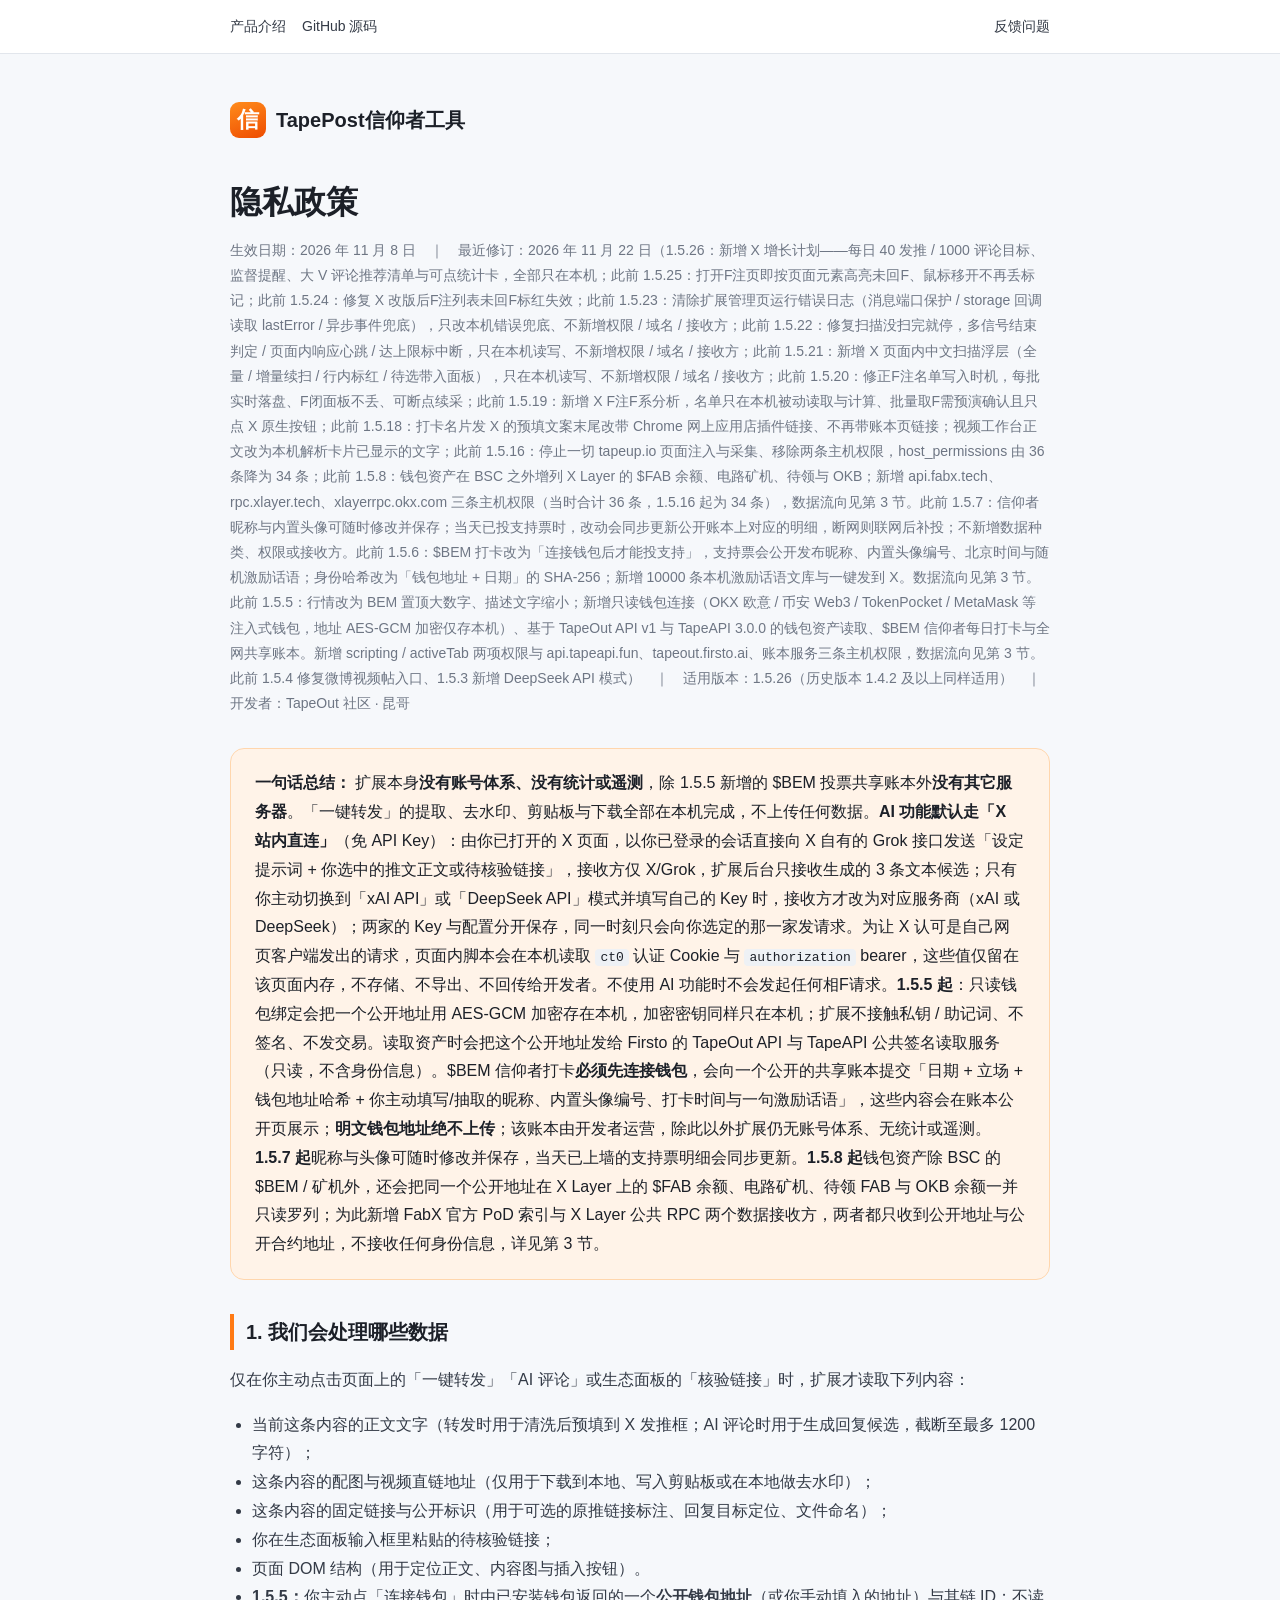
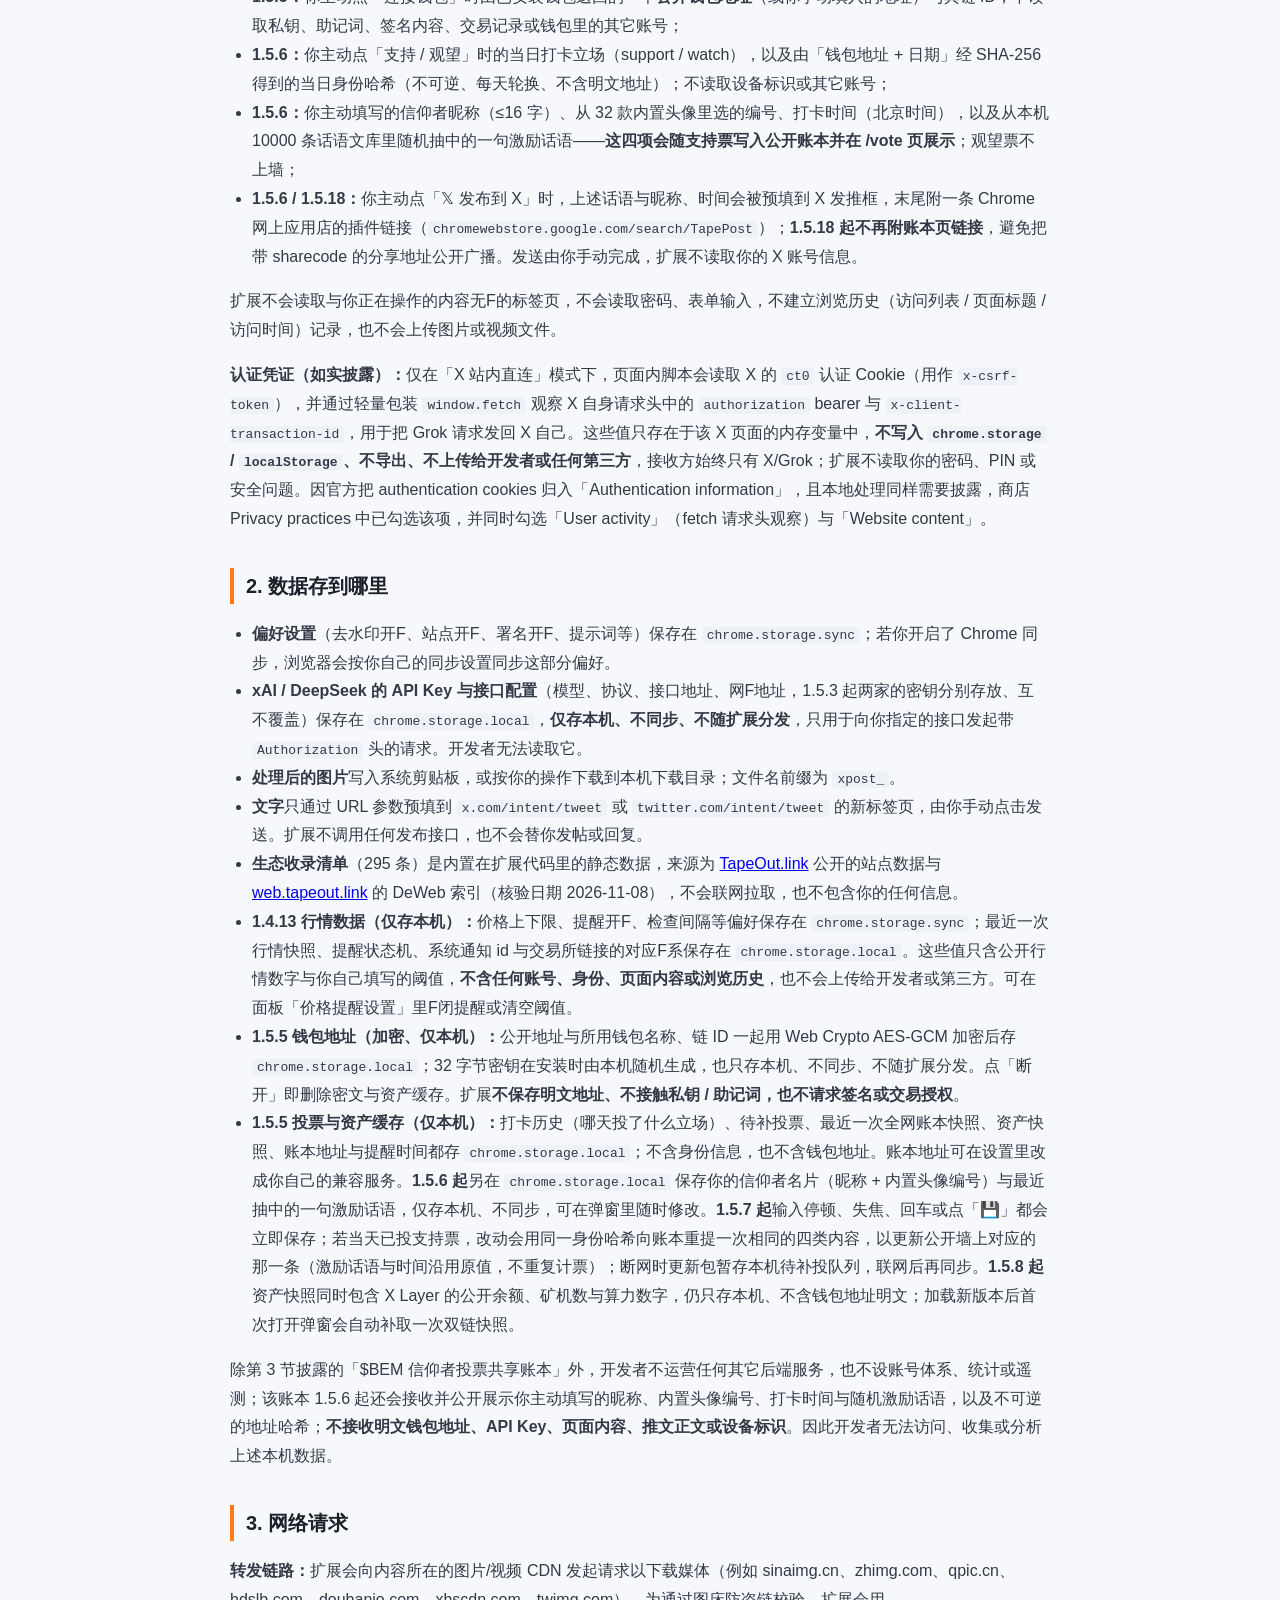
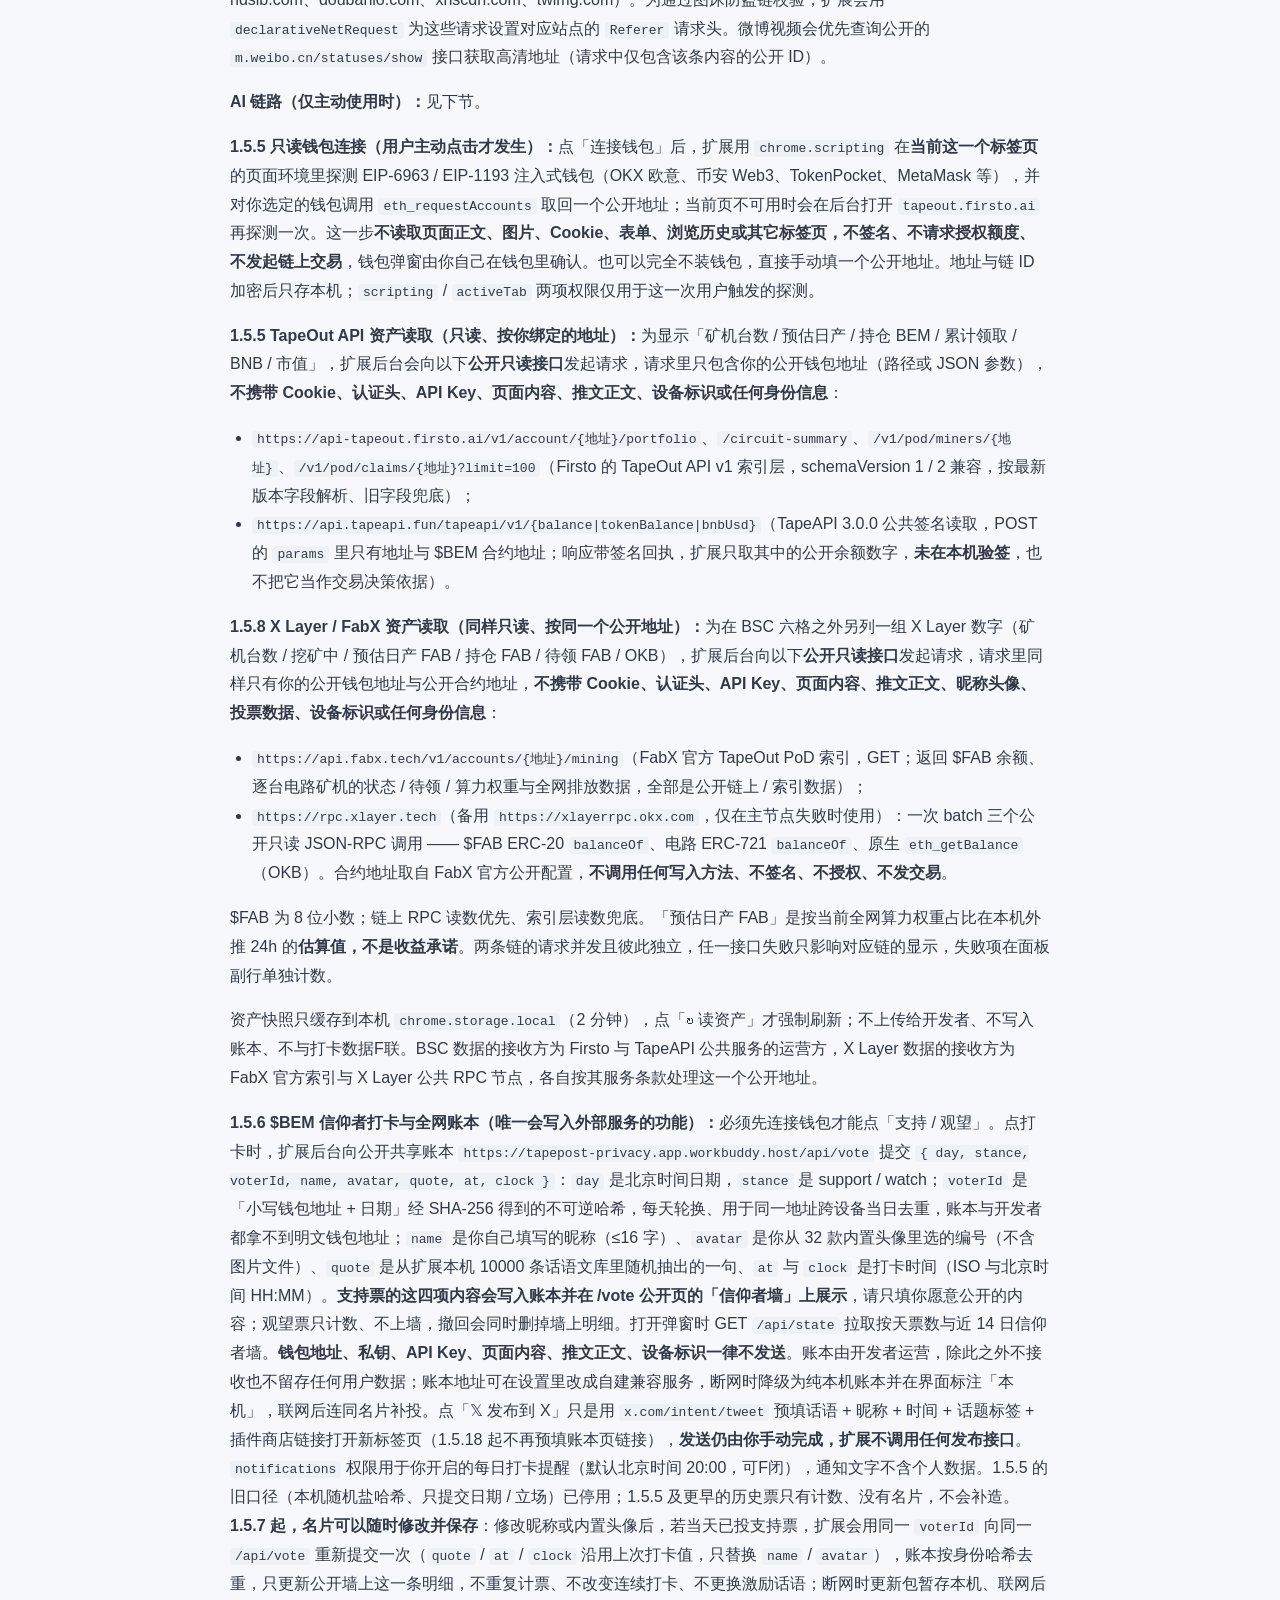
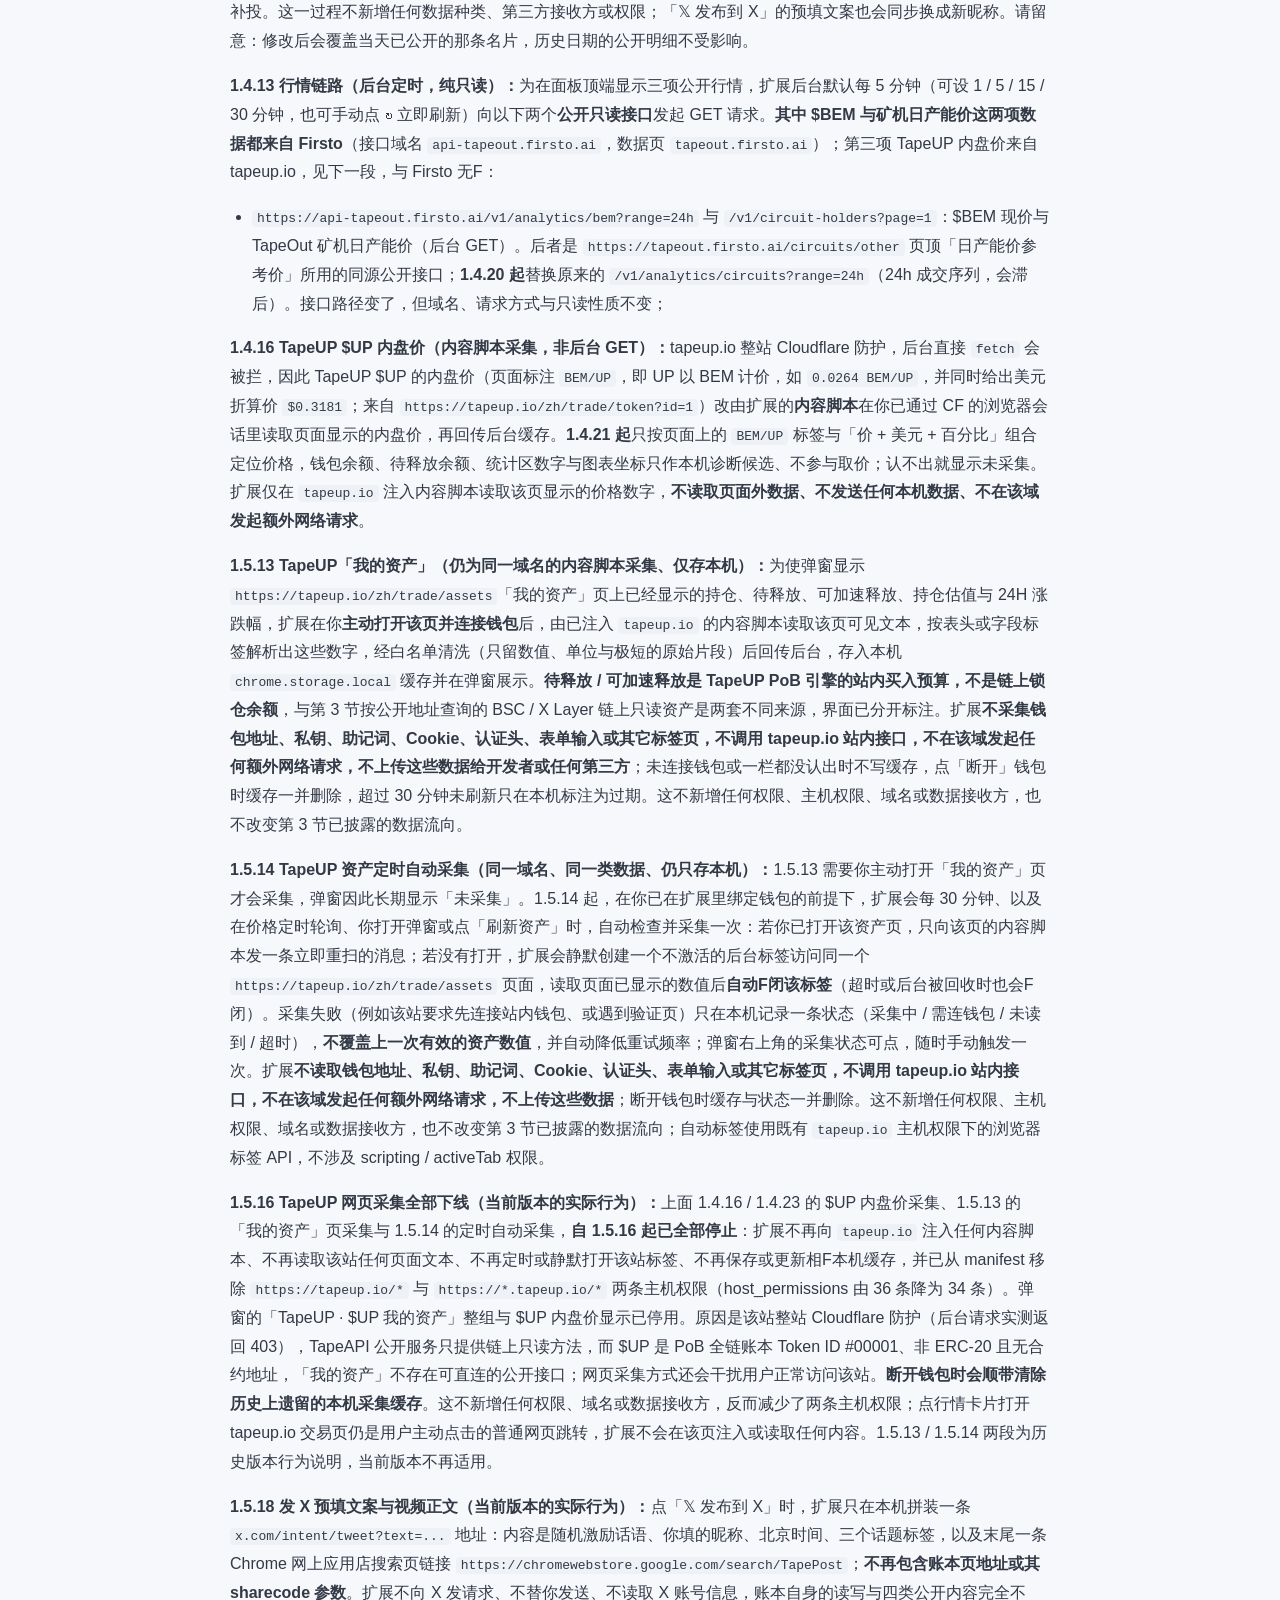
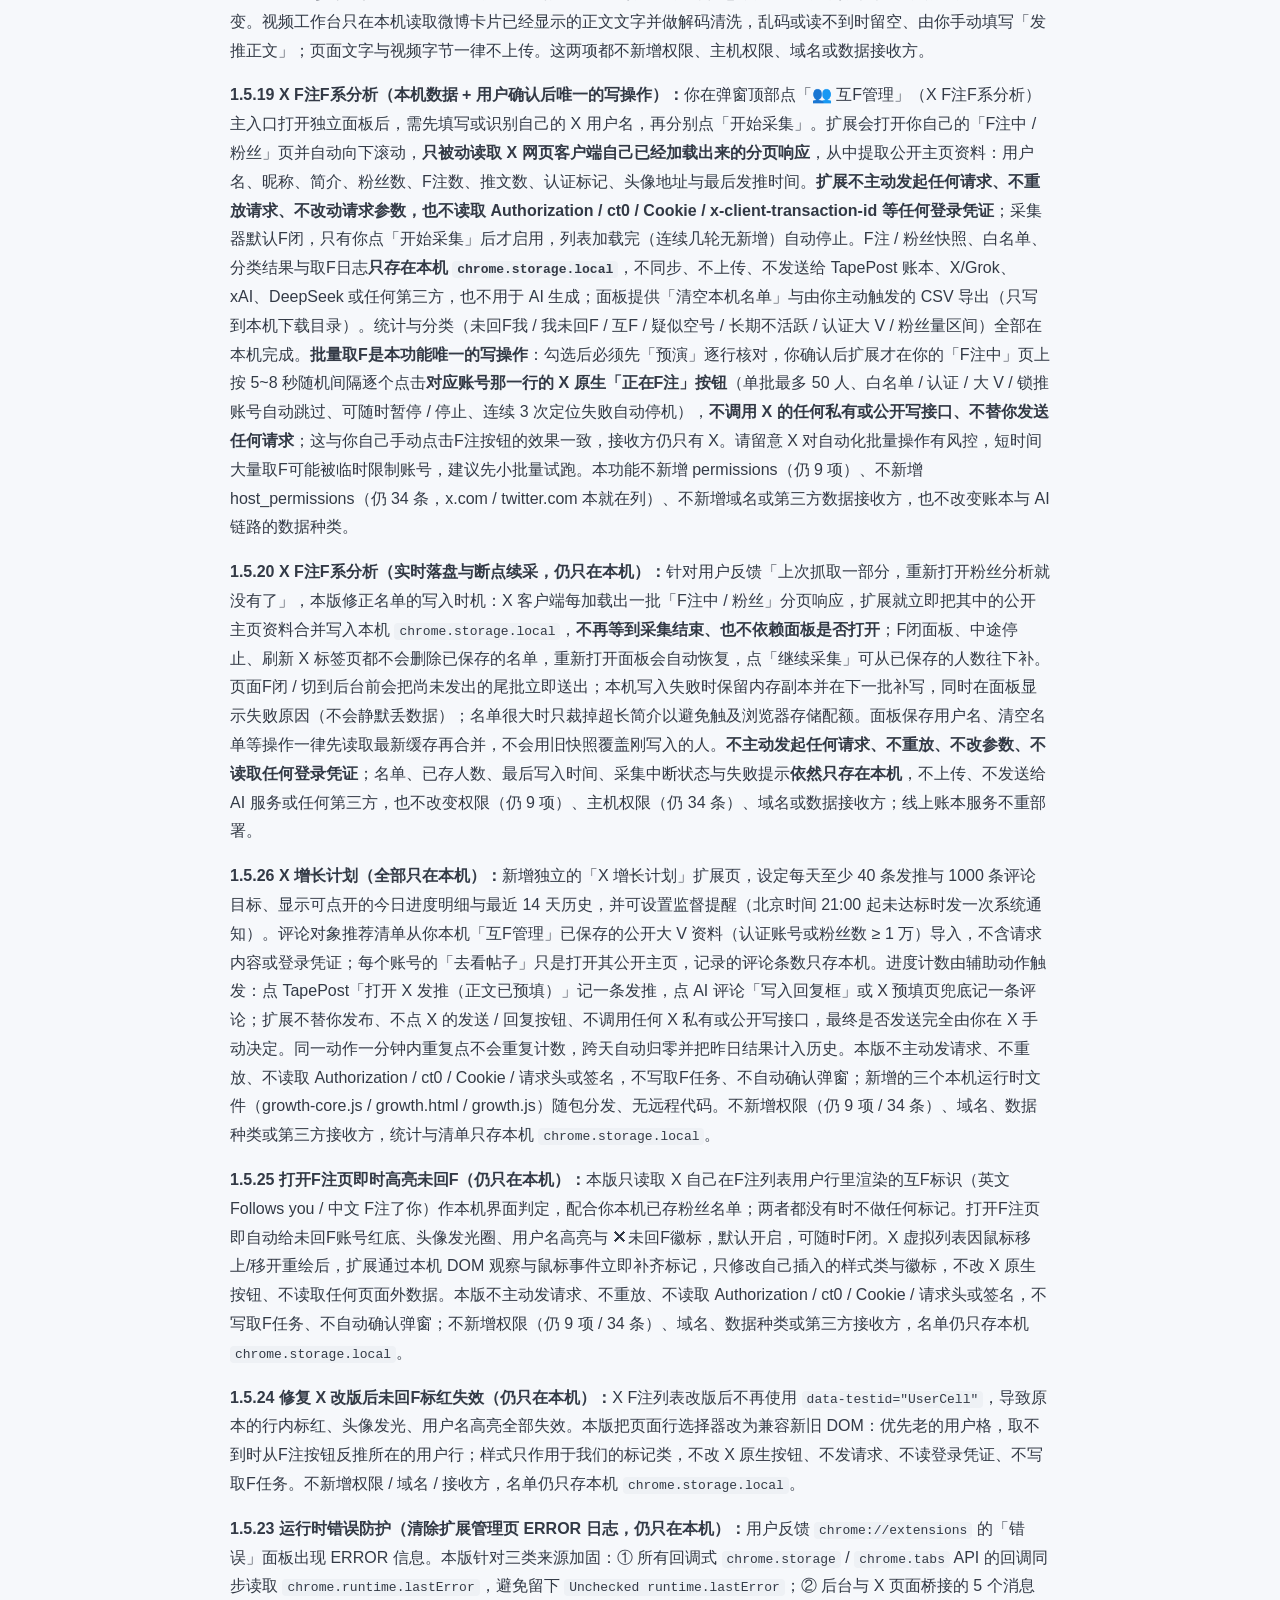
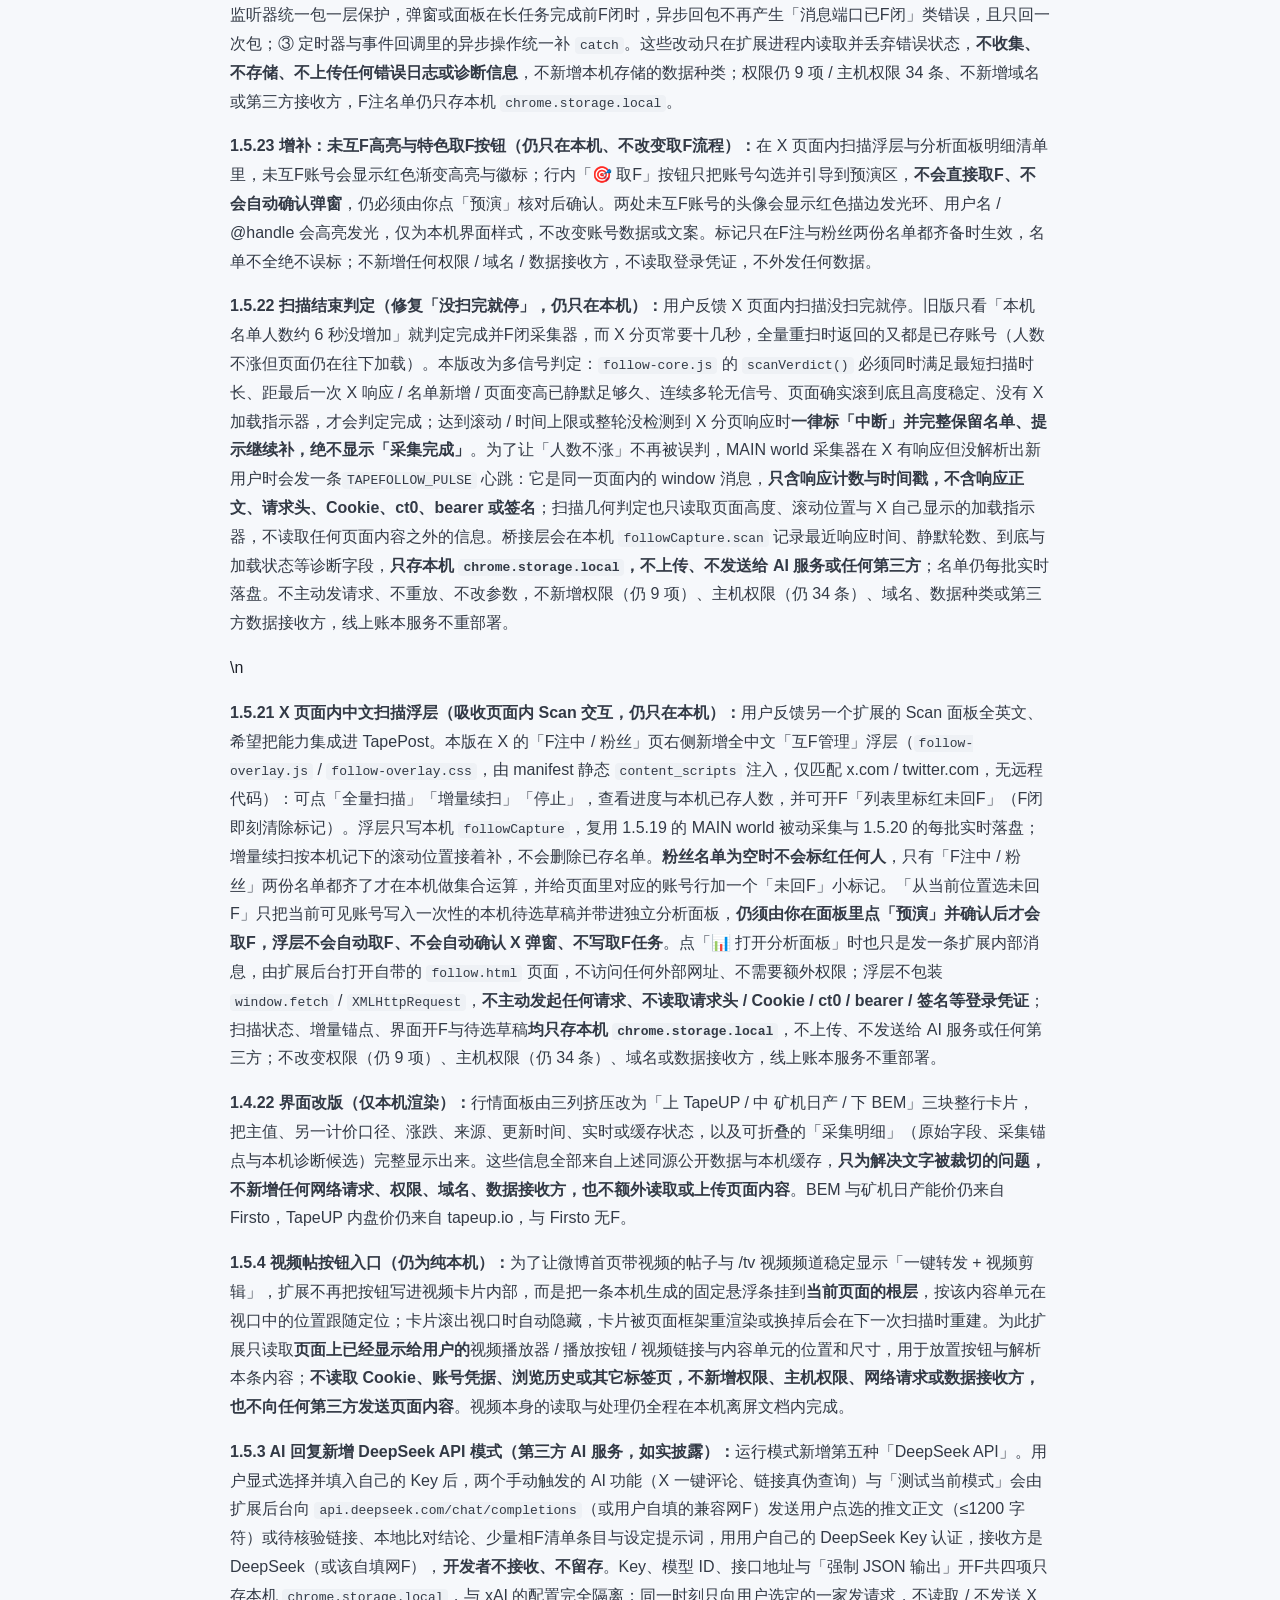
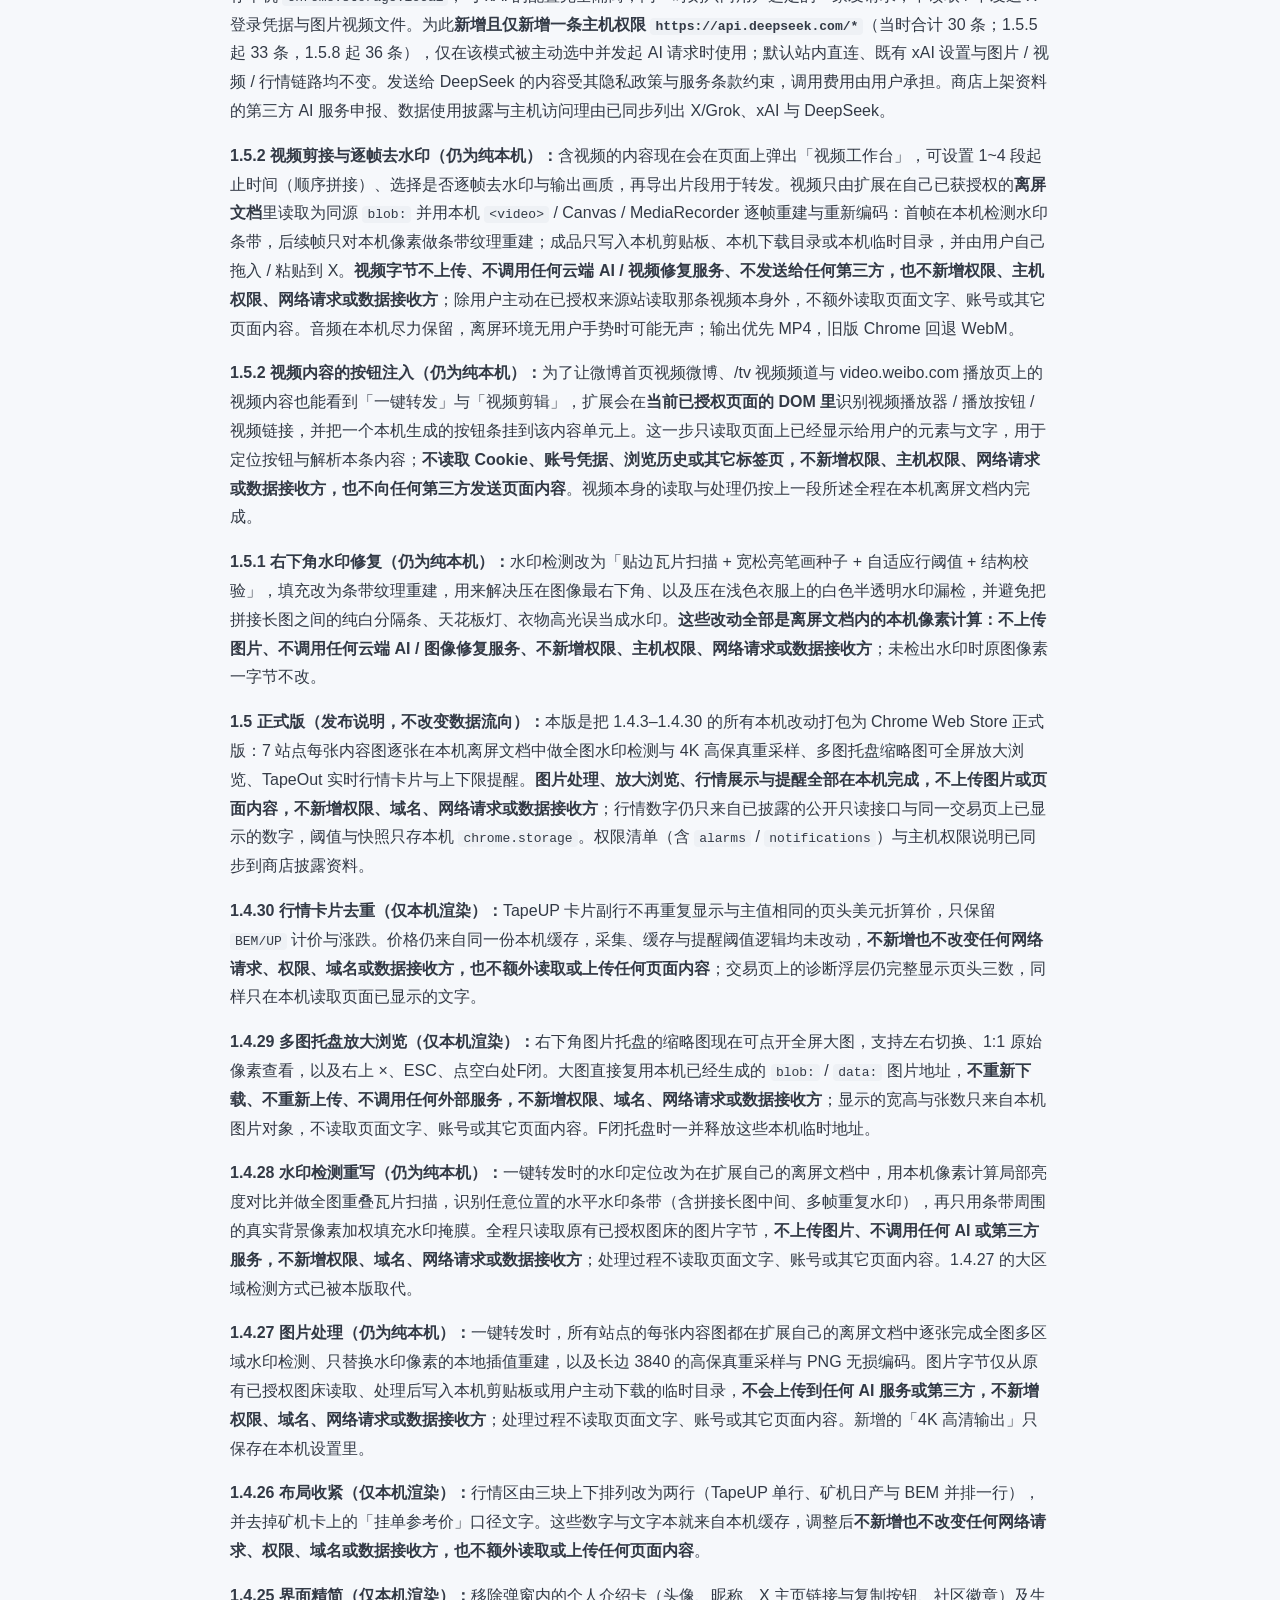
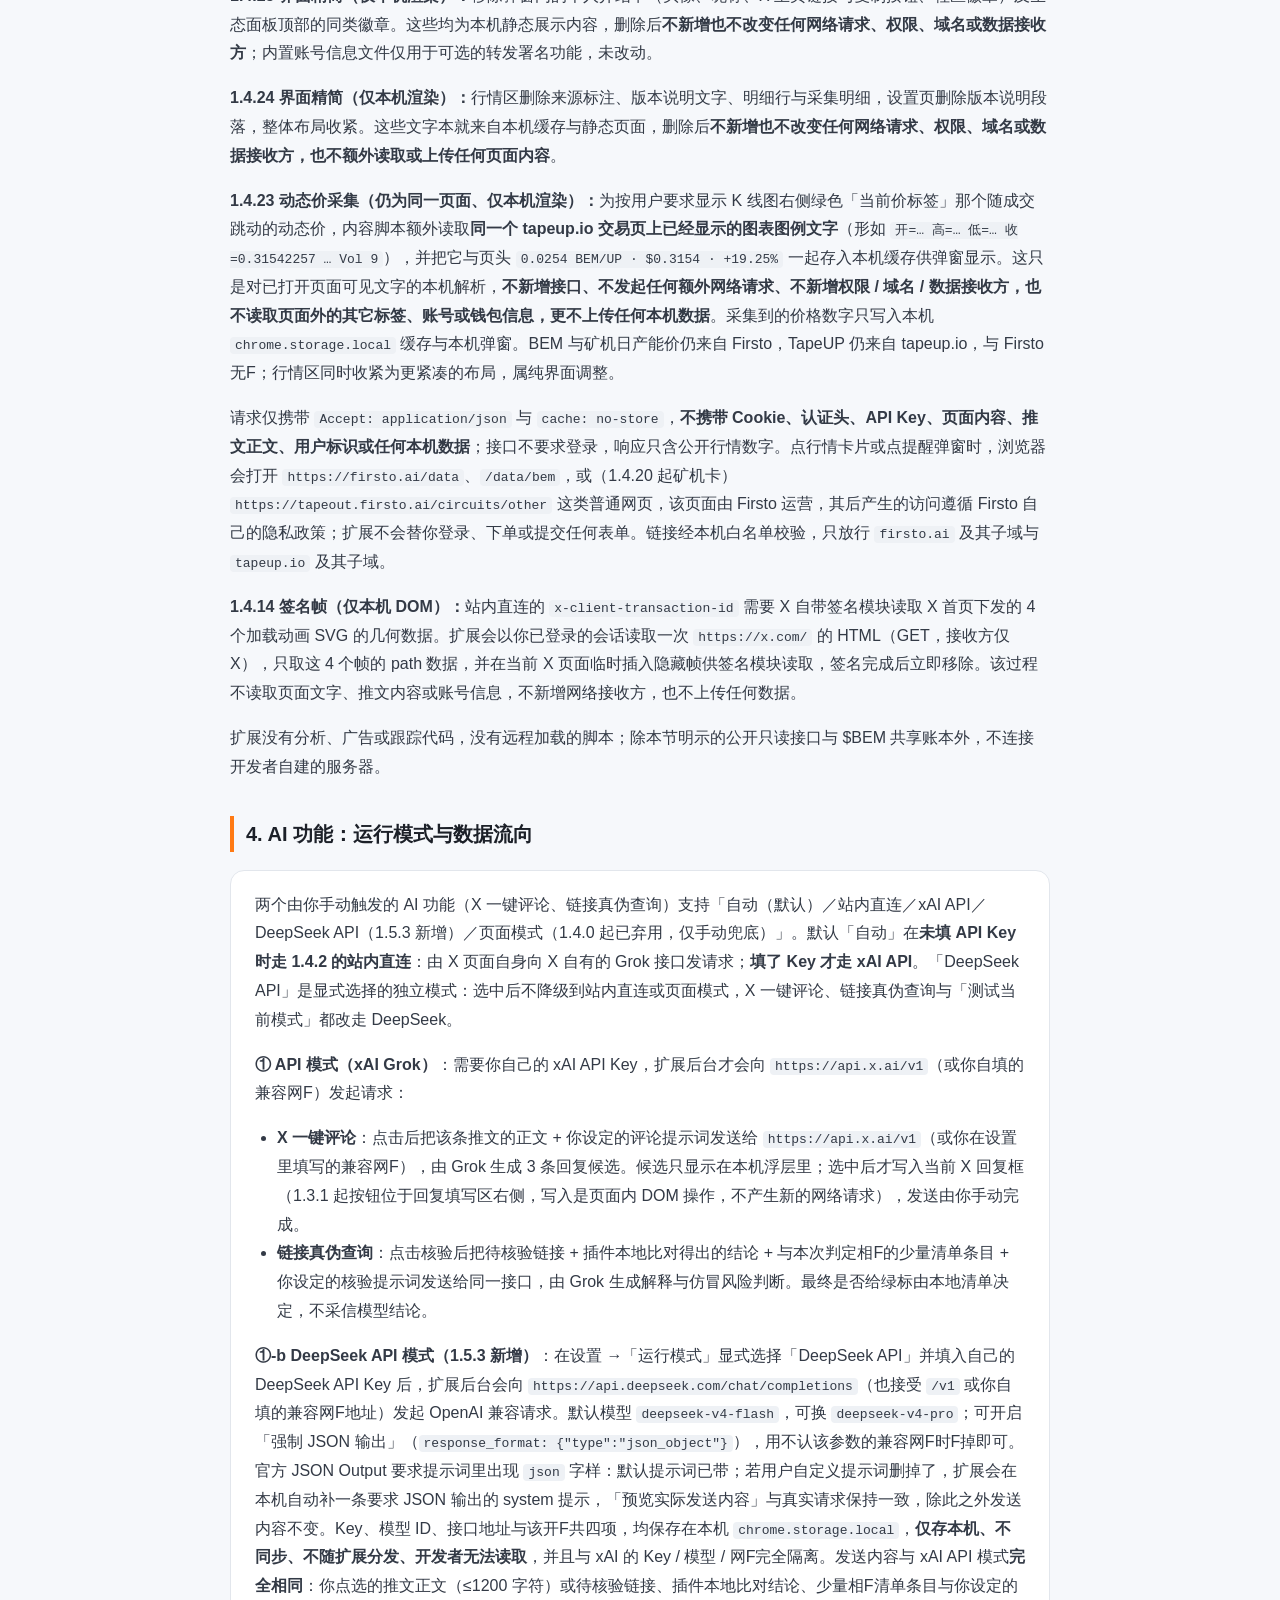
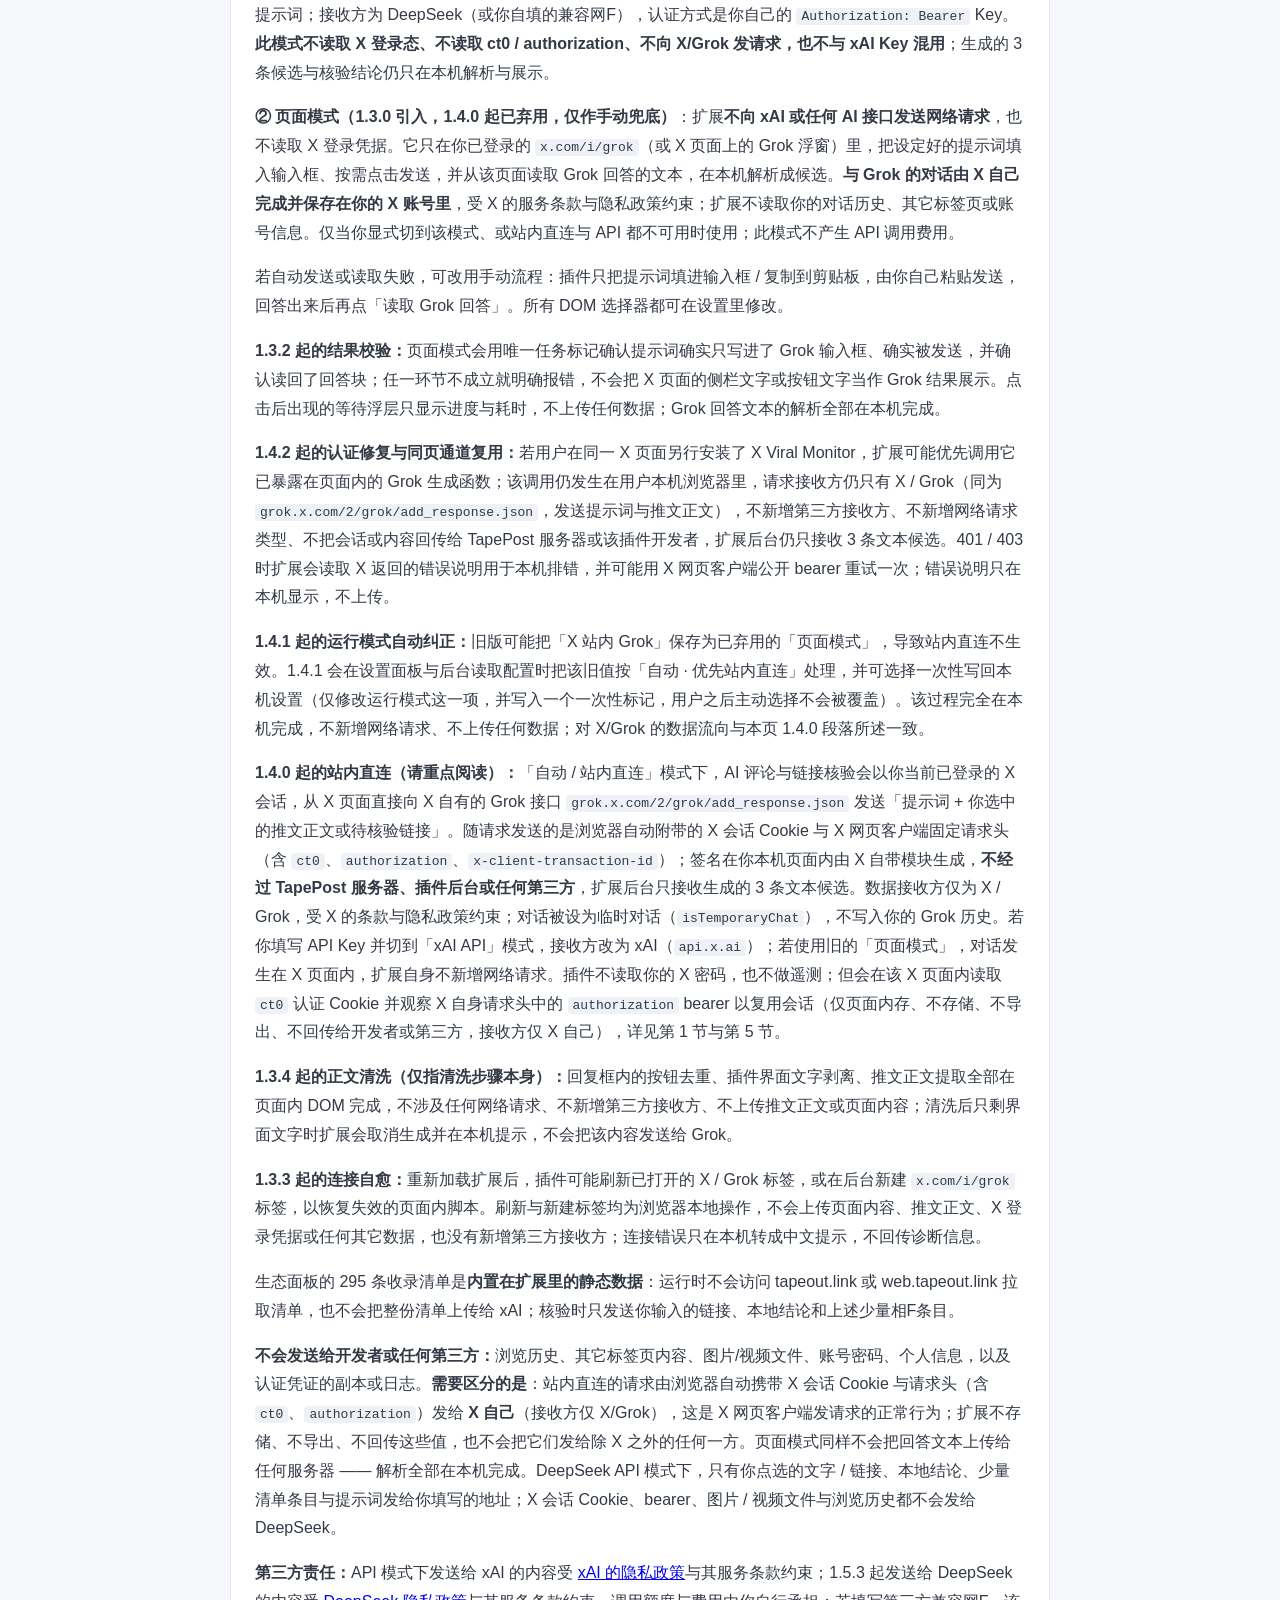
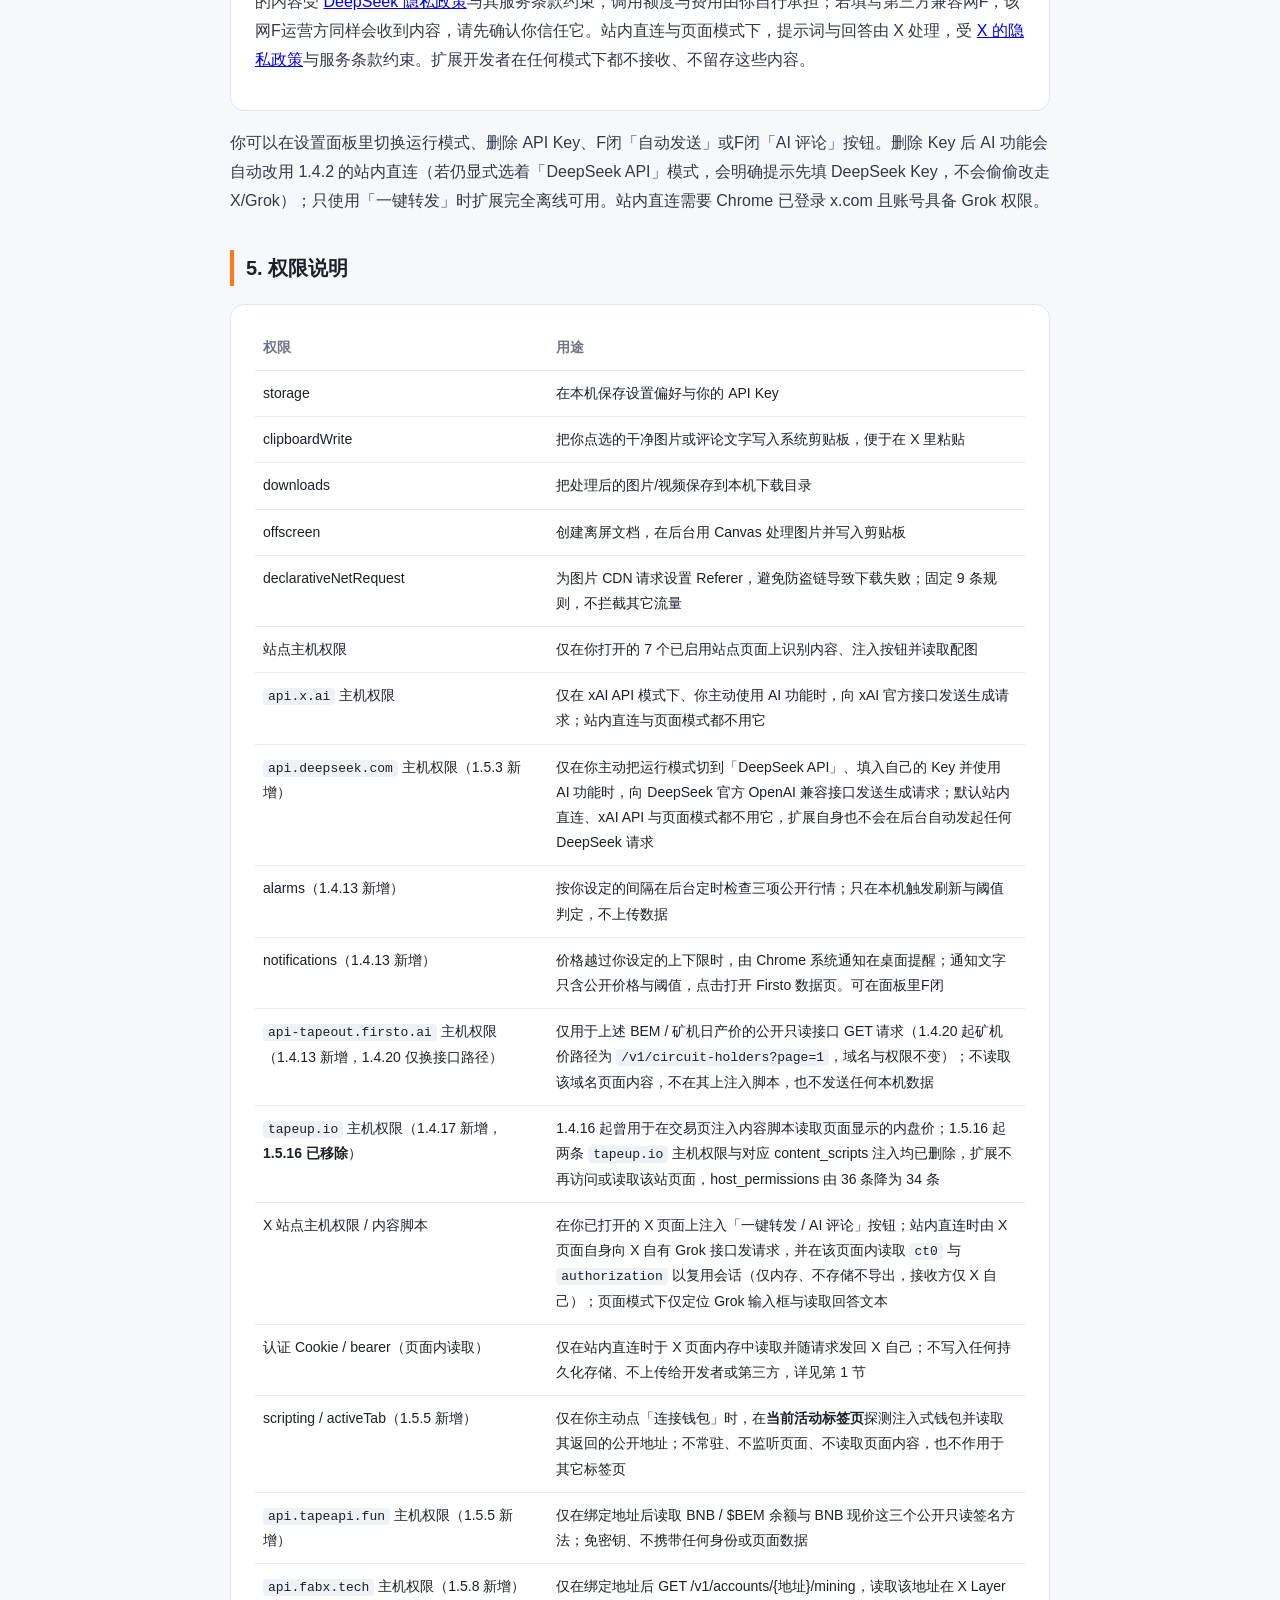
==== commit ed551958: "1.5.26：X 增长计划 + 打开关注页即时高亮 + ERROR 防护 + 全站「关→F」文案统一 - 1.5.23：chrome://extensions 三类 ERROR 防护（lastErro" ====
--- a/store/privacy-site/index.html
+++ b/store/privacy-site/index.html
@@ -39,10 +39,10 @@
 <div class="wrap">
   <div class="brand"><span class="mark">信</span> TapePost信仰者工具</div>
   <h1>隐私政策</h1>
-  <div class="date">生效日期：2026 年 11 月 8 日　｜　最近修订：2026 年 11 月 20 日（1.5.22：修复扫描没扫完就停，多信号结束判定 / 页面内响应心跳 / 达上限标中断，只在本机读写、不新增权限 / 域名 / 接收方；此前 1.5.21：新增 X 页面内中文扫描浮层（全量 / 增量续扫 / 行内标红 / 待选带入面板），只在本机读写、不新增权限 / 域名 / 接收方；此前 1.5.20：修正关注名单写入时机，每批实时落盘、关闭面板不丢、可断点续采；此前 1.5.19：新增 X 关注关系分析，名单只在本机被动读取与计算、批量取关需预演确认且只点 X 原生按钮；此前 1.5.18：打卡名片发 X 的预填文案末尾改带 Chrome 网上应用店插件链接、不再带账本页链接；视频工作台正文改为本机解析卡片已显示的文字；此前 1.5.16：停止一切 tapeup.io 页面注入与采集、移除两条主机权限，host_permissions 由 36 条降为 34 条；此前 1.5.8：钱包资产在 BSC 之外增列 X Layer 的 $FAB 余额、电路矿机、待领与 OKB；新增 api.fabx.tech、rpc.xlayer.tech、xlayerrpc.okx.com 三条主机权限（当时合计 36 条，1.5.16 起为 34 条），数据流向见第 3 节。此前 1.5.7：信仰者昵称与内置头像可随时修改并保存；当天已投支持票时，改动会同步更新公开账本上对应的明细，断网则联网后补投；不新增数据种类、权限或接收方。此前 1.5.6：$BEM 打卡改为「连接钱包后才能投支持」，支持票会公开发布昵称、内置头像编号、北京时间与随机激励话语；身份哈希改为「钱包地址 + 日期」的 SHA-256；新增 10000 条本机激励话语文库与一键发到 X。数据流向见第 3 节。此前 1.5.5：行情改为 BEM 置顶大数字、描述文字缩小；新增只读钱包连接（OKX 欧意 / 币安 Web3 / TokenPocket / MetaMask 等注入式钱包，地址 AES-GCM 加密仅存本机）、基于 TapeOut API v1 与 TapeAPI 3.0.0 的钱包资产读取、$BEM 信仰者每日打卡与全网共享账本。新增 scripting / activeTab 两项权限与 api.tapeapi.fun、tapeout.firsto.ai、账本服务三条主机权限，数据流向见第 3 节。此前 1.5.4 修复微博视频帖入口、1.5.3 新增 DeepSeek API 模式）　｜　适用版本：1.5.22（历史版本 1.4.2 及以上同样适用）　｜　开发者：TapeOut 社区 · 昆哥</div>
+  <div class="date">生效日期：2026 年 11 月 8 日　｜　最近修订：2026 年 11 月 22 日（1.5.26：新增 X 增长计划——每日 40 发推 / 1000 评论目标、监督提醒、大 V 评论推荐清单与可点统计卡，全部只在本机；此前 1.5.25：打开F注页即按页面元素高亮未回F、鼠标移开不再丢标记；此前 1.5.24：修复 X 改版后F注列表未回F标红失效；此前 1.5.23：清除扩展管理页运行错误日志（消息端口保护 / storage 回调读取 lastError / 异步事件兜底），只改本机错误兜底、不新增权限 / 域名 / 接收方；此前 1.5.22：修复扫描没扫完就停，多信号结束判定 / 页面内响应心跳 / 达上限标中断，只在本机读写、不新增权限 / 域名 / 接收方；此前 1.5.21：新增 X 页面内中文扫描浮层（全量 / 增量续扫 / 行内标红 / 待选带入面板），只在本机读写、不新增权限 / 域名 / 接收方；此前 1.5.20：修正F注名单写入时机，每批实时落盘、F闭面板不丢、可断点续采；此前 1.5.19：新增 X F注F系分析，名单只在本机被动读取与计算、批量取F需预演确认且只点 X 原生按钮；此前 1.5.18：打卡名片发 X 的预填文案末尾改带 Chrome 网上应用店插件链接、不再带账本页链接；视频工作台正文改为本机解析卡片已显示的文字；此前 1.5.16：停止一切 tapeup.io 页面注入与采集、移除两条主机权限，host_permissions 由 36 条降为 34 条；此前 1.5.8：钱包资产在 BSC 之外增列 X Layer 的 $FAB 余额、电路矿机、待领与 OKB；新增 api.fabx.tech、rpc.xlayer.tech、xlayerrpc.okx.com 三条主机权限（当时合计 36 条，1.5.16 起为 34 条），数据流向见第 3 节。此前 1.5.7：信仰者昵称与内置头像可随时修改并保存；当天已投支持票时，改动会同步更新公开账本上对应的明细，断网则联网后补投；不新增数据种类、权限或接收方。此前 1.5.6：$BEM 打卡改为「连接钱包后才能投支持」，支持票会公开发布昵称、内置头像编号、北京时间与随机激励话语；身份哈希改为「钱包地址 + 日期」的 SHA-256；新增 10000 条本机激励话语文库与一键发到 X。数据流向见第 3 节。此前 1.5.5：行情改为 BEM 置顶大数字、描述文字缩小；新增只读钱包连接（OKX 欧意 / 币安 Web3 / TokenPocket / MetaMask 等注入式钱包，地址 AES-GCM 加密仅存本机）、基于 TapeOut API v1 与 TapeAPI 3.0.0 的钱包资产读取、$BEM 信仰者每日打卡与全网共享账本。新增 scripting / activeTab 两项权限与 api.tapeapi.fun、tapeout.firsto.ai、账本服务三条主机权限，数据流向见第 3 节。此前 1.5.4 修复微博视频帖入口、1.5.3 新增 DeepSeek API 模式）　｜　适用版本：1.5.26（历史版本 1.4.2 及以上同样适用）　｜　开发者：TapeOut 社区 · 昆哥</div>
 
   <div class="box hi">
-    <strong>一句话总结：</strong> 扩展本身<strong>没有账号体系、没有统计或遥测</strong>，除 1.5.5 新增的 $BEM 投票共享账本外<strong>没有其它服务器</strong>。「一键转发」的提取、去水印、剪贴板与下载全部在本机完成，不上传任何数据。<strong>AI 功能默认走「X 站内直连」</strong>（免 API Key）：由你已打开的 X 页面，以你已登录的会话直接向 X 自有的 Grok 接口发送「设定提示词 + 你选中的推文正文或待核验链接」，接收方仅 X/Grok，扩展后台只接收生成的 3 条文本候选；只有你主动切换到「xAI API」或「DeepSeek API」模式并填写自己的 Key 时，接收方才改为对应服务商（xAI 或 DeepSeek）；两家的 Key 与配置分开保存，同一时刻只会向你选定的那一家发请求。为让 X 认可是自己网页客户端发出的请求，页面内脚本会在本机读取 <code>ct0</code> 认证 Cookie 与 <code>authorization</code> bearer，这些值仅留在该页面内存，不存储、不导出、不回传给开发者。不使用 AI 功能时不会发起任何相关请求。<strong>1.5.5 起</strong>：只读钱包绑定会把一个公开地址用 AES-GCM 加密存在本机，加密密钥同样只在本机；扩展不接触私钥 / 助记词、不签名、不发交易。读取资产时会把这个公开地址发给 Firsto 的 TapeOut API 与 TapeAPI 公共签名读取服务（只读，不含身份信息）。$BEM 信仰者打卡<strong>必须先连接钱包</strong>，会向一个公开的共享账本提交「日期 + 立场 + 钱包地址哈希 + 你主动填写/抽取的昵称、内置头像编号、打卡时间与一句激励话语」，这些内容会在账本公开页展示；<strong>明文钱包地址绝不上传</strong>；该账本由开发者运营，除此以外扩展仍无账号体系、无统计或遥测。<strong>1.5.7 起</strong>昵称与头像可随时修改并保存，当天已上墙的支持票明细会同步更新。<strong>1.5.8 起</strong>钱包资产除 BSC 的 $BEM / 矿机外，还会把同一个公开地址在 X Layer 上的 $FAB 余额、电路矿机、待领 FAB 与 OKB 余额一并只读罗列；为此新增 FabX 官方 PoD 索引与 X Layer 公共 RPC 两个数据接收方，两者都只收到公开地址与公开合约地址，不接收任何身份信息，详见第 3 节。
+    <strong>一句话总结：</strong> 扩展本身<strong>没有账号体系、没有统计或遥测</strong>，除 1.5.5 新增的 $BEM 投票共享账本外<strong>没有其它服务器</strong>。「一键转发」的提取、去水印、剪贴板与下载全部在本机完成，不上传任何数据。<strong>AI 功能默认走「X 站内直连」</strong>（免 API Key）：由你已打开的 X 页面，以你已登录的会话直接向 X 自有的 Grok 接口发送「设定提示词 + 你选中的推文正文或待核验链接」，接收方仅 X/Grok，扩展后台只接收生成的 3 条文本候选；只有你主动切换到「xAI API」或「DeepSeek API」模式并填写自己的 Key 时，接收方才改为对应服务商（xAI 或 DeepSeek）；两家的 Key 与配置分开保存，同一时刻只会向你选定的那一家发请求。为让 X 认可是自己网页客户端发出的请求，页面内脚本会在本机读取 <code>ct0</code> 认证 Cookie 与 <code>authorization</code> bearer，这些值仅留在该页面内存，不存储、不导出、不回传给开发者。不使用 AI 功能时不会发起任何相F请求。<strong>1.5.5 起</strong>：只读钱包绑定会把一个公开地址用 AES-GCM 加密存在本机，加密密钥同样只在本机；扩展不接触私钥 / 助记词、不签名、不发交易。读取资产时会把这个公开地址发给 Firsto 的 TapeOut API 与 TapeAPI 公共签名读取服务（只读，不含身份信息）。$BEM 信仰者打卡<strong>必须先连接钱包</strong>，会向一个公开的共享账本提交「日期 + 立场 + 钱包地址哈希 + 你主动填写/抽取的昵称、内置头像编号、打卡时间与一句激励话语」，这些内容会在账本公开页展示；<strong>明文钱包地址绝不上传</strong>；该账本由开发者运营，除此以外扩展仍无账号体系、无统计或遥测。<strong>1.5.7 起</strong>昵称与头像可随时修改并保存，当天已上墙的支持票明细会同步更新。<strong>1.5.8 起</strong>钱包资产除 BSC 的 $BEM / 矿机外，还会把同一个公开地址在 X Layer 上的 $FAB 余额、电路矿机、待领 FAB 与 OKB 余额一并只读罗列；为此新增 FabX 官方 PoD 索引与 X Layer 公共 RPC 两个数据接收方，两者都只收到公开地址与公开合约地址，不接收任何身份信息，详见第 3 节。
   </div>
 
   <h2>1. 我们会处理哪些数据</h2>
@@ -58,17 +58,17 @@
     <li><strong>1.5.6：</strong>你主动填写的信仰者昵称（≤16 字）、从 32 款内置头像里选的编号、打卡时间（北京时间），以及从本机 10000 条话语文库里随机抽中的一句激励话语——<strong>这四项会随支持票写入公开账本并在 /vote 页展示</strong>；观望票不上墙；</li>
     <li><strong>1.5.6 / 1.5.18：</strong>你主动点「𝕏 发布到 X」时，上述话语与昵称、时间会被预填到 X 发推框，末尾附一条 Chrome 网上应用店的插件链接（<code>chromewebstore.google.com/search/TapePost</code>）；<strong>1.5.18 起不再附账本页链接</strong>，避免把带 sharecode 的分享地址公开广播。发送由你手动完成，扩展不读取你的 X 账号信息。</li>
   </ul>
-  <p>扩展不会读取与你正在操作的内容无关的标签页，不会读取密码、表单输入，不建立浏览历史（访问列表 / 页面标题 / 访问时间）记录，也不会上传图片或视频文件。</p>
+  <p>扩展不会读取与你正在操作的内容无F的标签页，不会读取密码、表单输入，不建立浏览历史（访问列表 / 页面标题 / 访问时间）记录，也不会上传图片或视频文件。</p>
   <p><strong>认证凭证（如实披露）：</strong>仅在「X 站内直连」模式下，页面内脚本会读取 X 的 <code>ct0</code> 认证 Cookie（用作 <code>x-csrf-token</code>），并通过轻量包装 <code>window.fetch</code> 观察 X 自身请求头中的 <code>authorization</code> bearer 与 <code>x-client-transaction-id</code>，用于把 Grok 请求发回 X 自己。这些值只存在于该 X 页面的内存变量中，<strong>不写入 <code>chrome.storage</code> / <code>localStorage</code>、不导出、不上传给开发者或任何第三方</strong>，接收方始终只有 X/Grok；扩展不读取你的密码、PIN 或安全问题。因官方把 authentication cookies 归入「Authentication information」，且本地处理同样需要披露，商店 Privacy practices 中已勾选该项，并同时勾选「User activity」（fetch 请求头观察）与「Website content」。</p>
 
   <h2>2. 数据存到哪里</h2>
   <ul>
-    <li><strong>偏好设置</strong>（去水印开关、站点开关、署名开关、提示词等）保存在 <code>chrome.storage.sync</code>；若你开启了 Chrome 同步，浏览器会按你自己的同步设置同步这部分偏好。</li>
-    <li><strong>xAI / DeepSeek 的 API Key 与接口配置</strong>（模型、协议、接口地址、网关地址，1.5.3 起两家的密钥分别存放、互不覆盖）保存在 <code>chrome.storage.local</code>，<strong>仅存本机、不同步、不随扩展分发</strong>，只用于向你指定的接口发起带 <code>Authorization</code> 头的请求。开发者无法读取它。</li>
+    <li><strong>偏好设置</strong>（去水印开F、站点开F、署名开F、提示词等）保存在 <code>chrome.storage.sync</code>；若你开启了 Chrome 同步，浏览器会按你自己的同步设置同步这部分偏好。</li>
+    <li><strong>xAI / DeepSeek 的 API Key 与接口配置</strong>（模型、协议、接口地址、网F地址，1.5.3 起两家的密钥分别存放、互不覆盖）保存在 <code>chrome.storage.local</code>，<strong>仅存本机、不同步、不随扩展分发</strong>，只用于向你指定的接口发起带 <code>Authorization</code> 头的请求。开发者无法读取它。</li>
     <li><strong>处理后的图片</strong>写入系统剪贴板，或按你的操作下载到本机下载目录；文件名前缀为 <code>xpost_</code>。</li>
     <li><strong>文字</strong>只通过 URL 参数预填到 <code>x.com/intent/tweet</code> 或 <code>twitter.com/intent/tweet</code> 的新标签页，由你手动点击发送。扩展不调用任何发布接口，也不会替你发帖或回复。</li>
     <li><strong>生态收录清单</strong>（295 条）是内置在扩展代码里的静态数据，来源为 <a href="https://tapeout.link/">TapeOut.link</a> 公开的站点数据与 <a href="https://web.tapeout.link/">web.tapeout.link</a> 的 DeWeb 索引（核验日期 2026-11-08），不会联网拉取，也不包含你的任何信息。</li>
-    <li><strong>1.4.13 行情数据（仅存本机）：</strong>价格上下限、提醒开关、检查间隔等偏好保存在 <code>chrome.storage.sync</code>；最近一次行情快照、提醒状态机、系统通知 id 与交易所链接的对应关系保存在 <code>chrome.storage.local</code>。这些值只含公开行情数字与你自己填写的阈值，<strong>不含任何账号、身份、页面内容或浏览历史</strong>，也不会上传给开发者或第三方。可在面板「价格提醒设置」里关闭提醒或清空阈值。</li>
+    <li><strong>1.4.13 行情数据（仅存本机）：</strong>价格上下限、提醒开F、检查间隔等偏好保存在 <code>chrome.storage.sync</code>；最近一次行情快照、提醒状态机、系统通知 id 与交易所链接的对应F系保存在 <code>chrome.storage.local</code>。这些值只含公开行情数字与你自己填写的阈值，<strong>不含任何账号、身份、页面内容或浏览历史</strong>，也不会上传给开发者或第三方。可在面板「价格提醒设置」里F闭提醒或清空阈值。</li>
     <li><strong>1.5.5 钱包地址（加密、仅本机）：</strong>公开地址与所用钱包名称、链 ID 一起用 Web Crypto AES-GCM 加密后存 <code>chrome.storage.local</code>；32 字节密钥在安装时由本机随机生成，也只存本机、不同步、不随扩展分发。点「断开」即删除密文与资产缓存。扩展<strong>不保存明文地址、不接触私钥 / 助记词，也不请求签名或交易授权</strong>。</li>
     <li><strong>1.5.5 投票与资产缓存（仅本机）：</strong>打卡历史（哪天投了什么立场）、待补投票、最近一次全网账本快照、资产快照、账本地址与提醒时间都存 <code>chrome.storage.local</code>；不含身份信息，也不含钱包地址。账本地址可在设置里改成你自己的兼容服务。<strong>1.5.6 起</strong>另在 <code>chrome.storage.local</code> 保存你的信仰者名片（昵称 + 内置头像编号）与最近抽中的一句激励话语，仅存本机、不同步，可在弹窗里随时修改。<strong>1.5.7 起</strong>输入停顿、失焦、回车或点「💾」都会立即保存；若当天已投支持票，改动会用同一身份哈希向账本重提一次相同的四类内容，以更新公开墙上对应的那一条（激励话语与时间沿用原值，不重复计票）；断网时更新包暂存本机待补投队列，联网后再同步。<strong>1.5.8 起</strong>资产快照同时包含 X Layer 的公开余额、矿机数与算力数字，仍只存本机、不含钱包地址明文；加载新版本后首次打开弹窗会自动补取一次双链快照。</li>
   </ul>
@@ -89,35 +89,40 @@
     <li><code>https://rpc.xlayer.tech</code>（备用 <code>https://xlayerrpc.okx.com</code>，仅在主节点失败时使用）：一次 batch 三个公开只读 JSON-RPC 调用 —— $FAB ERC-20 <code>balanceOf</code>、电路 ERC-721 <code>balanceOf</code>、原生 <code>eth_getBalance</code>（OKB）。合约地址取自 FabX 官方公开配置，<strong>不调用任何写入方法、不签名、不授权、不发交易</strong>。</li>
   </ul>
   <p>$FAB 为 8 位小数；链上 RPC 读数优先、索引层读数兜底。「预估日产 FAB」是按当前全网算力权重占比在本机外推 24h 的<strong>估算值，不是收益承诺</strong>。两条链的请求并发且彼此独立，任一接口失败只影响对应链的显示，失败项在面板副行单独计数。</p>
-  <p>资产快照只缓存到本机 <code>chrome.storage.local</code>（2 分钟），点「↻ 读资产」才强制刷新；不上传给开发者、不写入账本、不与打卡数据关联。BSC 数据的接收方为 Firsto 与 TapeAPI 公共服务的运营方，X Layer 数据的接收方为 FabX 官方索引与 X Layer 公共 RPC 节点，各自按其服务条款处理这一个公开地址。</p>
-  <p><strong>1.5.6 $BEM 信仰者打卡与全网账本（唯一会写入外部服务的功能）：</strong>必须先连接钱包才能点「支持 / 观望」。点打卡时，扩展后台向公开共享账本 <code>https://tapepost-privacy.app.workbuddy.host/api/vote</code> 提交 <code>{ day, stance, voterId, name, avatar, quote, at, clock }</code>：<code>day</code> 是北京时间日期，<code>stance</code> 是 support / watch；<code>voterId</code> 是「小写钱包地址 + 日期」经 SHA-256 得到的不可逆哈希，每天轮换、用于同一地址跨设备当日去重，账本与开发者都拿不到明文钱包地址；<code>name</code> 是你自己填写的昵称（≤16 字）、<code>avatar</code> 是你从 32 款内置头像里选的编号（不含图片文件）、<code>quote</code> 是从扩展本机 10000 条话语文库里随机抽出的一句、<code>at</code> 与 <code>clock</code> 是打卡时间（ISO 与北京时间 HH:MM）。<strong>支持票的这四项内容会写入账本并在 /vote 公开页的「信仰者墙」上展示</strong>，请只填你愿意公开的内容；观望票只计数、不上墙，撤回会同时删掉墙上明细。打开弹窗时 GET <code>/api/state</code> 拉取按天票数与近 14 日信仰者墙。<strong>钱包地址、私钥、API Key、页面内容、推文正文、设备标识一律不发送</strong>。账本由开发者运营，除此之外不接收也不留存任何用户数据；账本地址可在设置里改成自建兼容服务，断网时降级为纯本机账本并在界面标注「本机」，联网后连同名片补投。点「𝕏 发布到 X」只是用 <code>x.com/intent/tweet</code> 预填话语 + 昵称 + 时间 + 话题标签 + 插件商店链接打开新标签页（1.5.18 起不再预填账本页链接），<strong>发送仍由你手动完成，扩展不调用任何发布接口</strong>。<code>notifications</code> 权限用于你开启的每日打卡提醒（默认北京时间 20:00，可关闭），通知文字不含个人数据。1.5.5 的旧口径（本机随机盐哈希、只提交日期 / 立场）已停用；1.5.5 及更早的历史票只有计数、没有名片，不会补造。<strong>1.5.7 起，名片可以随时修改并保存</strong>：修改昵称或内置头像后，若当天已投支持票，扩展会用同一 <code>voterId</code> 向同一 <code>/api/vote</code> 重新提交一次（<code>quote</code> / <code>at</code> / <code>clock</code> 沿用上次打卡值，只替换 <code>name</code> / <code>avatar</code>），账本按身份哈希去重，只更新公开墙上这一条明细，不重复计票、不改变连续打卡、不更换激励话语；断网时更新包暂存本机、联网后补投。这一过程不新增任何数据种类、第三方接收方或权限；「𝕏 发布到 X」的预填文案也会同步换成新昵称。请留意：修改后会覆盖当天已公开的那条名片，历史日期的公开明细不受影响。</p>
-  <p><strong>1.4.13 行情链路（后台定时，纯只读）：</strong>为在面板顶端显示三项公开行情，扩展后台默认每 5 分钟（可设 1 / 5 / 15 / 30 分钟，也可手动点 ↻ 立即刷新）向以下两个<strong>公开只读接口</strong>发起 GET 请求。<strong>其中 $BEM 与矿机日产能价这两项数据都来自 Firsto</strong>（接口域名 <code>api-tapeout.firsto.ai</code>，数据页 <code>tapeout.firsto.ai</code>）；第三项 TapeUP 内盘价来自 tapeup.io，见下一段，与 Firsto 无关：</p>
+  <p>资产快照只缓存到本机 <code>chrome.storage.local</code>（2 分钟），点「↻ 读资产」才强制刷新；不上传给开发者、不写入账本、不与打卡数据F联。BSC 数据的接收方为 Firsto 与 TapeAPI 公共服务的运营方，X Layer 数据的接收方为 FabX 官方索引与 X Layer 公共 RPC 节点，各自按其服务条款处理这一个公开地址。</p>
+  <p><strong>1.5.6 $BEM 信仰者打卡与全网账本（唯一会写入外部服务的功能）：</strong>必须先连接钱包才能点「支持 / 观望」。点打卡时，扩展后台向公开共享账本 <code>https://tapepost-privacy.app.workbuddy.host/api/vote</code> 提交 <code>{ day, stance, voterId, name, avatar, quote, at, clock }</code>：<code>day</code> 是北京时间日期，<code>stance</code> 是 support / watch；<code>voterId</code> 是「小写钱包地址 + 日期」经 SHA-256 得到的不可逆哈希，每天轮换、用于同一地址跨设备当日去重，账本与开发者都拿不到明文钱包地址；<code>name</code> 是你自己填写的昵称（≤16 字）、<code>avatar</code> 是你从 32 款内置头像里选的编号（不含图片文件）、<code>quote</code> 是从扩展本机 10000 条话语文库里随机抽出的一句、<code>at</code> 与 <code>clock</code> 是打卡时间（ISO 与北京时间 HH:MM）。<strong>支持票的这四项内容会写入账本并在 /vote 公开页的「信仰者墙」上展示</strong>，请只填你愿意公开的内容；观望票只计数、不上墙，撤回会同时删掉墙上明细。打开弹窗时 GET <code>/api/state</code> 拉取按天票数与近 14 日信仰者墙。<strong>钱包地址、私钥、API Key、页面内容、推文正文、设备标识一律不发送</strong>。账本由开发者运营，除此之外不接收也不留存任何用户数据；账本地址可在设置里改成自建兼容服务，断网时降级为纯本机账本并在界面标注「本机」，联网后连同名片补投。点「𝕏 发布到 X」只是用 <code>x.com/intent/tweet</code> 预填话语 + 昵称 + 时间 + 话题标签 + 插件商店链接打开新标签页（1.5.18 起不再预填账本页链接），<strong>发送仍由你手动完成，扩展不调用任何发布接口</strong>。<code>notifications</code> 权限用于你开启的每日打卡提醒（默认北京时间 20:00，可F闭），通知文字不含个人数据。1.5.5 的旧口径（本机随机盐哈希、只提交日期 / 立场）已停用；1.5.5 及更早的历史票只有计数、没有名片，不会补造。<strong>1.5.7 起，名片可以随时修改并保存</strong>：修改昵称或内置头像后，若当天已投支持票，扩展会用同一 <code>voterId</code> 向同一 <code>/api/vote</code> 重新提交一次（<code>quote</code> / <code>at</code> / <code>clock</code> 沿用上次打卡值，只替换 <code>name</code> / <code>avatar</code>），账本按身份哈希去重，只更新公开墙上这一条明细，不重复计票、不改变连续打卡、不更换激励话语；断网时更新包暂存本机、联网后补投。这一过程不新增任何数据种类、第三方接收方或权限；「𝕏 发布到 X」的预填文案也会同步换成新昵称。请留意：修改后会覆盖当天已公开的那条名片，历史日期的公开明细不受影响。</p>
+  <p><strong>1.4.13 行情链路（后台定时，纯只读）：</strong>为在面板顶端显示三项公开行情，扩展后台默认每 5 分钟（可设 1 / 5 / 15 / 30 分钟，也可手动点 ↻ 立即刷新）向以下两个<strong>公开只读接口</strong>发起 GET 请求。<strong>其中 $BEM 与矿机日产能价这两项数据都来自 Firsto</strong>（接口域名 <code>api-tapeout.firsto.ai</code>，数据页 <code>tapeout.firsto.ai</code>）；第三项 TapeUP 内盘价来自 tapeup.io，见下一段，与 Firsto 无F：</p>
   <ul>
     <li><code>https://api-tapeout.firsto.ai/v1/analytics/bem?range=24h</code> 与 <code>/v1/circuit-holders?page=1</code>：$BEM 现价与 TapeOut 矿机日产能价（后台 GET）。后者是 <code>https://tapeout.firsto.ai/circuits/other</code> 页顶「日产能价参考价」所用的同源公开接口；<strong>1.4.20 起</strong>替换原来的 <code>/v1/analytics/circuits?range=24h</code>（24h 成交序列，会滞后）。接口路径变了，但域名、请求方式与只读性质不变；</li>
   </ul>
   <p><strong>1.4.16 TapeUP $UP 内盘价（内容脚本采集，非后台 GET）：</strong>tapeup.io 整站 Cloudflare 防护，后台直接 <code>fetch</code> 会被拦，因此 TapeUP $UP 的内盘价（页面标注 <code>BEM/UP</code>，即 UP 以 BEM 计价，如 <code>0.0264 BEM/UP</code>，并同时给出美元折算价 <code>$0.3181</code>；来自 <code>https://tapeup.io/zh/trade/token?id=1</code>）改由扩展的<strong>内容脚本</strong>在你已通过 CF 的浏览器会话里读取页面显示的内盘价，再回传后台缓存。<strong>1.4.21 起</strong>只按页面上的 <code>BEM/UP</code> 标签与「价 + 美元 + 百分比」组合定位价格，钱包余额、待释放余额、统计区数字与图表坐标只作本机诊断候选、不参与取价；认不出就显示未采集。扩展仅在 <code>tapeup.io</code> 注入内容脚本读取该页显示的价格数字，<strong>不读取页面外数据、不发送任何本机数据、不在该域发起额外网络请求</strong>。</p>
   <p><strong>1.5.13 TapeUP「我的资产」（仍为同一域名的内容脚本采集、仅存本机）：</strong>为使弹窗显示 <code>https://tapeup.io/zh/trade/assets</code>「我的资产」页上已经显示的持仓、待释放、可加速释放、持仓估值与 24H 涨跌幅，扩展在你<strong>主动打开该页并连接钱包</strong>后，由已注入 <code>tapeup.io</code> 的内容脚本读取该页可见文本，按表头或字段标签解析出这些数字，经白名单清洗（只留数值、单位与极短的原始片段）后回传后台，存入本机 <code>chrome.storage.local</code> 缓存并在弹窗展示。<strong>待释放 / 可加速释放是 TapeUP PoB 引擎的站内买入预算，不是链上锁仓余额</strong>，与第 3 节按公开地址查询的 BSC / X Layer 链上只读资产是两套不同来源，界面已分开标注。扩展<strong>不采集钱包地址、私钥、助记词、Cookie、认证头、表单输入或其它标签页，不调用 tapeup.io 站内接口，不在该域发起任何额外网络请求，不上传这些数据给开发者或任何第三方</strong>；未连接钱包或一栏都没认出时不写缓存，点「断开」钱包时缓存一并删除，超过 30 分钟未刷新只在本机标注为过期。这不新增任何权限、主机权限、域名或数据接收方，也不改变第 3 节已披露的数据流向。</p>
-  <p><strong>1.5.14 TapeUP 资产定时自动采集（同一域名、同一类数据、仍只存本机）：</strong>1.5.13 需要你主动打开「我的资产」页才会采集，弹窗因此长期显示「未采集」。1.5.14 起，在你已在扩展里绑定钱包的前提下，扩展会每 30 分钟、以及在价格定时轮询、你打开弹窗或点「刷新资产」时，自动检查并采集一次：若你已打开该资产页，只向该页的内容脚本发一条立即重扫的消息；若没有打开，扩展会静默创建一个不激活的后台标签访问同一个 <code>https://tapeup.io/zh/trade/assets</code> 页面，读取页面已显示的数值后<strong>自动关闭该标签</strong>（超时或后台被回收时也会关闭）。采集失败（例如该站要求先连接站内钱包、或遇到验证页）只在本机记录一条状态（采集中 / 需连钱包 / 未读到 / 超时），<strong>不覆盖上一次有效的资产数值</strong>，并自动降低重试频率；弹窗右上角的采集状态可点，随时手动触发一次。扩展<strong>不读取钱包地址、私钥、助记词、Cookie、认证头、表单输入或其它标签页，不调用 tapeup.io 站内接口，不在该域发起任何额外网络请求，不上传这些数据</strong>；断开钱包时缓存与状态一并删除。这不新增任何权限、主机权限、域名或数据接收方，也不改变第 3 节已披露的数据流向；自动标签使用既有 <code>tapeup.io</code> 主机权限下的浏览器标签 API，不涉及 scripting / activeTab 权限。</p>
-  <p><strong>1.5.16 TapeUP 网页采集全部下线（当前版本的实际行为）：</strong>上面 1.4.16 / 1.4.23 的 $UP 内盘价采集、1.5.13 的「我的资产」页采集与 1.5.14 的定时自动采集，<strong>自 1.5.16 起已全部停止</strong>：扩展不再向 <code>tapeup.io</code> 注入任何内容脚本、不再读取该站任何页面文本、不再定时或静默打开该站标签、不再保存或更新相关本机缓存，并已从 manifest 移除 <code>https://tapeup.io/*</code> 与 <code>https://*.tapeup.io/*</code> 两条主机权限（host_permissions 由 36 条降为 34 条）。弹窗的「TapeUP · $UP 我的资产」整组与 $UP 内盘价显示已停用。原因是该站整站 Cloudflare 防护（后台请求实测返回 403），TapeAPI 公开服务只提供链上只读方法，而 $UP 是 PoB 全链账本 Token ID #00001、非 ERC-20 且无合约地址，「我的资产」不存在可直连的公开接口；网页采集方式还会干扰用户正常访问该站。<strong>断开钱包时会顺带清除历史上遗留的本机采集缓存</strong>。这不新增任何权限、域名或数据接收方，反而减少了两条主机权限；点行情卡片打开 tapeup.io 交易页仍是用户主动点击的普通网页跳转，扩展不会在该页注入或读取任何内容。1.5.13 / 1.5.14 两段为历史版本行为说明，当前版本不再适用。</p>
+  <p><strong>1.5.14 TapeUP 资产定时自动采集（同一域名、同一类数据、仍只存本机）：</strong>1.5.13 需要你主动打开「我的资产」页才会采集，弹窗因此长期显示「未采集」。1.5.14 起，在你已在扩展里绑定钱包的前提下，扩展会每 30 分钟、以及在价格定时轮询、你打开弹窗或点「刷新资产」时，自动检查并采集一次：若你已打开该资产页，只向该页的内容脚本发一条立即重扫的消息；若没有打开，扩展会静默创建一个不激活的后台标签访问同一个 <code>https://tapeup.io/zh/trade/assets</code> 页面，读取页面已显示的数值后<strong>自动F闭该标签</strong>（超时或后台被回收时也会F闭）。采集失败（例如该站要求先连接站内钱包、或遇到验证页）只在本机记录一条状态（采集中 / 需连钱包 / 未读到 / 超时），<strong>不覆盖上一次有效的资产数值</strong>，并自动降低重试频率；弹窗右上角的采集状态可点，随时手动触发一次。扩展<strong>不读取钱包地址、私钥、助记词、Cookie、认证头、表单输入或其它标签页，不调用 tapeup.io 站内接口，不在该域发起任何额外网络请求，不上传这些数据</strong>；断开钱包时缓存与状态一并删除。这不新增任何权限、主机权限、域名或数据接收方，也不改变第 3 节已披露的数据流向；自动标签使用既有 <code>tapeup.io</code> 主机权限下的浏览器标签 API，不涉及 scripting / activeTab 权限。</p>
+  <p><strong>1.5.16 TapeUP 网页采集全部下线（当前版本的实际行为）：</strong>上面 1.4.16 / 1.4.23 的 $UP 内盘价采集、1.5.13 的「我的资产」页采集与 1.5.14 的定时自动采集，<strong>自 1.5.16 起已全部停止</strong>：扩展不再向 <code>tapeup.io</code> 注入任何内容脚本、不再读取该站任何页面文本、不再定时或静默打开该站标签、不再保存或更新相F本机缓存，并已从 manifest 移除 <code>https://tapeup.io/*</code> 与 <code>https://*.tapeup.io/*</code> 两条主机权限（host_permissions 由 36 条降为 34 条）。弹窗的「TapeUP · $UP 我的资产」整组与 $UP 内盘价显示已停用。原因是该站整站 Cloudflare 防护（后台请求实测返回 403），TapeAPI 公开服务只提供链上只读方法，而 $UP 是 PoB 全链账本 Token ID #00001、非 ERC-20 且无合约地址，「我的资产」不存在可直连的公开接口；网页采集方式还会干扰用户正常访问该站。<strong>断开钱包时会顺带清除历史上遗留的本机采集缓存</strong>。这不新增任何权限、域名或数据接收方，反而减少了两条主机权限；点行情卡片打开 tapeup.io 交易页仍是用户主动点击的普通网页跳转，扩展不会在该页注入或读取任何内容。1.5.13 / 1.5.14 两段为历史版本行为说明，当前版本不再适用。</p>
   <p><strong>1.5.18 发 X 预填文案与视频正文（当前版本的实际行为）：</strong>点「𝕏 发布到 X」时，扩展只在本机拼装一条 <code>x.com/intent/tweet?text=...</code> 地址：内容是随机激励话语、你填的昵称、北京时间、三个话题标签，以及末尾一条 Chrome 网上应用店搜索页链接 <code>https://chromewebstore.google.com/search/TapePost</code>；<strong>不再包含账本页地址或其 sharecode 参数</strong>。扩展不向 X 发请求、不替你发送、不读取 X 账号信息，账本自身的读写与四类公开内容完全不变。视频工作台只在本机读取微博卡片已经显示的正文文字并做解码清洗，乱码或读不到时留空、由你手动填写「发推正文」；页面文字与视频字节一律不上传。这两项都不新增权限、主机权限、域名或数据接收方。</p>
-  <p><strong>1.5.19 X 关注关系分析（本机数据 + 用户确认后唯一的写操作）：</strong>你在弹窗顶部点「👥 互关管理」（X 关注关系分析）主入口打开独立面板后，需先填写或识别自己的 X 用户名，再分别点「开始采集」。扩展会打开你自己的「关注中 / 粉丝」页并自动向下滚动，<strong>只被动读取 X 网页客户端自己已经加载出来的分页响应</strong>，从中提取公开主页资料：用户名、昵称、简介、粉丝数、关注数、推文数、认证标记、头像地址与最后发推时间。<strong>扩展不主动发起任何请求、不重放请求、不改动请求参数，也不读取 Authorization / ct0 / Cookie / x-client-transaction-id 等任何登录凭证</strong>；采集器默认关闭，只有你点「开始采集」后才启用，列表加载完（连续几轮无新增）自动停止。关注 / 粉丝快照、白名单、分类结果与取关日志<strong>只存在本机 <code>chrome.storage.local</code></strong>，不同步、不上传、不发送给 TapePost 账本、X/Grok、xAI、DeepSeek 或任何第三方，也不用于 AI 生成；面板提供「清空本机名单」与由你主动触发的 CSV 导出（只写到本机下载目录）。统计与分类（未回关我 / 我未回关 / 互关 / 疑似空号 / 长期不活跃 / 认证大 V / 粉丝量区间）全部在本机完成。<strong>批量取关是本功能唯一的写操作</strong>：勾选后必须先「预演」逐行核对，你确认后扩展才在你的「关注中」页上按 5~8 秒随机间隔逐个点击<strong>对应账号那一行的 X 原生「正在关注」按钮</strong>（单批最多 50 人、白名单 / 认证 / 大 V / 锁推账号自动跳过、可随时暂停 / 停止、连续 3 次定位失败自动停机），<strong>不调用 X 的任何私有或公开写接口、不替你发送任何请求</strong>；这与你自己手动点击关注按钮的效果一致，接收方仍只有 X。请留意 X 对自动化批量操作有风控，短时间大量取关可能被临时限制账号，建议先小批量试跑。本功能不新增 permissions（仍 9 项）、不新增 host_permissions（仍 34 条，x.com / twitter.com 本就在列）、不新增域名或第三方数据接收方，也不改变账本与 AI 链路的数据种类。</p>
-  <p><strong>1.5.20 X 关注关系分析（实时落盘与断点续采，仍只在本机）：</strong>针对用户反馈「上次抓取一部分，重新打开粉丝分析就没有了」，本版修正名单的写入时机：X 客户端每加载出一批「关注中 / 粉丝」分页响应，扩展就立即把其中的公开主页资料合并写入本机 <code>chrome.storage.local</code>，<strong>不再等到采集结束、也不依赖面板是否打开</strong>；关闭面板、中途停止、刷新 X 标签页都不会删除已保存的名单，重新打开面板会自动恢复，点「继续采集」可从已保存的人数往下补。页面关闭 / 切到后台前会把尚未发出的尾批立即送出；本机写入失败时保留内存副本并在下一批补写，同时在面板显示失败原因（不会静默丢数据）；名单很大时只裁掉超长简介以避免触及浏览器存储配额。面板保存用户名、清空名单等操作一律先读取最新缓存再合并，不会用旧快照覆盖刚写入的人。<strong>不主动发起任何请求、不重放、不改参数、不读取任何登录凭证</strong>；名单、已存人数、最后写入时间、采集中断状态与失败提示<strong>依然只存在本机</strong>，不上传、不发送给 AI 服务或任何第三方，也不改变权限（仍 9 项）、主机权限（仍 34 条）、域名或数据接收方；线上账本服务不重部署。</p>
-  <p><strong>1.5.22 扫描结束判定（修复「没扫完就停」，仍只在本机）：</strong>用户反馈 X 页面内扫描没扫完就停。旧版只看「本机名单人数约 6 秒没增加」就判定完成并关闭采集器，而 X 分页常要十几秒，全量重扫时返回的又都是已存账号（人数不涨但页面仍在往下加载）。本版改为多信号判定：<code>follow-core.js</code> 的 <code>scanVerdict()</code> 必须同时满足最短扫描时长、距最后一次 X 响应 / 名单新增 / 页面变高已静默足够久、连续多轮无信号、页面确实滚到底且高度稳定、没有 X 加载指示器，才会判定完成；达到滚动 / 时间上限或整轮没检测到 X 分页响应时<strong>一律标「中断」并完整保留名单、提示继续补，绝不显示「采集完成」</strong>。为了让「人数不涨」不再被误判，MAIN world 采集器在 X 有响应但没解析出新用户时会发一条<code>TAPEFOLLOW_PULSE</code> 心跳：它是同一页面内的 window 消息，<strong>只含响应计数与时间戳，不含响应正文、请求头、Cookie、ct0、bearer 或签名</strong>；扫描几何判定也只读取页面高度、滚动位置与 X 自己显示的加载指示器，不读取任何页面内容之外的信息。桥接层会在本机 <code>followCapture.scan</code> 记录最近响应时间、静默轮数、到底与加载状态等诊断字段，<strong>只存本机 <code>chrome.storage.local</code>，不上传、不发送给 AI 服务或任何第三方</strong>；名单仍每批实时落盘。不主动发请求、不重放、不改参数，不新增权限（仍 9 项）、主机权限（仍 34 条）、域名、数据种类或第三方数据接收方，线上账本服务不重部署。</p>\n  <p><strong>1.5.21 X 页面内中文扫描浮层（吸收页面内 Scan 交互，仍只在本机）：</strong>用户反馈另一个扩展的 Scan 面板全英文、希望把能力集成进 TapePost。本版在 X 的「关注中 / 粉丝」页右侧新增全中文「互关管理」浮层（<code>follow-overlay.js</code> / <code>follow-overlay.css</code>，由 manifest 静态 <code>content_scripts</code> 注入，仅匹配 x.com / twitter.com，无远程代码）：可点「全量扫描」「增量续扫」「停止」，查看进度与本机已存人数，并可开关「列表里标红未回关」（关闭即刻清除标记）。浮层只写本机 <code>followCapture</code>，复用 1.5.19 的 MAIN world 被动采集与 1.5.20 的每批实时落盘；增量续扫按本机记下的滚动位置接着补，不会删除已存名单。<strong>粉丝名单为空时不会标红任何人</strong>，只有「关注中 / 粉丝」两份名单都齐了才在本机做集合运算，并给页面里对应的账号行加一个「未回关」小标记。「从当前位置选未回关」只把当前可见账号写入一次性的本机待选草稿并带进独立分析面板，<strong>仍须由你在面板里点「预演」并确认后才会取关，浮层不会自动取关、不会自动确认 X 弹窗、不写取关任务</strong>。点「📊 打开分析面板」时也只是发一条扩展内部消息，由扩展后台打开自带的 <code>follow.html</code> 页面，不访问任何外部网址、不需要额外权限；浮层不包装 <code>window.fetch</code> / <code>XMLHttpRequest</code>，<strong>不主动发起任何请求、不读取请求头 / Cookie / ct0 / bearer / 签名等登录凭证</strong>；扫描状态、增量锚点、界面开关与待选草稿<strong>均只存本机 <code>chrome.storage.local</code></strong>，不上传、不发送给 AI 服务或任何第三方；不改变权限（仍 9 项）、主机权限（仍 34 条）、域名或数据接收方，线上账本服务不重部署。</p>
-  <p><strong>1.4.22 界面改版（仅本机渲染）：</strong>行情面板由三列挤压改为「上 TapeUP / 中 矿机日产 / 下 BEM」三块整行卡片，把主值、另一计价口径、涨跌、来源、更新时间、实时或缓存状态，以及可折叠的「采集明细」（原始字段、采集锚点与本机诊断候选）完整显示出来。这些信息全部来自上述同源公开数据与本机缓存，<strong>只为解决文字被裁切的问题，不新增任何网络请求、权限、域名、数据接收方，也不额外读取或上传页面内容</strong>。BEM 与矿机日产能价仍来自 Firsto，TapeUP 内盘价仍来自 tapeup.io，与 Firsto 无关。</p>
+  <p><strong>1.5.19 X F注F系分析（本机数据 + 用户确认后唯一的写操作）：</strong>你在弹窗顶部点「👥 互F管理」（X F注F系分析）主入口打开独立面板后，需先填写或识别自己的 X 用户名，再分别点「开始采集」。扩展会打开你自己的「F注中 / 粉丝」页并自动向下滚动，<strong>只被动读取 X 网页客户端自己已经加载出来的分页响应</strong>，从中提取公开主页资料：用户名、昵称、简介、粉丝数、F注数、推文数、认证标记、头像地址与最后发推时间。<strong>扩展不主动发起任何请求、不重放请求、不改动请求参数，也不读取 Authorization / ct0 / Cookie / x-client-transaction-id 等任何登录凭证</strong>；采集器默认F闭，只有你点「开始采集」后才启用，列表加载完（连续几轮无新增）自动停止。F注 / 粉丝快照、白名单、分类结果与取F日志<strong>只存在本机 <code>chrome.storage.local</code></strong>，不同步、不上传、不发送给 TapePost 账本、X/Grok、xAI、DeepSeek 或任何第三方，也不用于 AI 生成；面板提供「清空本机名单」与由你主动触发的 CSV 导出（只写到本机下载目录）。统计与分类（未回F我 / 我未回F / 互F / 疑似空号 / 长期不活跃 / 认证大 V / 粉丝量区间）全部在本机完成。<strong>批量取F是本功能唯一的写操作</strong>：勾选后必须先「预演」逐行核对，你确认后扩展才在你的「F注中」页上按 5~8 秒随机间隔逐个点击<strong>对应账号那一行的 X 原生「正在F注」按钮</strong>（单批最多 50 人、白名单 / 认证 / 大 V / 锁推账号自动跳过、可随时暂停 / 停止、连续 3 次定位失败自动停机），<strong>不调用 X 的任何私有或公开写接口、不替你发送任何请求</strong>；这与你自己手动点击F注按钮的效果一致，接收方仍只有 X。请留意 X 对自动化批量操作有风控，短时间大量取F可能被临时限制账号，建议先小批量试跑。本功能不新增 permissions（仍 9 项）、不新增 host_permissions（仍 34 条，x.com / twitter.com 本就在列）、不新增域名或第三方数据接收方，也不改变账本与 AI 链路的数据种类。</p>
+  <p><strong>1.5.20 X F注F系分析（实时落盘与断点续采，仍只在本机）：</strong>针对用户反馈「上次抓取一部分，重新打开粉丝分析就没有了」，本版修正名单的写入时机：X 客户端每加载出一批「F注中 / 粉丝」分页响应，扩展就立即把其中的公开主页资料合并写入本机 <code>chrome.storage.local</code>，<strong>不再等到采集结束、也不依赖面板是否打开</strong>；F闭面板、中途停止、刷新 X 标签页都不会删除已保存的名单，重新打开面板会自动恢复，点「继续采集」可从已保存的人数往下补。页面F闭 / 切到后台前会把尚未发出的尾批立即送出；本机写入失败时保留内存副本并在下一批补写，同时在面板显示失败原因（不会静默丢数据）；名单很大时只裁掉超长简介以避免触及浏览器存储配额。面板保存用户名、清空名单等操作一律先读取最新缓存再合并，不会用旧快照覆盖刚写入的人。<strong>不主动发起任何请求、不重放、不改参数、不读取任何登录凭证</strong>；名单、已存人数、最后写入时间、采集中断状态与失败提示<strong>依然只存在本机</strong>，不上传、不发送给 AI 服务或任何第三方，也不改变权限（仍 9 项）、主机权限（仍 34 条）、域名或数据接收方；线上账本服务不重部署。</p>
+  <p><strong>1.5.26 X 增长计划（全部只在本机）：</strong>新增独立的「X 增长计划」扩展页，设定每天至少 40 条发推与 1000 条评论目标、显示可点开的今日进度明细与最近 14 天历史，并可设置监督提醒（北京时间 21:00 起未达标时发一次系统通知）。评论对象推荐清单从你本机「互F管理」已保存的公开大 V 资料（认证账号或粉丝数 ≥ 1 万）导入，不含请求内容或登录凭证；每个账号的「去看帖子」只是打开其公开主页，记录的评论条数只存本机。进度计数由辅助动作触发：点 TapePost「打开 X 发推（正文已预填）」记一条发推，点 AI 评论「写入回复框」或 X 预填页兜底记一条评论；扩展不替你发布、不点 X 的发送 / 回复按钮、不调用任何 X 私有或公开写接口，最终是否发送完全由你在 X 手动决定。同一动作一分钟内重复点不会重复计数，跨天自动归零并把昨日结果计入历史。本版不主动发请求、不重放、不读取 Authorization / ct0 / Cookie / 请求头或签名，不写取F任务、不自动确认弹窗；新增的三个本机运行时文件（growth-core.js / growth.html / growth.js）随包分发、无远程代码。不新增权限（仍 9 项 / 34 条）、域名、数据种类或第三方接收方，统计与清单只存本机 <code>chrome.storage.local</code>。</p>
+  <p><strong>1.5.25 打开F注页即时高亮未回F（仍只在本机）：</strong>本版只读取 X 自己在F注列表用户行里渲染的互F标识（英文 Follows you / 中文 F注了你）作本机界面判定，配合你本机已存粉丝名单；两者都没有时不做任何标记。打开F注页即自动给未回F账号红底、头像发光圈、用户名高亮与 ✕未回F徽标，默认开启，可随时F闭。X 虚拟列表因鼠标移上/移开重绘后，扩展通过本机 DOM 观察与鼠标事件立即补齐标记，只修改自己插入的样式类与徽标，不改 X 原生按钮、不读取任何页面外数据。本版不主动发请求、不重放、不读取 Authorization / ct0 / Cookie / 请求头或签名，不写取F任务、不自动确认弹窗；不新增权限（仍 9 项 / 34 条）、域名、数据种类或第三方接收方，名单仍只存本机 <code>chrome.storage.local</code>。</p>
+  <p><strong>1.5.24 修复 X 改版后未回F标红失效（仍只在本机）：</strong>X F注列表改版后不再使用 <code>data-testid="UserCell"</code>，导致原本的行内标红、头像发光、用户名高亮全部失效。本版把页面行选择器改为兼容新旧 DOM：优先老的用户格，取不到时从F注按钮反推所在的用户行；样式只作用于我们的标记类，不改 X 原生按钮、不发请求、不读登录凭证、不写取F任务。不新增权限 / 域名 / 接收方，名单仍只存本机 <code>chrome.storage.local</code>。</p>
+  <p><strong>1.5.23 运行时错误防护（清除扩展管理页 ERROR 日志，仍只在本机）：</strong>用户反馈 <code>chrome://extensions</code> 的「错误」面板出现 ERROR 信息。本版针对三类来源加固：① 所有回调式 <code>chrome.storage</code> / <code>chrome.tabs</code> API 的回调同步读取 <code>chrome.runtime.lastError</code>，避免留下 <code>Unchecked runtime.lastError</code>；② 后台与 X 页面桥接的 5 个消息监听器统一包一层保护，弹窗或面板在长任务完成前F闭时，异步回包不再产生「消息端口已F闭」类错误，且只回一次包；③ 定时器与事件回调里的异步操作统一补 <code>catch</code>。这些改动只在扩展进程内读取并丢弃错误状态，<strong>不收集、不存储、不上传任何错误日志或诊断信息</strong>，不新增本机存储的数据种类；权限仍 9 项 / 主机权限 34 条、不新增域名或第三方接收方，F注名单仍只存本机 <code>chrome.storage.local</code>。</p>
+  <p><strong>1.5.23 增补：未互F高亮与特色取F按钮（仍只在本机、不改变取F流程）：</strong>在 X 页面内扫描浮层与分析面板明细清单里，未互F账号会显示红色渐变高亮与徽标；行内「🎯 取F」按钮只把账号勾选并引导到预演区，<strong>不会直接取F、不会自动确认弹窗</strong>，仍必须由你点「预演」核对后确认。两处未互F账号的头像会显示红色描边发光环、用户名 / @handle 会高亮发光，仅为本机界面样式，不改变账号数据或文案。标记只在F注与粉丝两份名单都齐备时生效，名单不全绝不误标；不新增任何权限 / 域名 / 数据接收方，不读取登录凭证，不外发任何数据。</p>
+  <p><strong>1.5.22 扫描结束判定（修复「没扫完就停」，仍只在本机）：</strong>用户反馈 X 页面内扫描没扫完就停。旧版只看「本机名单人数约 6 秒没增加」就判定完成并F闭采集器，而 X 分页常要十几秒，全量重扫时返回的又都是已存账号（人数不涨但页面仍在往下加载）。本版改为多信号判定：<code>follow-core.js</code> 的 <code>scanVerdict()</code> 必须同时满足最短扫描时长、距最后一次 X 响应 / 名单新增 / 页面变高已静默足够久、连续多轮无信号、页面确实滚到底且高度稳定、没有 X 加载指示器，才会判定完成；达到滚动 / 时间上限或整轮没检测到 X 分页响应时<strong>一律标「中断」并完整保留名单、提示继续补，绝不显示「采集完成」</strong>。为了让「人数不涨」不再被误判，MAIN world 采集器在 X 有响应但没解析出新用户时会发一条<code>TAPEFOLLOW_PULSE</code> 心跳：它是同一页面内的 window 消息，<strong>只含响应计数与时间戳，不含响应正文、请求头、Cookie、ct0、bearer 或签名</strong>；扫描几何判定也只读取页面高度、滚动位置与 X 自己显示的加载指示器，不读取任何页面内容之外的信息。桥接层会在本机 <code>followCapture.scan</code> 记录最近响应时间、静默轮数、到底与加载状态等诊断字段，<strong>只存本机 <code>chrome.storage.local</code>，不上传、不发送给 AI 服务或任何第三方</strong>；名单仍每批实时落盘。不主动发请求、不重放、不改参数，不新增权限（仍 9 项）、主机权限（仍 34 条）、域名、数据种类或第三方数据接收方，线上账本服务不重部署。</p>\n  <p><strong>1.5.21 X 页面内中文扫描浮层（吸收页面内 Scan 交互，仍只在本机）：</strong>用户反馈另一个扩展的 Scan 面板全英文、希望把能力集成进 TapePost。本版在 X 的「F注中 / 粉丝」页右侧新增全中文「互F管理」浮层（<code>follow-overlay.js</code> / <code>follow-overlay.css</code>，由 manifest 静态 <code>content_scripts</code> 注入，仅匹配 x.com / twitter.com，无远程代码）：可点「全量扫描」「增量续扫」「停止」，查看进度与本机已存人数，并可开F「列表里标红未回F」（F闭即刻清除标记）。浮层只写本机 <code>followCapture</code>，复用 1.5.19 的 MAIN world 被动采集与 1.5.20 的每批实时落盘；增量续扫按本机记下的滚动位置接着补，不会删除已存名单。<strong>粉丝名单为空时不会标红任何人</strong>，只有「F注中 / 粉丝」两份名单都齐了才在本机做集合运算，并给页面里对应的账号行加一个「未回F」小标记。「从当前位置选未回F」只把当前可见账号写入一次性的本机待选草稿并带进独立分析面板，<strong>仍须由你在面板里点「预演」并确认后才会取F，浮层不会自动取F、不会自动确认 X 弹窗、不写取F任务</strong>。点「📊 打开分析面板」时也只是发一条扩展内部消息，由扩展后台打开自带的 <code>follow.html</code> 页面，不访问任何外部网址、不需要额外权限；浮层不包装 <code>window.fetch</code> / <code>XMLHttpRequest</code>，<strong>不主动发起任何请求、不读取请求头 / Cookie / ct0 / bearer / 签名等登录凭证</strong>；扫描状态、增量锚点、界面开F与待选草稿<strong>均只存本机 <code>chrome.storage.local</code></strong>，不上传、不发送给 AI 服务或任何第三方；不改变权限（仍 9 项）、主机权限（仍 34 条）、域名或数据接收方，线上账本服务不重部署。</p>
+  <p><strong>1.4.22 界面改版（仅本机渲染）：</strong>行情面板由三列挤压改为「上 TapeUP / 中 矿机日产 / 下 BEM」三块整行卡片，把主值、另一计价口径、涨跌、来源、更新时间、实时或缓存状态，以及可折叠的「采集明细」（原始字段、采集锚点与本机诊断候选）完整显示出来。这些信息全部来自上述同源公开数据与本机缓存，<strong>只为解决文字被裁切的问题，不新增任何网络请求、权限、域名、数据接收方，也不额外读取或上传页面内容</strong>。BEM 与矿机日产能价仍来自 Firsto，TapeUP 内盘价仍来自 tapeup.io，与 Firsto 无F。</p>
   <p><strong>1.5.4 视频帖按钮入口（仍为纯本机）：</strong>为了让微博首页带视频的帖子与 /tv 视频频道稳定显示「一键转发 + 视频剪辑」，扩展不再把按钮写进视频卡片内部，而是把一条本机生成的固定悬浮条挂到<strong>当前页面的根层</strong>，按该内容单元在视口中的位置跟随定位；卡片滚出视口时自动隐藏，卡片被页面框架重渲染或换掉后会在下一次扫描时重建。为此扩展只读取<strong>页面上已经显示给用户的</strong>视频播放器 / 播放按钮 / 视频链接与内容单元的位置和尺寸，用于放置按钮与解析本条内容；<strong>不读取 Cookie、账号凭据、浏览历史或其它标签页，不新增权限、主机权限、网络请求或数据接收方，也不向任何第三方发送页面内容</strong>。视频本身的读取与处理仍全程在本机离屏文档内完成。</p>
-  <p><strong>1.5.3 AI 回复新增 DeepSeek API 模式（第三方 AI 服务，如实披露）：</strong>运行模式新增第五种「DeepSeek API」。用户显式选择并填入自己的 Key 后，两个手动触发的 AI 功能（X 一键评论、链接真伪查询）与「测试当前模式」会由扩展后台向 <code>api.deepseek.com/chat/completions</code>（或用户自填的兼容网关）发送用户点选的推文正文（≤1200 字符）或待核验链接、本地比对结论、少量相关清单条目与设定提示词，用用户自己的 DeepSeek Key 认证，接收方是 DeepSeek（或该自填网关），<strong>开发者不接收、不留存</strong>。Key、模型 ID、接口地址与「强制 JSON 输出」开关共四项只存本机 <code>chrome.storage.local</code>，与 xAI 的配置完全隔离；同一时刻只向用户选定的一家发请求，不读取 / 不发送 X 登录凭据与图片视频文件。为此<strong>新增且仅新增一条主机权限 <code>https://api.deepseek.com/*</code></strong>（当时合计 30 条；1.5.5 起 33 条，1.5.8 起 36 条），仅在该模式被主动选中并发起 AI 请求时使用；默认站内直连、既有 xAI 设置与图片 / 视频 / 行情链路均不变。发送给 DeepSeek 的内容受其隐私政策与服务条款约束，调用费用由用户承担。商店上架资料的第三方 AI 服务申报、数据使用披露与主机访问理由已同步列出 X/Grok、xAI 与 DeepSeek。</p>
+  <p><strong>1.5.3 AI 回复新增 DeepSeek API 模式（第三方 AI 服务，如实披露）：</strong>运行模式新增第五种「DeepSeek API」。用户显式选择并填入自己的 Key 后，两个手动触发的 AI 功能（X 一键评论、链接真伪查询）与「测试当前模式」会由扩展后台向 <code>api.deepseek.com/chat/completions</code>（或用户自填的兼容网F）发送用户点选的推文正文（≤1200 字符）或待核验链接、本地比对结论、少量相F清单条目与设定提示词，用用户自己的 DeepSeek Key 认证，接收方是 DeepSeek（或该自填网F），<strong>开发者不接收、不留存</strong>。Key、模型 ID、接口地址与「强制 JSON 输出」开F共四项只存本机 <code>chrome.storage.local</code>，与 xAI 的配置完全隔离；同一时刻只向用户选定的一家发请求，不读取 / 不发送 X 登录凭据与图片视频文件。为此<strong>新增且仅新增一条主机权限 <code>https://api.deepseek.com/*</code></strong>（当时合计 30 条；1.5.5 起 33 条，1.5.8 起 36 条），仅在该模式被主动选中并发起 AI 请求时使用；默认站内直连、既有 xAI 设置与图片 / 视频 / 行情链路均不变。发送给 DeepSeek 的内容受其隐私政策与服务条款约束，调用费用由用户承担。商店上架资料的第三方 AI 服务申报、数据使用披露与主机访问理由已同步列出 X/Grok、xAI 与 DeepSeek。</p>
   <p><strong>1.5.2 视频剪接与逐帧去水印（仍为纯本机）：</strong>含视频的内容现在会在页面上弹出「视频工作台」，可设置 1~4 段起止时间（顺序拼接）、选择是否逐帧去水印与输出画质，再导出片段用于转发。视频只由扩展在自己已获授权的<strong>离屏文档</strong>里读取为同源 <code>blob:</code> 并用本机 <code>&lt;video&gt;</code> / Canvas / MediaRecorder 逐帧重建与重新编码：首帧在本机检测水印条带，后续帧只对本机像素做条带纹理重建；成品只写入本机剪贴板、本机下载目录或本机临时目录，并由用户自己拖入 / 粘贴到 X。<strong>视频字节不上传、不调用任何云端 AI / 视频修复服务、不发送给任何第三方，也不新增权限、主机权限、网络请求或数据接收方</strong>；除用户主动在已授权来源站读取那条视频本身外，不额外读取页面文字、账号或其它页面内容。音频在本机尽力保留，离屏环境无用户手势时可能无声；输出优先 MP4，旧版 Chrome 回退 WebM。</p>
   <p><strong>1.5.2 视频内容的按钮注入（仍为纯本机）：</strong>为了让微博首页视频微博、/tv 视频频道与 video.weibo.com 播放页上的视频内容也能看到「一键转发」与「视频剪辑」，扩展会在<strong>当前已授权页面的 DOM 里</strong>识别视频播放器 / 播放按钮 / 视频链接，并把一个本机生成的按钮条挂到该内容单元上。这一步只读取页面上已经显示给用户的元素与文字，用于定位按钮与解析本条内容；<strong>不读取 Cookie、账号凭据、浏览历史或其它标签页，不新增权限、主机权限、网络请求或数据接收方，也不向任何第三方发送页面内容</strong>。视频本身的读取与处理仍按上一段所述全程在本机离屏文档内完成。</p>
   <p><strong>1.5.1 右下角水印修复（仍为纯本机）：</strong>水印检测改为「贴边瓦片扫描 + 宽松亮笔画种子 + 自适应行阈值 + 结构校验」，填充改为条带纹理重建，用来解决压在图像最右下角、以及压在浅色衣服上的白色半透明水印漏检，并避免把拼接长图之间的纯白分隔条、天花板灯、衣物高光误当成水印。<strong>这些改动全部是离屏文档内的本机像素计算：不上传图片、不调用任何云端 AI / 图像修复服务、不新增权限、主机权限、网络请求或数据接收方</strong>；未检出水印时原图像素一字节不改。</p>
   <p><strong>1.5 正式版（发布说明，不改变数据流向）：</strong>本版是把 1.4.3–1.4.30 的所有本机改动打包为 Chrome Web Store 正式版：7 站点每张内容图逐张在本机离屏文档中做全图水印检测与 4K 高保真重采样、多图托盘缩略图可全屏放大浏览、TapeOut 实时行情卡片与上下限提醒。<strong>图片处理、放大浏览、行情展示与提醒全部在本机完成，不上传图片或页面内容，不新增权限、域名、网络请求或数据接收方</strong>；行情数字仍只来自已披露的公开只读接口与同一交易页上已显示的数字，阈值与快照只存本机 <code>chrome.storage</code>。权限清单（含 <code>alarms</code> / <code>notifications</code>）与主机权限说明已同步到商店披露资料。</p>
   <p><strong>1.4.30 行情卡片去重（仅本机渲染）：</strong>TapeUP 卡片副行不再重复显示与主值相同的页头美元折算价，只保留 <code>BEM/UP</code> 计价与涨跌。价格仍来自同一份本机缓存，采集、缓存与提醒阈值逻辑均未改动，<strong>不新增也不改变任何网络请求、权限、域名或数据接收方，也不额外读取或上传任何页面内容</strong>；交易页上的诊断浮层仍完整显示页头三数，同样只在本机读取页面已显示的文字。</p>
-  <p><strong>1.4.29 多图托盘放大浏览（仅本机渲染）：</strong>右下角图片托盘的缩略图现在可点开全屏大图，支持左右切换、1:1 原始像素查看，以及右上 ×、ESC、点空白处关闭。大图直接复用本机已经生成的 <code>blob:</code> / <code>data:</code> 图片地址，<strong>不重新下载、不重新上传、不调用任何外部服务，不新增权限、域名、网络请求或数据接收方</strong>；显示的宽高与张数只来自本机图片对象，不读取页面文字、账号或其它页面内容。关闭托盘时一并释放这些本机临时地址。</p>
+  <p><strong>1.4.29 多图托盘放大浏览（仅本机渲染）：</strong>右下角图片托盘的缩略图现在可点开全屏大图，支持左右切换、1:1 原始像素查看，以及右上 ×、ESC、点空白处F闭。大图直接复用本机已经生成的 <code>blob:</code> / <code>data:</code> 图片地址，<strong>不重新下载、不重新上传、不调用任何外部服务，不新增权限、域名、网络请求或数据接收方</strong>；显示的宽高与张数只来自本机图片对象，不读取页面文字、账号或其它页面内容。F闭托盘时一并释放这些本机临时地址。</p>
   <p><strong>1.4.28 水印检测重写（仍为纯本机）：</strong>一键转发时的水印定位改为在扩展自己的离屏文档中，用本机像素计算局部亮度对比并做全图重叠瓦片扫描，识别任意位置的水平水印条带（含拼接长图中间、多帧重复水印），再只用条带周围的真实背景像素加权填充水印掩膜。全程只读取原有已授权图床的图片字节，<strong>不上传图片、不调用任何 AI 或第三方服务，不新增权限、域名、网络请求或数据接收方</strong>；处理过程不读取页面文字、账号或其它页面内容。1.4.27 的大区域检测方式已被本版取代。</p>
   <p><strong>1.4.27 图片处理（仍为纯本机）：</strong>一键转发时，所有站点的每张内容图都在扩展自己的离屏文档中逐张完成全图多区域水印检测、只替换水印像素的本地插值重建，以及长边 3840 的高保真重采样与 PNG 无损编码。图片字节仅从原有已授权图床读取、处理后写入本机剪贴板或用户主动下载的临时目录，<strong>不会上传到任何 AI 服务或第三方，不新增权限、域名、网络请求或数据接收方</strong>；处理过程不读取页面文字、账号或其它页面内容。新增的「4K 高清输出」只保存在本机设置里。</p>
   <p><strong>1.4.26 布局收紧（仅本机渲染）：</strong>行情区由三块上下排列改为两行（TapeUP 单行、矿机日产与 BEM 并排一行），并去掉矿机卡上的「挂单参考价」口径文字。这些数字与文字本就来自本机缓存，调整后<strong>不新增也不改变任何网络请求、权限、域名或数据接收方，也不额外读取或上传任何页面内容</strong>。</p>
   <p><strong>1.4.25 界面精简（仅本机渲染）：</strong>移除弹窗内的个人介绍卡（头像、昵称、X 主页链接与复制按钮、社区徽章）及生态面板顶部的同类徽章。这些均为本机静态展示内容，删除后<strong>不新增也不改变任何网络请求、权限、域名或数据接收方</strong>；内置账号信息文件仅用于可选的转发署名功能，未改动。</p>
   <p><strong>1.4.24 界面精简（仅本机渲染）：</strong>行情区删除来源标注、版本说明文字、明细行与采集明细，设置页删除版本说明段落，整体布局收紧。这些文字本就来自本机缓存与静态页面，删除后<strong>不新增也不改变任何网络请求、权限、域名或数据接收方，也不额外读取或上传任何页面内容</strong>。</p>
-  <p><strong>1.4.23 动态价采集（仍为同一页面、仅本机渲染）：</strong>为按用户要求显示 K 线图右侧绿色「当前价标签」那个随成交跳动的动态价，内容脚本额外读取<strong>同一个 tapeup.io 交易页上已经显示的图表图例文字</strong>（形如 <code>开=… 高=… 低=… 收=0.31542257 … Vol 9</code>），并把它与页头 <code>0.0254 BEM/UP · $0.3154 · +19.25%</code> 一起存入本机缓存供弹窗显示。这只是对已打开页面可见文字的本机解析，<strong>不新增接口、不发起任何额外网络请求、不新增权限 / 域名 / 数据接收方，也不读取页面外的其它标签、账号或钱包信息，更不上传任何本机数据</strong>。采集到的价格数字只写入本机 <code>chrome.storage.local</code> 缓存与本机弹窗。BEM 与矿机日产能价仍来自 Firsto，TapeUP 仍来自 tapeup.io，与 Firsto 无关；行情区同时收紧为更紧凑的布局，属纯界面调整。</p>
+  <p><strong>1.4.23 动态价采集（仍为同一页面、仅本机渲染）：</strong>为按用户要求显示 K 线图右侧绿色「当前价标签」那个随成交跳动的动态价，内容脚本额外读取<strong>同一个 tapeup.io 交易页上已经显示的图表图例文字</strong>（形如 <code>开=… 高=… 低=… 收=0.31542257 … Vol 9</code>），并把它与页头 <code>0.0254 BEM/UP · $0.3154 · +19.25%</code> 一起存入本机缓存供弹窗显示。这只是对已打开页面可见文字的本机解析，<strong>不新增接口、不发起任何额外网络请求、不新增权限 / 域名 / 数据接收方，也不读取页面外的其它标签、账号或钱包信息，更不上传任何本机数据</strong>。采集到的价格数字只写入本机 <code>chrome.storage.local</code> 缓存与本机弹窗。BEM 与矿机日产能价仍来自 Firsto，TapeUP 仍来自 tapeup.io，与 Firsto 无F；行情区同时收紧为更紧凑的布局，属纯界面调整。</p>
   <p>请求仅携带 <code>Accept: application/json</code> 与 <code>cache: no-store</code>，<strong>不携带 Cookie、认证头、API Key、页面内容、推文正文、用户标识或任何本机数据</strong>；接口不要求登录，响应只含公开行情数字。点行情卡片或点提醒弹窗时，浏览器会打开 <code>https://firsto.ai/data</code>、<code>/data/bem</code>，或（1.4.20 起矿机卡）<code>https://tapeout.firsto.ai/circuits/other</code> 这类普通网页，该页面由 Firsto 运营，其后产生的访问遵循 Firsto 自己的隐私政策；扩展不会替你登录、下单或提交任何表单。链接经本机白名单校验，只放行 <code>firsto.ai</code> 及其子域与 <code>tapeup.io</code> 及其子域。</p>
   <p><strong>1.4.14 签名帧（仅本机 DOM）：</strong>站内直连的 <code>x-client-transaction-id</code> 需要 X 自带签名模块读取 X 首页下发的 4 个加载动画 SVG 的几何数据。扩展会以你已登录的会话读取一次 <code>https://x.com/</code> 的 HTML（GET，接收方仅 X），只取这 4 个帧的 path 数据，并在当前 X 页面临时插入隐藏帧供签名模块读取，签名完成后立即移除。该过程不读取页面文字、推文内容或账号信息，不新增网络接收方，也不上传任何数据。</p>
   <p>扩展没有分析、广告或跟踪代码，没有远程加载的脚本；除本节明示的公开只读接口与 $BEM 共享账本外，不连接开发者自建的服务器。</p>
@@ -125,12 +130,12 @@
   <h2>4. AI 功能：运行模式与数据流向</h2>
   <div class="box">
     <p style="margin-top:0">两个由你手动触发的 AI 功能（X 一键评论、链接真伪查询）支持「自动（默认）／站内直连／xAI API／DeepSeek API（1.5.3 新增）／页面模式（1.4.0 起已弃用，仅手动兜底）」。默认「自动」在<strong>未填 API Key 时走 1.4.2 的站内直连</strong>：由 X 页面自身向 X 自有的 Grok 接口发请求；<strong>填了 Key 才走 xAI API</strong>。「DeepSeek API」是显式选择的独立模式：选中后不降级到站内直连或页面模式，X 一键评论、链接真伪查询与「测试当前模式」都改走 DeepSeek。</p>
-    <p><strong>① API 模式（xAI Grok）</strong>：需要你自己的 xAI API Key，扩展后台才会向 <code>https://api.x.ai/v1</code>（或你自填的兼容网关）发起请求：</p>
+    <p><strong>① API 模式（xAI Grok）</strong>：需要你自己的 xAI API Key，扩展后台才会向 <code>https://api.x.ai/v1</code>（或你自填的兼容网F）发起请求：</p>
     <ul>
-      <li><strong>X 一键评论</strong>：点击后把该条推文的正文 + 你设定的评论提示词发送给 <code>https://api.x.ai/v1</code>（或你在设置里填写的兼容网关），由 Grok 生成 3 条回复候选。候选只显示在本机浮层里；选中后才写入当前 X 回复框（1.3.1 起按钮位于回复填写区右侧，写入是页面内 DOM 操作，不产生新的网络请求），发送由你手动完成。</li>
-      <li><strong>链接真伪查询</strong>：点击核验后把待核验链接 + 插件本地比对得出的结论 + 与本次判定相关的少量清单条目 + 你设定的核验提示词发送给同一接口，由 Grok 生成解释与仿冒风险判断。最终是否给绿标由本地清单决定，不采信模型结论。</li>
+      <li><strong>X 一键评论</strong>：点击后把该条推文的正文 + 你设定的评论提示词发送给 <code>https://api.x.ai/v1</code>（或你在设置里填写的兼容网F），由 Grok 生成 3 条回复候选。候选只显示在本机浮层里；选中后才写入当前 X 回复框（1.3.1 起按钮位于回复填写区右侧，写入是页面内 DOM 操作，不产生新的网络请求），发送由你手动完成。</li>
+      <li><strong>链接真伪查询</strong>：点击核验后把待核验链接 + 插件本地比对得出的结论 + 与本次判定相F的少量清单条目 + 你设定的核验提示词发送给同一接口，由 Grok 生成解释与仿冒风险判断。最终是否给绿标由本地清单决定，不采信模型结论。</li>
     </ul>
-    <p><strong>①-b DeepSeek API 模式（1.5.3 新增）</strong>：在设置 →「运行模式」显式选择「DeepSeek API」并填入自己的 DeepSeek API Key 后，扩展后台会向 <code>https://api.deepseek.com/chat/completions</code>（也接受 <code>/v1</code> 或你自填的兼容网关地址）发起 OpenAI 兼容请求。默认模型 <code>deepseek-v4-flash</code>，可换 <code>deepseek-v4-pro</code>；可开启「强制 JSON 输出」（<code>response_format: {"type":"json_object"}</code>），用不认该参数的兼容网关时关掉即可。官方 JSON Output 要求提示词里出现 <code>json</code> 字样：默认提示词已带；若用户自定义提示词删掉了，扩展会在本机自动补一条要求 JSON 输出的 system 提示，「预览实际发送内容」与真实请求保持一致，除此之外发送内容不变。Key、模型 ID、接口地址与该开关共四项，均保存在本机 <code>chrome.storage.local</code>，<strong>仅存本机、不同步、不随扩展分发、开发者无法读取</strong>，并且与 xAI 的 Key / 模型 / 网关完全隔离。发送内容与 xAI API 模式<strong>完全相同</strong>：你点选的推文正文（≤1200 字符）或待核验链接、插件本地比对结论、少量相关清单条目与你设定的提示词；接收方为 DeepSeek（或你自填的兼容网关），认证方式是你自己的 <code>Authorization: Bearer</code> Key。<strong>此模式不读取 X 登录态、不读取 ct0 / authorization、不向 X/Grok 发请求，也不与 xAI Key 混用</strong>；生成的 3 条候选与核验结论仍只在本机解析与展示。</p>
+    <p><strong>①-b DeepSeek API 模式（1.5.3 新增）</strong>：在设置 →「运行模式」显式选择「DeepSeek API」并填入自己的 DeepSeek API Key 后，扩展后台会向 <code>https://api.deepseek.com/chat/completions</code>（也接受 <code>/v1</code> 或你自填的兼容网F地址）发起 OpenAI 兼容请求。默认模型 <code>deepseek-v4-flash</code>，可换 <code>deepseek-v4-pro</code>；可开启「强制 JSON 输出」（<code>response_format: {"type":"json_object"}</code>），用不认该参数的兼容网F时F掉即可。官方 JSON Output 要求提示词里出现 <code>json</code> 字样：默认提示词已带；若用户自定义提示词删掉了，扩展会在本机自动补一条要求 JSON 输出的 system 提示，「预览实际发送内容」与真实请求保持一致，除此之外发送内容不变。Key、模型 ID、接口地址与该开F共四项，均保存在本机 <code>chrome.storage.local</code>，<strong>仅存本机、不同步、不随扩展分发、开发者无法读取</strong>，并且与 xAI 的 Key / 模型 / 网F完全隔离。发送内容与 xAI API 模式<strong>完全相同</strong>：你点选的推文正文（≤1200 字符）或待核验链接、插件本地比对结论、少量相F清单条目与你设定的提示词；接收方为 DeepSeek（或你自填的兼容网F），认证方式是你自己的 <code>Authorization: Bearer</code> Key。<strong>此模式不读取 X 登录态、不读取 ct0 / authorization、不向 X/Grok 发请求，也不与 xAI Key 混用</strong>；生成的 3 条候选与核验结论仍只在本机解析与展示。</p>
     <p><strong>② 页面模式（1.3.0 引入，1.4.0 起已弃用，仅作手动兜底）</strong>：扩展<strong>不向 xAI 或任何 AI 接口发送网络请求</strong>，也不读取 X 登录凭据。它只在你已登录的 <code>x.com/i/grok</code>（或 X 页面上的 Grok 浮窗）里，把设定好的提示词填入输入框、按需点击发送，并从该页面读取 Grok 回答的文本，在本机解析成候选。<strong>与 Grok 的对话由 X 自己完成并保存在你的 X 账号里</strong>，受 X 的服务条款与隐私政策约束；扩展不读取你的对话历史、其它标签页或账号信息。仅当你显式切到该模式、或站内直连与 API 都不可用时使用；此模式不产生 API 调用费用。</p>
     <p>若自动发送或读取失败，可改用手动流程：插件只把提示词填进输入框 / 复制到剪贴板，由你自己粘贴发送，回答出来后再点「读取 Grok 回答」。所有 DOM 选择器都可在设置里修改。</p>
     <p><strong>1.3.2 起的结果校验：</strong>页面模式会用唯一任务标记确认提示词确实只写进了 Grok 输入框、确实被发送，并确认读回了回答块；任一环节不成立就明确报错，不会把 X 页面的侧栏文字或按钮文字当作 Grok 结果展示。点击后出现的等待浮层只显示进度与耗时，不上传任何数据；Grok 回答文本的解析全部在本机完成。</p>
@@ -139,11 +144,11 @@
     <p><strong>1.4.0 起的站内直连（请重点阅读）：</strong>「自动 / 站内直连」模式下，AI 评论与链接核验会以你当前已登录的 X 会话，从 X 页面直接向 X 自有的 Grok 接口 <code>grok.x.com/2/grok/add_response.json</code> 发送「提示词 + 你选中的推文正文或待核验链接」。随请求发送的是浏览器自动附带的 X 会话 Cookie 与 X 网页客户端固定请求头（含 <code>ct0</code>、<code>authorization</code>、<code>x-client-transaction-id</code>）；签名在你本机页面内由 X 自带模块生成，<strong>不经过 TapePost 服务器、插件后台或任何第三方</strong>，扩展后台只接收生成的 3 条文本候选。数据接收方仅为 X / Grok，受 X 的条款与隐私政策约束；对话被设为临时对话（<code>isTemporaryChat</code>），不写入你的 Grok 历史。若你填写 API Key 并切到「xAI API」模式，接收方改为 xAI（<code>api.x.ai</code>）；若使用旧的「页面模式」，对话发生在 X 页面内，扩展自身不新增网络请求。插件不读取你的 X 密码，也不做遥测；但会在该 X 页面内读取 <code>ct0</code> 认证 Cookie 并观察 X 自身请求头中的 <code>authorization</code> bearer 以复用会话（仅页面内存、不存储、不导出、不回传给开发者或第三方，接收方仅 X 自己），详见第 1 节与第 5 节。</p>
     <p><strong>1.3.4 起的正文清洗（仅指清洗步骤本身）：</strong>回复框内的按钮去重、插件界面文字剥离、推文正文提取全部在页面内 DOM 完成，不涉及任何网络请求、不新增第三方接收方、不上传推文正文或页面内容；清洗后只剩界面文字时扩展会取消生成并在本机提示，不会把该内容发送给 Grok。</p>
     <p><strong>1.3.3 起的连接自愈：</strong>重新加载扩展后，插件可能刷新已打开的 X / Grok 标签，或在后台新建 <code>x.com/i/grok</code> 标签，以恢复失效的页面内脚本。刷新与新建标签均为浏览器本地操作，不会上传页面内容、推文正文、X 登录凭据或任何其它数据，也没有新增第三方接收方；连接错误只在本机转成中文提示，不回传诊断信息。</p>
-    <p>生态面板的 295 条收录清单是<strong>内置在扩展里的静态数据</strong>：运行时不会访问 tapeout.link 或 web.tapeout.link 拉取清单，也不会把整份清单上传给 xAI；核验时只发送你输入的链接、本地结论和上述少量相关条目。</p>
+    <p>生态面板的 295 条收录清单是<strong>内置在扩展里的静态数据</strong>：运行时不会访问 tapeout.link 或 web.tapeout.link 拉取清单，也不会把整份清单上传给 xAI；核验时只发送你输入的链接、本地结论和上述少量相F条目。</p>
     <p><strong>不会发送给开发者或任何第三方：</strong>浏览历史、其它标签页内容、图片/视频文件、账号密码、个人信息，以及认证凭证的副本或日志。<strong>需要区分的是</strong>：站内直连的请求由浏览器自动携带 X 会话 Cookie 与请求头（含 <code>ct0</code>、<code>authorization</code>）发给 <strong>X 自己</strong>（接收方仅 X/Grok），这是 X 网页客户端发请求的正常行为；扩展不存储、不导出、不回传这些值，也不会把它们发给除 X 之外的任何一方。页面模式同样不会把回答文本上传给任何服务器 —— 解析全部在本机完成。DeepSeek API 模式下，只有你点选的文字 / 链接、本地结论、少量清单条目与提示词发给你填写的地址；X 会话 Cookie、bearer、图片 / 视频文件与浏览历史都不会发给 DeepSeek。</p>
-    <p><strong>第三方责任：</strong>API 模式下发送给 xAI 的内容受 <a href="https://x.ai/legal/privacy-policy">xAI 的隐私政策</a>与其服务条款约束；1.5.3 起发送给 DeepSeek 的内容受 <a href="https://cdn.deepseek.com/policies/zh-CN/privacy-policy.html">DeepSeek 隐私政策</a>与其服务条款约束，调用额度与费用由你自行承担；若填写第三方兼容网关，该网关运营方同样会收到内容，请先确认你信任它。站内直连与页面模式下，提示词与回答由 X 处理，受 <a href="https://x.com/privacy">X 的隐私政策</a>与服务条款约束。扩展开发者在任何模式下都不接收、不留存这些内容。</p>
+    <p><strong>第三方责任：</strong>API 模式下发送给 xAI 的内容受 <a href="https://x.ai/legal/privacy-policy">xAI 的隐私政策</a>与其服务条款约束；1.5.3 起发送给 DeepSeek 的内容受 <a href="https://cdn.deepseek.com/policies/zh-CN/privacy-policy.html">DeepSeek 隐私政策</a>与其服务条款约束，调用额度与费用由你自行承担；若填写第三方兼容网F，该网F运营方同样会收到内容，请先确认你信任它。站内直连与页面模式下，提示词与回答由 X 处理，受 <a href="https://x.com/privacy">X 的隐私政策</a>与服务条款约束。扩展开发者在任何模式下都不接收、不留存这些内容。</p>
   </div>
-  <p>你可以在设置面板里切换运行模式、删除 API Key、关闭「自动发送」或关闭「AI 评论」按钮。删除 Key 后 AI 功能会自动改用 1.4.2 的站内直连（若仍显式选着「DeepSeek API」模式，会明确提示先填 DeepSeek Key，不会偷偷改走 X/Grok）；只使用「一键转发」时扩展完全离线可用。站内直连需要 Chrome 已登录 x.com 且账号具备 Grok 权限。</p>
+  <p>你可以在设置面板里切换运行模式、删除 API Key、F闭「自动发送」或F闭「AI 评论」按钮。删除 Key 后 AI 功能会自动改用 1.4.2 的站内直连（若仍显式选着「DeepSeek API」模式，会明确提示先填 DeepSeek Key，不会偷偷改走 X/Grok）；只使用「一键转发」时扩展完全离线可用。站内直连需要 Chrome 已登录 x.com 且账号具备 Grok 权限。</p>
 
   <h2>5. 权限说明</h2>
   <div class="box">
@@ -158,7 +163,7 @@
     <tr><td><code>api.x.ai</code> 主机权限</td><td>仅在 xAI API 模式下、你主动使用 AI 功能时，向 xAI 官方接口发送生成请求；站内直连与页面模式都不用它</td></tr>
     <tr><td><code>api.deepseek.com</code> 主机权限（1.5.3 新增）</td><td>仅在你主动把运行模式切到「DeepSeek API」、填入自己的 Key 并使用 AI 功能时，向 DeepSeek 官方 OpenAI 兼容接口发送生成请求；默认站内直连、xAI API 与页面模式都不用它，扩展自身也不会在后台自动发起任何 DeepSeek 请求</td></tr>
     <tr><td>alarms（1.4.13 新增）</td><td>按你设定的间隔在后台定时检查三项公开行情；只在本机触发刷新与阈值判定，不上传数据</td></tr>
-    <tr><td>notifications（1.4.13 新增）</td><td>价格越过你设定的上下限时，由 Chrome 系统通知在桌面提醒；通知文字只含公开价格与阈值，点击打开 Firsto 数据页。可在面板里关闭</td></tr>
+    <tr><td>notifications（1.4.13 新增）</td><td>价格越过你设定的上下限时，由 Chrome 系统通知在桌面提醒；通知文字只含公开价格与阈值，点击打开 Firsto 数据页。可在面板里F闭</td></tr>
     <tr><td><code>api-tapeout.firsto.ai</code> 主机权限（1.4.13 新增，1.4.20 仅换接口路径）</td><td>仅用于上述 BEM / 矿机日产价的公开只读接口 GET 请求（1.4.20 起矿机价路径为 <code>/v1/circuit-holders?page=1</code>，域名与权限不变）；不读取该域名页面内容，不在其上注入脚本，也不发送任何本机数据</td></tr>
     <tr><td><code>tapeup.io</code> 主机权限（1.4.17 新增，<strong>1.5.16 已移除</strong>）</td><td>1.4.16 起曾用于在交易页注入内容脚本读取页面显示的内盘价；1.5.16 起两条 <code>tapeup.io</code> 主机权限与对应 content_scripts 注入均已删除，扩展不再访问或读取该站页面，host_permissions 由 36 条降为 34 条</td></tr>
     <tr><td>X 站点主机权限 / 内容脚本</td><td>在你已打开的 X 页面上注入「一键转发 / AI 评论」按钮；站内直连时由 X 页面自身向 X 自有 Grok 接口发请求，并在该页面内读取 <code>ct0</code> 与 <code>authorization</code> 以复用会话（仅内存、不存储不导出，接收方仅 X 自己）；页面模式下仅定位 Grok 输入框与读取回答文本</td></tr>
@@ -169,13 +174,13 @@
     <tr><td><code>rpc.xlayer.tech</code> / <code>xlayerrpc.okx.com</code> 主机权限（1.5.8 新增）</td><td>仅在绑定地址后用一次 batch 只读 JSON-RPC 读取 $FAB ERC-20 余额、电路 ERC-721 持有数与原生 OKB 余额；备用节点只在主节点失败时使用；不签名、不授权、不发交易</td></tr>
     <tr><td><code>tapeout.firsto.ai</code> 主机权限（1.5.5 新增）</td><td>仅作两件事：当前页无法探测钱包时打开该站再探测一次；以及点卡片跳转该站资产 / 电路市场页面。不读取该站页面内容、不注入常驻脚本</td></tr>
     <tr><td><code>tapepost-privacy.app.workbuddy.host</code> 主机权限（1.5.5 新增，1.5.6 扩展）</td><td>$BEM 信仰者投票共享账本：GET 按天票数与信仰者墙、POST 每日一票（日期 / 立场 / 地址哈希 / 昵称 / 头像编号 / 时间 / 激励话语）；该域名同时托管隐私政策独立副本。不发送明文钱包地址、API Key、页面内容或设备标识</td></tr>
-    <tr><td>可选主机权限（默认未授予）</td><td>仅当你在设置里填写自定义网关并主动点「允许网关域名」时，才申请该域名的访问权</td></tr>
+    <tr><td>可选主机权限（默认未授予）</td><td>仅当你在设置里填写自定义网F并主动点「允许网F域名」时，才申请该域名的访问权</td></tr>
   </table>
   </div>
-  <p>你可以在扩展设置面板里逐个关闭站点；关闭某个站点后，扩展不会在该站点注入任何界面。</p>
+  <p>你可以在扩展设置面板里逐个F闭站点；F闭某个站点后，扩展不会在该站点注入任何界面。</p>
 
   <h2>6. 第三方内容与你的责任</h2>
-  <p>扩展帮助你搬运公开页面的文字与图片、生成回复草稿、核验链接。原内容的权利属于原作者，转载、二创或转发前请自行确认授权，并建议开启设置里的「附原推链接」标注来源。Grok 生成的评论与核验结论仅供参考，请自行判断后再发布或访问；链上平台务必再次核对地址、谨慎授权钱包。X（x.com / twitter.com）、xAI 与 DeepSeek 的服务与可达性由其自行负责，本扩展与其无关联，也不代表其官方。生态面板的「官方认定」清单来自公开的 TapeOut.link 标记，不构成任何背书或投资建议。1.4.13 起面板顶端的行情与价格提醒：<strong>BEM 与矿机日产价这两项都来自 Firsto</strong>（BEM 来自 Firsto 官方 analytics，矿机日产价自 1.4.20 起来自 tapeout.firsto.ai/circuits/other 页顶实时挂单参考价的同源只读接口）；<strong>TapeUP $UP 内盘价来自 tapeup.io 交易页</strong>（1.4.21 起按页面 BEM/UP 锚点由内容脚本采集，与 Firsto 无关），<strong>仅供参考、可能延迟或缺失，不构成投资建议</strong>；扩展不替你下单；1.5.5 起的钱包连接是<strong>只读</strong>的（只取公开地址并读取公开链上 / 索引数据），不签名、不授权、不转账，也不能动用你的资产。资产数字来自第三方公开接口，可能延迟或缺失，<strong>仅供参考，不构成投资建议</strong>；$BEM 信仰者投票只是社区表态，与价格、收益及官方立场无关；1.5.6 起支持票上的昵称、头像、时间与激励话语会在公开账本页展示，属你自愿公开的内容，请勿填写真实姓名、联系方式等个人信息，也不要把它当作投资依据；1.5.7 起你随时可以修改昵称与头像，当天已公开的支持票明细会同步更新，修改前请确认新内容同样是愿意公开的。1.5.8 起钱包资产同时展示 BSC 与 X Layer 的公开只读数据，FAB / 矿机 / OKB 数字与「预估日产 FAB」估算同样<strong>仅供参考、不构成投资建议</strong>，且不会写入 $BEM 账本。</p>
+  <p>扩展帮助你搬运公开页面的文字与图片、生成回复草稿、核验链接。原内容的权利属于原作者，转载、二创或转发前请自行确认授权，并建议开启设置里的「附原推链接」标注来源。Grok 生成的评论与核验结论仅供参考，请自行判断后再发布或访问；链上平台务必再次核对地址、谨慎授权钱包。X（x.com / twitter.com）、xAI 与 DeepSeek 的服务与可达性由其自行负责，本扩展与其无F联，也不代表其官方。生态面板的「官方认定」清单来自公开的 TapeOut.link 标记，不构成任何背书或投资建议。1.4.13 起面板顶端的行情与价格提醒：<strong>BEM 与矿机日产价这两项都来自 Firsto</strong>（BEM 来自 Firsto 官方 analytics，矿机日产价自 1.4.20 起来自 tapeout.firsto.ai/circuits/other 页顶实时挂单参考价的同源只读接口）；<strong>TapeUP $UP 内盘价来自 tapeup.io 交易页</strong>（1.4.21 起按页面 BEM/UP 锚点由内容脚本采集，与 Firsto 无F），<strong>仅供参考、可能延迟或缺失，不构成投资建议</strong>；扩展不替你下单；1.5.5 起的钱包连接是<strong>只读</strong>的（只取公开地址并读取公开链上 / 索引数据），不签名、不授权、不转账，也不能动用你的资产。资产数字来自第三方公开接口，可能延迟或缺失，<strong>仅供参考，不构成投资建议</strong>；$BEM 信仰者投票只是社区表态，与价格、收益及官方立场无F；1.5.6 起支持票上的昵称、头像、时间与激励话语会在公开账本页展示，属你自愿公开的内容，请勿填写真实姓名、联系方式等个人信息，也不要把它当作投资依据；1.5.7 起你随时可以修改昵称与头像，当天已公开的支持票明细会同步更新，修改前请确认新内容同样是愿意公开的。1.5.8 起钱包资产同时展示 BSC 与 X Layer 的公开只读数据，FAB / 矿机 / OKB 数字与「预估日产 FAB」估算同样<strong>仅供参考、不构成投资建议</strong>，且不会写入 $BEM 账本。</p>
 
   <h2>7. 儿童隐私</h2>
   <p>本扩展不面向 13 岁以下儿童，也不会有意收集任何年龄信息。</p>
@@ -183,7 +188,7 @@
   <h2>8. 变更与联系</h2>
   <p>如政策有实质变更，我们会更新本页并同步提升扩展版本号。本项目源码公开，可自行审计数据处理逻辑：<a href="https://github.com/kenter1643/TapePost">github.com/kenter1643/TapePost</a>。如需咨询或反馈，请在 <a href="https://github.com/kenter1643/TapePost/issues">GitHub Issues</a> 提交，或通过 Chrome 网上应用店该扩展页面的「支持 / 开发者联系方式」渠道联系开发者。</p>
 
-  <footer><a href="./">产品介绍</a>　｜　<a href="https://github.com/kenter1643/TapePost">源码与许可（MIT）</a>　｜　TapePost信仰者工具　｜　转发本地处理 · AI 默认免 Key 走 X 站内模式，可选 xAI / DeepSeek API · 行情与钱包资产仅取公开只读接口 · 打卡需连接钱包 · 支持票公开昵称/头像/时间/话语 · 名片可随时改存、当日明细同步更新 · X 关注关系名单只存本机、取关需确认且限速　｜　Last updated: 2026-11-20</footer>
+  <footer><a href="./">产品介绍</a>　｜　<a href="https://github.com/kenter1643/TapePost">源码与许可（MIT）</a>　｜　TapePost信仰者工具　｜　转发本地处理 · AI 默认免 Key 走 X 站内模式，可选 xAI / DeepSeek API · 行情与钱包资产仅取公开只读接口 · 打卡需连接钱包 · 支持票公开昵称/头像/时间/话语 · 名片可随时改存、当日明细同步更新 · X F注F系名单只存本机、取F需确认且限速　｜　Last updated: 2026-11-22</footer>
 </div>
 </body>
 </html>
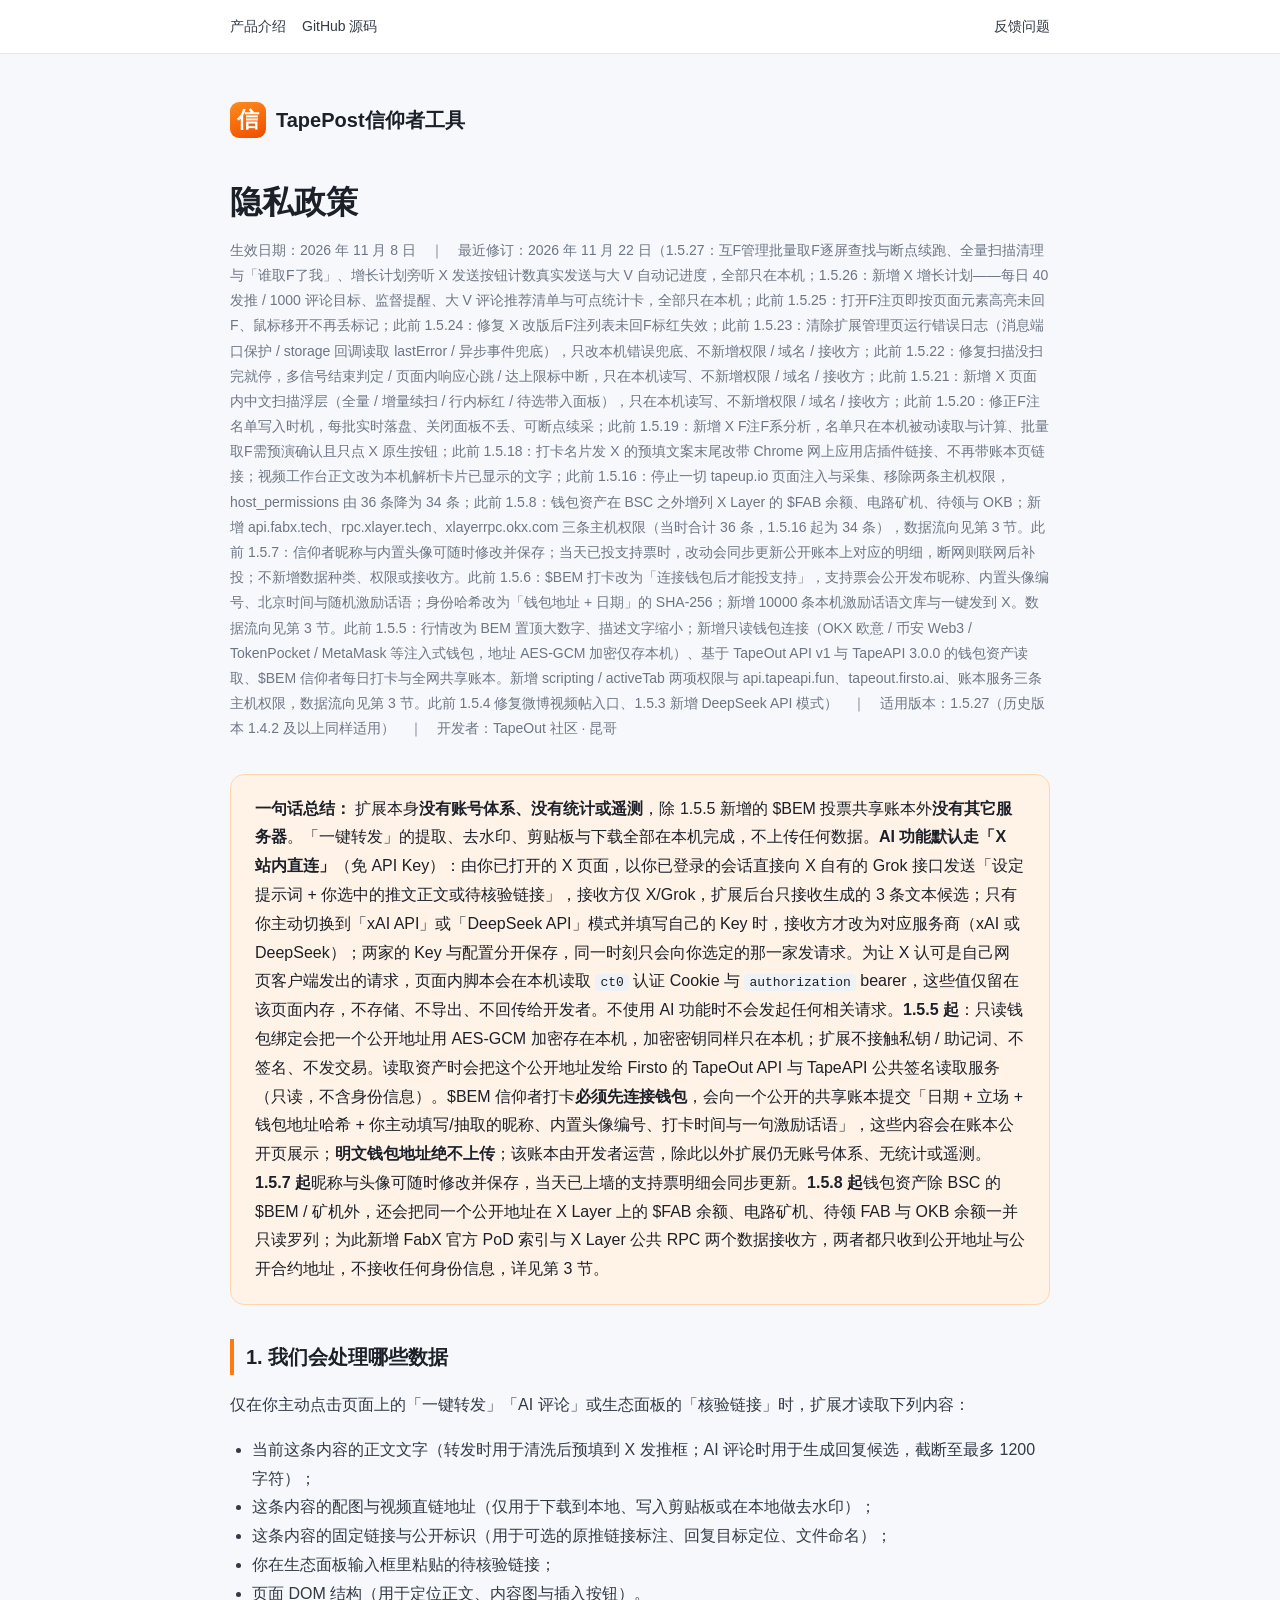
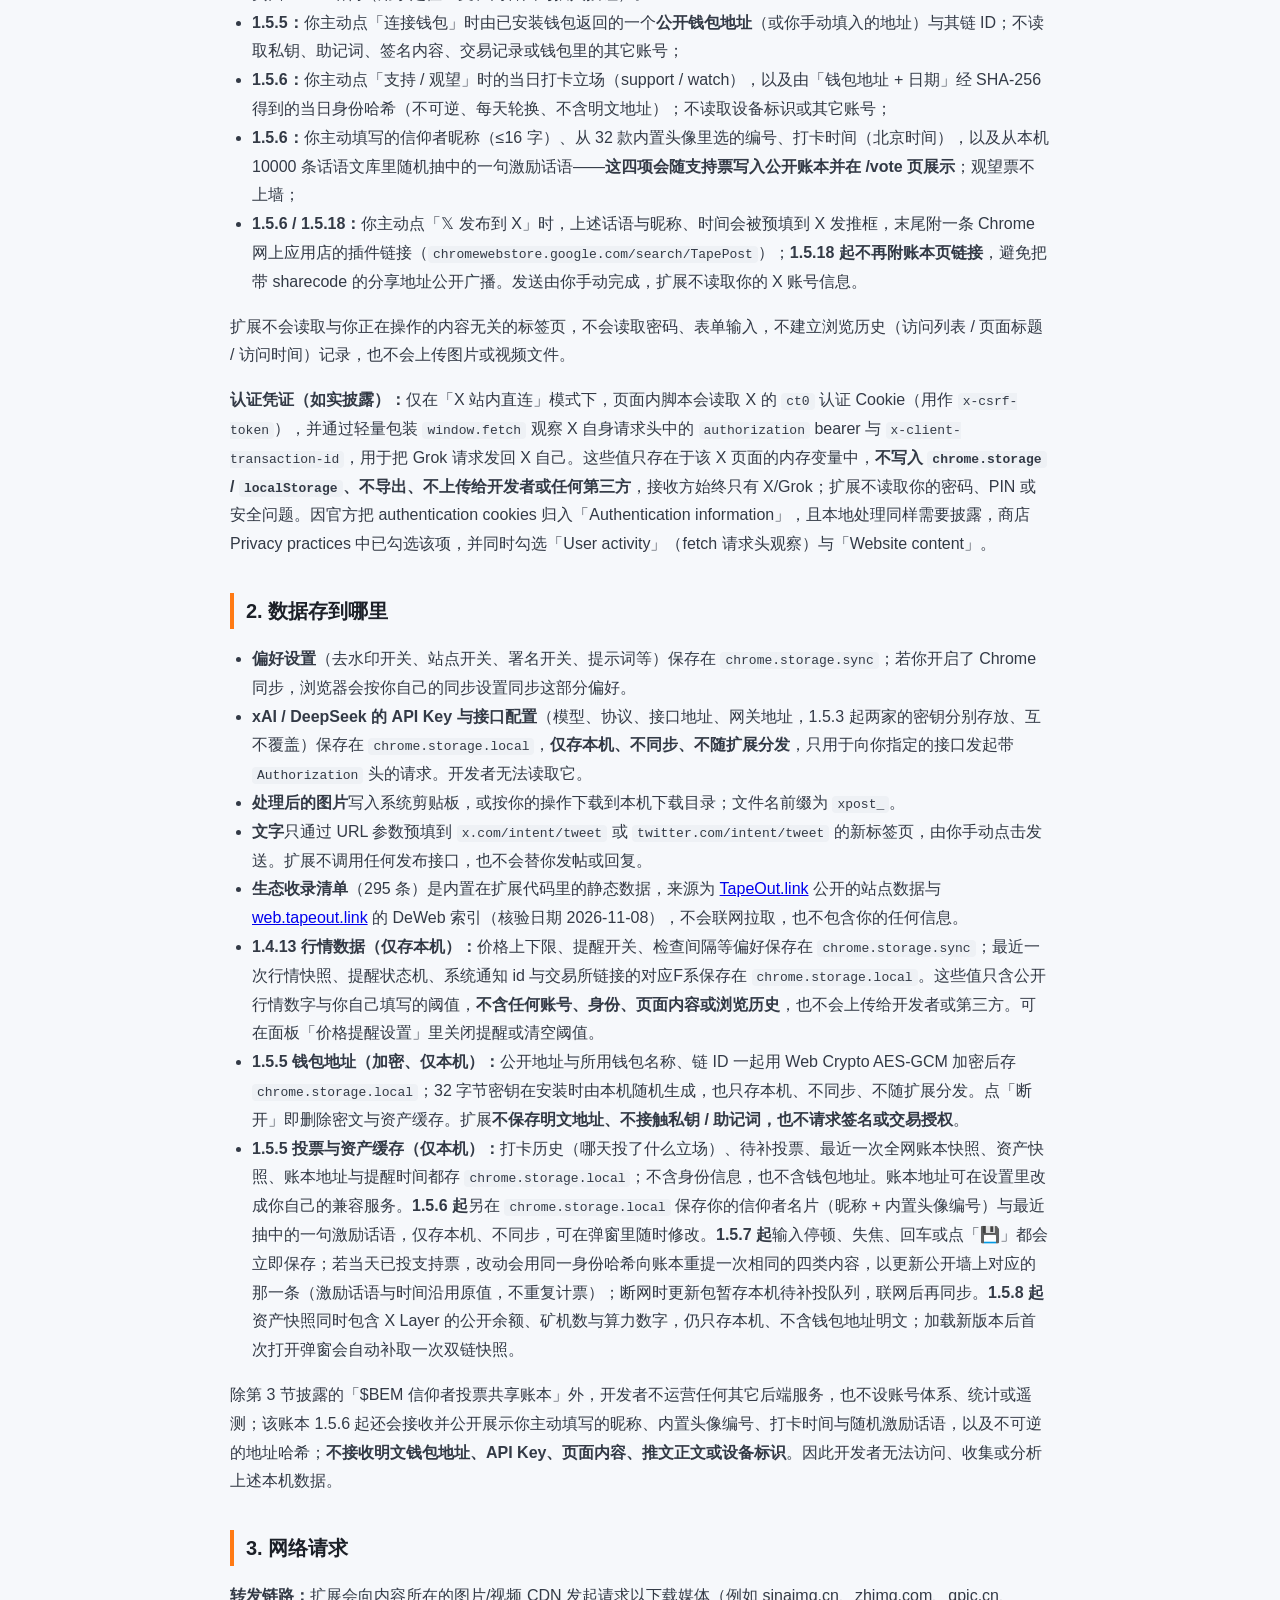
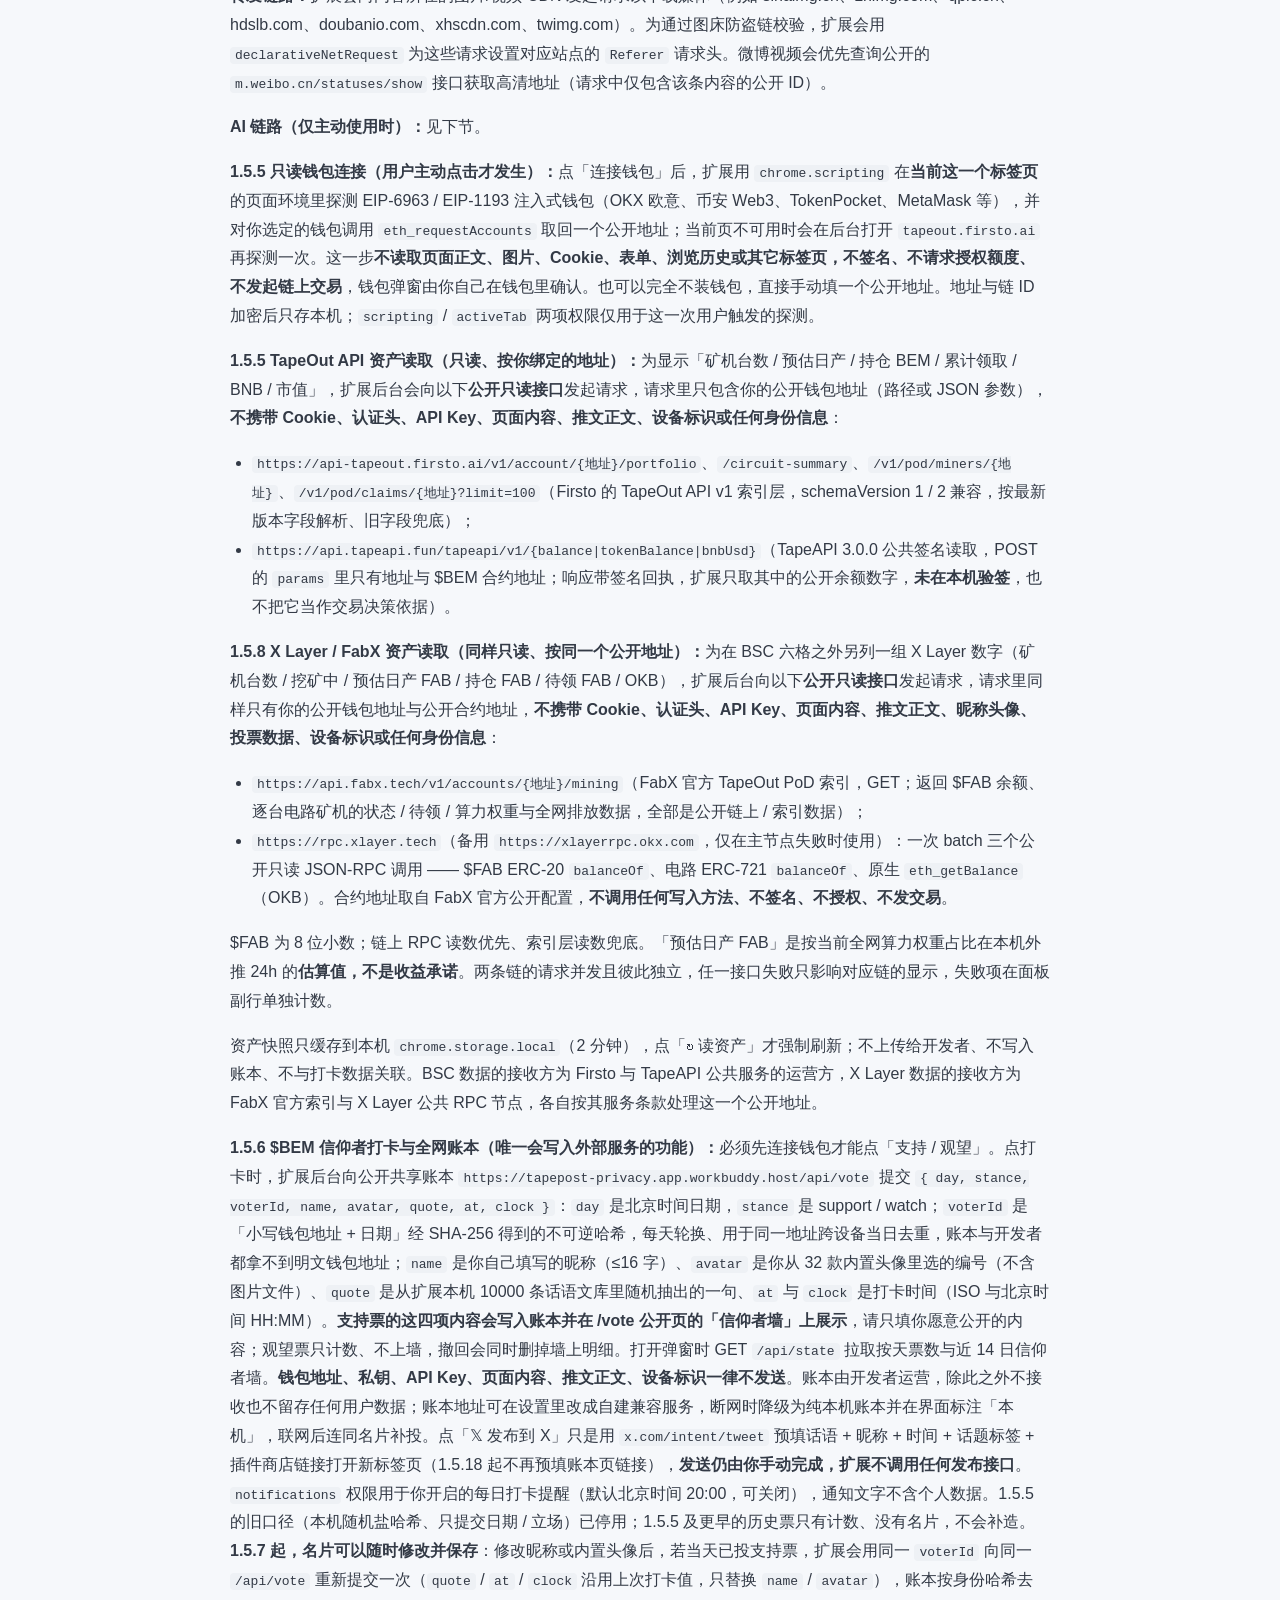
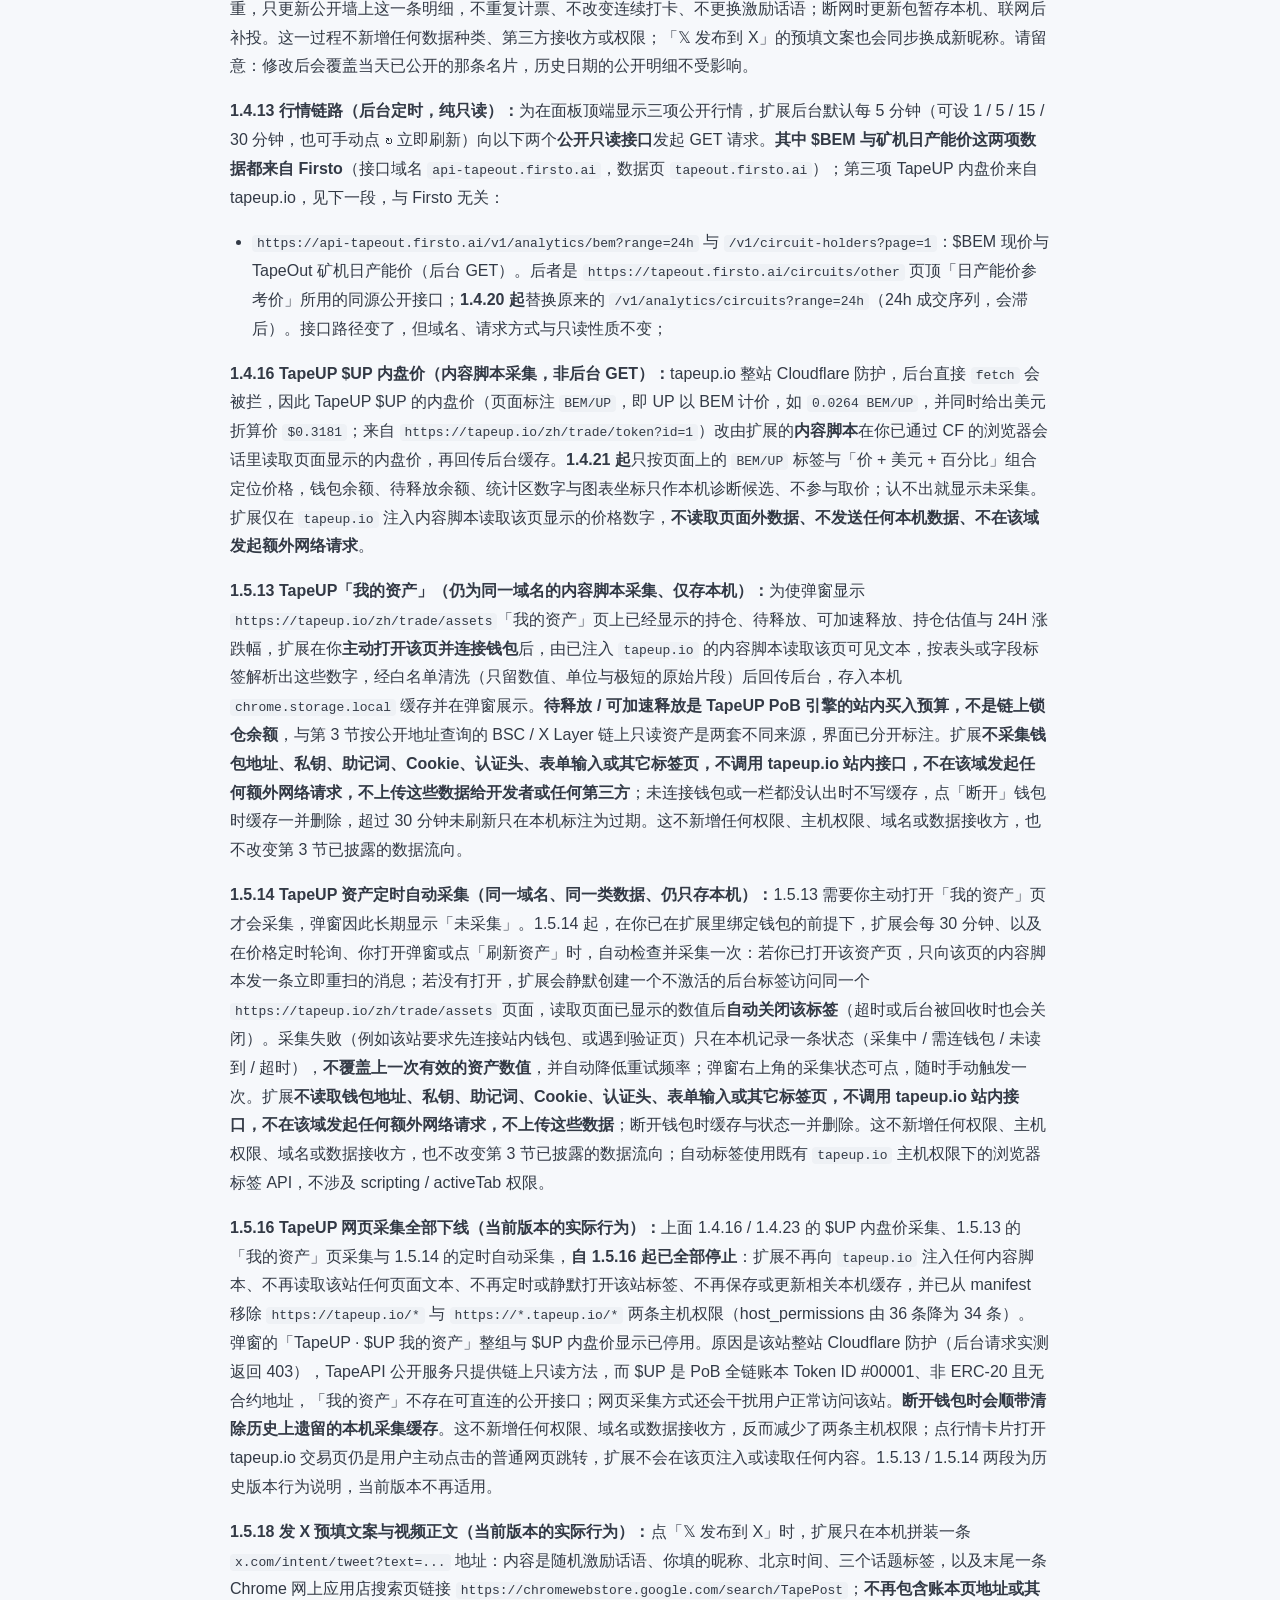
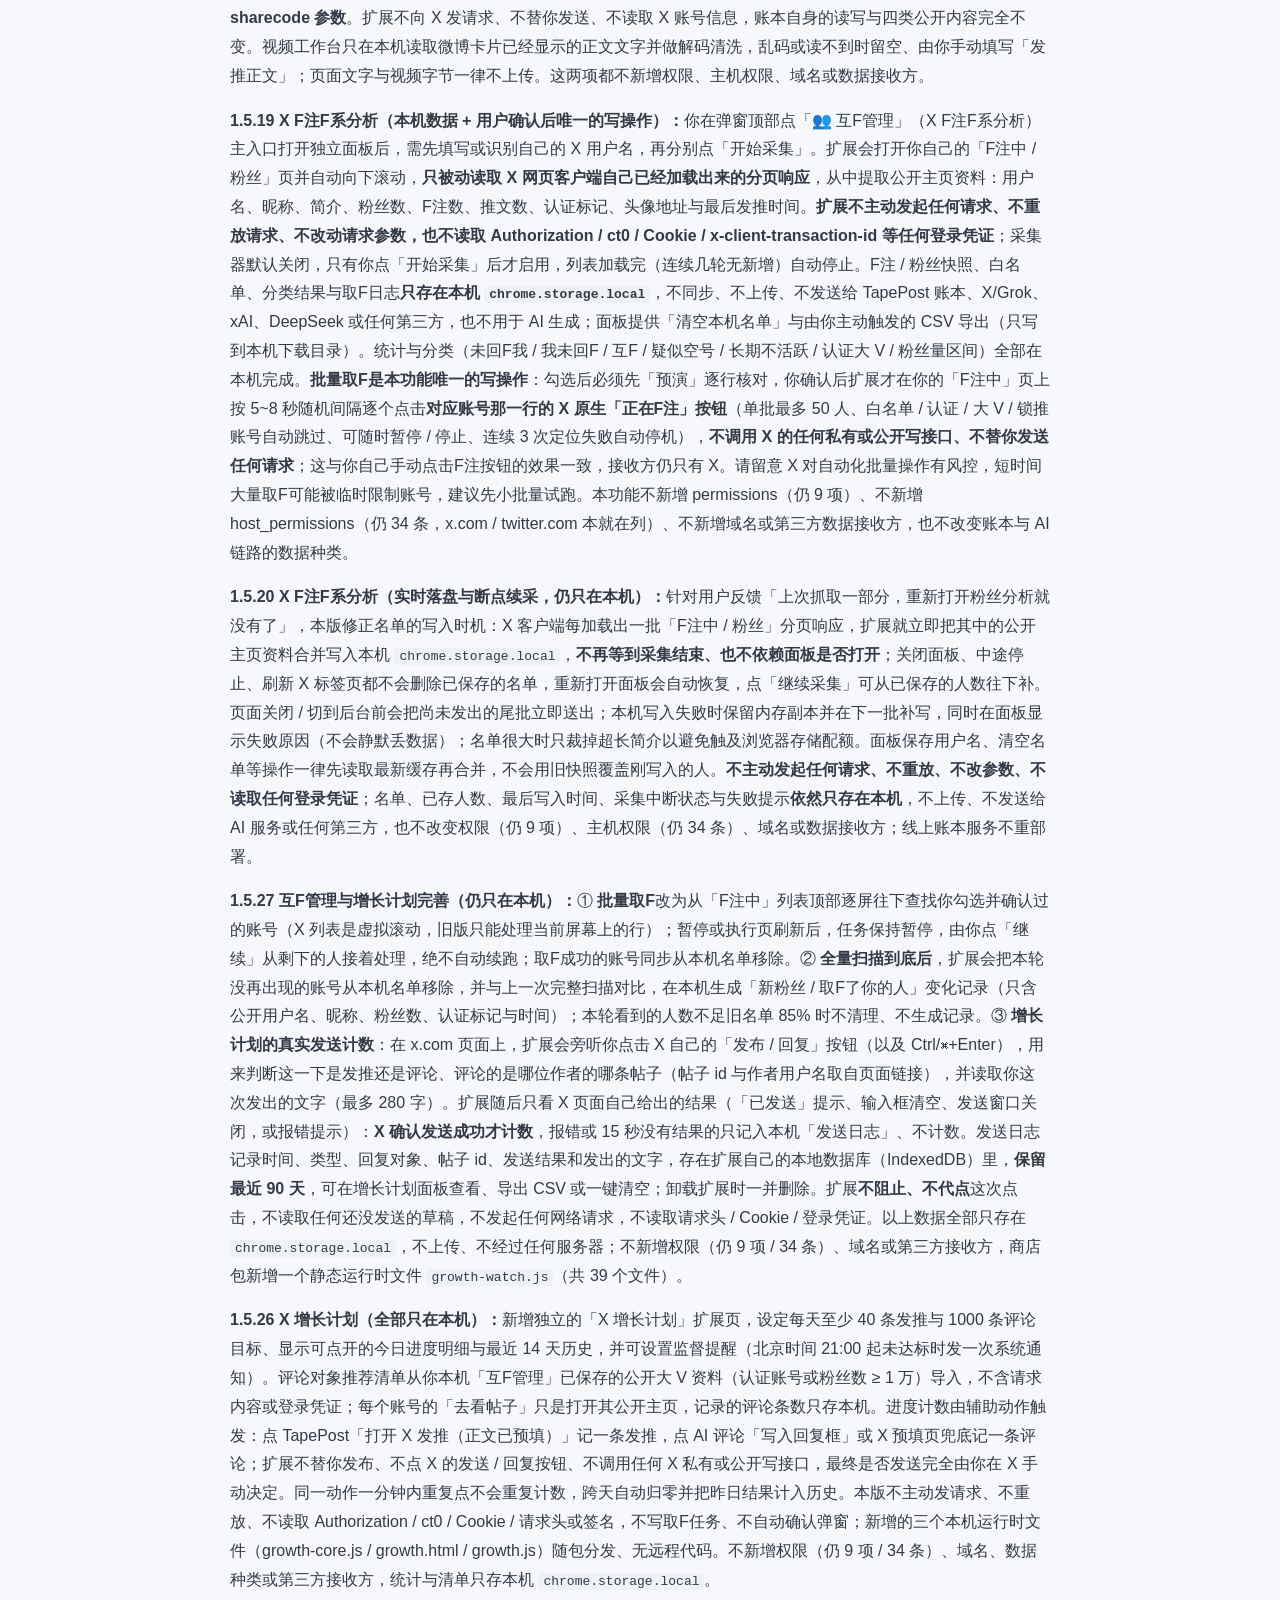
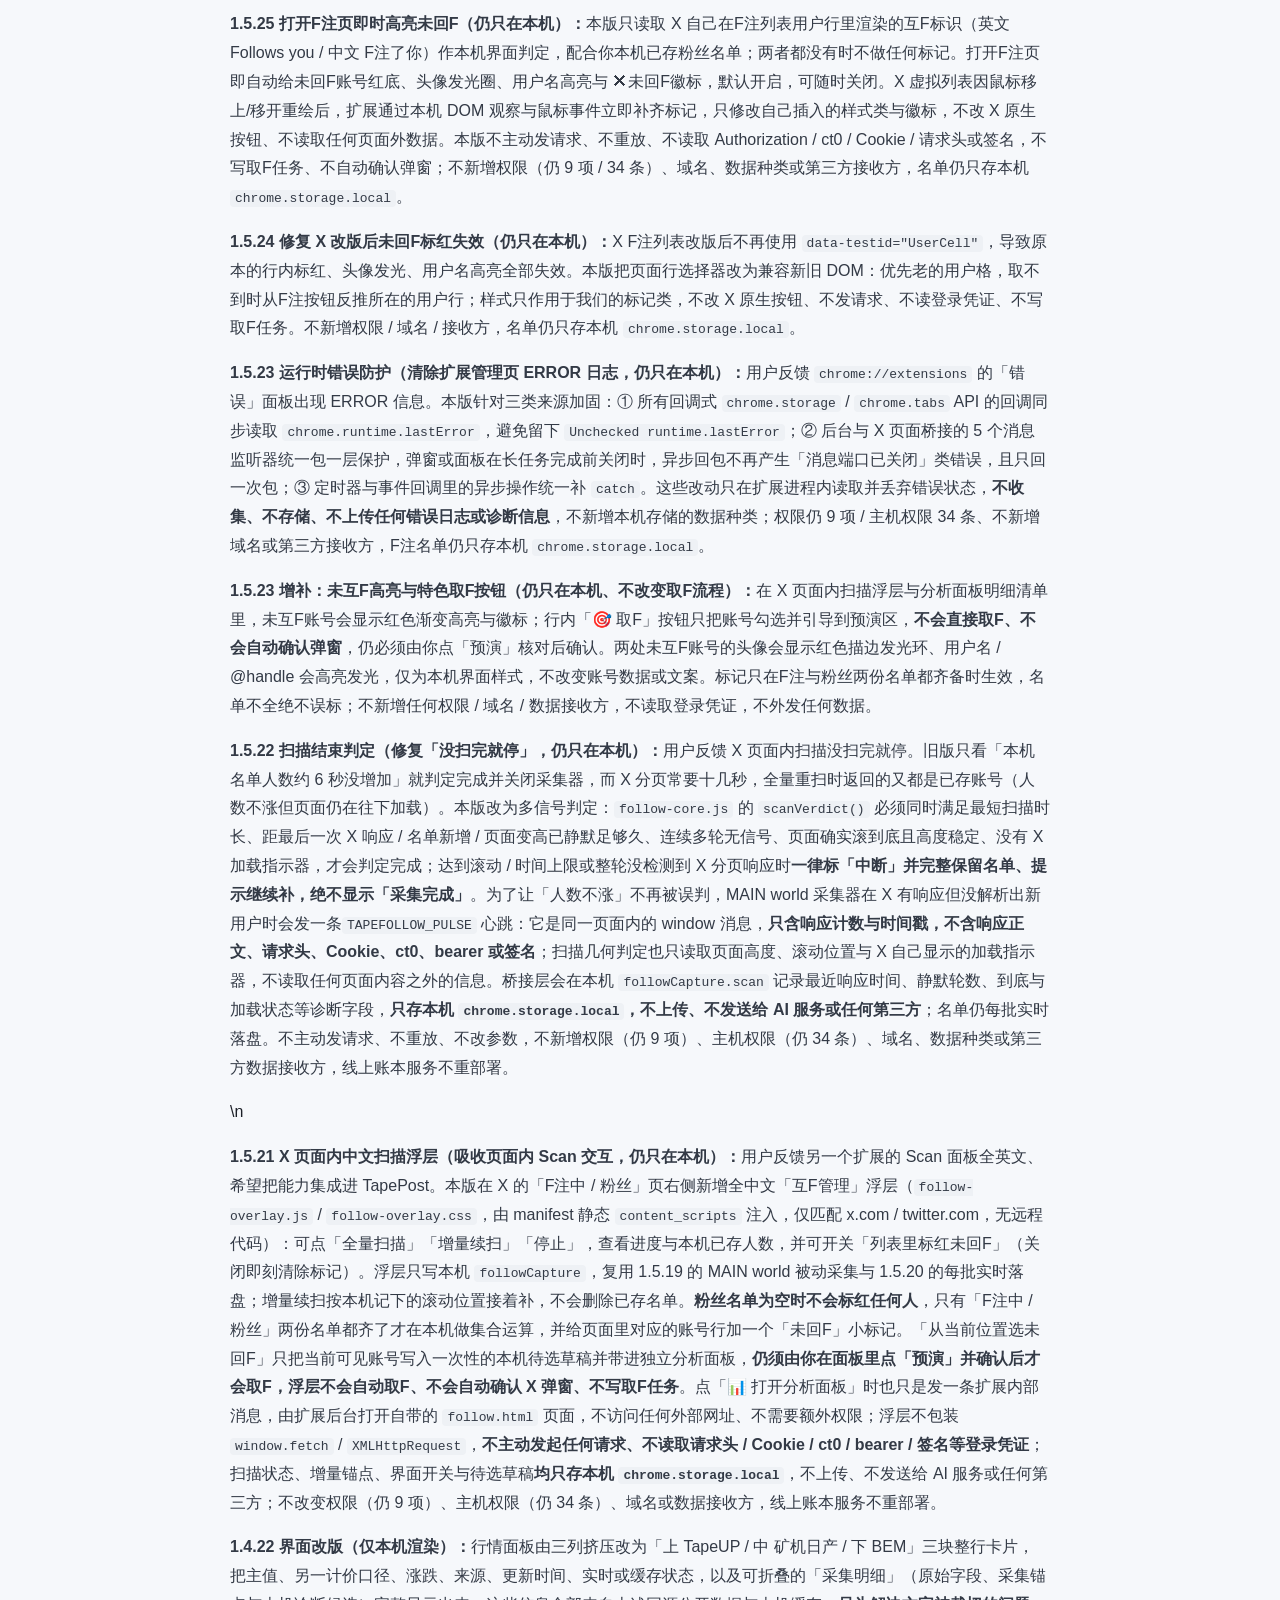
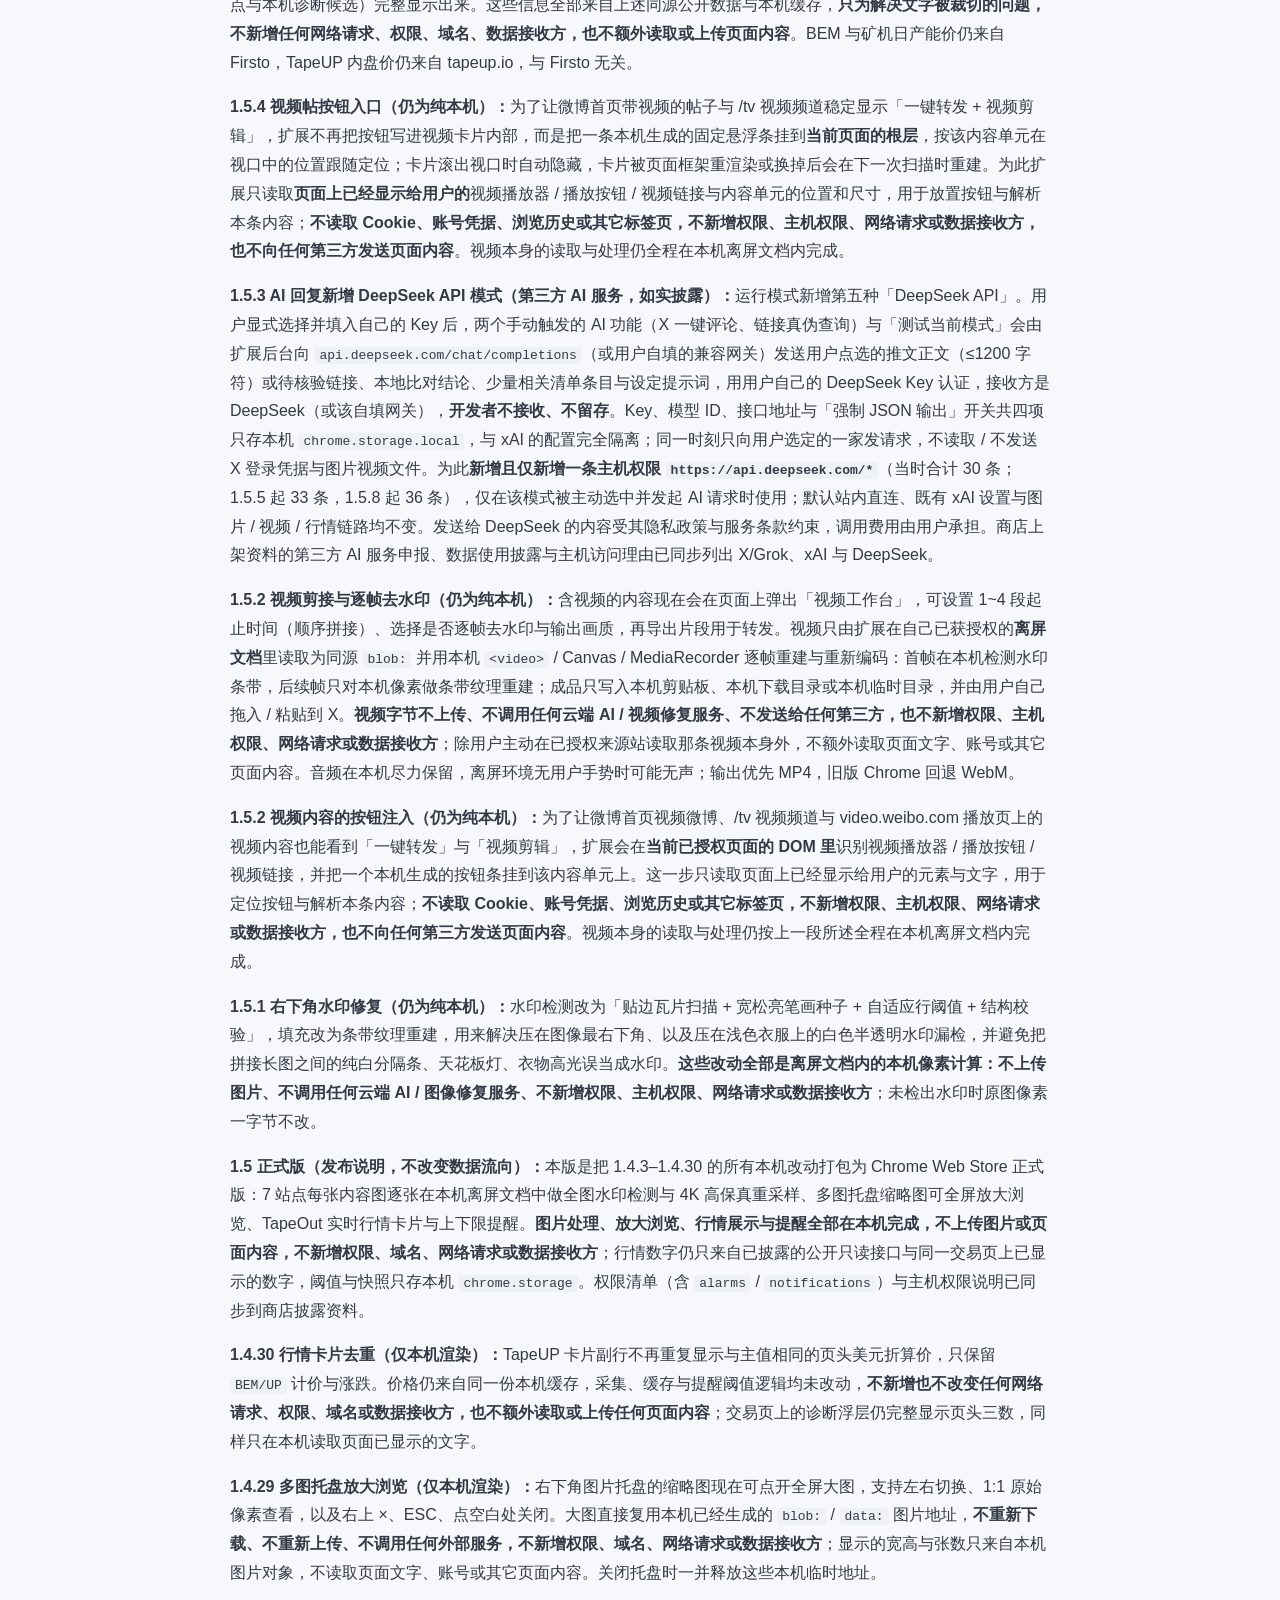
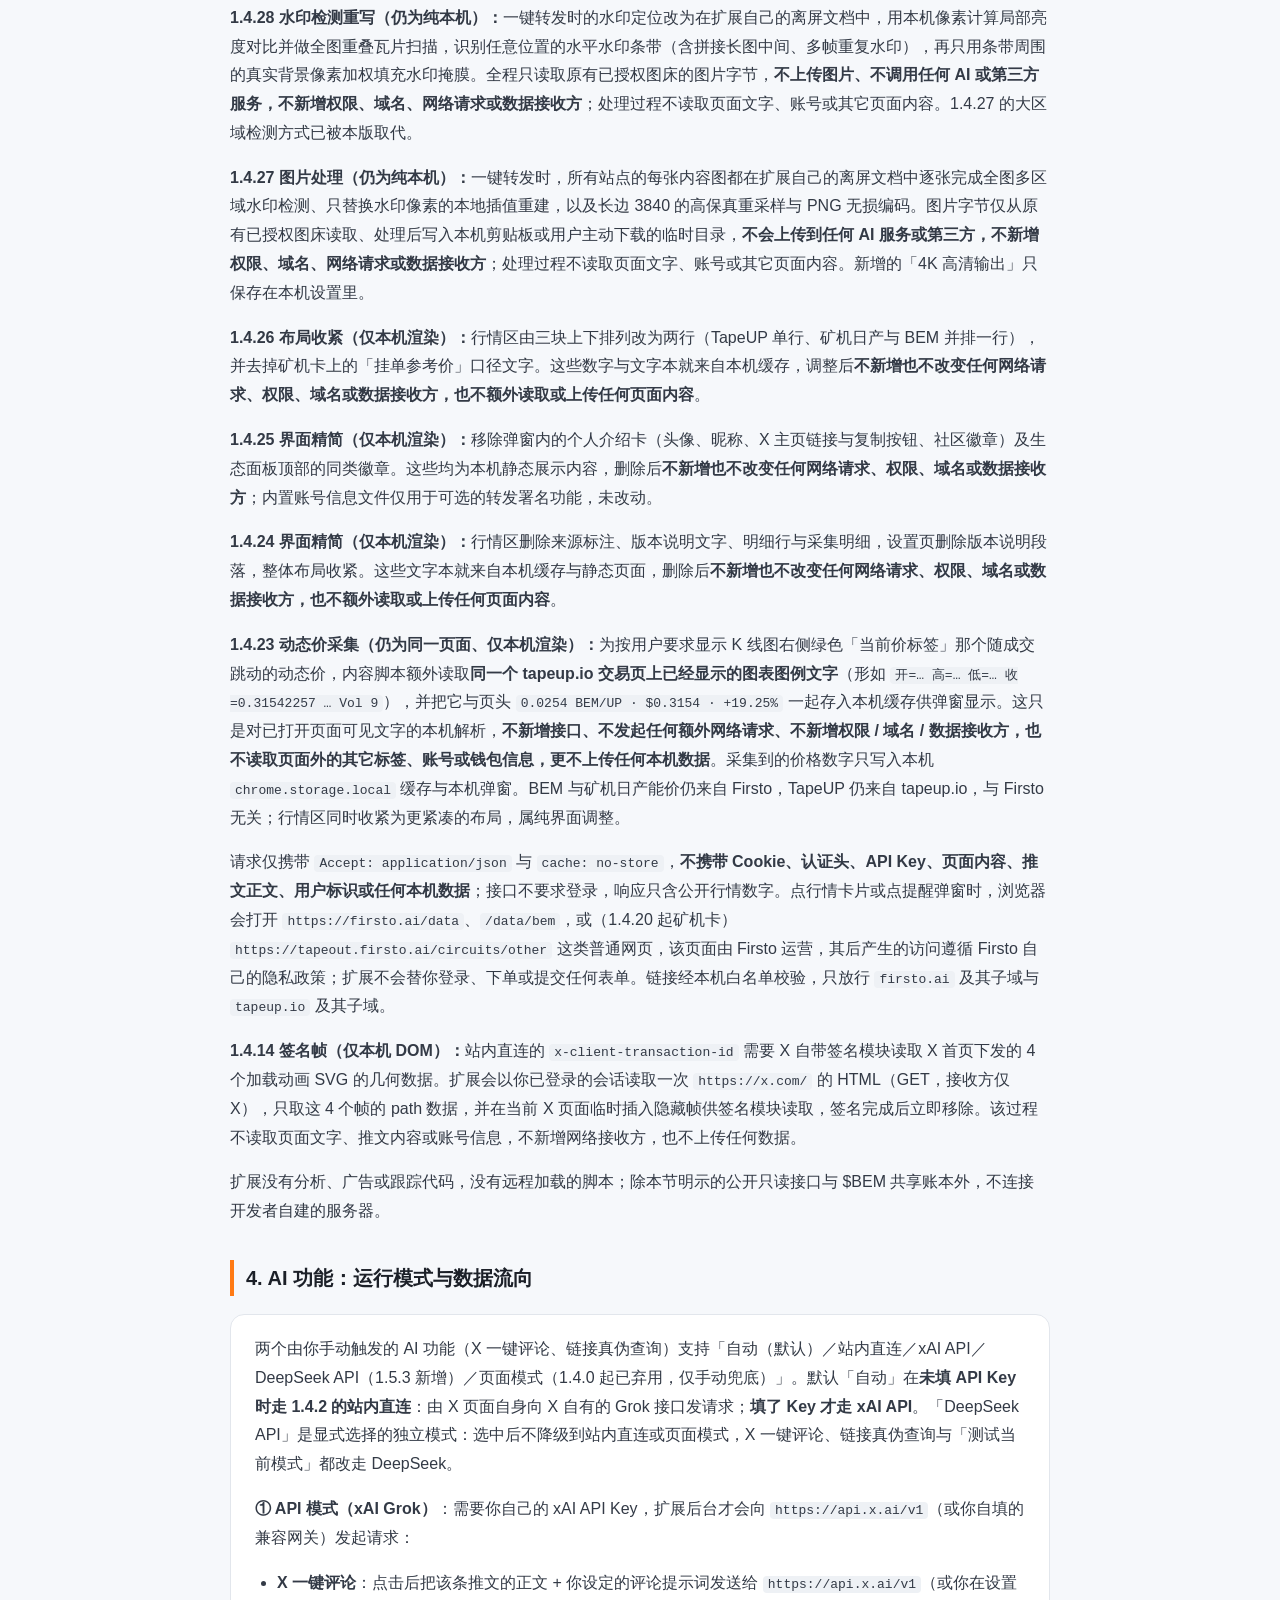
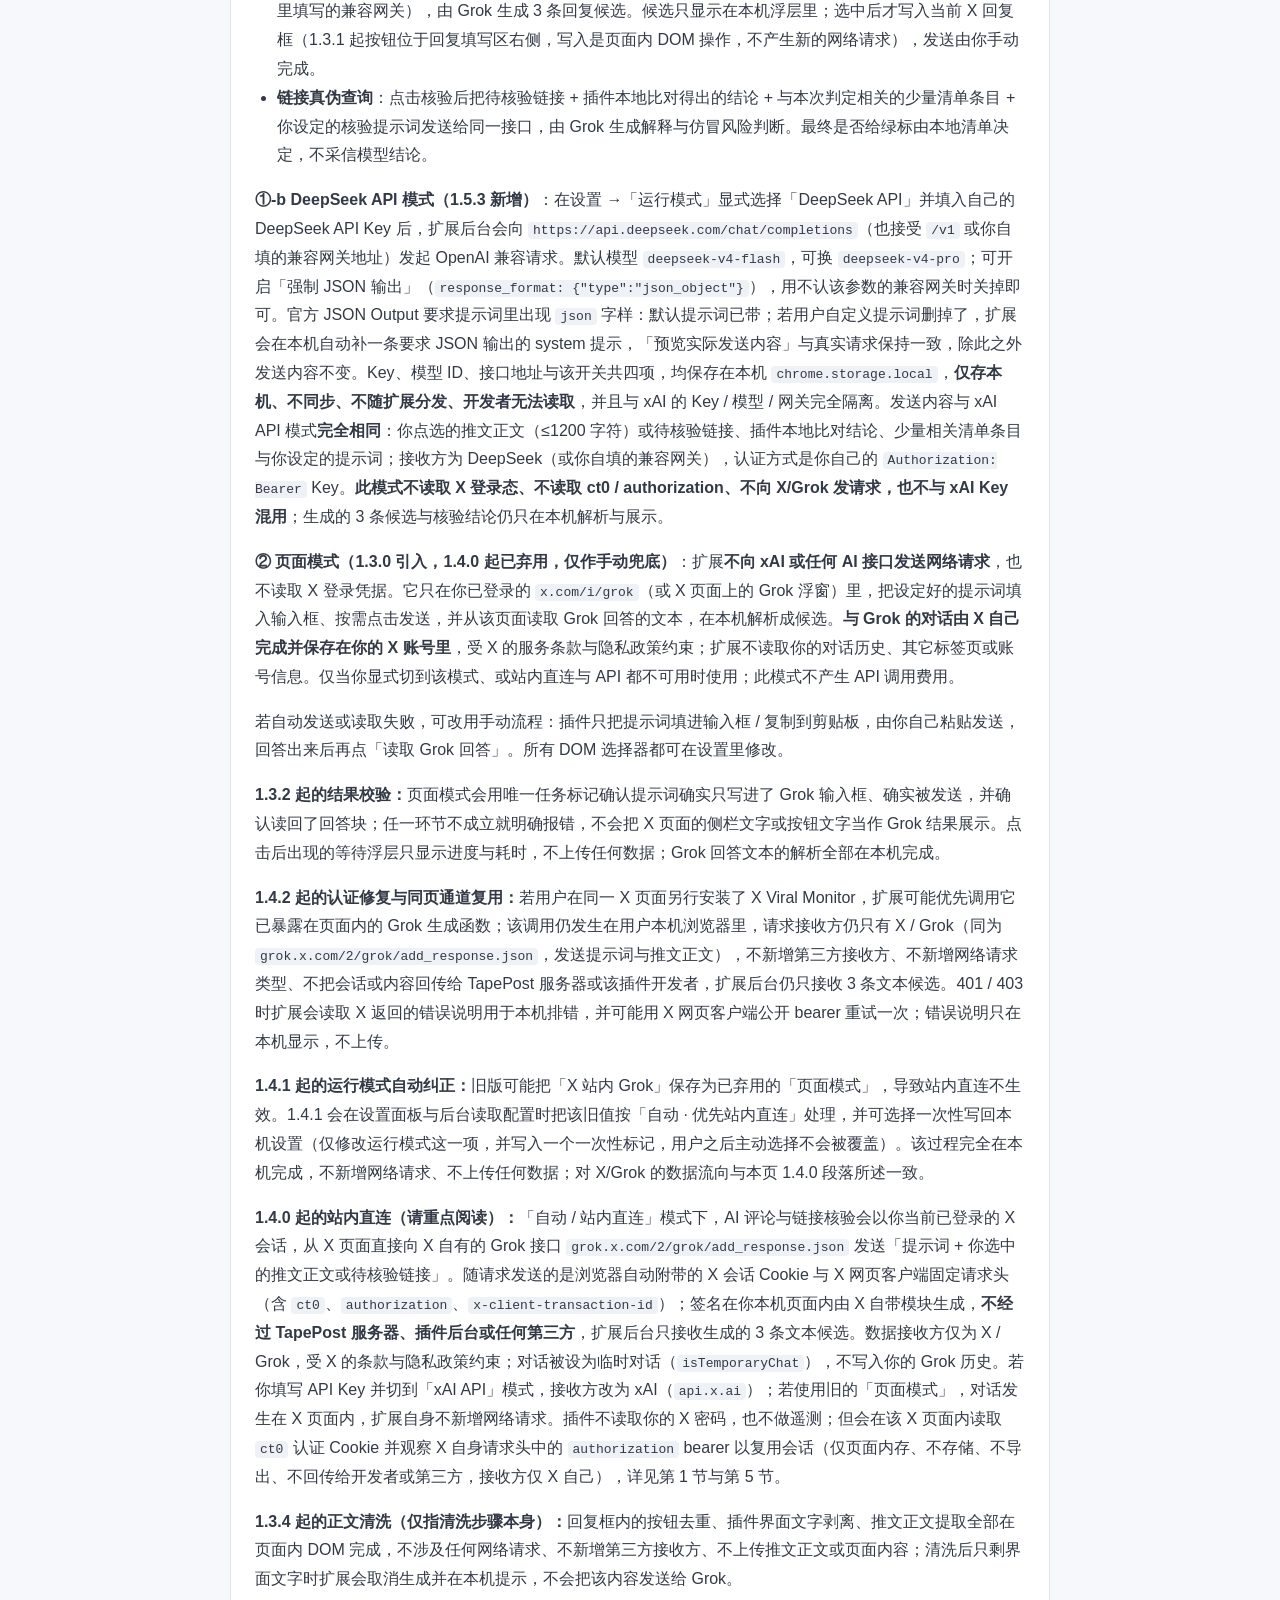
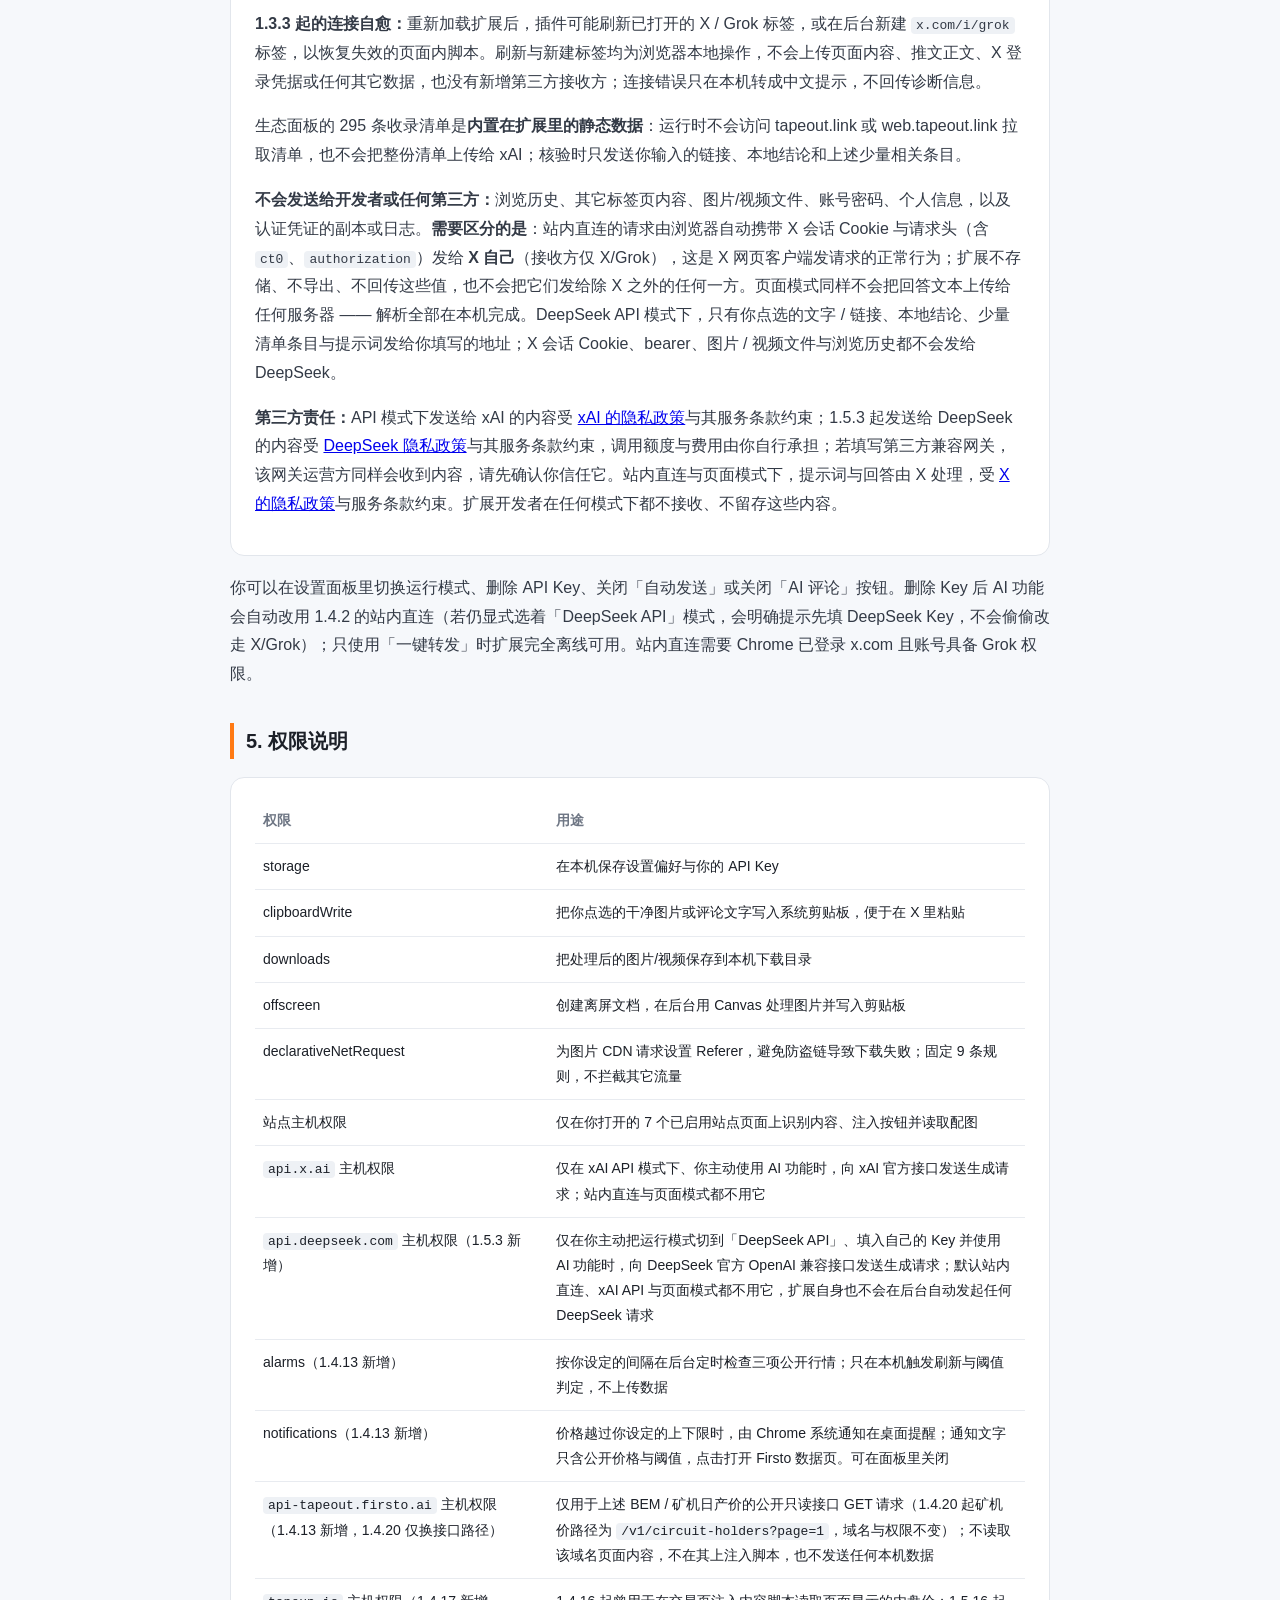
==== commit 438ecce6: "1.5.27：互F管理与 X 增长计划完善（发送成功才计数 / 发送日志存本地数据库 / 多时间点定时提醒 / 按钮剩余数角标与发送动画） 互F管理 - 批量取F从「F注中」列表顶部逐屏往下查找勾选账" ====
--- a/store/privacy-site/index.html
+++ b/store/privacy-site/index.html
@@ -39,10 +39,10 @@
 <div class="wrap">
   <div class="brand"><span class="mark">信</span> TapePost信仰者工具</div>
   <h1>隐私政策</h1>
-  <div class="date">生效日期：2026 年 11 月 8 日　｜　最近修订：2026 年 11 月 22 日（1.5.26：新增 X 增长计划——每日 40 发推 / 1000 评论目标、监督提醒、大 V 评论推荐清单与可点统计卡，全部只在本机；此前 1.5.25：打开F注页即按页面元素高亮未回F、鼠标移开不再丢标记；此前 1.5.24：修复 X 改版后F注列表未回F标红失效；此前 1.5.23：清除扩展管理页运行错误日志（消息端口保护 / storage 回调读取 lastError / 异步事件兜底），只改本机错误兜底、不新增权限 / 域名 / 接收方；此前 1.5.22：修复扫描没扫完就停，多信号结束判定 / 页面内响应心跳 / 达上限标中断，只在本机读写、不新增权限 / 域名 / 接收方；此前 1.5.21：新增 X 页面内中文扫描浮层（全量 / 增量续扫 / 行内标红 / 待选带入面板），只在本机读写、不新增权限 / 域名 / 接收方；此前 1.5.20：修正F注名单写入时机，每批实时落盘、F闭面板不丢、可断点续采；此前 1.5.19：新增 X F注F系分析，名单只在本机被动读取与计算、批量取F需预演确认且只点 X 原生按钮；此前 1.5.18：打卡名片发 X 的预填文案末尾改带 Chrome 网上应用店插件链接、不再带账本页链接；视频工作台正文改为本机解析卡片已显示的文字；此前 1.5.16：停止一切 tapeup.io 页面注入与采集、移除两条主机权限，host_permissions 由 36 条降为 34 条；此前 1.5.8：钱包资产在 BSC 之外增列 X Layer 的 $FAB 余额、电路矿机、待领与 OKB；新增 api.fabx.tech、rpc.xlayer.tech、xlayerrpc.okx.com 三条主机权限（当时合计 36 条，1.5.16 起为 34 条），数据流向见第 3 节。此前 1.5.7：信仰者昵称与内置头像可随时修改并保存；当天已投支持票时，改动会同步更新公开账本上对应的明细，断网则联网后补投；不新增数据种类、权限或接收方。此前 1.5.6：$BEM 打卡改为「连接钱包后才能投支持」，支持票会公开发布昵称、内置头像编号、北京时间与随机激励话语；身份哈希改为「钱包地址 + 日期」的 SHA-256；新增 10000 条本机激励话语文库与一键发到 X。数据流向见第 3 节。此前 1.5.5：行情改为 BEM 置顶大数字、描述文字缩小；新增只读钱包连接（OKX 欧意 / 币安 Web3 / TokenPocket / MetaMask 等注入式钱包，地址 AES-GCM 加密仅存本机）、基于 TapeOut API v1 与 TapeAPI 3.0.0 的钱包资产读取、$BEM 信仰者每日打卡与全网共享账本。新增 scripting / activeTab 两项权限与 api.tapeapi.fun、tapeout.firsto.ai、账本服务三条主机权限，数据流向见第 3 节。此前 1.5.4 修复微博视频帖入口、1.5.3 新增 DeepSeek API 模式）　｜　适用版本：1.5.26（历史版本 1.4.2 及以上同样适用）　｜　开发者：TapeOut 社区 · 昆哥</div>
+  <div class="date">生效日期：2026 年 11 月 8 日　｜　最近修订：2026 年 11 月 22 日（1.5.27：互F管理批量取F逐屏查找与断点续跑、全量扫描清理与「谁取F了我」、增长计划旁听 X 发送按钮计数真实发送与大 V 自动记进度，全部只在本机；1.5.26：新增 X 增长计划——每日 40 发推 / 1000 评论目标、监督提醒、大 V 评论推荐清单与可点统计卡，全部只在本机；此前 1.5.25：打开F注页即按页面元素高亮未回F、鼠标移开不再丢标记；此前 1.5.24：修复 X 改版后F注列表未回F标红失效；此前 1.5.23：清除扩展管理页运行错误日志（消息端口保护 / storage 回调读取 lastError / 异步事件兜底），只改本机错误兜底、不新增权限 / 域名 / 接收方；此前 1.5.22：修复扫描没扫完就停，多信号结束判定 / 页面内响应心跳 / 达上限标中断，只在本机读写、不新增权限 / 域名 / 接收方；此前 1.5.21：新增 X 页面内中文扫描浮层（全量 / 增量续扫 / 行内标红 / 待选带入面板），只在本机读写、不新增权限 / 域名 / 接收方；此前 1.5.20：修正F注名单写入时机，每批实时落盘、关闭面板不丢、可断点续采；此前 1.5.19：新增 X F注F系分析，名单只在本机被动读取与计算、批量取F需预演确认且只点 X 原生按钮；此前 1.5.18：打卡名片发 X 的预填文案末尾改带 Chrome 网上应用店插件链接、不再带账本页链接；视频工作台正文改为本机解析卡片已显示的文字；此前 1.5.16：停止一切 tapeup.io 页面注入与采集、移除两条主机权限，host_permissions 由 36 条降为 34 条；此前 1.5.8：钱包资产在 BSC 之外增列 X Layer 的 $FAB 余额、电路矿机、待领与 OKB；新增 api.fabx.tech、rpc.xlayer.tech、xlayerrpc.okx.com 三条主机权限（当时合计 36 条，1.5.16 起为 34 条），数据流向见第 3 节。此前 1.5.7：信仰者昵称与内置头像可随时修改并保存；当天已投支持票时，改动会同步更新公开账本上对应的明细，断网则联网后补投；不新增数据种类、权限或接收方。此前 1.5.6：$BEM 打卡改为「连接钱包后才能投支持」，支持票会公开发布昵称、内置头像编号、北京时间与随机激励话语；身份哈希改为「钱包地址 + 日期」的 SHA-256；新增 10000 条本机激励话语文库与一键发到 X。数据流向见第 3 节。此前 1.5.5：行情改为 BEM 置顶大数字、描述文字缩小；新增只读钱包连接（OKX 欧意 / 币安 Web3 / TokenPocket / MetaMask 等注入式钱包，地址 AES-GCM 加密仅存本机）、基于 TapeOut API v1 与 TapeAPI 3.0.0 的钱包资产读取、$BEM 信仰者每日打卡与全网共享账本。新增 scripting / activeTab 两项权限与 api.tapeapi.fun、tapeout.firsto.ai、账本服务三条主机权限，数据流向见第 3 节。此前 1.5.4 修复微博视频帖入口、1.5.3 新增 DeepSeek API 模式）　｜　适用版本：1.5.27（历史版本 1.4.2 及以上同样适用）　｜　开发者：TapeOut 社区 · 昆哥</div>
 
   <div class="box hi">
-    <strong>一句话总结：</strong> 扩展本身<strong>没有账号体系、没有统计或遥测</strong>，除 1.5.5 新增的 $BEM 投票共享账本外<strong>没有其它服务器</strong>。「一键转发」的提取、去水印、剪贴板与下载全部在本机完成，不上传任何数据。<strong>AI 功能默认走「X 站内直连」</strong>（免 API Key）：由你已打开的 X 页面，以你已登录的会话直接向 X 自有的 Grok 接口发送「设定提示词 + 你选中的推文正文或待核验链接」，接收方仅 X/Grok，扩展后台只接收生成的 3 条文本候选；只有你主动切换到「xAI API」或「DeepSeek API」模式并填写自己的 Key 时，接收方才改为对应服务商（xAI 或 DeepSeek）；两家的 Key 与配置分开保存，同一时刻只会向你选定的那一家发请求。为让 X 认可是自己网页客户端发出的请求，页面内脚本会在本机读取 <code>ct0</code> 认证 Cookie 与 <code>authorization</code> bearer，这些值仅留在该页面内存，不存储、不导出、不回传给开发者。不使用 AI 功能时不会发起任何相F请求。<strong>1.5.5 起</strong>：只读钱包绑定会把一个公开地址用 AES-GCM 加密存在本机，加密密钥同样只在本机；扩展不接触私钥 / 助记词、不签名、不发交易。读取资产时会把这个公开地址发给 Firsto 的 TapeOut API 与 TapeAPI 公共签名读取服务（只读，不含身份信息）。$BEM 信仰者打卡<strong>必须先连接钱包</strong>，会向一个公开的共享账本提交「日期 + 立场 + 钱包地址哈希 + 你主动填写/抽取的昵称、内置头像编号、打卡时间与一句激励话语」，这些内容会在账本公开页展示；<strong>明文钱包地址绝不上传</strong>；该账本由开发者运营，除此以外扩展仍无账号体系、无统计或遥测。<strong>1.5.7 起</strong>昵称与头像可随时修改并保存，当天已上墙的支持票明细会同步更新。<strong>1.5.8 起</strong>钱包资产除 BSC 的 $BEM / 矿机外，还会把同一个公开地址在 X Layer 上的 $FAB 余额、电路矿机、待领 FAB 与 OKB 余额一并只读罗列；为此新增 FabX 官方 PoD 索引与 X Layer 公共 RPC 两个数据接收方，两者都只收到公开地址与公开合约地址，不接收任何身份信息，详见第 3 节。
+    <strong>一句话总结：</strong> 扩展本身<strong>没有账号体系、没有统计或遥测</strong>，除 1.5.5 新增的 $BEM 投票共享账本外<strong>没有其它服务器</strong>。「一键转发」的提取、去水印、剪贴板与下载全部在本机完成，不上传任何数据。<strong>AI 功能默认走「X 站内直连」</strong>（免 API Key）：由你已打开的 X 页面，以你已登录的会话直接向 X 自有的 Grok 接口发送「设定提示词 + 你选中的推文正文或待核验链接」，接收方仅 X/Grok，扩展后台只接收生成的 3 条文本候选；只有你主动切换到「xAI API」或「DeepSeek API」模式并填写自己的 Key 时，接收方才改为对应服务商（xAI 或 DeepSeek）；两家的 Key 与配置分开保存，同一时刻只会向你选定的那一家发请求。为让 X 认可是自己网页客户端发出的请求，页面内脚本会在本机读取 <code>ct0</code> 认证 Cookie 与 <code>authorization</code> bearer，这些值仅留在该页面内存，不存储、不导出、不回传给开发者。不使用 AI 功能时不会发起任何相关请求。<strong>1.5.5 起</strong>：只读钱包绑定会把一个公开地址用 AES-GCM 加密存在本机，加密密钥同样只在本机；扩展不接触私钥 / 助记词、不签名、不发交易。读取资产时会把这个公开地址发给 Firsto 的 TapeOut API 与 TapeAPI 公共签名读取服务（只读，不含身份信息）。$BEM 信仰者打卡<strong>必须先连接钱包</strong>，会向一个公开的共享账本提交「日期 + 立场 + 钱包地址哈希 + 你主动填写/抽取的昵称、内置头像编号、打卡时间与一句激励话语」，这些内容会在账本公开页展示；<strong>明文钱包地址绝不上传</strong>；该账本由开发者运营，除此以外扩展仍无账号体系、无统计或遥测。<strong>1.5.7 起</strong>昵称与头像可随时修改并保存，当天已上墙的支持票明细会同步更新。<strong>1.5.8 起</strong>钱包资产除 BSC 的 $BEM / 矿机外，还会把同一个公开地址在 X Layer 上的 $FAB 余额、电路矿机、待领 FAB 与 OKB 余额一并只读罗列；为此新增 FabX 官方 PoD 索引与 X Layer 公共 RPC 两个数据接收方，两者都只收到公开地址与公开合约地址，不接收任何身份信息，详见第 3 节。
   </div>
 
   <h2>1. 我们会处理哪些数据</h2>
@@ -58,17 +58,17 @@
     <li><strong>1.5.6：</strong>你主动填写的信仰者昵称（≤16 字）、从 32 款内置头像里选的编号、打卡时间（北京时间），以及从本机 10000 条话语文库里随机抽中的一句激励话语——<strong>这四项会随支持票写入公开账本并在 /vote 页展示</strong>；观望票不上墙；</li>
     <li><strong>1.5.6 / 1.5.18：</strong>你主动点「𝕏 发布到 X」时，上述话语与昵称、时间会被预填到 X 发推框，末尾附一条 Chrome 网上应用店的插件链接（<code>chromewebstore.google.com/search/TapePost</code>）；<strong>1.5.18 起不再附账本页链接</strong>，避免把带 sharecode 的分享地址公开广播。发送由你手动完成，扩展不读取你的 X 账号信息。</li>
   </ul>
-  <p>扩展不会读取与你正在操作的内容无F的标签页，不会读取密码、表单输入，不建立浏览历史（访问列表 / 页面标题 / 访问时间）记录，也不会上传图片或视频文件。</p>
+  <p>扩展不会读取与你正在操作的内容无关的标签页，不会读取密码、表单输入，不建立浏览历史（访问列表 / 页面标题 / 访问时间）记录，也不会上传图片或视频文件。</p>
   <p><strong>认证凭证（如实披露）：</strong>仅在「X 站内直连」模式下，页面内脚本会读取 X 的 <code>ct0</code> 认证 Cookie（用作 <code>x-csrf-token</code>），并通过轻量包装 <code>window.fetch</code> 观察 X 自身请求头中的 <code>authorization</code> bearer 与 <code>x-client-transaction-id</code>，用于把 Grok 请求发回 X 自己。这些值只存在于该 X 页面的内存变量中，<strong>不写入 <code>chrome.storage</code> / <code>localStorage</code>、不导出、不上传给开发者或任何第三方</strong>，接收方始终只有 X/Grok；扩展不读取你的密码、PIN 或安全问题。因官方把 authentication cookies 归入「Authentication information」，且本地处理同样需要披露，商店 Privacy practices 中已勾选该项，并同时勾选「User activity」（fetch 请求头观察）与「Website content」。</p>
 
   <h2>2. 数据存到哪里</h2>
   <ul>
-    <li><strong>偏好设置</strong>（去水印开F、站点开F、署名开F、提示词等）保存在 <code>chrome.storage.sync</code>；若你开启了 Chrome 同步，浏览器会按你自己的同步设置同步这部分偏好。</li>
-    <li><strong>xAI / DeepSeek 的 API Key 与接口配置</strong>（模型、协议、接口地址、网F地址，1.5.3 起两家的密钥分别存放、互不覆盖）保存在 <code>chrome.storage.local</code>，<strong>仅存本机、不同步、不随扩展分发</strong>，只用于向你指定的接口发起带 <code>Authorization</code> 头的请求。开发者无法读取它。</li>
+    <li><strong>偏好设置</strong>（去水印开关、站点开关、署名开关、提示词等）保存在 <code>chrome.storage.sync</code>；若你开启了 Chrome 同步，浏览器会按你自己的同步设置同步这部分偏好。</li>
+    <li><strong>xAI / DeepSeek 的 API Key 与接口配置</strong>（模型、协议、接口地址、网关地址，1.5.3 起两家的密钥分别存放、互不覆盖）保存在 <code>chrome.storage.local</code>，<strong>仅存本机、不同步、不随扩展分发</strong>，只用于向你指定的接口发起带 <code>Authorization</code> 头的请求。开发者无法读取它。</li>
     <li><strong>处理后的图片</strong>写入系统剪贴板，或按你的操作下载到本机下载目录；文件名前缀为 <code>xpost_</code>。</li>
     <li><strong>文字</strong>只通过 URL 参数预填到 <code>x.com/intent/tweet</code> 或 <code>twitter.com/intent/tweet</code> 的新标签页，由你手动点击发送。扩展不调用任何发布接口，也不会替你发帖或回复。</li>
     <li><strong>生态收录清单</strong>（295 条）是内置在扩展代码里的静态数据，来源为 <a href="https://tapeout.link/">TapeOut.link</a> 公开的站点数据与 <a href="https://web.tapeout.link/">web.tapeout.link</a> 的 DeWeb 索引（核验日期 2026-11-08），不会联网拉取，也不包含你的任何信息。</li>
-    <li><strong>1.4.13 行情数据（仅存本机）：</strong>价格上下限、提醒开F、检查间隔等偏好保存在 <code>chrome.storage.sync</code>；最近一次行情快照、提醒状态机、系统通知 id 与交易所链接的对应F系保存在 <code>chrome.storage.local</code>。这些值只含公开行情数字与你自己填写的阈值，<strong>不含任何账号、身份、页面内容或浏览历史</strong>，也不会上传给开发者或第三方。可在面板「价格提醒设置」里F闭提醒或清空阈值。</li>
+    <li><strong>1.4.13 行情数据（仅存本机）：</strong>价格上下限、提醒开关、检查间隔等偏好保存在 <code>chrome.storage.sync</code>；最近一次行情快照、提醒状态机、系统通知 id 与交易所链接的对应F系保存在 <code>chrome.storage.local</code>。这些值只含公开行情数字与你自己填写的阈值，<strong>不含任何账号、身份、页面内容或浏览历史</strong>，也不会上传给开发者或第三方。可在面板「价格提醒设置」里关闭提醒或清空阈值。</li>
     <li><strong>1.5.5 钱包地址（加密、仅本机）：</strong>公开地址与所用钱包名称、链 ID 一起用 Web Crypto AES-GCM 加密后存 <code>chrome.storage.local</code>；32 字节密钥在安装时由本机随机生成，也只存本机、不同步、不随扩展分发。点「断开」即删除密文与资产缓存。扩展<strong>不保存明文地址、不接触私钥 / 助记词，也不请求签名或交易授权</strong>。</li>
     <li><strong>1.5.5 投票与资产缓存（仅本机）：</strong>打卡历史（哪天投了什么立场）、待补投票、最近一次全网账本快照、资产快照、账本地址与提醒时间都存 <code>chrome.storage.local</code>；不含身份信息，也不含钱包地址。账本地址可在设置里改成你自己的兼容服务。<strong>1.5.6 起</strong>另在 <code>chrome.storage.local</code> 保存你的信仰者名片（昵称 + 内置头像编号）与最近抽中的一句激励话语，仅存本机、不同步，可在弹窗里随时修改。<strong>1.5.7 起</strong>输入停顿、失焦、回车或点「💾」都会立即保存；若当天已投支持票，改动会用同一身份哈希向账本重提一次相同的四类内容，以更新公开墙上对应的那一条（激励话语与时间沿用原值，不重复计票）；断网时更新包暂存本机待补投队列，联网后再同步。<strong>1.5.8 起</strong>资产快照同时包含 X Layer 的公开余额、矿机数与算力数字，仍只存本机、不含钱包地址明文；加载新版本后首次打开弹窗会自动补取一次双链快照。</li>
   </ul>
@@ -89,40 +89,41 @@
     <li><code>https://rpc.xlayer.tech</code>（备用 <code>https://xlayerrpc.okx.com</code>，仅在主节点失败时使用）：一次 batch 三个公开只读 JSON-RPC 调用 —— $FAB ERC-20 <code>balanceOf</code>、电路 ERC-721 <code>balanceOf</code>、原生 <code>eth_getBalance</code>（OKB）。合约地址取自 FabX 官方公开配置，<strong>不调用任何写入方法、不签名、不授权、不发交易</strong>。</li>
   </ul>
   <p>$FAB 为 8 位小数；链上 RPC 读数优先、索引层读数兜底。「预估日产 FAB」是按当前全网算力权重占比在本机外推 24h 的<strong>估算值，不是收益承诺</strong>。两条链的请求并发且彼此独立，任一接口失败只影响对应链的显示，失败项在面板副行单独计数。</p>
-  <p>资产快照只缓存到本机 <code>chrome.storage.local</code>（2 分钟），点「↻ 读资产」才强制刷新；不上传给开发者、不写入账本、不与打卡数据F联。BSC 数据的接收方为 Firsto 与 TapeAPI 公共服务的运营方，X Layer 数据的接收方为 FabX 官方索引与 X Layer 公共 RPC 节点，各自按其服务条款处理这一个公开地址。</p>
-  <p><strong>1.5.6 $BEM 信仰者打卡与全网账本（唯一会写入外部服务的功能）：</strong>必须先连接钱包才能点「支持 / 观望」。点打卡时，扩展后台向公开共享账本 <code>https://tapepost-privacy.app.workbuddy.host/api/vote</code> 提交 <code>{ day, stance, voterId, name, avatar, quote, at, clock }</code>：<code>day</code> 是北京时间日期，<code>stance</code> 是 support / watch；<code>voterId</code> 是「小写钱包地址 + 日期」经 SHA-256 得到的不可逆哈希，每天轮换、用于同一地址跨设备当日去重，账本与开发者都拿不到明文钱包地址；<code>name</code> 是你自己填写的昵称（≤16 字）、<code>avatar</code> 是你从 32 款内置头像里选的编号（不含图片文件）、<code>quote</code> 是从扩展本机 10000 条话语文库里随机抽出的一句、<code>at</code> 与 <code>clock</code> 是打卡时间（ISO 与北京时间 HH:MM）。<strong>支持票的这四项内容会写入账本并在 /vote 公开页的「信仰者墙」上展示</strong>，请只填你愿意公开的内容；观望票只计数、不上墙，撤回会同时删掉墙上明细。打开弹窗时 GET <code>/api/state</code> 拉取按天票数与近 14 日信仰者墙。<strong>钱包地址、私钥、API Key、页面内容、推文正文、设备标识一律不发送</strong>。账本由开发者运营，除此之外不接收也不留存任何用户数据；账本地址可在设置里改成自建兼容服务，断网时降级为纯本机账本并在界面标注「本机」，联网后连同名片补投。点「𝕏 发布到 X」只是用 <code>x.com/intent/tweet</code> 预填话语 + 昵称 + 时间 + 话题标签 + 插件商店链接打开新标签页（1.5.18 起不再预填账本页链接），<strong>发送仍由你手动完成，扩展不调用任何发布接口</strong>。<code>notifications</code> 权限用于你开启的每日打卡提醒（默认北京时间 20:00，可F闭），通知文字不含个人数据。1.5.5 的旧口径（本机随机盐哈希、只提交日期 / 立场）已停用；1.5.5 及更早的历史票只有计数、没有名片，不会补造。<strong>1.5.7 起，名片可以随时修改并保存</strong>：修改昵称或内置头像后，若当天已投支持票，扩展会用同一 <code>voterId</code> 向同一 <code>/api/vote</code> 重新提交一次（<code>quote</code> / <code>at</code> / <code>clock</code> 沿用上次打卡值，只替换 <code>name</code> / <code>avatar</code>），账本按身份哈希去重，只更新公开墙上这一条明细，不重复计票、不改变连续打卡、不更换激励话语；断网时更新包暂存本机、联网后补投。这一过程不新增任何数据种类、第三方接收方或权限；「𝕏 发布到 X」的预填文案也会同步换成新昵称。请留意：修改后会覆盖当天已公开的那条名片，历史日期的公开明细不受影响。</p>
-  <p><strong>1.4.13 行情链路（后台定时，纯只读）：</strong>为在面板顶端显示三项公开行情，扩展后台默认每 5 分钟（可设 1 / 5 / 15 / 30 分钟，也可手动点 ↻ 立即刷新）向以下两个<strong>公开只读接口</strong>发起 GET 请求。<strong>其中 $BEM 与矿机日产能价这两项数据都来自 Firsto</strong>（接口域名 <code>api-tapeout.firsto.ai</code>，数据页 <code>tapeout.firsto.ai</code>）；第三项 TapeUP 内盘价来自 tapeup.io，见下一段，与 Firsto 无F：</p>
+  <p>资产快照只缓存到本机 <code>chrome.storage.local</code>（2 分钟），点「↻ 读资产」才强制刷新；不上传给开发者、不写入账本、不与打卡数据关联。BSC 数据的接收方为 Firsto 与 TapeAPI 公共服务的运营方，X Layer 数据的接收方为 FabX 官方索引与 X Layer 公共 RPC 节点，各自按其服务条款处理这一个公开地址。</p>
+  <p><strong>1.5.6 $BEM 信仰者打卡与全网账本（唯一会写入外部服务的功能）：</strong>必须先连接钱包才能点「支持 / 观望」。点打卡时，扩展后台向公开共享账本 <code>https://tapepost-privacy.app.workbuddy.host/api/vote</code> 提交 <code>{ day, stance, voterId, name, avatar, quote, at, clock }</code>：<code>day</code> 是北京时间日期，<code>stance</code> 是 support / watch；<code>voterId</code> 是「小写钱包地址 + 日期」经 SHA-256 得到的不可逆哈希，每天轮换、用于同一地址跨设备当日去重，账本与开发者都拿不到明文钱包地址；<code>name</code> 是你自己填写的昵称（≤16 字）、<code>avatar</code> 是你从 32 款内置头像里选的编号（不含图片文件）、<code>quote</code> 是从扩展本机 10000 条话语文库里随机抽出的一句、<code>at</code> 与 <code>clock</code> 是打卡时间（ISO 与北京时间 HH:MM）。<strong>支持票的这四项内容会写入账本并在 /vote 公开页的「信仰者墙」上展示</strong>，请只填你愿意公开的内容；观望票只计数、不上墙，撤回会同时删掉墙上明细。打开弹窗时 GET <code>/api/state</code> 拉取按天票数与近 14 日信仰者墙。<strong>钱包地址、私钥、API Key、页面内容、推文正文、设备标识一律不发送</strong>。账本由开发者运营，除此之外不接收也不留存任何用户数据；账本地址可在设置里改成自建兼容服务，断网时降级为纯本机账本并在界面标注「本机」，联网后连同名片补投。点「𝕏 发布到 X」只是用 <code>x.com/intent/tweet</code> 预填话语 + 昵称 + 时间 + 话题标签 + 插件商店链接打开新标签页（1.5.18 起不再预填账本页链接），<strong>发送仍由你手动完成，扩展不调用任何发布接口</strong>。<code>notifications</code> 权限用于你开启的每日打卡提醒（默认北京时间 20:00，可关闭），通知文字不含个人数据。1.5.5 的旧口径（本机随机盐哈希、只提交日期 / 立场）已停用；1.5.5 及更早的历史票只有计数、没有名片，不会补造。<strong>1.5.7 起，名片可以随时修改并保存</strong>：修改昵称或内置头像后，若当天已投支持票，扩展会用同一 <code>voterId</code> 向同一 <code>/api/vote</code> 重新提交一次（<code>quote</code> / <code>at</code> / <code>clock</code> 沿用上次打卡值，只替换 <code>name</code> / <code>avatar</code>），账本按身份哈希去重，只更新公开墙上这一条明细，不重复计票、不改变连续打卡、不更换激励话语；断网时更新包暂存本机、联网后补投。这一过程不新增任何数据种类、第三方接收方或权限；「𝕏 发布到 X」的预填文案也会同步换成新昵称。请留意：修改后会覆盖当天已公开的那条名片，历史日期的公开明细不受影响。</p>
+  <p><strong>1.4.13 行情链路（后台定时，纯只读）：</strong>为在面板顶端显示三项公开行情，扩展后台默认每 5 分钟（可设 1 / 5 / 15 / 30 分钟，也可手动点 ↻ 立即刷新）向以下两个<strong>公开只读接口</strong>发起 GET 请求。<strong>其中 $BEM 与矿机日产能价这两项数据都来自 Firsto</strong>（接口域名 <code>api-tapeout.firsto.ai</code>，数据页 <code>tapeout.firsto.ai</code>）；第三项 TapeUP 内盘价来自 tapeup.io，见下一段，与 Firsto 无关：</p>
   <ul>
     <li><code>https://api-tapeout.firsto.ai/v1/analytics/bem?range=24h</code> 与 <code>/v1/circuit-holders?page=1</code>：$BEM 现价与 TapeOut 矿机日产能价（后台 GET）。后者是 <code>https://tapeout.firsto.ai/circuits/other</code> 页顶「日产能价参考价」所用的同源公开接口；<strong>1.4.20 起</strong>替换原来的 <code>/v1/analytics/circuits?range=24h</code>（24h 成交序列，会滞后）。接口路径变了，但域名、请求方式与只读性质不变；</li>
   </ul>
   <p><strong>1.4.16 TapeUP $UP 内盘价（内容脚本采集，非后台 GET）：</strong>tapeup.io 整站 Cloudflare 防护，后台直接 <code>fetch</code> 会被拦，因此 TapeUP $UP 的内盘价（页面标注 <code>BEM/UP</code>，即 UP 以 BEM 计价，如 <code>0.0264 BEM/UP</code>，并同时给出美元折算价 <code>$0.3181</code>；来自 <code>https://tapeup.io/zh/trade/token?id=1</code>）改由扩展的<strong>内容脚本</strong>在你已通过 CF 的浏览器会话里读取页面显示的内盘价，再回传后台缓存。<strong>1.4.21 起</strong>只按页面上的 <code>BEM/UP</code> 标签与「价 + 美元 + 百分比」组合定位价格，钱包余额、待释放余额、统计区数字与图表坐标只作本机诊断候选、不参与取价；认不出就显示未采集。扩展仅在 <code>tapeup.io</code> 注入内容脚本读取该页显示的价格数字，<strong>不读取页面外数据、不发送任何本机数据、不在该域发起额外网络请求</strong>。</p>
   <p><strong>1.5.13 TapeUP「我的资产」（仍为同一域名的内容脚本采集、仅存本机）：</strong>为使弹窗显示 <code>https://tapeup.io/zh/trade/assets</code>「我的资产」页上已经显示的持仓、待释放、可加速释放、持仓估值与 24H 涨跌幅，扩展在你<strong>主动打开该页并连接钱包</strong>后，由已注入 <code>tapeup.io</code> 的内容脚本读取该页可见文本，按表头或字段标签解析出这些数字，经白名单清洗（只留数值、单位与极短的原始片段）后回传后台，存入本机 <code>chrome.storage.local</code> 缓存并在弹窗展示。<strong>待释放 / 可加速释放是 TapeUP PoB 引擎的站内买入预算，不是链上锁仓余额</strong>，与第 3 节按公开地址查询的 BSC / X Layer 链上只读资产是两套不同来源，界面已分开标注。扩展<strong>不采集钱包地址、私钥、助记词、Cookie、认证头、表单输入或其它标签页，不调用 tapeup.io 站内接口，不在该域发起任何额外网络请求，不上传这些数据给开发者或任何第三方</strong>；未连接钱包或一栏都没认出时不写缓存，点「断开」钱包时缓存一并删除，超过 30 分钟未刷新只在本机标注为过期。这不新增任何权限、主机权限、域名或数据接收方，也不改变第 3 节已披露的数据流向。</p>
-  <p><strong>1.5.14 TapeUP 资产定时自动采集（同一域名、同一类数据、仍只存本机）：</strong>1.5.13 需要你主动打开「我的资产」页才会采集，弹窗因此长期显示「未采集」。1.5.14 起，在你已在扩展里绑定钱包的前提下，扩展会每 30 分钟、以及在价格定时轮询、你打开弹窗或点「刷新资产」时，自动检查并采集一次：若你已打开该资产页，只向该页的内容脚本发一条立即重扫的消息；若没有打开，扩展会静默创建一个不激活的后台标签访问同一个 <code>https://tapeup.io/zh/trade/assets</code> 页面，读取页面已显示的数值后<strong>自动F闭该标签</strong>（超时或后台被回收时也会F闭）。采集失败（例如该站要求先连接站内钱包、或遇到验证页）只在本机记录一条状态（采集中 / 需连钱包 / 未读到 / 超时），<strong>不覆盖上一次有效的资产数值</strong>，并自动降低重试频率；弹窗右上角的采集状态可点，随时手动触发一次。扩展<strong>不读取钱包地址、私钥、助记词、Cookie、认证头、表单输入或其它标签页，不调用 tapeup.io 站内接口，不在该域发起任何额外网络请求，不上传这些数据</strong>；断开钱包时缓存与状态一并删除。这不新增任何权限、主机权限、域名或数据接收方，也不改变第 3 节已披露的数据流向；自动标签使用既有 <code>tapeup.io</code> 主机权限下的浏览器标签 API，不涉及 scripting / activeTab 权限。</p>
-  <p><strong>1.5.16 TapeUP 网页采集全部下线（当前版本的实际行为）：</strong>上面 1.4.16 / 1.4.23 的 $UP 内盘价采集、1.5.13 的「我的资产」页采集与 1.5.14 的定时自动采集，<strong>自 1.5.16 起已全部停止</strong>：扩展不再向 <code>tapeup.io</code> 注入任何内容脚本、不再读取该站任何页面文本、不再定时或静默打开该站标签、不再保存或更新相F本机缓存，并已从 manifest 移除 <code>https://tapeup.io/*</code> 与 <code>https://*.tapeup.io/*</code> 两条主机权限（host_permissions 由 36 条降为 34 条）。弹窗的「TapeUP · $UP 我的资产」整组与 $UP 内盘价显示已停用。原因是该站整站 Cloudflare 防护（后台请求实测返回 403），TapeAPI 公开服务只提供链上只读方法，而 $UP 是 PoB 全链账本 Token ID #00001、非 ERC-20 且无合约地址，「我的资产」不存在可直连的公开接口；网页采集方式还会干扰用户正常访问该站。<strong>断开钱包时会顺带清除历史上遗留的本机采集缓存</strong>。这不新增任何权限、域名或数据接收方，反而减少了两条主机权限；点行情卡片打开 tapeup.io 交易页仍是用户主动点击的普通网页跳转，扩展不会在该页注入或读取任何内容。1.5.13 / 1.5.14 两段为历史版本行为说明，当前版本不再适用。</p>
+  <p><strong>1.5.14 TapeUP 资产定时自动采集（同一域名、同一类数据、仍只存本机）：</strong>1.5.13 需要你主动打开「我的资产」页才会采集，弹窗因此长期显示「未采集」。1.5.14 起，在你已在扩展里绑定钱包的前提下，扩展会每 30 分钟、以及在价格定时轮询、你打开弹窗或点「刷新资产」时，自动检查并采集一次：若你已打开该资产页，只向该页的内容脚本发一条立即重扫的消息；若没有打开，扩展会静默创建一个不激活的后台标签访问同一个 <code>https://tapeup.io/zh/trade/assets</code> 页面，读取页面已显示的数值后<strong>自动关闭该标签</strong>（超时或后台被回收时也会关闭）。采集失败（例如该站要求先连接站内钱包、或遇到验证页）只在本机记录一条状态（采集中 / 需连钱包 / 未读到 / 超时），<strong>不覆盖上一次有效的资产数值</strong>，并自动降低重试频率；弹窗右上角的采集状态可点，随时手动触发一次。扩展<strong>不读取钱包地址、私钥、助记词、Cookie、认证头、表单输入或其它标签页，不调用 tapeup.io 站内接口，不在该域发起任何额外网络请求，不上传这些数据</strong>；断开钱包时缓存与状态一并删除。这不新增任何权限、主机权限、域名或数据接收方，也不改变第 3 节已披露的数据流向；自动标签使用既有 <code>tapeup.io</code> 主机权限下的浏览器标签 API，不涉及 scripting / activeTab 权限。</p>
+  <p><strong>1.5.16 TapeUP 网页采集全部下线（当前版本的实际行为）：</strong>上面 1.4.16 / 1.4.23 的 $UP 内盘价采集、1.5.13 的「我的资产」页采集与 1.5.14 的定时自动采集，<strong>自 1.5.16 起已全部停止</strong>：扩展不再向 <code>tapeup.io</code> 注入任何内容脚本、不再读取该站任何页面文本、不再定时或静默打开该站标签、不再保存或更新相关本机缓存，并已从 manifest 移除 <code>https://tapeup.io/*</code> 与 <code>https://*.tapeup.io/*</code> 两条主机权限（host_permissions 由 36 条降为 34 条）。弹窗的「TapeUP · $UP 我的资产」整组与 $UP 内盘价显示已停用。原因是该站整站 Cloudflare 防护（后台请求实测返回 403），TapeAPI 公开服务只提供链上只读方法，而 $UP 是 PoB 全链账本 Token ID #00001、非 ERC-20 且无合约地址，「我的资产」不存在可直连的公开接口；网页采集方式还会干扰用户正常访问该站。<strong>断开钱包时会顺带清除历史上遗留的本机采集缓存</strong>。这不新增任何权限、域名或数据接收方，反而减少了两条主机权限；点行情卡片打开 tapeup.io 交易页仍是用户主动点击的普通网页跳转，扩展不会在该页注入或读取任何内容。1.5.13 / 1.5.14 两段为历史版本行为说明，当前版本不再适用。</p>
   <p><strong>1.5.18 发 X 预填文案与视频正文（当前版本的实际行为）：</strong>点「𝕏 发布到 X」时，扩展只在本机拼装一条 <code>x.com/intent/tweet?text=...</code> 地址：内容是随机激励话语、你填的昵称、北京时间、三个话题标签，以及末尾一条 Chrome 网上应用店搜索页链接 <code>https://chromewebstore.google.com/search/TapePost</code>；<strong>不再包含账本页地址或其 sharecode 参数</strong>。扩展不向 X 发请求、不替你发送、不读取 X 账号信息，账本自身的读写与四类公开内容完全不变。视频工作台只在本机读取微博卡片已经显示的正文文字并做解码清洗，乱码或读不到时留空、由你手动填写「发推正文」；页面文字与视频字节一律不上传。这两项都不新增权限、主机权限、域名或数据接收方。</p>
-  <p><strong>1.5.19 X F注F系分析（本机数据 + 用户确认后唯一的写操作）：</strong>你在弹窗顶部点「👥 互F管理」（X F注F系分析）主入口打开独立面板后，需先填写或识别自己的 X 用户名，再分别点「开始采集」。扩展会打开你自己的「F注中 / 粉丝」页并自动向下滚动，<strong>只被动读取 X 网页客户端自己已经加载出来的分页响应</strong>，从中提取公开主页资料：用户名、昵称、简介、粉丝数、F注数、推文数、认证标记、头像地址与最后发推时间。<strong>扩展不主动发起任何请求、不重放请求、不改动请求参数，也不读取 Authorization / ct0 / Cookie / x-client-transaction-id 等任何登录凭证</strong>；采集器默认F闭，只有你点「开始采集」后才启用，列表加载完（连续几轮无新增）自动停止。F注 / 粉丝快照、白名单、分类结果与取F日志<strong>只存在本机 <code>chrome.storage.local</code></strong>，不同步、不上传、不发送给 TapePost 账本、X/Grok、xAI、DeepSeek 或任何第三方，也不用于 AI 生成；面板提供「清空本机名单」与由你主动触发的 CSV 导出（只写到本机下载目录）。统计与分类（未回F我 / 我未回F / 互F / 疑似空号 / 长期不活跃 / 认证大 V / 粉丝量区间）全部在本机完成。<strong>批量取F是本功能唯一的写操作</strong>：勾选后必须先「预演」逐行核对，你确认后扩展才在你的「F注中」页上按 5~8 秒随机间隔逐个点击<strong>对应账号那一行的 X 原生「正在F注」按钮</strong>（单批最多 50 人、白名单 / 认证 / 大 V / 锁推账号自动跳过、可随时暂停 / 停止、连续 3 次定位失败自动停机），<strong>不调用 X 的任何私有或公开写接口、不替你发送任何请求</strong>；这与你自己手动点击F注按钮的效果一致，接收方仍只有 X。请留意 X 对自动化批量操作有风控，短时间大量取F可能被临时限制账号，建议先小批量试跑。本功能不新增 permissions（仍 9 项）、不新增 host_permissions（仍 34 条，x.com / twitter.com 本就在列）、不新增域名或第三方数据接收方，也不改变账本与 AI 链路的数据种类。</p>
-  <p><strong>1.5.20 X F注F系分析（实时落盘与断点续采，仍只在本机）：</strong>针对用户反馈「上次抓取一部分，重新打开粉丝分析就没有了」，本版修正名单的写入时机：X 客户端每加载出一批「F注中 / 粉丝」分页响应，扩展就立即把其中的公开主页资料合并写入本机 <code>chrome.storage.local</code>，<strong>不再等到采集结束、也不依赖面板是否打开</strong>；F闭面板、中途停止、刷新 X 标签页都不会删除已保存的名单，重新打开面板会自动恢复，点「继续采集」可从已保存的人数往下补。页面F闭 / 切到后台前会把尚未发出的尾批立即送出；本机写入失败时保留内存副本并在下一批补写，同时在面板显示失败原因（不会静默丢数据）；名单很大时只裁掉超长简介以避免触及浏览器存储配额。面板保存用户名、清空名单等操作一律先读取最新缓存再合并，不会用旧快照覆盖刚写入的人。<strong>不主动发起任何请求、不重放、不改参数、不读取任何登录凭证</strong>；名单、已存人数、最后写入时间、采集中断状态与失败提示<strong>依然只存在本机</strong>，不上传、不发送给 AI 服务或任何第三方，也不改变权限（仍 9 项）、主机权限（仍 34 条）、域名或数据接收方；线上账本服务不重部署。</p>
+  <p><strong>1.5.19 X F注F系分析（本机数据 + 用户确认后唯一的写操作）：</strong>你在弹窗顶部点「👥 互F管理」（X F注F系分析）主入口打开独立面板后，需先填写或识别自己的 X 用户名，再分别点「开始采集」。扩展会打开你自己的「F注中 / 粉丝」页并自动向下滚动，<strong>只被动读取 X 网页客户端自己已经加载出来的分页响应</strong>，从中提取公开主页资料：用户名、昵称、简介、粉丝数、F注数、推文数、认证标记、头像地址与最后发推时间。<strong>扩展不主动发起任何请求、不重放请求、不改动请求参数，也不读取 Authorization / ct0 / Cookie / x-client-transaction-id 等任何登录凭证</strong>；采集器默认关闭，只有你点「开始采集」后才启用，列表加载完（连续几轮无新增）自动停止。F注 / 粉丝快照、白名单、分类结果与取F日志<strong>只存在本机 <code>chrome.storage.local</code></strong>，不同步、不上传、不发送给 TapePost 账本、X/Grok、xAI、DeepSeek 或任何第三方，也不用于 AI 生成；面板提供「清空本机名单」与由你主动触发的 CSV 导出（只写到本机下载目录）。统计与分类（未回F我 / 我未回F / 互F / 疑似空号 / 长期不活跃 / 认证大 V / 粉丝量区间）全部在本机完成。<strong>批量取F是本功能唯一的写操作</strong>：勾选后必须先「预演」逐行核对，你确认后扩展才在你的「F注中」页上按 5~8 秒随机间隔逐个点击<strong>对应账号那一行的 X 原生「正在F注」按钮</strong>（单批最多 50 人、白名单 / 认证 / 大 V / 锁推账号自动跳过、可随时暂停 / 停止、连续 3 次定位失败自动停机），<strong>不调用 X 的任何私有或公开写接口、不替你发送任何请求</strong>；这与你自己手动点击F注按钮的效果一致，接收方仍只有 X。请留意 X 对自动化批量操作有风控，短时间大量取F可能被临时限制账号，建议先小批量试跑。本功能不新增 permissions（仍 9 项）、不新增 host_permissions（仍 34 条，x.com / twitter.com 本就在列）、不新增域名或第三方数据接收方，也不改变账本与 AI 链路的数据种类。</p>
+  <p><strong>1.5.20 X F注F系分析（实时落盘与断点续采，仍只在本机）：</strong>针对用户反馈「上次抓取一部分，重新打开粉丝分析就没有了」，本版修正名单的写入时机：X 客户端每加载出一批「F注中 / 粉丝」分页响应，扩展就立即把其中的公开主页资料合并写入本机 <code>chrome.storage.local</code>，<strong>不再等到采集结束、也不依赖面板是否打开</strong>；关闭面板、中途停止、刷新 X 标签页都不会删除已保存的名单，重新打开面板会自动恢复，点「继续采集」可从已保存的人数往下补。页面关闭 / 切到后台前会把尚未发出的尾批立即送出；本机写入失败时保留内存副本并在下一批补写，同时在面板显示失败原因（不会静默丢数据）；名单很大时只裁掉超长简介以避免触及浏览器存储配额。面板保存用户名、清空名单等操作一律先读取最新缓存再合并，不会用旧快照覆盖刚写入的人。<strong>不主动发起任何请求、不重放、不改参数、不读取任何登录凭证</strong>；名单、已存人数、最后写入时间、采集中断状态与失败提示<strong>依然只存在本机</strong>，不上传、不发送给 AI 服务或任何第三方，也不改变权限（仍 9 项）、主机权限（仍 34 条）、域名或数据接收方；线上账本服务不重部署。</p>
+  <p><strong>1.5.27 互F管理与增长计划完善（仍只在本机）：</strong>① <b>批量取F</b>改为从「F注中」列表顶部逐屏往下查找你勾选并确认过的账号（X 列表是虚拟滚动，旧版只能处理当前屏幕上的行）；暂停或执行页刷新后，任务保持暂停，由你点「继续」从剩下的人接着处理，绝不自动续跑；取F成功的账号同步从本机名单移除。② <b>全量扫描到底后</b>，扩展会把本轮没再出现的账号从本机名单移除，并与上一次完整扫描对比，在本机生成「新粉丝 / 取F了你的人」变化记录（只含公开用户名、昵称、粉丝数、认证标记与时间）；本轮看到的人数不足旧名单 85% 时不清理、不生成记录。③ <b>增长计划的真实发送计数</b>：在 x.com 页面上，扩展会旁听你点击 X 自己的「发布 / 回复」按钮（以及 Ctrl/⌘+Enter），用来判断这一下是发推还是评论、评论的是哪位作者的哪条帖子（帖子 id 与作者用户名取自页面链接），并读取你这次发出的文字（最多 280 字）。扩展随后只看 X 页面自己给出的结果（「已发送」提示、输入框清空、发送窗口关闭，或报错提示）：<b>X 确认发送成功才计数</b>，报错或 15 秒没有结果的只记入本机「发送日志」、不计数。发送日志记录时间、类型、回复对象、帖子 id、发送结果和发出的文字，存在扩展自己的本地数据库（IndexedDB）里，<b>保留最近 90 天</b>，可在增长计划面板查看、导出 CSV 或一键清空；卸载扩展时一并删除。扩展<b>不阻止、不代点</b>这次点击，不读取任何还没发送的草稿，不发起任何网络请求，不读取请求头 / Cookie / 登录凭证。以上数据全部只存在 <code>chrome.storage.local</code>，不上传、不经过任何服务器；不新增权限（仍 9 项 / 34 条）、域名或第三方接收方，商店包新增一个静态运行时文件 <code>growth-watch.js</code>（共 39 个文件）。</p>
   <p><strong>1.5.26 X 增长计划（全部只在本机）：</strong>新增独立的「X 增长计划」扩展页，设定每天至少 40 条发推与 1000 条评论目标、显示可点开的今日进度明细与最近 14 天历史，并可设置监督提醒（北京时间 21:00 起未达标时发一次系统通知）。评论对象推荐清单从你本机「互F管理」已保存的公开大 V 资料（认证账号或粉丝数 ≥ 1 万）导入，不含请求内容或登录凭证；每个账号的「去看帖子」只是打开其公开主页，记录的评论条数只存本机。进度计数由辅助动作触发：点 TapePost「打开 X 发推（正文已预填）」记一条发推，点 AI 评论「写入回复框」或 X 预填页兜底记一条评论；扩展不替你发布、不点 X 的发送 / 回复按钮、不调用任何 X 私有或公开写接口，最终是否发送完全由你在 X 手动决定。同一动作一分钟内重复点不会重复计数，跨天自动归零并把昨日结果计入历史。本版不主动发请求、不重放、不读取 Authorization / ct0 / Cookie / 请求头或签名，不写取F任务、不自动确认弹窗；新增的三个本机运行时文件（growth-core.js / growth.html / growth.js）随包分发、无远程代码。不新增权限（仍 9 项 / 34 条）、域名、数据种类或第三方接收方，统计与清单只存本机 <code>chrome.storage.local</code>。</p>
-  <p><strong>1.5.25 打开F注页即时高亮未回F（仍只在本机）：</strong>本版只读取 X 自己在F注列表用户行里渲染的互F标识（英文 Follows you / 中文 F注了你）作本机界面判定，配合你本机已存粉丝名单；两者都没有时不做任何标记。打开F注页即自动给未回F账号红底、头像发光圈、用户名高亮与 ✕未回F徽标，默认开启，可随时F闭。X 虚拟列表因鼠标移上/移开重绘后，扩展通过本机 DOM 观察与鼠标事件立即补齐标记，只修改自己插入的样式类与徽标，不改 X 原生按钮、不读取任何页面外数据。本版不主动发请求、不重放、不读取 Authorization / ct0 / Cookie / 请求头或签名，不写取F任务、不自动确认弹窗；不新增权限（仍 9 项 / 34 条）、域名、数据种类或第三方接收方，名单仍只存本机 <code>chrome.storage.local</code>。</p>
+  <p><strong>1.5.25 打开F注页即时高亮未回F（仍只在本机）：</strong>本版只读取 X 自己在F注列表用户行里渲染的互F标识（英文 Follows you / 中文 F注了你）作本机界面判定，配合你本机已存粉丝名单；两者都没有时不做任何标记。打开F注页即自动给未回F账号红底、头像发光圈、用户名高亮与 ✕未回F徽标，默认开启，可随时关闭。X 虚拟列表因鼠标移上/移开重绘后，扩展通过本机 DOM 观察与鼠标事件立即补齐标记，只修改自己插入的样式类与徽标，不改 X 原生按钮、不读取任何页面外数据。本版不主动发请求、不重放、不读取 Authorization / ct0 / Cookie / 请求头或签名，不写取F任务、不自动确认弹窗；不新增权限（仍 9 项 / 34 条）、域名、数据种类或第三方接收方，名单仍只存本机 <code>chrome.storage.local</code>。</p>
   <p><strong>1.5.24 修复 X 改版后未回F标红失效（仍只在本机）：</strong>X F注列表改版后不再使用 <code>data-testid="UserCell"</code>，导致原本的行内标红、头像发光、用户名高亮全部失效。本版把页面行选择器改为兼容新旧 DOM：优先老的用户格，取不到时从F注按钮反推所在的用户行；样式只作用于我们的标记类，不改 X 原生按钮、不发请求、不读登录凭证、不写取F任务。不新增权限 / 域名 / 接收方，名单仍只存本机 <code>chrome.storage.local</code>。</p>
-  <p><strong>1.5.23 运行时错误防护（清除扩展管理页 ERROR 日志，仍只在本机）：</strong>用户反馈 <code>chrome://extensions</code> 的「错误」面板出现 ERROR 信息。本版针对三类来源加固：① 所有回调式 <code>chrome.storage</code> / <code>chrome.tabs</code> API 的回调同步读取 <code>chrome.runtime.lastError</code>，避免留下 <code>Unchecked runtime.lastError</code>；② 后台与 X 页面桥接的 5 个消息监听器统一包一层保护，弹窗或面板在长任务完成前F闭时，异步回包不再产生「消息端口已F闭」类错误，且只回一次包；③ 定时器与事件回调里的异步操作统一补 <code>catch</code>。这些改动只在扩展进程内读取并丢弃错误状态，<strong>不收集、不存储、不上传任何错误日志或诊断信息</strong>，不新增本机存储的数据种类；权限仍 9 项 / 主机权限 34 条、不新增域名或第三方接收方，F注名单仍只存本机 <code>chrome.storage.local</code>。</p>
+  <p><strong>1.5.23 运行时错误防护（清除扩展管理页 ERROR 日志，仍只在本机）：</strong>用户反馈 <code>chrome://extensions</code> 的「错误」面板出现 ERROR 信息。本版针对三类来源加固：① 所有回调式 <code>chrome.storage</code> / <code>chrome.tabs</code> API 的回调同步读取 <code>chrome.runtime.lastError</code>，避免留下 <code>Unchecked runtime.lastError</code>；② 后台与 X 页面桥接的 5 个消息监听器统一包一层保护，弹窗或面板在长任务完成前关闭时，异步回包不再产生「消息端口已关闭」类错误，且只回一次包；③ 定时器与事件回调里的异步操作统一补 <code>catch</code>。这些改动只在扩展进程内读取并丢弃错误状态，<strong>不收集、不存储、不上传任何错误日志或诊断信息</strong>，不新增本机存储的数据种类；权限仍 9 项 / 主机权限 34 条、不新增域名或第三方接收方，F注名单仍只存本机 <code>chrome.storage.local</code>。</p>
   <p><strong>1.5.23 增补：未互F高亮与特色取F按钮（仍只在本机、不改变取F流程）：</strong>在 X 页面内扫描浮层与分析面板明细清单里，未互F账号会显示红色渐变高亮与徽标；行内「🎯 取F」按钮只把账号勾选并引导到预演区，<strong>不会直接取F、不会自动确认弹窗</strong>，仍必须由你点「预演」核对后确认。两处未互F账号的头像会显示红色描边发光环、用户名 / @handle 会高亮发光，仅为本机界面样式，不改变账号数据或文案。标记只在F注与粉丝两份名单都齐备时生效，名单不全绝不误标；不新增任何权限 / 域名 / 数据接收方，不读取登录凭证，不外发任何数据。</p>
-  <p><strong>1.5.22 扫描结束判定（修复「没扫完就停」，仍只在本机）：</strong>用户反馈 X 页面内扫描没扫完就停。旧版只看「本机名单人数约 6 秒没增加」就判定完成并F闭采集器，而 X 分页常要十几秒，全量重扫时返回的又都是已存账号（人数不涨但页面仍在往下加载）。本版改为多信号判定：<code>follow-core.js</code> 的 <code>scanVerdict()</code> 必须同时满足最短扫描时长、距最后一次 X 响应 / 名单新增 / 页面变高已静默足够久、连续多轮无信号、页面确实滚到底且高度稳定、没有 X 加载指示器，才会判定完成；达到滚动 / 时间上限或整轮没检测到 X 分页响应时<strong>一律标「中断」并完整保留名单、提示继续补，绝不显示「采集完成」</strong>。为了让「人数不涨」不再被误判，MAIN world 采集器在 X 有响应但没解析出新用户时会发一条<code>TAPEFOLLOW_PULSE</code> 心跳：它是同一页面内的 window 消息，<strong>只含响应计数与时间戳，不含响应正文、请求头、Cookie、ct0、bearer 或签名</strong>；扫描几何判定也只读取页面高度、滚动位置与 X 自己显示的加载指示器，不读取任何页面内容之外的信息。桥接层会在本机 <code>followCapture.scan</code> 记录最近响应时间、静默轮数、到底与加载状态等诊断字段，<strong>只存本机 <code>chrome.storage.local</code>，不上传、不发送给 AI 服务或任何第三方</strong>；名单仍每批实时落盘。不主动发请求、不重放、不改参数，不新增权限（仍 9 项）、主机权限（仍 34 条）、域名、数据种类或第三方数据接收方，线上账本服务不重部署。</p>\n  <p><strong>1.5.21 X 页面内中文扫描浮层（吸收页面内 Scan 交互，仍只在本机）：</strong>用户反馈另一个扩展的 Scan 面板全英文、希望把能力集成进 TapePost。本版在 X 的「F注中 / 粉丝」页右侧新增全中文「互F管理」浮层（<code>follow-overlay.js</code> / <code>follow-overlay.css</code>，由 manifest 静态 <code>content_scripts</code> 注入，仅匹配 x.com / twitter.com，无远程代码）：可点「全量扫描」「增量续扫」「停止」，查看进度与本机已存人数，并可开F「列表里标红未回F」（F闭即刻清除标记）。浮层只写本机 <code>followCapture</code>，复用 1.5.19 的 MAIN world 被动采集与 1.5.20 的每批实时落盘；增量续扫按本机记下的滚动位置接着补，不会删除已存名单。<strong>粉丝名单为空时不会标红任何人</strong>，只有「F注中 / 粉丝」两份名单都齐了才在本机做集合运算，并给页面里对应的账号行加一个「未回F」小标记。「从当前位置选未回F」只把当前可见账号写入一次性的本机待选草稿并带进独立分析面板，<strong>仍须由你在面板里点「预演」并确认后才会取F，浮层不会自动取F、不会自动确认 X 弹窗、不写取F任务</strong>。点「📊 打开分析面板」时也只是发一条扩展内部消息，由扩展后台打开自带的 <code>follow.html</code> 页面，不访问任何外部网址、不需要额外权限；浮层不包装 <code>window.fetch</code> / <code>XMLHttpRequest</code>，<strong>不主动发起任何请求、不读取请求头 / Cookie / ct0 / bearer / 签名等登录凭证</strong>；扫描状态、增量锚点、界面开F与待选草稿<strong>均只存本机 <code>chrome.storage.local</code></strong>，不上传、不发送给 AI 服务或任何第三方；不改变权限（仍 9 项）、主机权限（仍 34 条）、域名或数据接收方，线上账本服务不重部署。</p>
-  <p><strong>1.4.22 界面改版（仅本机渲染）：</strong>行情面板由三列挤压改为「上 TapeUP / 中 矿机日产 / 下 BEM」三块整行卡片，把主值、另一计价口径、涨跌、来源、更新时间、实时或缓存状态，以及可折叠的「采集明细」（原始字段、采集锚点与本机诊断候选）完整显示出来。这些信息全部来自上述同源公开数据与本机缓存，<strong>只为解决文字被裁切的问题，不新增任何网络请求、权限、域名、数据接收方，也不额外读取或上传页面内容</strong>。BEM 与矿机日产能价仍来自 Firsto，TapeUP 内盘价仍来自 tapeup.io，与 Firsto 无F。</p>
+  <p><strong>1.5.22 扫描结束判定（修复「没扫完就停」，仍只在本机）：</strong>用户反馈 X 页面内扫描没扫完就停。旧版只看「本机名单人数约 6 秒没增加」就判定完成并关闭采集器，而 X 分页常要十几秒，全量重扫时返回的又都是已存账号（人数不涨但页面仍在往下加载）。本版改为多信号判定：<code>follow-core.js</code> 的 <code>scanVerdict()</code> 必须同时满足最短扫描时长、距最后一次 X 响应 / 名单新增 / 页面变高已静默足够久、连续多轮无信号、页面确实滚到底且高度稳定、没有 X 加载指示器，才会判定完成；达到滚动 / 时间上限或整轮没检测到 X 分页响应时<strong>一律标「中断」并完整保留名单、提示继续补，绝不显示「采集完成」</strong>。为了让「人数不涨」不再被误判，MAIN world 采集器在 X 有响应但没解析出新用户时会发一条<code>TAPEFOLLOW_PULSE</code> 心跳：它是同一页面内的 window 消息，<strong>只含响应计数与时间戳，不含响应正文、请求头、Cookie、ct0、bearer 或签名</strong>；扫描几何判定也只读取页面高度、滚动位置与 X 自己显示的加载指示器，不读取任何页面内容之外的信息。桥接层会在本机 <code>followCapture.scan</code> 记录最近响应时间、静默轮数、到底与加载状态等诊断字段，<strong>只存本机 <code>chrome.storage.local</code>，不上传、不发送给 AI 服务或任何第三方</strong>；名单仍每批实时落盘。不主动发请求、不重放、不改参数，不新增权限（仍 9 项）、主机权限（仍 34 条）、域名、数据种类或第三方数据接收方，线上账本服务不重部署。</p>\n  <p><strong>1.5.21 X 页面内中文扫描浮层（吸收页面内 Scan 交互，仍只在本机）：</strong>用户反馈另一个扩展的 Scan 面板全英文、希望把能力集成进 TapePost。本版在 X 的「F注中 / 粉丝」页右侧新增全中文「互F管理」浮层（<code>follow-overlay.js</code> / <code>follow-overlay.css</code>，由 manifest 静态 <code>content_scripts</code> 注入，仅匹配 x.com / twitter.com，无远程代码）：可点「全量扫描」「增量续扫」「停止」，查看进度与本机已存人数，并可开关「列表里标红未回F」（关闭即刻清除标记）。浮层只写本机 <code>followCapture</code>，复用 1.5.19 的 MAIN world 被动采集与 1.5.20 的每批实时落盘；增量续扫按本机记下的滚动位置接着补，不会删除已存名单。<strong>粉丝名单为空时不会标红任何人</strong>，只有「F注中 / 粉丝」两份名单都齐了才在本机做集合运算，并给页面里对应的账号行加一个「未回F」小标记。「从当前位置选未回F」只把当前可见账号写入一次性的本机待选草稿并带进独立分析面板，<strong>仍须由你在面板里点「预演」并确认后才会取F，浮层不会自动取F、不会自动确认 X 弹窗、不写取F任务</strong>。点「📊 打开分析面板」时也只是发一条扩展内部消息，由扩展后台打开自带的 <code>follow.html</code> 页面，不访问任何外部网址、不需要额外权限；浮层不包装 <code>window.fetch</code> / <code>XMLHttpRequest</code>，<strong>不主动发起任何请求、不读取请求头 / Cookie / ct0 / bearer / 签名等登录凭证</strong>；扫描状态、增量锚点、界面开关与待选草稿<strong>均只存本机 <code>chrome.storage.local</code></strong>，不上传、不发送给 AI 服务或任何第三方；不改变权限（仍 9 项）、主机权限（仍 34 条）、域名或数据接收方，线上账本服务不重部署。</p>
+  <p><strong>1.4.22 界面改版（仅本机渲染）：</strong>行情面板由三列挤压改为「上 TapeUP / 中 矿机日产 / 下 BEM」三块整行卡片，把主值、另一计价口径、涨跌、来源、更新时间、实时或缓存状态，以及可折叠的「采集明细」（原始字段、采集锚点与本机诊断候选）完整显示出来。这些信息全部来自上述同源公开数据与本机缓存，<strong>只为解决文字被裁切的问题，不新增任何网络请求、权限、域名、数据接收方，也不额外读取或上传页面内容</strong>。BEM 与矿机日产能价仍来自 Firsto，TapeUP 内盘价仍来自 tapeup.io，与 Firsto 无关。</p>
   <p><strong>1.5.4 视频帖按钮入口（仍为纯本机）：</strong>为了让微博首页带视频的帖子与 /tv 视频频道稳定显示「一键转发 + 视频剪辑」，扩展不再把按钮写进视频卡片内部，而是把一条本机生成的固定悬浮条挂到<strong>当前页面的根层</strong>，按该内容单元在视口中的位置跟随定位；卡片滚出视口时自动隐藏，卡片被页面框架重渲染或换掉后会在下一次扫描时重建。为此扩展只读取<strong>页面上已经显示给用户的</strong>视频播放器 / 播放按钮 / 视频链接与内容单元的位置和尺寸，用于放置按钮与解析本条内容；<strong>不读取 Cookie、账号凭据、浏览历史或其它标签页，不新增权限、主机权限、网络请求或数据接收方，也不向任何第三方发送页面内容</strong>。视频本身的读取与处理仍全程在本机离屏文档内完成。</p>
-  <p><strong>1.5.3 AI 回复新增 DeepSeek API 模式（第三方 AI 服务，如实披露）：</strong>运行模式新增第五种「DeepSeek API」。用户显式选择并填入自己的 Key 后，两个手动触发的 AI 功能（X 一键评论、链接真伪查询）与「测试当前模式」会由扩展后台向 <code>api.deepseek.com/chat/completions</code>（或用户自填的兼容网F）发送用户点选的推文正文（≤1200 字符）或待核验链接、本地比对结论、少量相F清单条目与设定提示词，用用户自己的 DeepSeek Key 认证，接收方是 DeepSeek（或该自填网F），<strong>开发者不接收、不留存</strong>。Key、模型 ID、接口地址与「强制 JSON 输出」开F共四项只存本机 <code>chrome.storage.local</code>，与 xAI 的配置完全隔离；同一时刻只向用户选定的一家发请求，不读取 / 不发送 X 登录凭据与图片视频文件。为此<strong>新增且仅新增一条主机权限 <code>https://api.deepseek.com/*</code></strong>（当时合计 30 条；1.5.5 起 33 条，1.5.8 起 36 条），仅在该模式被主动选中并发起 AI 请求时使用；默认站内直连、既有 xAI 设置与图片 / 视频 / 行情链路均不变。发送给 DeepSeek 的内容受其隐私政策与服务条款约束，调用费用由用户承担。商店上架资料的第三方 AI 服务申报、数据使用披露与主机访问理由已同步列出 X/Grok、xAI 与 DeepSeek。</p>
+  <p><strong>1.5.3 AI 回复新增 DeepSeek API 模式（第三方 AI 服务，如实披露）：</strong>运行模式新增第五种「DeepSeek API」。用户显式选择并填入自己的 Key 后，两个手动触发的 AI 功能（X 一键评论、链接真伪查询）与「测试当前模式」会由扩展后台向 <code>api.deepseek.com/chat/completions</code>（或用户自填的兼容网关）发送用户点选的推文正文（≤1200 字符）或待核验链接、本地比对结论、少量相关清单条目与设定提示词，用用户自己的 DeepSeek Key 认证，接收方是 DeepSeek（或该自填网关），<strong>开发者不接收、不留存</strong>。Key、模型 ID、接口地址与「强制 JSON 输出」开关共四项只存本机 <code>chrome.storage.local</code>，与 xAI 的配置完全隔离；同一时刻只向用户选定的一家发请求，不读取 / 不发送 X 登录凭据与图片视频文件。为此<strong>新增且仅新增一条主机权限 <code>https://api.deepseek.com/*</code></strong>（当时合计 30 条；1.5.5 起 33 条，1.5.8 起 36 条），仅在该模式被主动选中并发起 AI 请求时使用；默认站内直连、既有 xAI 设置与图片 / 视频 / 行情链路均不变。发送给 DeepSeek 的内容受其隐私政策与服务条款约束，调用费用由用户承担。商店上架资料的第三方 AI 服务申报、数据使用披露与主机访问理由已同步列出 X/Grok、xAI 与 DeepSeek。</p>
   <p><strong>1.5.2 视频剪接与逐帧去水印（仍为纯本机）：</strong>含视频的内容现在会在页面上弹出「视频工作台」，可设置 1~4 段起止时间（顺序拼接）、选择是否逐帧去水印与输出画质，再导出片段用于转发。视频只由扩展在自己已获授权的<strong>离屏文档</strong>里读取为同源 <code>blob:</code> 并用本机 <code>&lt;video&gt;</code> / Canvas / MediaRecorder 逐帧重建与重新编码：首帧在本机检测水印条带，后续帧只对本机像素做条带纹理重建；成品只写入本机剪贴板、本机下载目录或本机临时目录，并由用户自己拖入 / 粘贴到 X。<strong>视频字节不上传、不调用任何云端 AI / 视频修复服务、不发送给任何第三方，也不新增权限、主机权限、网络请求或数据接收方</strong>；除用户主动在已授权来源站读取那条视频本身外，不额外读取页面文字、账号或其它页面内容。音频在本机尽力保留，离屏环境无用户手势时可能无声；输出优先 MP4，旧版 Chrome 回退 WebM。</p>
   <p><strong>1.5.2 视频内容的按钮注入（仍为纯本机）：</strong>为了让微博首页视频微博、/tv 视频频道与 video.weibo.com 播放页上的视频内容也能看到「一键转发」与「视频剪辑」，扩展会在<strong>当前已授权页面的 DOM 里</strong>识别视频播放器 / 播放按钮 / 视频链接，并把一个本机生成的按钮条挂到该内容单元上。这一步只读取页面上已经显示给用户的元素与文字，用于定位按钮与解析本条内容；<strong>不读取 Cookie、账号凭据、浏览历史或其它标签页，不新增权限、主机权限、网络请求或数据接收方，也不向任何第三方发送页面内容</strong>。视频本身的读取与处理仍按上一段所述全程在本机离屏文档内完成。</p>
   <p><strong>1.5.1 右下角水印修复（仍为纯本机）：</strong>水印检测改为「贴边瓦片扫描 + 宽松亮笔画种子 + 自适应行阈值 + 结构校验」，填充改为条带纹理重建，用来解决压在图像最右下角、以及压在浅色衣服上的白色半透明水印漏检，并避免把拼接长图之间的纯白分隔条、天花板灯、衣物高光误当成水印。<strong>这些改动全部是离屏文档内的本机像素计算：不上传图片、不调用任何云端 AI / 图像修复服务、不新增权限、主机权限、网络请求或数据接收方</strong>；未检出水印时原图像素一字节不改。</p>
   <p><strong>1.5 正式版（发布说明，不改变数据流向）：</strong>本版是把 1.4.3–1.4.30 的所有本机改动打包为 Chrome Web Store 正式版：7 站点每张内容图逐张在本机离屏文档中做全图水印检测与 4K 高保真重采样、多图托盘缩略图可全屏放大浏览、TapeOut 实时行情卡片与上下限提醒。<strong>图片处理、放大浏览、行情展示与提醒全部在本机完成，不上传图片或页面内容，不新增权限、域名、网络请求或数据接收方</strong>；行情数字仍只来自已披露的公开只读接口与同一交易页上已显示的数字，阈值与快照只存本机 <code>chrome.storage</code>。权限清单（含 <code>alarms</code> / <code>notifications</code>）与主机权限说明已同步到商店披露资料。</p>
   <p><strong>1.4.30 行情卡片去重（仅本机渲染）：</strong>TapeUP 卡片副行不再重复显示与主值相同的页头美元折算价，只保留 <code>BEM/UP</code> 计价与涨跌。价格仍来自同一份本机缓存，采集、缓存与提醒阈值逻辑均未改动，<strong>不新增也不改变任何网络请求、权限、域名或数据接收方，也不额外读取或上传任何页面内容</strong>；交易页上的诊断浮层仍完整显示页头三数，同样只在本机读取页面已显示的文字。</p>
-  <p><strong>1.4.29 多图托盘放大浏览（仅本机渲染）：</strong>右下角图片托盘的缩略图现在可点开全屏大图，支持左右切换、1:1 原始像素查看，以及右上 ×、ESC、点空白处F闭。大图直接复用本机已经生成的 <code>blob:</code> / <code>data:</code> 图片地址，<strong>不重新下载、不重新上传、不调用任何外部服务，不新增权限、域名、网络请求或数据接收方</strong>；显示的宽高与张数只来自本机图片对象，不读取页面文字、账号或其它页面内容。F闭托盘时一并释放这些本机临时地址。</p>
+  <p><strong>1.4.29 多图托盘放大浏览（仅本机渲染）：</strong>右下角图片托盘的缩略图现在可点开全屏大图，支持左右切换、1:1 原始像素查看，以及右上 ×、ESC、点空白处关闭。大图直接复用本机已经生成的 <code>blob:</code> / <code>data:</code> 图片地址，<strong>不重新下载、不重新上传、不调用任何外部服务，不新增权限、域名、网络请求或数据接收方</strong>；显示的宽高与张数只来自本机图片对象，不读取页面文字、账号或其它页面内容。关闭托盘时一并释放这些本机临时地址。</p>
   <p><strong>1.4.28 水印检测重写（仍为纯本机）：</strong>一键转发时的水印定位改为在扩展自己的离屏文档中，用本机像素计算局部亮度对比并做全图重叠瓦片扫描，识别任意位置的水平水印条带（含拼接长图中间、多帧重复水印），再只用条带周围的真实背景像素加权填充水印掩膜。全程只读取原有已授权图床的图片字节，<strong>不上传图片、不调用任何 AI 或第三方服务，不新增权限、域名、网络请求或数据接收方</strong>；处理过程不读取页面文字、账号或其它页面内容。1.4.27 的大区域检测方式已被本版取代。</p>
   <p><strong>1.4.27 图片处理（仍为纯本机）：</strong>一键转发时，所有站点的每张内容图都在扩展自己的离屏文档中逐张完成全图多区域水印检测、只替换水印像素的本地插值重建，以及长边 3840 的高保真重采样与 PNG 无损编码。图片字节仅从原有已授权图床读取、处理后写入本机剪贴板或用户主动下载的临时目录，<strong>不会上传到任何 AI 服务或第三方，不新增权限、域名、网络请求或数据接收方</strong>；处理过程不读取页面文字、账号或其它页面内容。新增的「4K 高清输出」只保存在本机设置里。</p>
   <p><strong>1.4.26 布局收紧（仅本机渲染）：</strong>行情区由三块上下排列改为两行（TapeUP 单行、矿机日产与 BEM 并排一行），并去掉矿机卡上的「挂单参考价」口径文字。这些数字与文字本就来自本机缓存，调整后<strong>不新增也不改变任何网络请求、权限、域名或数据接收方，也不额外读取或上传任何页面内容</strong>。</p>
   <p><strong>1.4.25 界面精简（仅本机渲染）：</strong>移除弹窗内的个人介绍卡（头像、昵称、X 主页链接与复制按钮、社区徽章）及生态面板顶部的同类徽章。这些均为本机静态展示内容，删除后<strong>不新增也不改变任何网络请求、权限、域名或数据接收方</strong>；内置账号信息文件仅用于可选的转发署名功能，未改动。</p>
   <p><strong>1.4.24 界面精简（仅本机渲染）：</strong>行情区删除来源标注、版本说明文字、明细行与采集明细，设置页删除版本说明段落，整体布局收紧。这些文字本就来自本机缓存与静态页面，删除后<strong>不新增也不改变任何网络请求、权限、域名或数据接收方，也不额外读取或上传任何页面内容</strong>。</p>
-  <p><strong>1.4.23 动态价采集（仍为同一页面、仅本机渲染）：</strong>为按用户要求显示 K 线图右侧绿色「当前价标签」那个随成交跳动的动态价，内容脚本额外读取<strong>同一个 tapeup.io 交易页上已经显示的图表图例文字</strong>（形如 <code>开=… 高=… 低=… 收=0.31542257 … Vol 9</code>），并把它与页头 <code>0.0254 BEM/UP · $0.3154 · +19.25%</code> 一起存入本机缓存供弹窗显示。这只是对已打开页面可见文字的本机解析，<strong>不新增接口、不发起任何额外网络请求、不新增权限 / 域名 / 数据接收方，也不读取页面外的其它标签、账号或钱包信息，更不上传任何本机数据</strong>。采集到的价格数字只写入本机 <code>chrome.storage.local</code> 缓存与本机弹窗。BEM 与矿机日产能价仍来自 Firsto，TapeUP 仍来自 tapeup.io，与 Firsto 无F；行情区同时收紧为更紧凑的布局，属纯界面调整。</p>
+  <p><strong>1.4.23 动态价采集（仍为同一页面、仅本机渲染）：</strong>为按用户要求显示 K 线图右侧绿色「当前价标签」那个随成交跳动的动态价，内容脚本额外读取<strong>同一个 tapeup.io 交易页上已经显示的图表图例文字</strong>（形如 <code>开=… 高=… 低=… 收=0.31542257 … Vol 9</code>），并把它与页头 <code>0.0254 BEM/UP · $0.3154 · +19.25%</code> 一起存入本机缓存供弹窗显示。这只是对已打开页面可见文字的本机解析，<strong>不新增接口、不发起任何额外网络请求、不新增权限 / 域名 / 数据接收方，也不读取页面外的其它标签、账号或钱包信息，更不上传任何本机数据</strong>。采集到的价格数字只写入本机 <code>chrome.storage.local</code> 缓存与本机弹窗。BEM 与矿机日产能价仍来自 Firsto，TapeUP 仍来自 tapeup.io，与 Firsto 无关；行情区同时收紧为更紧凑的布局，属纯界面调整。</p>
   <p>请求仅携带 <code>Accept: application/json</code> 与 <code>cache: no-store</code>，<strong>不携带 Cookie、认证头、API Key、页面内容、推文正文、用户标识或任何本机数据</strong>；接口不要求登录，响应只含公开行情数字。点行情卡片或点提醒弹窗时，浏览器会打开 <code>https://firsto.ai/data</code>、<code>/data/bem</code>，或（1.4.20 起矿机卡）<code>https://tapeout.firsto.ai/circuits/other</code> 这类普通网页，该页面由 Firsto 运营，其后产生的访问遵循 Firsto 自己的隐私政策；扩展不会替你登录、下单或提交任何表单。链接经本机白名单校验，只放行 <code>firsto.ai</code> 及其子域与 <code>tapeup.io</code> 及其子域。</p>
   <p><strong>1.4.14 签名帧（仅本机 DOM）：</strong>站内直连的 <code>x-client-transaction-id</code> 需要 X 自带签名模块读取 X 首页下发的 4 个加载动画 SVG 的几何数据。扩展会以你已登录的会话读取一次 <code>https://x.com/</code> 的 HTML（GET，接收方仅 X），只取这 4 个帧的 path 数据，并在当前 X 页面临时插入隐藏帧供签名模块读取，签名完成后立即移除。该过程不读取页面文字、推文内容或账号信息，不新增网络接收方，也不上传任何数据。</p>
   <p>扩展没有分析、广告或跟踪代码，没有远程加载的脚本；除本节明示的公开只读接口与 $BEM 共享账本外，不连接开发者自建的服务器。</p>
@@ -130,12 +131,12 @@
   <h2>4. AI 功能：运行模式与数据流向</h2>
   <div class="box">
     <p style="margin-top:0">两个由你手动触发的 AI 功能（X 一键评论、链接真伪查询）支持「自动（默认）／站内直连／xAI API／DeepSeek API（1.5.3 新增）／页面模式（1.4.0 起已弃用，仅手动兜底）」。默认「自动」在<strong>未填 API Key 时走 1.4.2 的站内直连</strong>：由 X 页面自身向 X 自有的 Grok 接口发请求；<strong>填了 Key 才走 xAI API</strong>。「DeepSeek API」是显式选择的独立模式：选中后不降级到站内直连或页面模式，X 一键评论、链接真伪查询与「测试当前模式」都改走 DeepSeek。</p>
-    <p><strong>① API 模式（xAI Grok）</strong>：需要你自己的 xAI API Key，扩展后台才会向 <code>https://api.x.ai/v1</code>（或你自填的兼容网F）发起请求：</p>
+    <p><strong>① API 模式（xAI Grok）</strong>：需要你自己的 xAI API Key，扩展后台才会向 <code>https://api.x.ai/v1</code>（或你自填的兼容网关）发起请求：</p>
     <ul>
-      <li><strong>X 一键评论</strong>：点击后把该条推文的正文 + 你设定的评论提示词发送给 <code>https://api.x.ai/v1</code>（或你在设置里填写的兼容网F），由 Grok 生成 3 条回复候选。候选只显示在本机浮层里；选中后才写入当前 X 回复框（1.3.1 起按钮位于回复填写区右侧，写入是页面内 DOM 操作，不产生新的网络请求），发送由你手动完成。</li>
-      <li><strong>链接真伪查询</strong>：点击核验后把待核验链接 + 插件本地比对得出的结论 + 与本次判定相F的少量清单条目 + 你设定的核验提示词发送给同一接口，由 Grok 生成解释与仿冒风险判断。最终是否给绿标由本地清单决定，不采信模型结论。</li>
+      <li><strong>X 一键评论</strong>：点击后把该条推文的正文 + 你设定的评论提示词发送给 <code>https://api.x.ai/v1</code>（或你在设置里填写的兼容网关），由 Grok 生成 3 条回复候选。候选只显示在本机浮层里；选中后才写入当前 X 回复框（1.3.1 起按钮位于回复填写区右侧，写入是页面内 DOM 操作，不产生新的网络请求），发送由你手动完成。</li>
+      <li><strong>链接真伪查询</strong>：点击核验后把待核验链接 + 插件本地比对得出的结论 + 与本次判定相关的少量清单条目 + 你设定的核验提示词发送给同一接口，由 Grok 生成解释与仿冒风险判断。最终是否给绿标由本地清单决定，不采信模型结论。</li>
     </ul>
-    <p><strong>①-b DeepSeek API 模式（1.5.3 新增）</strong>：在设置 →「运行模式」显式选择「DeepSeek API」并填入自己的 DeepSeek API Key 后，扩展后台会向 <code>https://api.deepseek.com/chat/completions</code>（也接受 <code>/v1</code> 或你自填的兼容网F地址）发起 OpenAI 兼容请求。默认模型 <code>deepseek-v4-flash</code>，可换 <code>deepseek-v4-pro</code>；可开启「强制 JSON 输出」（<code>response_format: {"type":"json_object"}</code>），用不认该参数的兼容网F时F掉即可。官方 JSON Output 要求提示词里出现 <code>json</code> 字样：默认提示词已带；若用户自定义提示词删掉了，扩展会在本机自动补一条要求 JSON 输出的 system 提示，「预览实际发送内容」与真实请求保持一致，除此之外发送内容不变。Key、模型 ID、接口地址与该开F共四项，均保存在本机 <code>chrome.storage.local</code>，<strong>仅存本机、不同步、不随扩展分发、开发者无法读取</strong>，并且与 xAI 的 Key / 模型 / 网F完全隔离。发送内容与 xAI API 模式<strong>完全相同</strong>：你点选的推文正文（≤1200 字符）或待核验链接、插件本地比对结论、少量相F清单条目与你设定的提示词；接收方为 DeepSeek（或你自填的兼容网F），认证方式是你自己的 <code>Authorization: Bearer</code> Key。<strong>此模式不读取 X 登录态、不读取 ct0 / authorization、不向 X/Grok 发请求，也不与 xAI Key 混用</strong>；生成的 3 条候选与核验结论仍只在本机解析与展示。</p>
+    <p><strong>①-b DeepSeek API 模式（1.5.3 新增）</strong>：在设置 →「运行模式」显式选择「DeepSeek API」并填入自己的 DeepSeek API Key 后，扩展后台会向 <code>https://api.deepseek.com/chat/completions</code>（也接受 <code>/v1</code> 或你自填的兼容网关地址）发起 OpenAI 兼容请求。默认模型 <code>deepseek-v4-flash</code>，可换 <code>deepseek-v4-pro</code>；可开启「强制 JSON 输出」（<code>response_format: {"type":"json_object"}</code>），用不认该参数的兼容网关时关掉即可。官方 JSON Output 要求提示词里出现 <code>json</code> 字样：默认提示词已带；若用户自定义提示词删掉了，扩展会在本机自动补一条要求 JSON 输出的 system 提示，「预览实际发送内容」与真实请求保持一致，除此之外发送内容不变。Key、模型 ID、接口地址与该开关共四项，均保存在本机 <code>chrome.storage.local</code>，<strong>仅存本机、不同步、不随扩展分发、开发者无法读取</strong>，并且与 xAI 的 Key / 模型 / 网关完全隔离。发送内容与 xAI API 模式<strong>完全相同</strong>：你点选的推文正文（≤1200 字符）或待核验链接、插件本地比对结论、少量相关清单条目与你设定的提示词；接收方为 DeepSeek（或你自填的兼容网关），认证方式是你自己的 <code>Authorization: Bearer</code> Key。<strong>此模式不读取 X 登录态、不读取 ct0 / authorization、不向 X/Grok 发请求，也不与 xAI Key 混用</strong>；生成的 3 条候选与核验结论仍只在本机解析与展示。</p>
     <p><strong>② 页面模式（1.3.0 引入，1.4.0 起已弃用，仅作手动兜底）</strong>：扩展<strong>不向 xAI 或任何 AI 接口发送网络请求</strong>，也不读取 X 登录凭据。它只在你已登录的 <code>x.com/i/grok</code>（或 X 页面上的 Grok 浮窗）里，把设定好的提示词填入输入框、按需点击发送，并从该页面读取 Grok 回答的文本，在本机解析成候选。<strong>与 Grok 的对话由 X 自己完成并保存在你的 X 账号里</strong>，受 X 的服务条款与隐私政策约束；扩展不读取你的对话历史、其它标签页或账号信息。仅当你显式切到该模式、或站内直连与 API 都不可用时使用；此模式不产生 API 调用费用。</p>
     <p>若自动发送或读取失败，可改用手动流程：插件只把提示词填进输入框 / 复制到剪贴板，由你自己粘贴发送，回答出来后再点「读取 Grok 回答」。所有 DOM 选择器都可在设置里修改。</p>
     <p><strong>1.3.2 起的结果校验：</strong>页面模式会用唯一任务标记确认提示词确实只写进了 Grok 输入框、确实被发送，并确认读回了回答块；任一环节不成立就明确报错，不会把 X 页面的侧栏文字或按钮文字当作 Grok 结果展示。点击后出现的等待浮层只显示进度与耗时，不上传任何数据；Grok 回答文本的解析全部在本机完成。</p>
@@ -144,11 +145,11 @@
     <p><strong>1.4.0 起的站内直连（请重点阅读）：</strong>「自动 / 站内直连」模式下，AI 评论与链接核验会以你当前已登录的 X 会话，从 X 页面直接向 X 自有的 Grok 接口 <code>grok.x.com/2/grok/add_response.json</code> 发送「提示词 + 你选中的推文正文或待核验链接」。随请求发送的是浏览器自动附带的 X 会话 Cookie 与 X 网页客户端固定请求头（含 <code>ct0</code>、<code>authorization</code>、<code>x-client-transaction-id</code>）；签名在你本机页面内由 X 自带模块生成，<strong>不经过 TapePost 服务器、插件后台或任何第三方</strong>，扩展后台只接收生成的 3 条文本候选。数据接收方仅为 X / Grok，受 X 的条款与隐私政策约束；对话被设为临时对话（<code>isTemporaryChat</code>），不写入你的 Grok 历史。若你填写 API Key 并切到「xAI API」模式，接收方改为 xAI（<code>api.x.ai</code>）；若使用旧的「页面模式」，对话发生在 X 页面内，扩展自身不新增网络请求。插件不读取你的 X 密码，也不做遥测；但会在该 X 页面内读取 <code>ct0</code> 认证 Cookie 并观察 X 自身请求头中的 <code>authorization</code> bearer 以复用会话（仅页面内存、不存储、不导出、不回传给开发者或第三方，接收方仅 X 自己），详见第 1 节与第 5 节。</p>
     <p><strong>1.3.4 起的正文清洗（仅指清洗步骤本身）：</strong>回复框内的按钮去重、插件界面文字剥离、推文正文提取全部在页面内 DOM 完成，不涉及任何网络请求、不新增第三方接收方、不上传推文正文或页面内容；清洗后只剩界面文字时扩展会取消生成并在本机提示，不会把该内容发送给 Grok。</p>
     <p><strong>1.3.3 起的连接自愈：</strong>重新加载扩展后，插件可能刷新已打开的 X / Grok 标签，或在后台新建 <code>x.com/i/grok</code> 标签，以恢复失效的页面内脚本。刷新与新建标签均为浏览器本地操作，不会上传页面内容、推文正文、X 登录凭据或任何其它数据，也没有新增第三方接收方；连接错误只在本机转成中文提示，不回传诊断信息。</p>
-    <p>生态面板的 295 条收录清单是<strong>内置在扩展里的静态数据</strong>：运行时不会访问 tapeout.link 或 web.tapeout.link 拉取清单，也不会把整份清单上传给 xAI；核验时只发送你输入的链接、本地结论和上述少量相F条目。</p>
+    <p>生态面板的 295 条收录清单是<strong>内置在扩展里的静态数据</strong>：运行时不会访问 tapeout.link 或 web.tapeout.link 拉取清单，也不会把整份清单上传给 xAI；核验时只发送你输入的链接、本地结论和上述少量相关条目。</p>
     <p><strong>不会发送给开发者或任何第三方：</strong>浏览历史、其它标签页内容、图片/视频文件、账号密码、个人信息，以及认证凭证的副本或日志。<strong>需要区分的是</strong>：站内直连的请求由浏览器自动携带 X 会话 Cookie 与请求头（含 <code>ct0</code>、<code>authorization</code>）发给 <strong>X 自己</strong>（接收方仅 X/Grok），这是 X 网页客户端发请求的正常行为；扩展不存储、不导出、不回传这些值，也不会把它们发给除 X 之外的任何一方。页面模式同样不会把回答文本上传给任何服务器 —— 解析全部在本机完成。DeepSeek API 模式下，只有你点选的文字 / 链接、本地结论、少量清单条目与提示词发给你填写的地址；X 会话 Cookie、bearer、图片 / 视频文件与浏览历史都不会发给 DeepSeek。</p>
-    <p><strong>第三方责任：</strong>API 模式下发送给 xAI 的内容受 <a href="https://x.ai/legal/privacy-policy">xAI 的隐私政策</a>与其服务条款约束；1.5.3 起发送给 DeepSeek 的内容受 <a href="https://cdn.deepseek.com/policies/zh-CN/privacy-policy.html">DeepSeek 隐私政策</a>与其服务条款约束，调用额度与费用由你自行承担；若填写第三方兼容网F，该网F运营方同样会收到内容，请先确认你信任它。站内直连与页面模式下，提示词与回答由 X 处理，受 <a href="https://x.com/privacy">X 的隐私政策</a>与服务条款约束。扩展开发者在任何模式下都不接收、不留存这些内容。</p>
+    <p><strong>第三方责任：</strong>API 模式下发送给 xAI 的内容受 <a href="https://x.ai/legal/privacy-policy">xAI 的隐私政策</a>与其服务条款约束；1.5.3 起发送给 DeepSeek 的内容受 <a href="https://cdn.deepseek.com/policies/zh-CN/privacy-policy.html">DeepSeek 隐私政策</a>与其服务条款约束，调用额度与费用由你自行承担；若填写第三方兼容网关，该网关运营方同样会收到内容，请先确认你信任它。站内直连与页面模式下，提示词与回答由 X 处理，受 <a href="https://x.com/privacy">X 的隐私政策</a>与服务条款约束。扩展开发者在任何模式下都不接收、不留存这些内容。</p>
   </div>
-  <p>你可以在设置面板里切换运行模式、删除 API Key、F闭「自动发送」或F闭「AI 评论」按钮。删除 Key 后 AI 功能会自动改用 1.4.2 的站内直连（若仍显式选着「DeepSeek API」模式，会明确提示先填 DeepSeek Key，不会偷偷改走 X/Grok）；只使用「一键转发」时扩展完全离线可用。站内直连需要 Chrome 已登录 x.com 且账号具备 Grok 权限。</p>
+  <p>你可以在设置面板里切换运行模式、删除 API Key、关闭「自动发送」或关闭「AI 评论」按钮。删除 Key 后 AI 功能会自动改用 1.4.2 的站内直连（若仍显式选着「DeepSeek API」模式，会明确提示先填 DeepSeek Key，不会偷偷改走 X/Grok）；只使用「一键转发」时扩展完全离线可用。站内直连需要 Chrome 已登录 x.com 且账号具备 Grok 权限。</p>
 
   <h2>5. 权限说明</h2>
   <div class="box">
@@ -163,7 +164,7 @@
     <tr><td><code>api.x.ai</code> 主机权限</td><td>仅在 xAI API 模式下、你主动使用 AI 功能时，向 xAI 官方接口发送生成请求；站内直连与页面模式都不用它</td></tr>
     <tr><td><code>api.deepseek.com</code> 主机权限（1.5.3 新增）</td><td>仅在你主动把运行模式切到「DeepSeek API」、填入自己的 Key 并使用 AI 功能时，向 DeepSeek 官方 OpenAI 兼容接口发送生成请求；默认站内直连、xAI API 与页面模式都不用它，扩展自身也不会在后台自动发起任何 DeepSeek 请求</td></tr>
     <tr><td>alarms（1.4.13 新增）</td><td>按你设定的间隔在后台定时检查三项公开行情；只在本机触发刷新与阈值判定，不上传数据</td></tr>
-    <tr><td>notifications（1.4.13 新增）</td><td>价格越过你设定的上下限时，由 Chrome 系统通知在桌面提醒；通知文字只含公开价格与阈值，点击打开 Firsto 数据页。可在面板里F闭</td></tr>
+    <tr><td>notifications（1.4.13 新增）</td><td>价格越过你设定的上下限时，由 Chrome 系统通知在桌面提醒；通知文字只含公开价格与阈值，点击打开 Firsto 数据页。可在面板里关闭</td></tr>
     <tr><td><code>api-tapeout.firsto.ai</code> 主机权限（1.4.13 新增，1.4.20 仅换接口路径）</td><td>仅用于上述 BEM / 矿机日产价的公开只读接口 GET 请求（1.4.20 起矿机价路径为 <code>/v1/circuit-holders?page=1</code>，域名与权限不变）；不读取该域名页面内容，不在其上注入脚本，也不发送任何本机数据</td></tr>
     <tr><td><code>tapeup.io</code> 主机权限（1.4.17 新增，<strong>1.5.16 已移除</strong>）</td><td>1.4.16 起曾用于在交易页注入内容脚本读取页面显示的内盘价；1.5.16 起两条 <code>tapeup.io</code> 主机权限与对应 content_scripts 注入均已删除，扩展不再访问或读取该站页面，host_permissions 由 36 条降为 34 条</td></tr>
     <tr><td>X 站点主机权限 / 内容脚本</td><td>在你已打开的 X 页面上注入「一键转发 / AI 评论」按钮；站内直连时由 X 页面自身向 X 自有 Grok 接口发请求，并在该页面内读取 <code>ct0</code> 与 <code>authorization</code> 以复用会话（仅内存、不存储不导出，接收方仅 X 自己）；页面模式下仅定位 Grok 输入框与读取回答文本</td></tr>
@@ -174,13 +175,13 @@
     <tr><td><code>rpc.xlayer.tech</code> / <code>xlayerrpc.okx.com</code> 主机权限（1.5.8 新增）</td><td>仅在绑定地址后用一次 batch 只读 JSON-RPC 读取 $FAB ERC-20 余额、电路 ERC-721 持有数与原生 OKB 余额；备用节点只在主节点失败时使用；不签名、不授权、不发交易</td></tr>
     <tr><td><code>tapeout.firsto.ai</code> 主机权限（1.5.5 新增）</td><td>仅作两件事：当前页无法探测钱包时打开该站再探测一次；以及点卡片跳转该站资产 / 电路市场页面。不读取该站页面内容、不注入常驻脚本</td></tr>
     <tr><td><code>tapepost-privacy.app.workbuddy.host</code> 主机权限（1.5.5 新增，1.5.6 扩展）</td><td>$BEM 信仰者投票共享账本：GET 按天票数与信仰者墙、POST 每日一票（日期 / 立场 / 地址哈希 / 昵称 / 头像编号 / 时间 / 激励话语）；该域名同时托管隐私政策独立副本。不发送明文钱包地址、API Key、页面内容或设备标识</td></tr>
-    <tr><td>可选主机权限（默认未授予）</td><td>仅当你在设置里填写自定义网F并主动点「允许网F域名」时，才申请该域名的访问权</td></tr>
+    <tr><td>可选主机权限（默认未授予）</td><td>仅当你在设置里填写自定义网关并主动点「允许网关域名」时，才申请该域名的访问权</td></tr>
   </table>
   </div>
-  <p>你可以在扩展设置面板里逐个F闭站点；F闭某个站点后，扩展不会在该站点注入任何界面。</p>
+  <p>你可以在扩展设置面板里逐个关闭站点；关闭某个站点后，扩展不会在该站点注入任何界面。</p>
 
   <h2>6. 第三方内容与你的责任</h2>
-  <p>扩展帮助你搬运公开页面的文字与图片、生成回复草稿、核验链接。原内容的权利属于原作者，转载、二创或转发前请自行确认授权，并建议开启设置里的「附原推链接」标注来源。Grok 生成的评论与核验结论仅供参考，请自行判断后再发布或访问；链上平台务必再次核对地址、谨慎授权钱包。X（x.com / twitter.com）、xAI 与 DeepSeek 的服务与可达性由其自行负责，本扩展与其无F联，也不代表其官方。生态面板的「官方认定」清单来自公开的 TapeOut.link 标记，不构成任何背书或投资建议。1.4.13 起面板顶端的行情与价格提醒：<strong>BEM 与矿机日产价这两项都来自 Firsto</strong>（BEM 来自 Firsto 官方 analytics，矿机日产价自 1.4.20 起来自 tapeout.firsto.ai/circuits/other 页顶实时挂单参考价的同源只读接口）；<strong>TapeUP $UP 内盘价来自 tapeup.io 交易页</strong>（1.4.21 起按页面 BEM/UP 锚点由内容脚本采集，与 Firsto 无F），<strong>仅供参考、可能延迟或缺失，不构成投资建议</strong>；扩展不替你下单；1.5.5 起的钱包连接是<strong>只读</strong>的（只取公开地址并读取公开链上 / 索引数据），不签名、不授权、不转账，也不能动用你的资产。资产数字来自第三方公开接口，可能延迟或缺失，<strong>仅供参考，不构成投资建议</strong>；$BEM 信仰者投票只是社区表态，与价格、收益及官方立场无F；1.5.6 起支持票上的昵称、头像、时间与激励话语会在公开账本页展示，属你自愿公开的内容，请勿填写真实姓名、联系方式等个人信息，也不要把它当作投资依据；1.5.7 起你随时可以修改昵称与头像，当天已公开的支持票明细会同步更新，修改前请确认新内容同样是愿意公开的。1.5.8 起钱包资产同时展示 BSC 与 X Layer 的公开只读数据，FAB / 矿机 / OKB 数字与「预估日产 FAB」估算同样<strong>仅供参考、不构成投资建议</strong>，且不会写入 $BEM 账本。</p>
+  <p>扩展帮助你搬运公开页面的文字与图片、生成回复草稿、核验链接。原内容的权利属于原作者，转载、二创或转发前请自行确认授权，并建议开启设置里的「附原推链接」标注来源。Grok 生成的评论与核验结论仅供参考，请自行判断后再发布或访问；链上平台务必再次核对地址、谨慎授权钱包。X（x.com / twitter.com）、xAI 与 DeepSeek 的服务与可达性由其自行负责，本扩展与其无关联，也不代表其官方。生态面板的「官方认定」清单来自公开的 TapeOut.link 标记，不构成任何背书或投资建议。1.4.13 起面板顶端的行情与价格提醒：<strong>BEM 与矿机日产价这两项都来自 Firsto</strong>（BEM 来自 Firsto 官方 analytics，矿机日产价自 1.4.20 起来自 tapeout.firsto.ai/circuits/other 页顶实时挂单参考价的同源只读接口）；<strong>TapeUP $UP 内盘价来自 tapeup.io 交易页</strong>（1.4.21 起按页面 BEM/UP 锚点由内容脚本采集，与 Firsto 无关），<strong>仅供参考、可能延迟或缺失，不构成投资建议</strong>；扩展不替你下单；1.5.5 起的钱包连接是<strong>只读</strong>的（只取公开地址并读取公开链上 / 索引数据），不签名、不授权、不转账，也不能动用你的资产。资产数字来自第三方公开接口，可能延迟或缺失，<strong>仅供参考，不构成投资建议</strong>；$BEM 信仰者投票只是社区表态，与价格、收益及官方立场无关；1.5.6 起支持票上的昵称、头像、时间与激励话语会在公开账本页展示，属你自愿公开的内容，请勿填写真实姓名、联系方式等个人信息，也不要把它当作投资依据；1.5.7 起你随时可以修改昵称与头像，当天已公开的支持票明细会同步更新，修改前请确认新内容同样是愿意公开的。1.5.8 起钱包资产同时展示 BSC 与 X Layer 的公开只读数据，FAB / 矿机 / OKB 数字与「预估日产 FAB」估算同样<strong>仅供参考、不构成投资建议</strong>，且不会写入 $BEM 账本。</p>
 
   <h2>7. 儿童隐私</h2>
   <p>本扩展不面向 13 岁以下儿童，也不会有意收集任何年龄信息。</p>
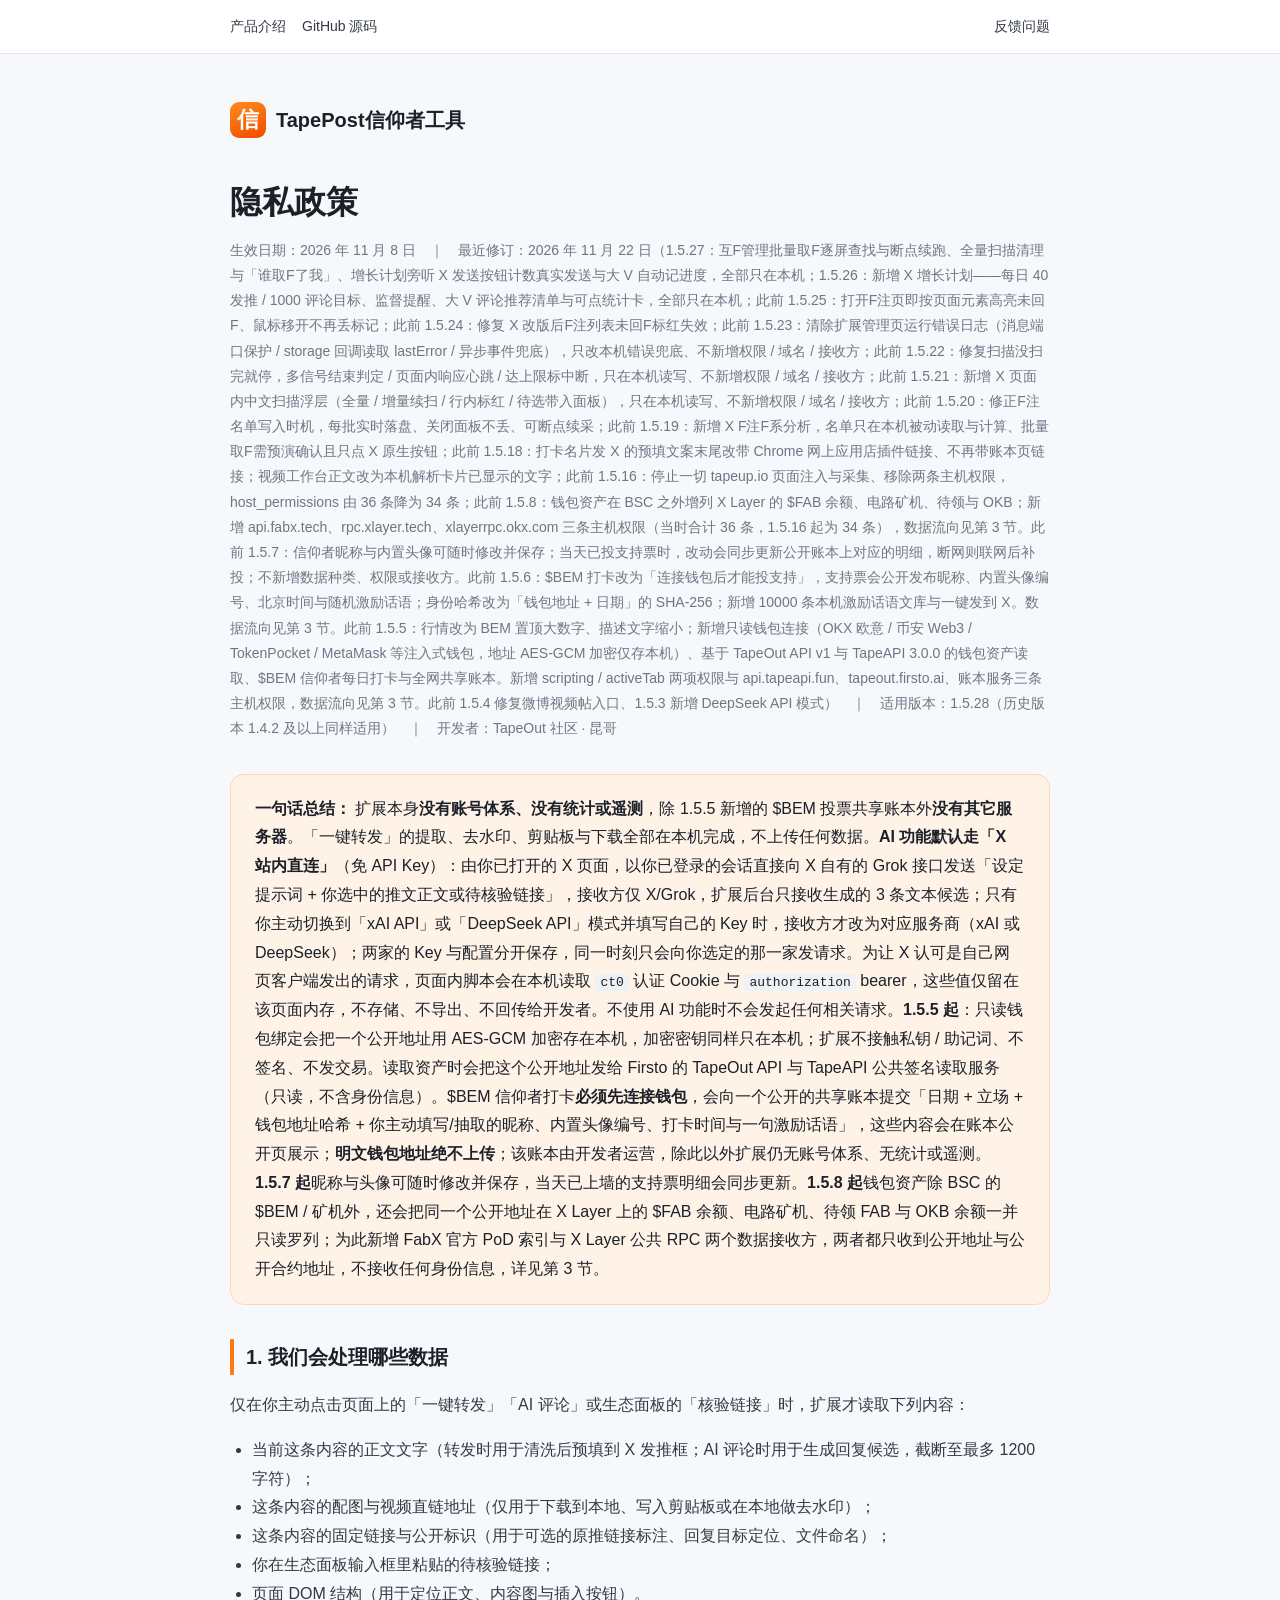
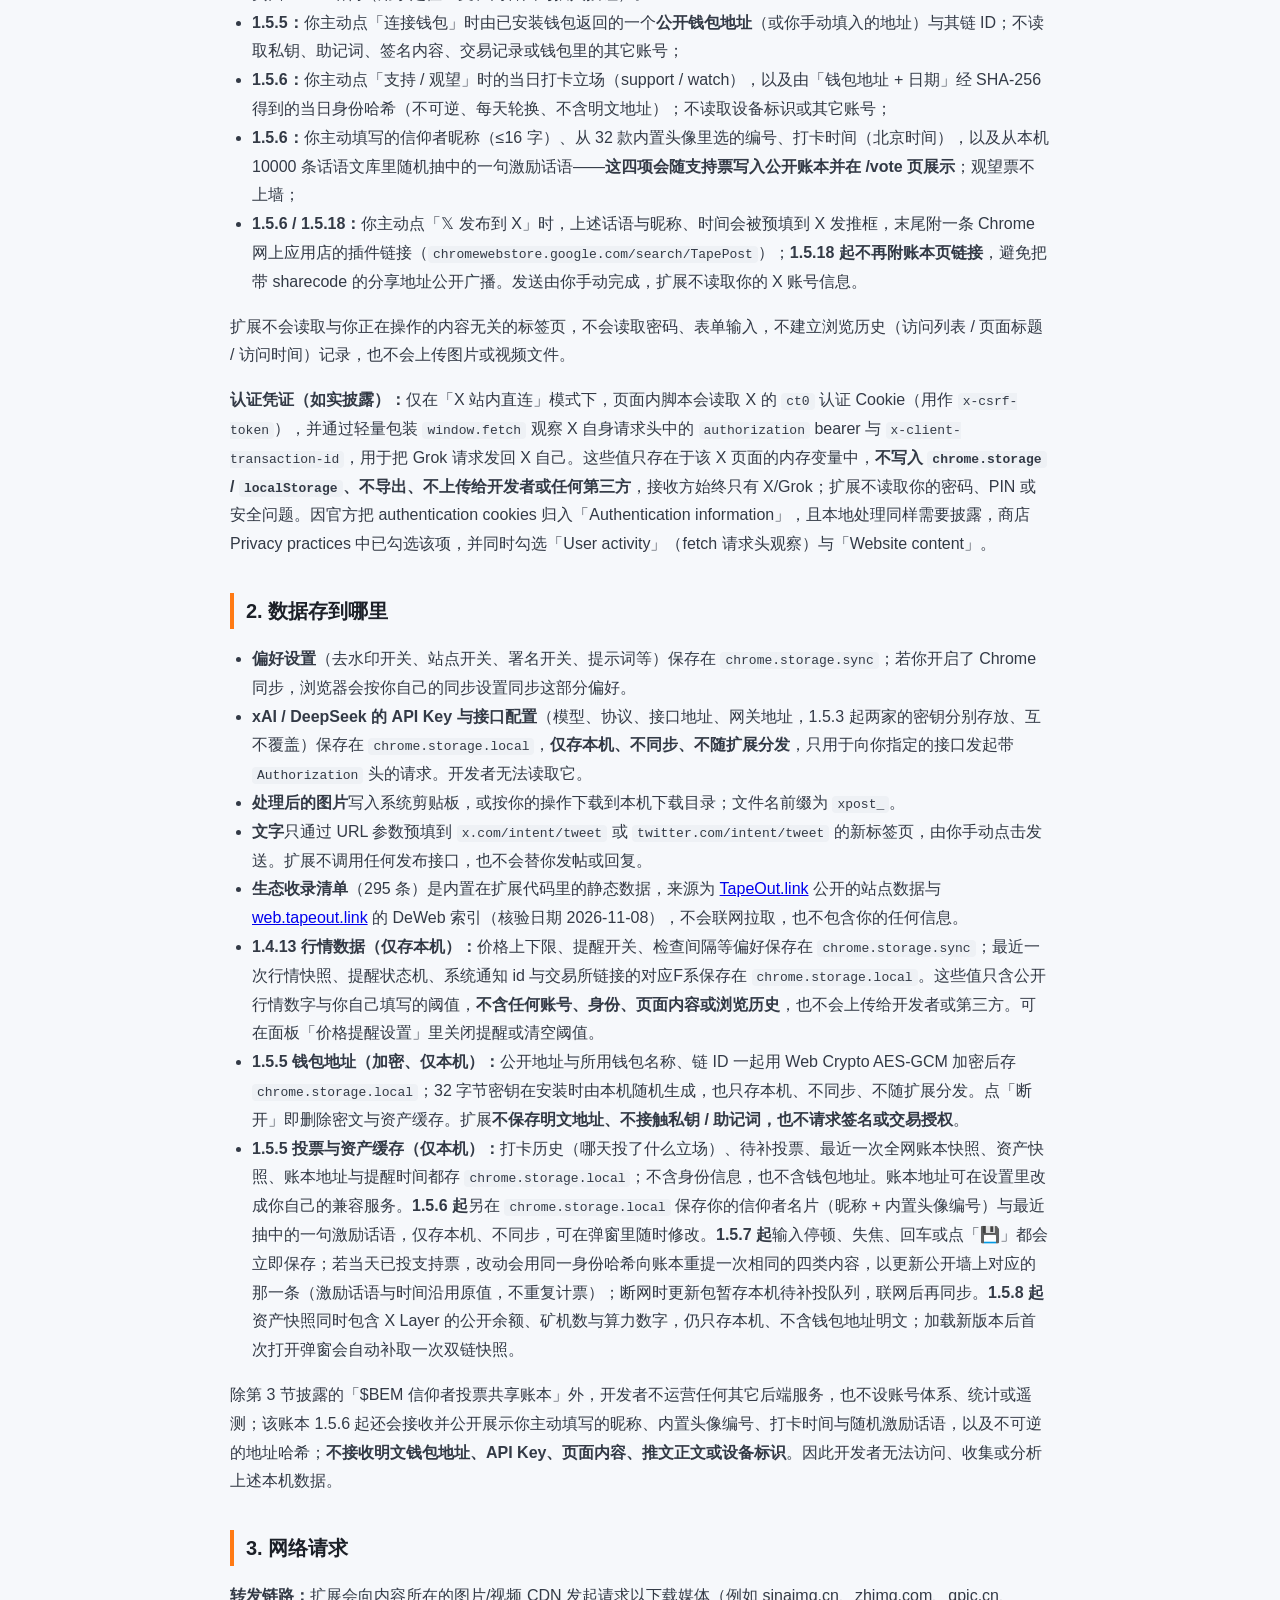
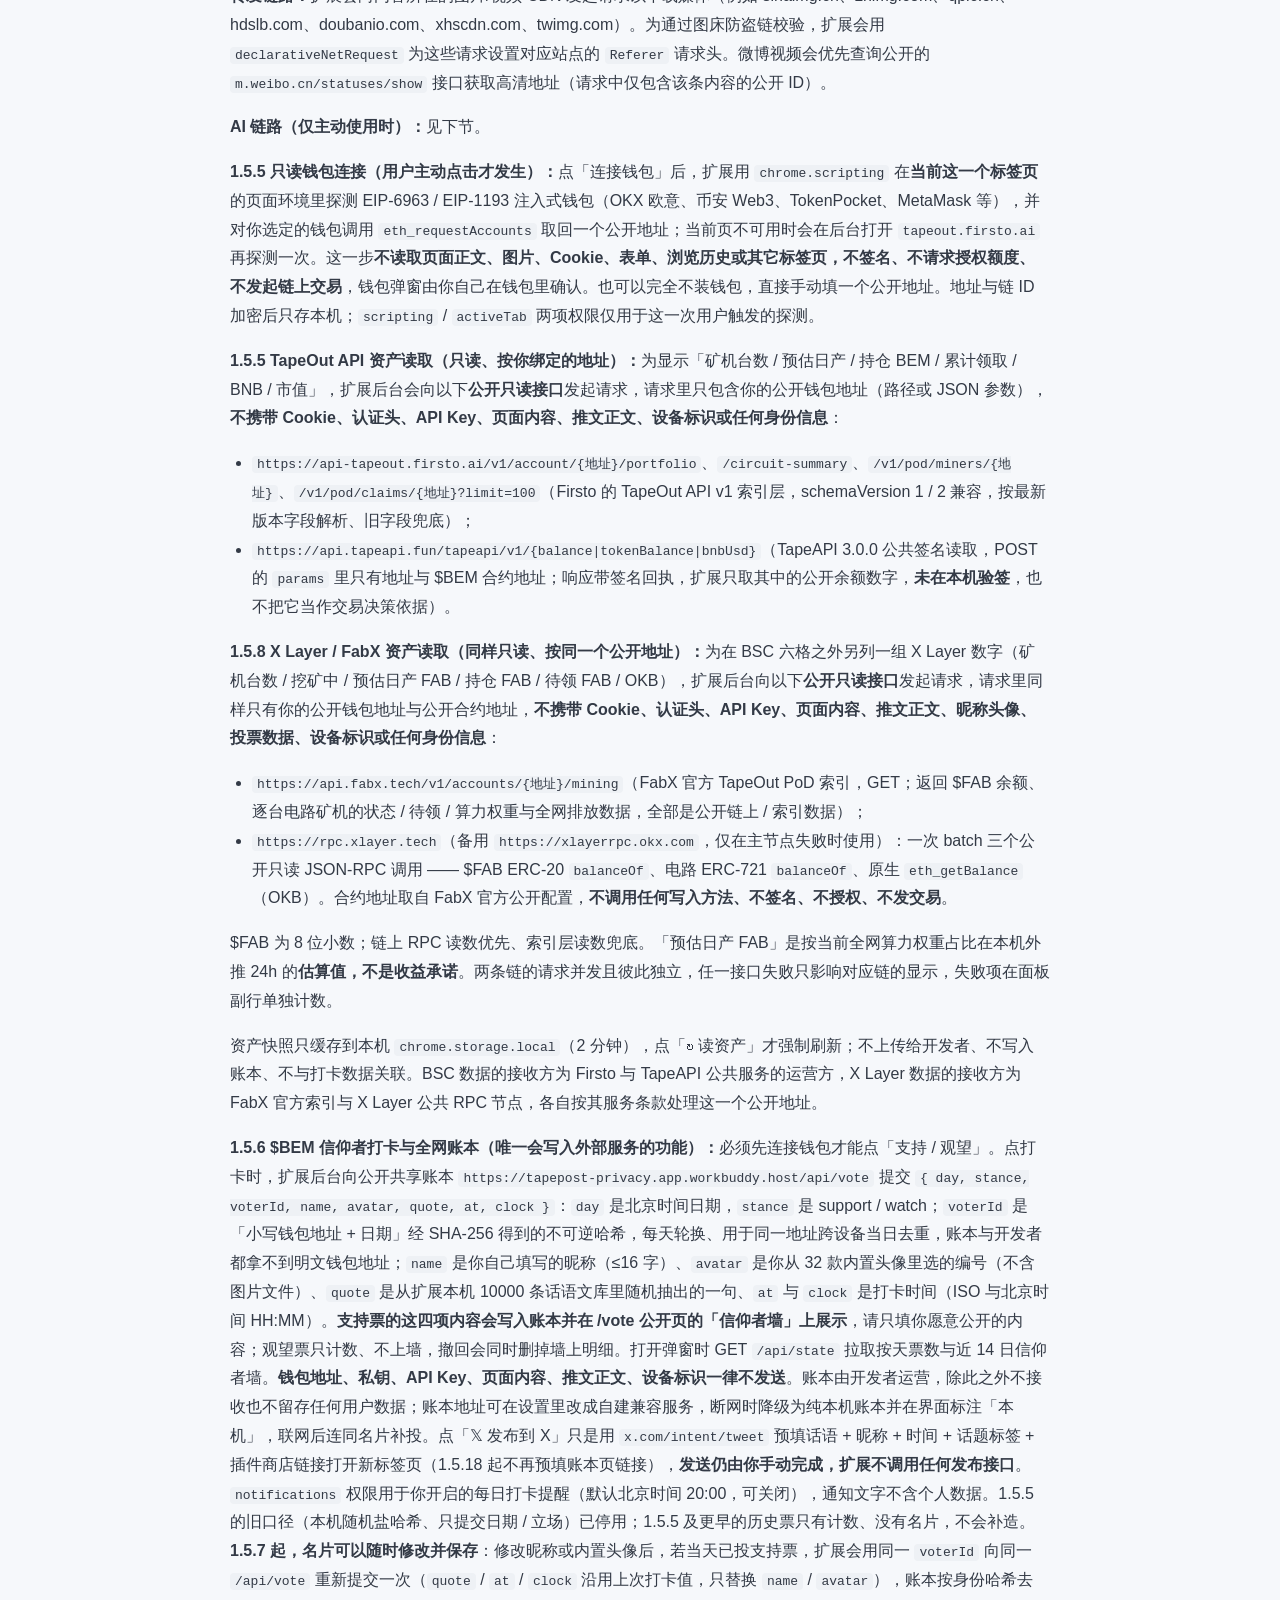
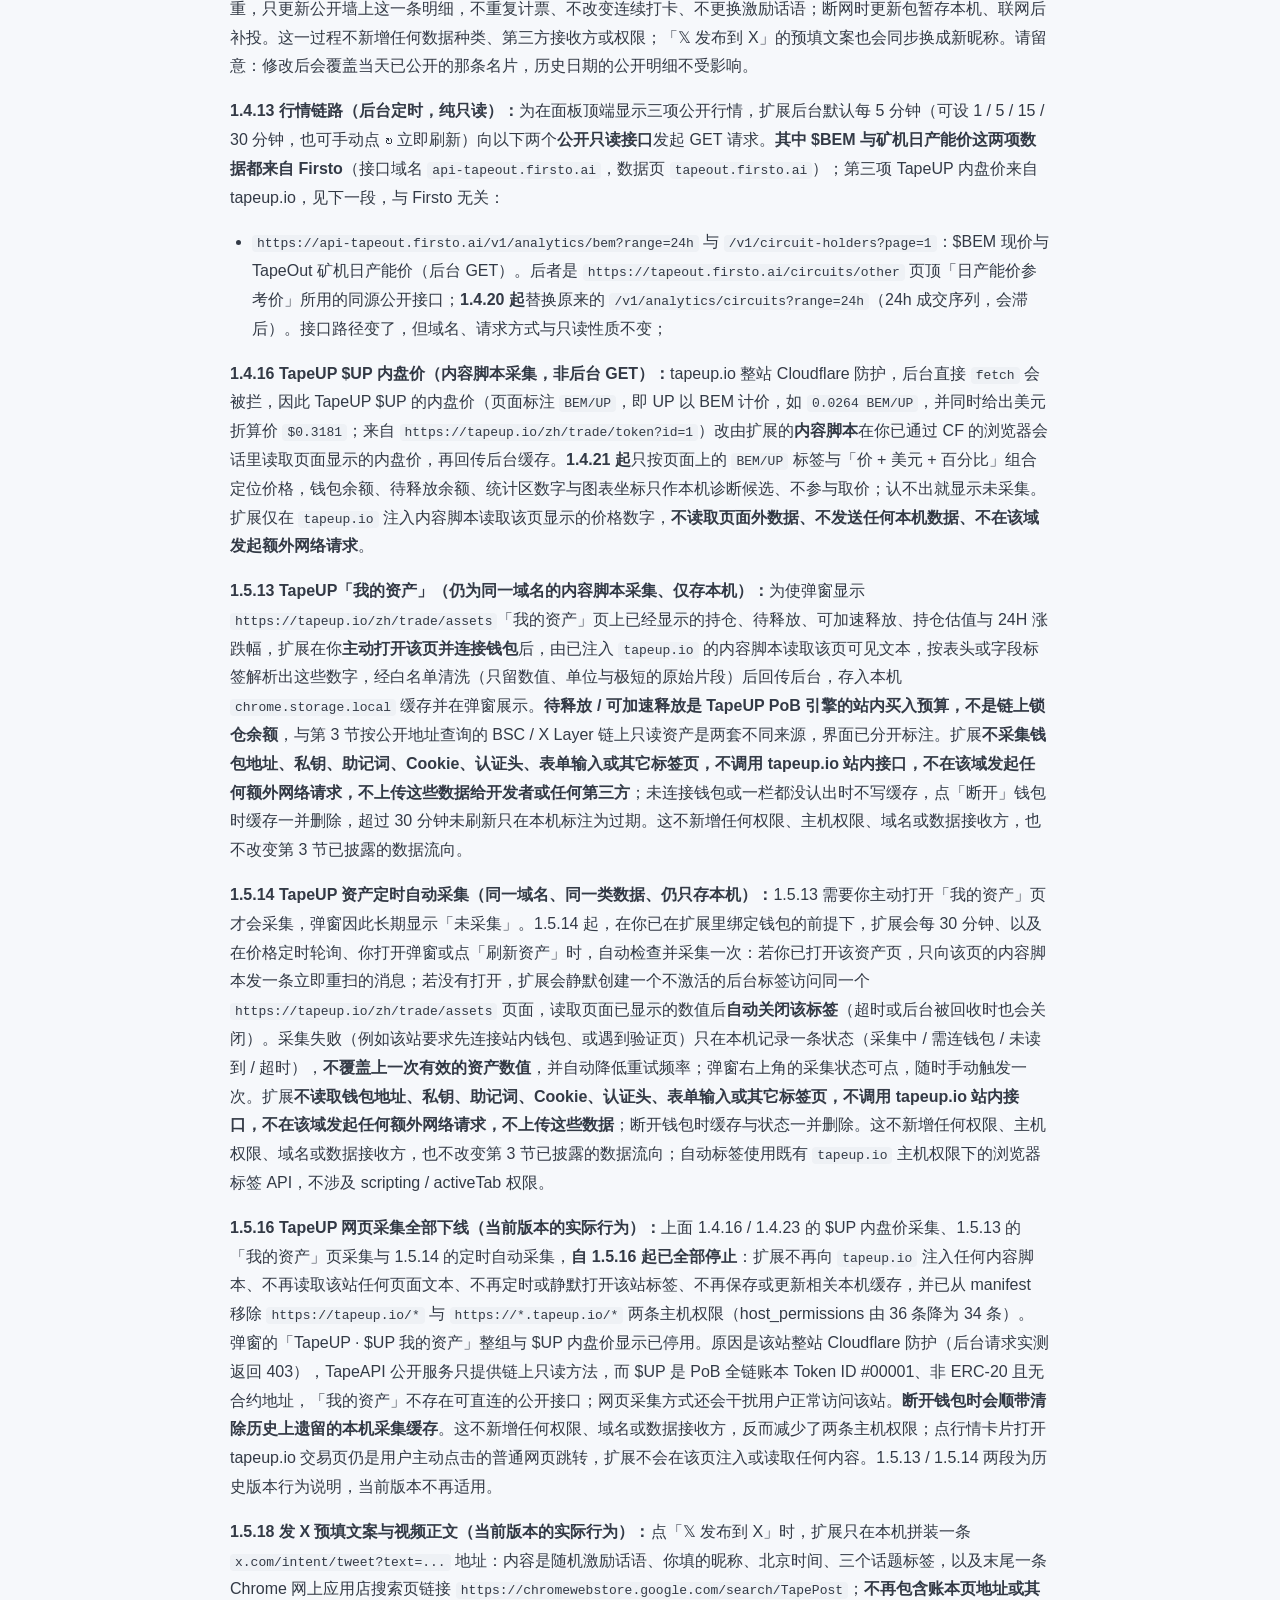
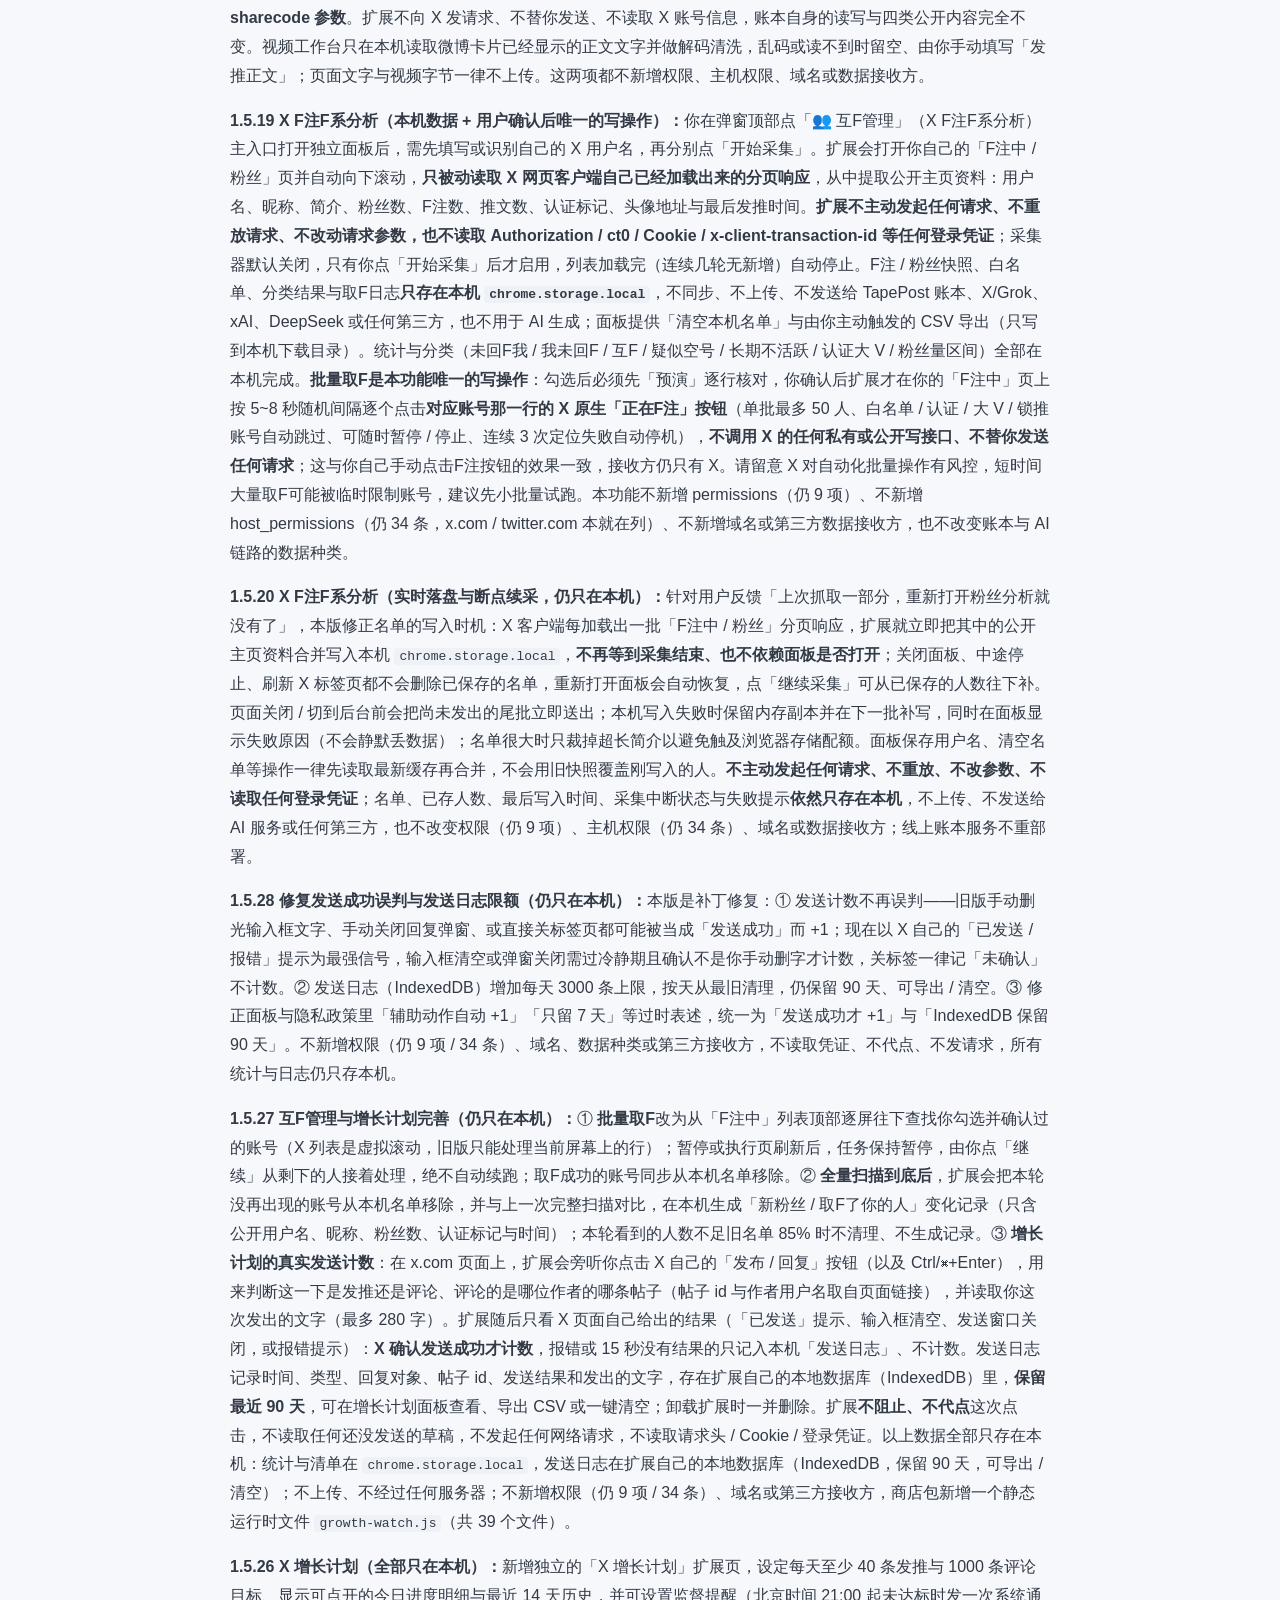
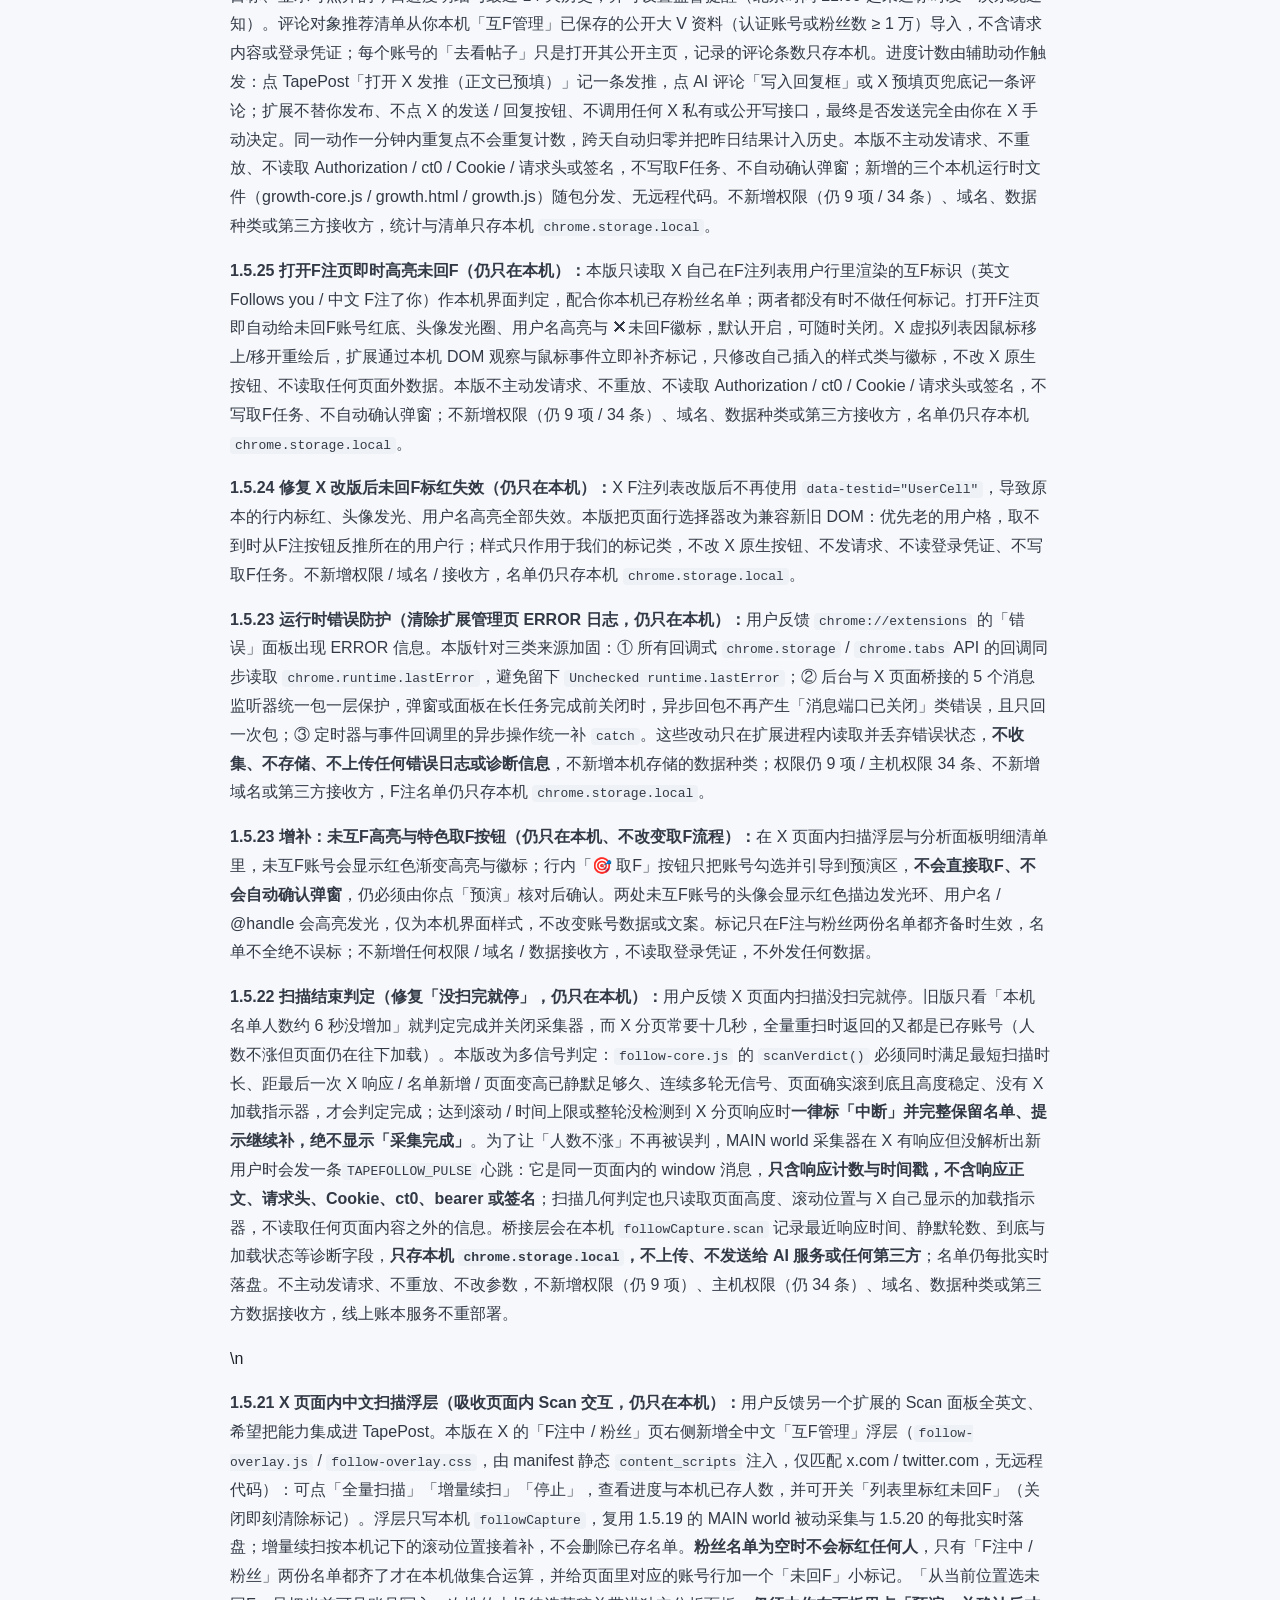
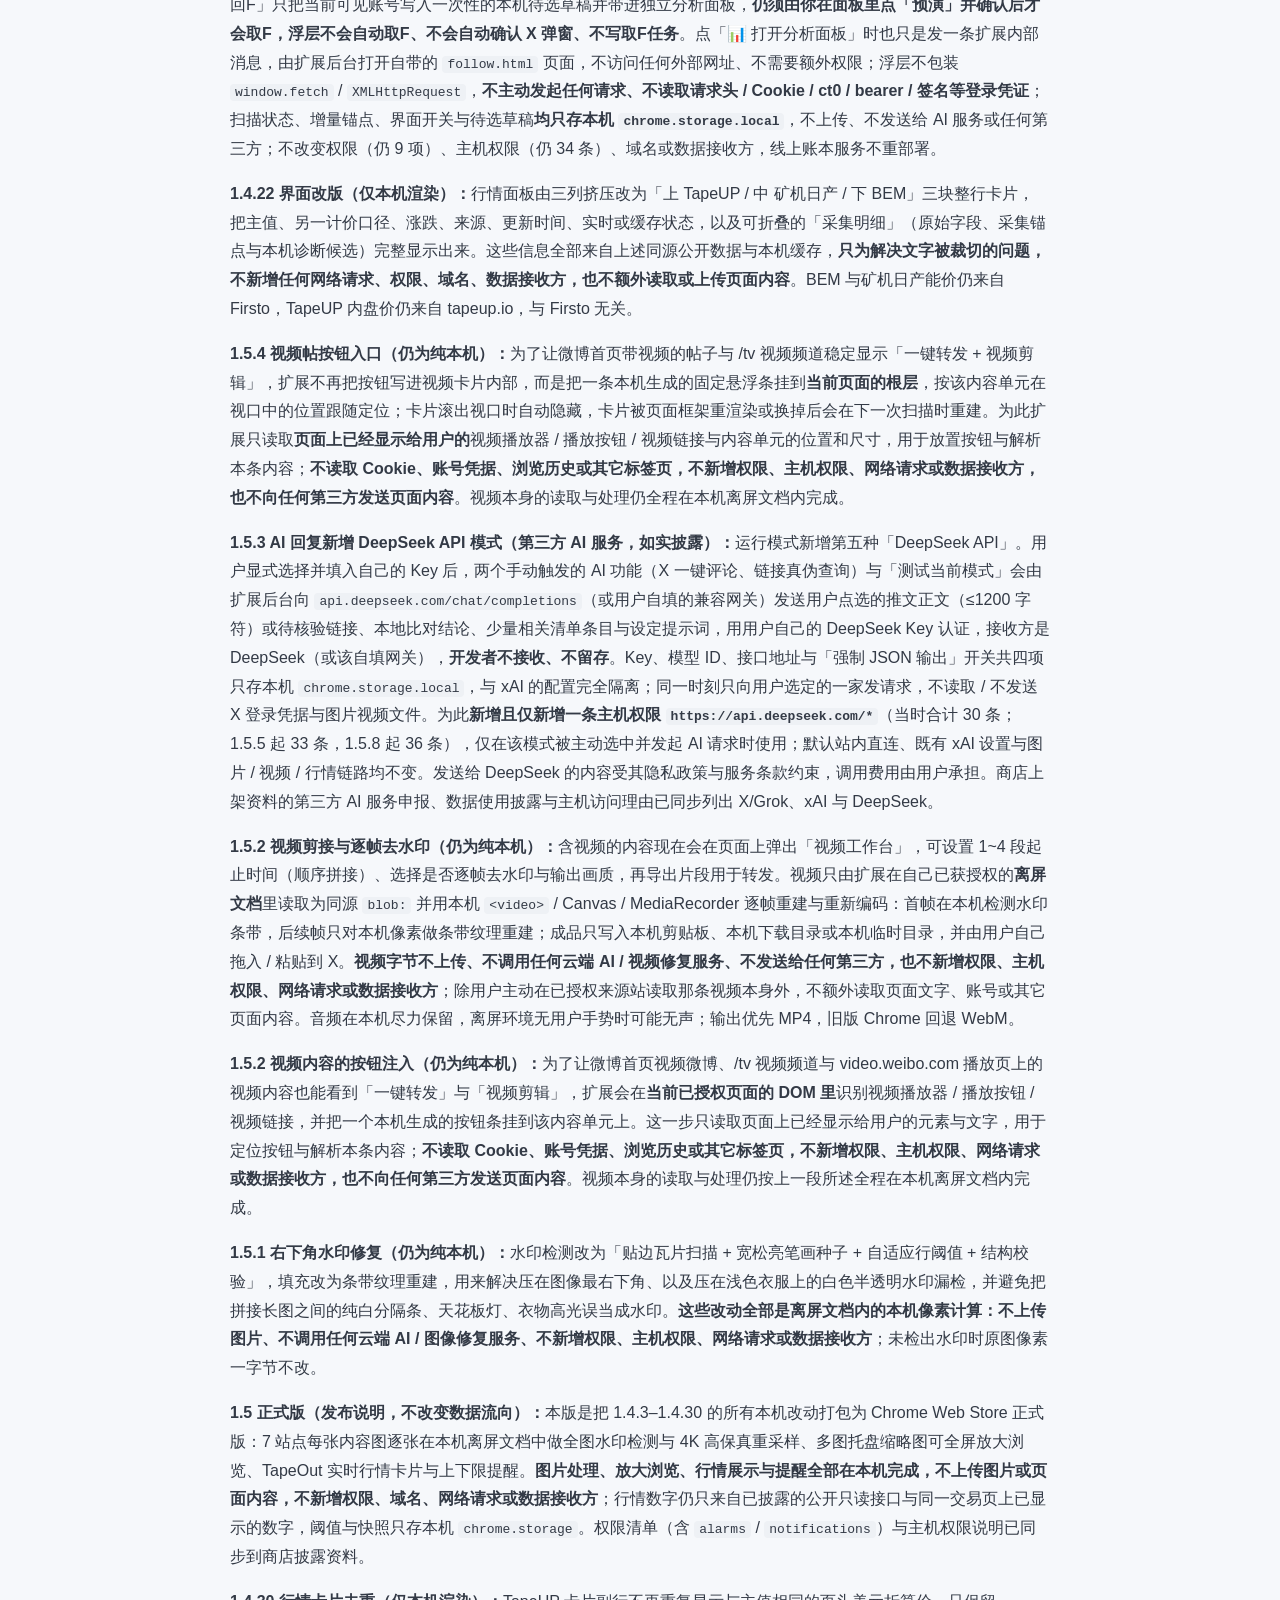
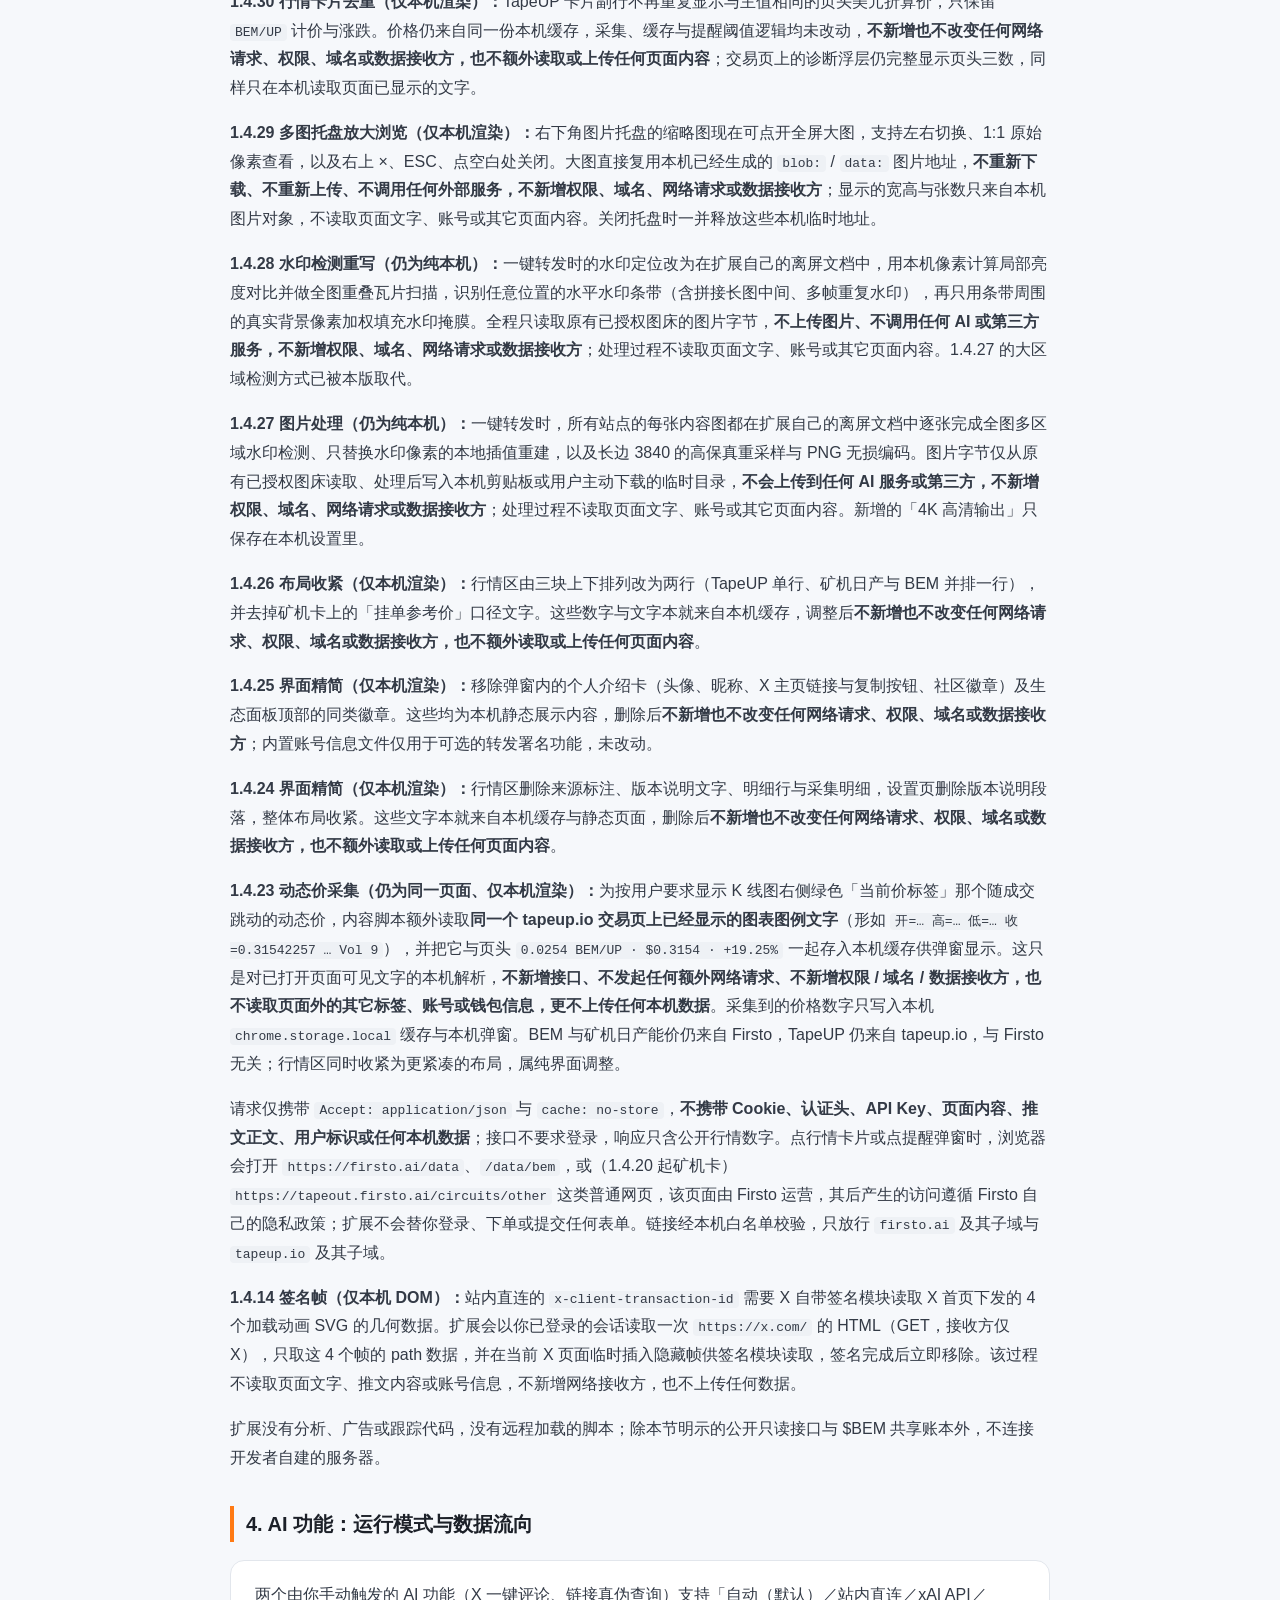
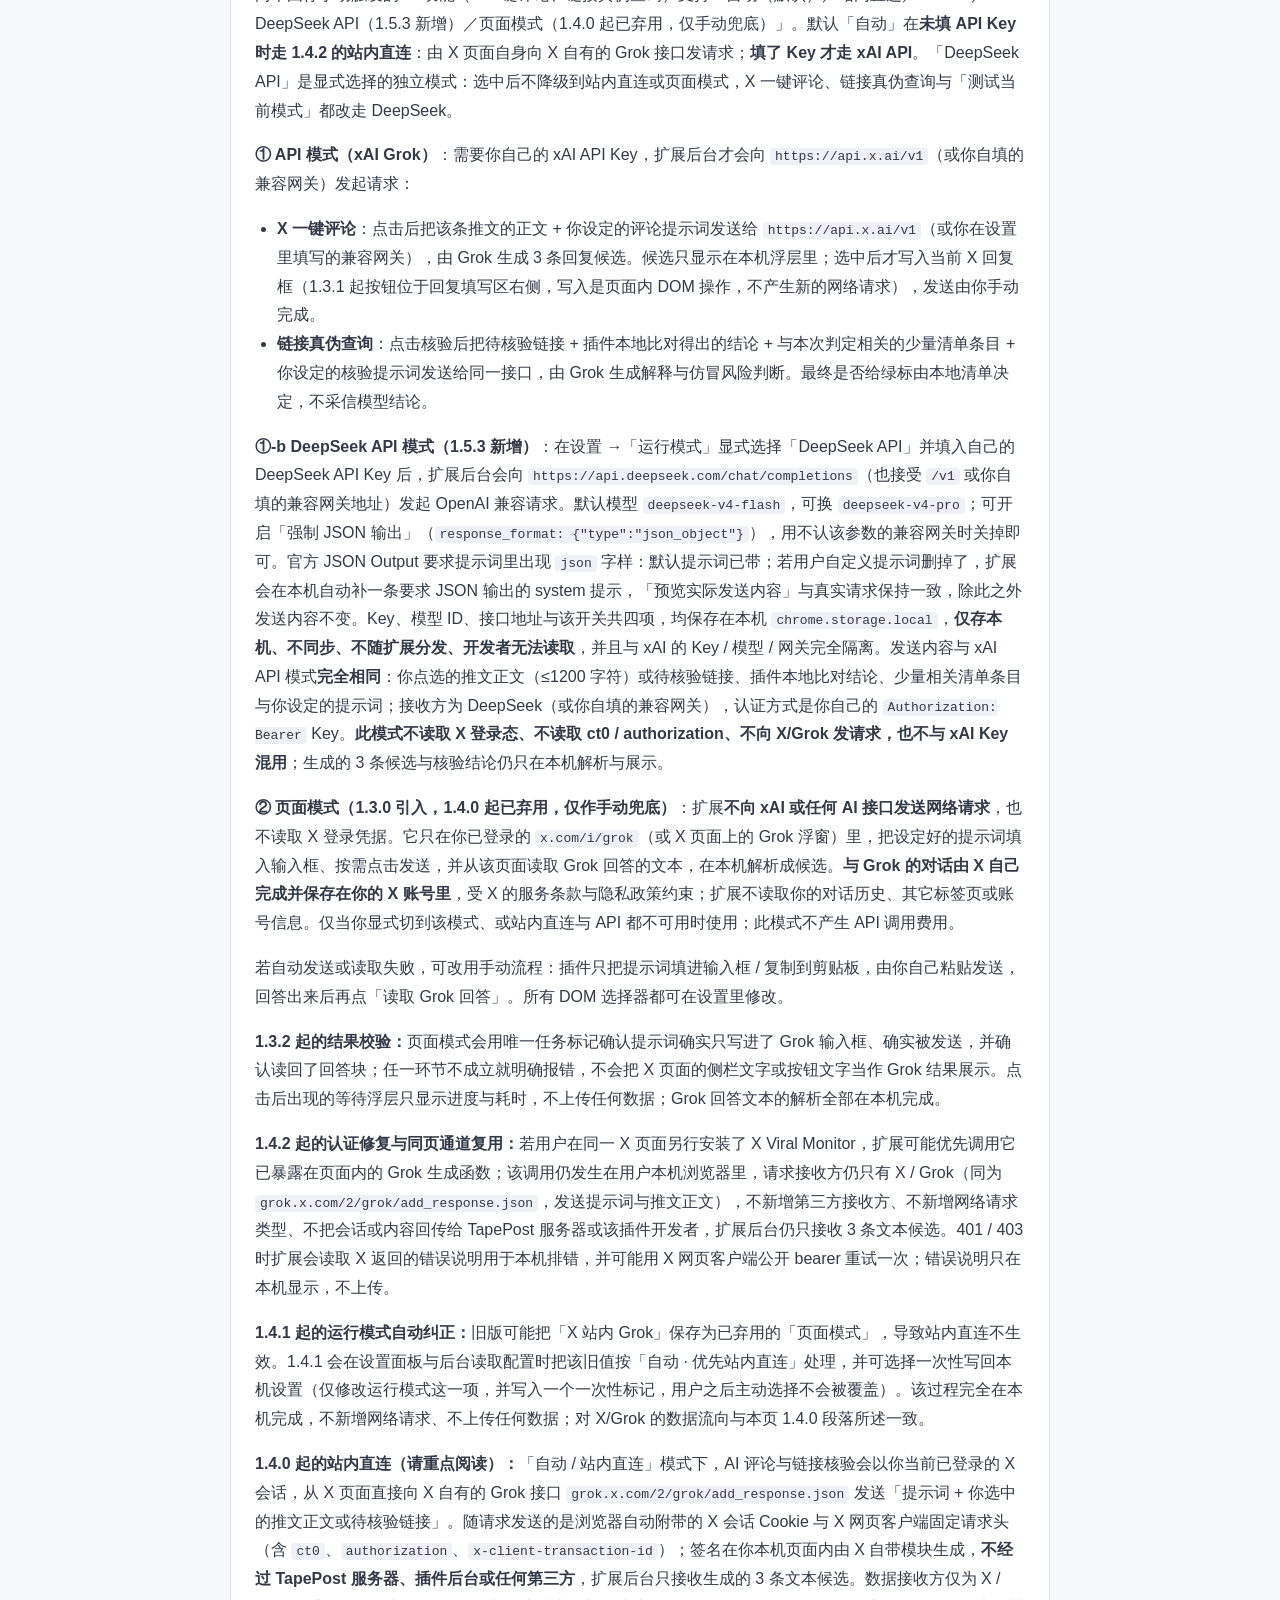
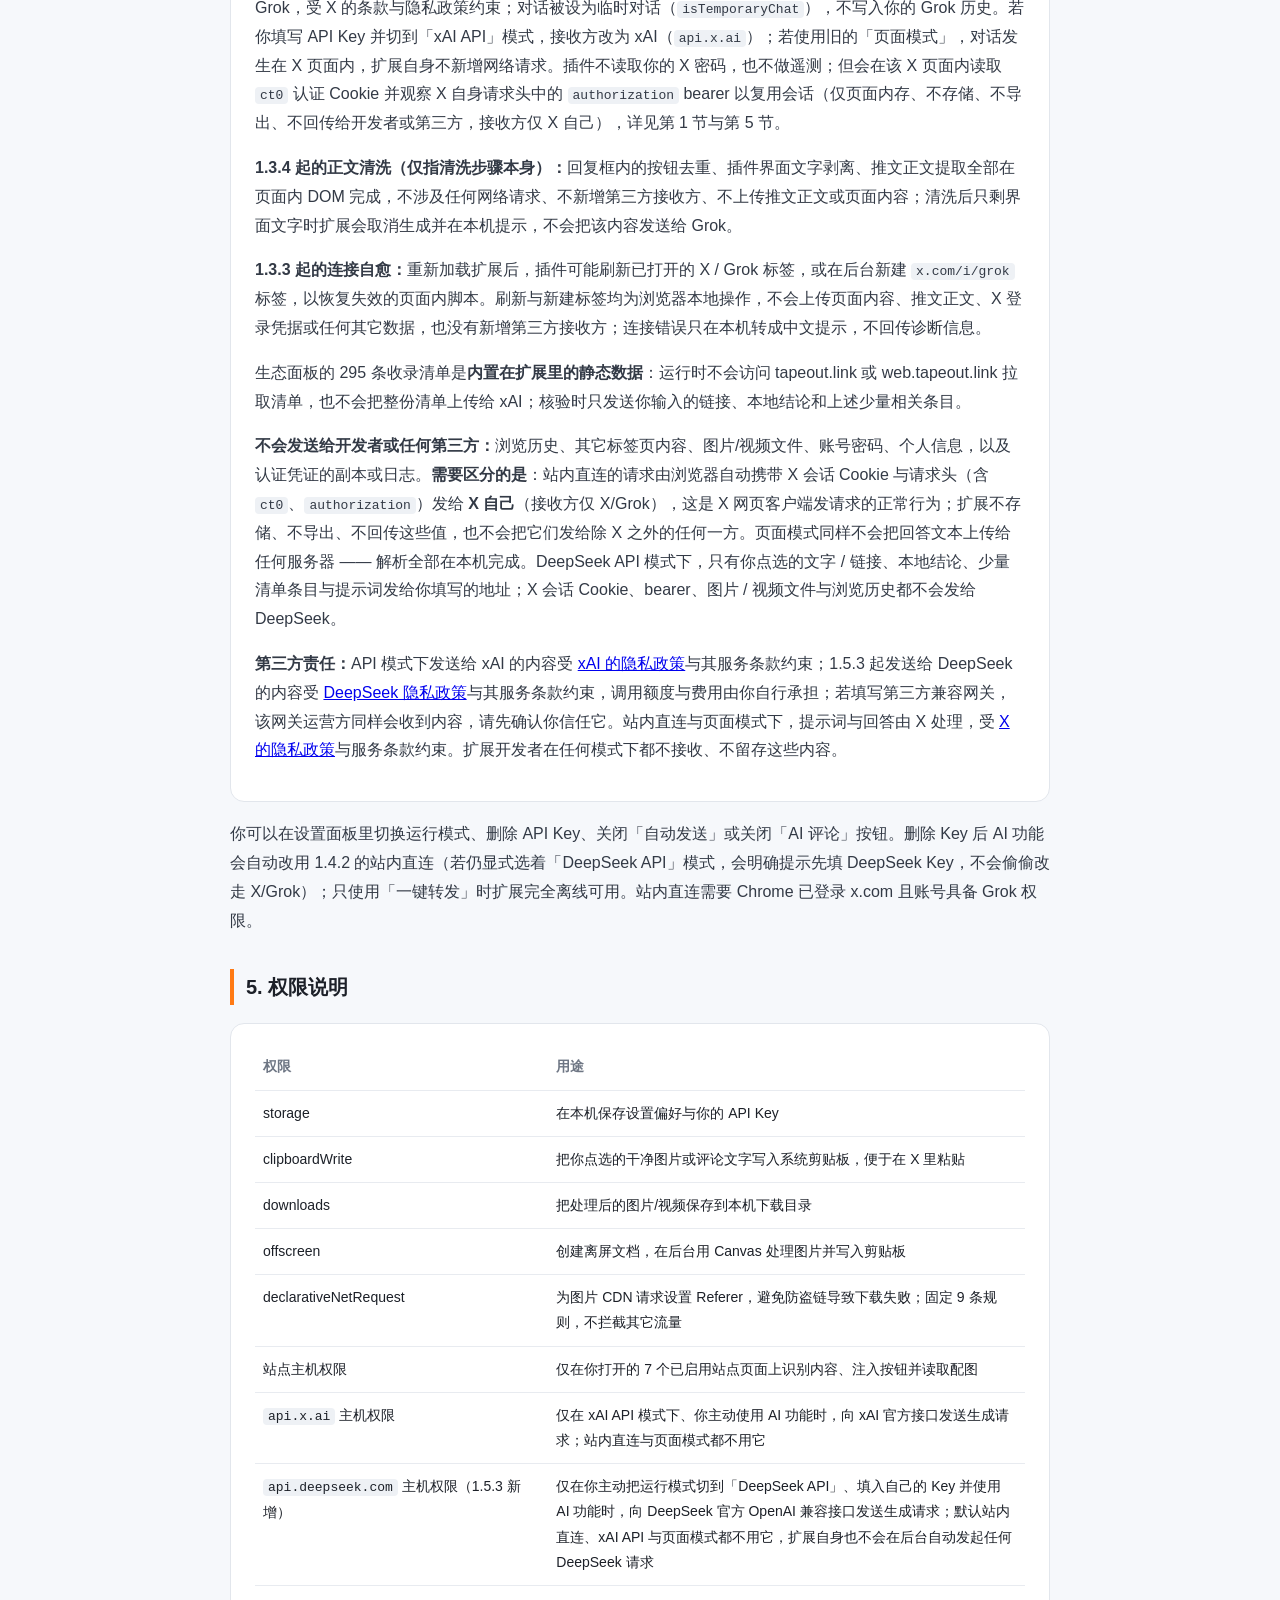
==== commit a60c9e40: "1.5.28：修复发送成功误判、发送日志上限与文案一致性 - 发送成功判定改为可离线测试的纯函数 verdictOf：X 提示优先（失败盖过成功）、600ms 冷静期、检测用户手动删字（Backspa" ====
--- a/store/privacy-site/index.html
+++ b/store/privacy-site/index.html
@@ -39,7 +39,7 @@
 <div class="wrap">
   <div class="brand"><span class="mark">信</span> TapePost信仰者工具</div>
   <h1>隐私政策</h1>
-  <div class="date">生效日期：2026 年 11 月 8 日　｜　最近修订：2026 年 11 月 22 日（1.5.27：互F管理批量取F逐屏查找与断点续跑、全量扫描清理与「谁取F了我」、增长计划旁听 X 发送按钮计数真实发送与大 V 自动记进度，全部只在本机；1.5.26：新增 X 增长计划——每日 40 发推 / 1000 评论目标、监督提醒、大 V 评论推荐清单与可点统计卡，全部只在本机；此前 1.5.25：打开F注页即按页面元素高亮未回F、鼠标移开不再丢标记；此前 1.5.24：修复 X 改版后F注列表未回F标红失效；此前 1.5.23：清除扩展管理页运行错误日志（消息端口保护 / storage 回调读取 lastError / 异步事件兜底），只改本机错误兜底、不新增权限 / 域名 / 接收方；此前 1.5.22：修复扫描没扫完就停，多信号结束判定 / 页面内响应心跳 / 达上限标中断，只在本机读写、不新增权限 / 域名 / 接收方；此前 1.5.21：新增 X 页面内中文扫描浮层（全量 / 增量续扫 / 行内标红 / 待选带入面板），只在本机读写、不新增权限 / 域名 / 接收方；此前 1.5.20：修正F注名单写入时机，每批实时落盘、关闭面板不丢、可断点续采；此前 1.5.19：新增 X F注F系分析，名单只在本机被动读取与计算、批量取F需预演确认且只点 X 原生按钮；此前 1.5.18：打卡名片发 X 的预填文案末尾改带 Chrome 网上应用店插件链接、不再带账本页链接；视频工作台正文改为本机解析卡片已显示的文字；此前 1.5.16：停止一切 tapeup.io 页面注入与采集、移除两条主机权限，host_permissions 由 36 条降为 34 条；此前 1.5.8：钱包资产在 BSC 之外增列 X Layer 的 $FAB 余额、电路矿机、待领与 OKB；新增 api.fabx.tech、rpc.xlayer.tech、xlayerrpc.okx.com 三条主机权限（当时合计 36 条，1.5.16 起为 34 条），数据流向见第 3 节。此前 1.5.7：信仰者昵称与内置头像可随时修改并保存；当天已投支持票时，改动会同步更新公开账本上对应的明细，断网则联网后补投；不新增数据种类、权限或接收方。此前 1.5.6：$BEM 打卡改为「连接钱包后才能投支持」，支持票会公开发布昵称、内置头像编号、北京时间与随机激励话语；身份哈希改为「钱包地址 + 日期」的 SHA-256；新增 10000 条本机激励话语文库与一键发到 X。数据流向见第 3 节。此前 1.5.5：行情改为 BEM 置顶大数字、描述文字缩小；新增只读钱包连接（OKX 欧意 / 币安 Web3 / TokenPocket / MetaMask 等注入式钱包，地址 AES-GCM 加密仅存本机）、基于 TapeOut API v1 与 TapeAPI 3.0.0 的钱包资产读取、$BEM 信仰者每日打卡与全网共享账本。新增 scripting / activeTab 两项权限与 api.tapeapi.fun、tapeout.firsto.ai、账本服务三条主机权限，数据流向见第 3 节。此前 1.5.4 修复微博视频帖入口、1.5.3 新增 DeepSeek API 模式）　｜　适用版本：1.5.27（历史版本 1.4.2 及以上同样适用）　｜　开发者：TapeOut 社区 · 昆哥</div>
+  <div class="date">生效日期：2026 年 11 月 8 日　｜　最近修订：2026 年 11 月 22 日（1.5.27：互F管理批量取F逐屏查找与断点续跑、全量扫描清理与「谁取F了我」、增长计划旁听 X 发送按钮计数真实发送与大 V 自动记进度，全部只在本机；1.5.26：新增 X 增长计划——每日 40 发推 / 1000 评论目标、监督提醒、大 V 评论推荐清单与可点统计卡，全部只在本机；此前 1.5.25：打开F注页即按页面元素高亮未回F、鼠标移开不再丢标记；此前 1.5.24：修复 X 改版后F注列表未回F标红失效；此前 1.5.23：清除扩展管理页运行错误日志（消息端口保护 / storage 回调读取 lastError / 异步事件兜底），只改本机错误兜底、不新增权限 / 域名 / 接收方；此前 1.5.22：修复扫描没扫完就停，多信号结束判定 / 页面内响应心跳 / 达上限标中断，只在本机读写、不新增权限 / 域名 / 接收方；此前 1.5.21：新增 X 页面内中文扫描浮层（全量 / 增量续扫 / 行内标红 / 待选带入面板），只在本机读写、不新增权限 / 域名 / 接收方；此前 1.5.20：修正F注名单写入时机，每批实时落盘、关闭面板不丢、可断点续采；此前 1.5.19：新增 X F注F系分析，名单只在本机被动读取与计算、批量取F需预演确认且只点 X 原生按钮；此前 1.5.18：打卡名片发 X 的预填文案末尾改带 Chrome 网上应用店插件链接、不再带账本页链接；视频工作台正文改为本机解析卡片已显示的文字；此前 1.5.16：停止一切 tapeup.io 页面注入与采集、移除两条主机权限，host_permissions 由 36 条降为 34 条；此前 1.5.8：钱包资产在 BSC 之外增列 X Layer 的 $FAB 余额、电路矿机、待领与 OKB；新增 api.fabx.tech、rpc.xlayer.tech、xlayerrpc.okx.com 三条主机权限（当时合计 36 条，1.5.16 起为 34 条），数据流向见第 3 节。此前 1.5.7：信仰者昵称与内置头像可随时修改并保存；当天已投支持票时，改动会同步更新公开账本上对应的明细，断网则联网后补投；不新增数据种类、权限或接收方。此前 1.5.6：$BEM 打卡改为「连接钱包后才能投支持」，支持票会公开发布昵称、内置头像编号、北京时间与随机激励话语；身份哈希改为「钱包地址 + 日期」的 SHA-256；新增 10000 条本机激励话语文库与一键发到 X。数据流向见第 3 节。此前 1.5.5：行情改为 BEM 置顶大数字、描述文字缩小；新增只读钱包连接（OKX 欧意 / 币安 Web3 / TokenPocket / MetaMask 等注入式钱包，地址 AES-GCM 加密仅存本机）、基于 TapeOut API v1 与 TapeAPI 3.0.0 的钱包资产读取、$BEM 信仰者每日打卡与全网共享账本。新增 scripting / activeTab 两项权限与 api.tapeapi.fun、tapeout.firsto.ai、账本服务三条主机权限，数据流向见第 3 节。此前 1.5.4 修复微博视频帖入口、1.5.3 新增 DeepSeek API 模式）　｜　适用版本：1.5.28（历史版本 1.4.2 及以上同样适用）　｜　开发者：TapeOut 社区 · 昆哥</div>
 
   <div class="box hi">
     <strong>一句话总结：</strong> 扩展本身<strong>没有账号体系、没有统计或遥测</strong>，除 1.5.5 新增的 $BEM 投票共享账本外<strong>没有其它服务器</strong>。「一键转发」的提取、去水印、剪贴板与下载全部在本机完成，不上传任何数据。<strong>AI 功能默认走「X 站内直连」</strong>（免 API Key）：由你已打开的 X 页面，以你已登录的会话直接向 X 自有的 Grok 接口发送「设定提示词 + 你选中的推文正文或待核验链接」，接收方仅 X/Grok，扩展后台只接收生成的 3 条文本候选；只有你主动切换到「xAI API」或「DeepSeek API」模式并填写自己的 Key 时，接收方才改为对应服务商（xAI 或 DeepSeek）；两家的 Key 与配置分开保存，同一时刻只会向你选定的那一家发请求。为让 X 认可是自己网页客户端发出的请求，页面内脚本会在本机读取 <code>ct0</code> 认证 Cookie 与 <code>authorization</code> bearer，这些值仅留在该页面内存，不存储、不导出、不回传给开发者。不使用 AI 功能时不会发起任何相关请求。<strong>1.5.5 起</strong>：只读钱包绑定会把一个公开地址用 AES-GCM 加密存在本机，加密密钥同样只在本机；扩展不接触私钥 / 助记词、不签名、不发交易。读取资产时会把这个公开地址发给 Firsto 的 TapeOut API 与 TapeAPI 公共签名读取服务（只读，不含身份信息）。$BEM 信仰者打卡<strong>必须先连接钱包</strong>，会向一个公开的共享账本提交「日期 + 立场 + 钱包地址哈希 + 你主动填写/抽取的昵称、内置头像编号、打卡时间与一句激励话语」，这些内容会在账本公开页展示；<strong>明文钱包地址绝不上传</strong>；该账本由开发者运营，除此以外扩展仍无账号体系、无统计或遥测。<strong>1.5.7 起</strong>昵称与头像可随时修改并保存，当天已上墙的支持票明细会同步更新。<strong>1.5.8 起</strong>钱包资产除 BSC 的 $BEM / 矿机外，还会把同一个公开地址在 X Layer 上的 $FAB 余额、电路矿机、待领 FAB 与 OKB 余额一并只读罗列；为此新增 FabX 官方 PoD 索引与 X Layer 公共 RPC 两个数据接收方，两者都只收到公开地址与公开合约地址，不接收任何身份信息，详见第 3 节。
@@ -102,7 +102,8 @@
   <p><strong>1.5.18 发 X 预填文案与视频正文（当前版本的实际行为）：</strong>点「𝕏 发布到 X」时，扩展只在本机拼装一条 <code>x.com/intent/tweet?text=...</code> 地址：内容是随机激励话语、你填的昵称、北京时间、三个话题标签，以及末尾一条 Chrome 网上应用店搜索页链接 <code>https://chromewebstore.google.com/search/TapePost</code>；<strong>不再包含账本页地址或其 sharecode 参数</strong>。扩展不向 X 发请求、不替你发送、不读取 X 账号信息，账本自身的读写与四类公开内容完全不变。视频工作台只在本机读取微博卡片已经显示的正文文字并做解码清洗，乱码或读不到时留空、由你手动填写「发推正文」；页面文字与视频字节一律不上传。这两项都不新增权限、主机权限、域名或数据接收方。</p>
   <p><strong>1.5.19 X F注F系分析（本机数据 + 用户确认后唯一的写操作）：</strong>你在弹窗顶部点「👥 互F管理」（X F注F系分析）主入口打开独立面板后，需先填写或识别自己的 X 用户名，再分别点「开始采集」。扩展会打开你自己的「F注中 / 粉丝」页并自动向下滚动，<strong>只被动读取 X 网页客户端自己已经加载出来的分页响应</strong>，从中提取公开主页资料：用户名、昵称、简介、粉丝数、F注数、推文数、认证标记、头像地址与最后发推时间。<strong>扩展不主动发起任何请求、不重放请求、不改动请求参数，也不读取 Authorization / ct0 / Cookie / x-client-transaction-id 等任何登录凭证</strong>；采集器默认关闭，只有你点「开始采集」后才启用，列表加载完（连续几轮无新增）自动停止。F注 / 粉丝快照、白名单、分类结果与取F日志<strong>只存在本机 <code>chrome.storage.local</code></strong>，不同步、不上传、不发送给 TapePost 账本、X/Grok、xAI、DeepSeek 或任何第三方，也不用于 AI 生成；面板提供「清空本机名单」与由你主动触发的 CSV 导出（只写到本机下载目录）。统计与分类（未回F我 / 我未回F / 互F / 疑似空号 / 长期不活跃 / 认证大 V / 粉丝量区间）全部在本机完成。<strong>批量取F是本功能唯一的写操作</strong>：勾选后必须先「预演」逐行核对，你确认后扩展才在你的「F注中」页上按 5~8 秒随机间隔逐个点击<strong>对应账号那一行的 X 原生「正在F注」按钮</strong>（单批最多 50 人、白名单 / 认证 / 大 V / 锁推账号自动跳过、可随时暂停 / 停止、连续 3 次定位失败自动停机），<strong>不调用 X 的任何私有或公开写接口、不替你发送任何请求</strong>；这与你自己手动点击F注按钮的效果一致，接收方仍只有 X。请留意 X 对自动化批量操作有风控，短时间大量取F可能被临时限制账号，建议先小批量试跑。本功能不新增 permissions（仍 9 项）、不新增 host_permissions（仍 34 条，x.com / twitter.com 本就在列）、不新增域名或第三方数据接收方，也不改变账本与 AI 链路的数据种类。</p>
   <p><strong>1.5.20 X F注F系分析（实时落盘与断点续采，仍只在本机）：</strong>针对用户反馈「上次抓取一部分，重新打开粉丝分析就没有了」，本版修正名单的写入时机：X 客户端每加载出一批「F注中 / 粉丝」分页响应，扩展就立即把其中的公开主页资料合并写入本机 <code>chrome.storage.local</code>，<strong>不再等到采集结束、也不依赖面板是否打开</strong>；关闭面板、中途停止、刷新 X 标签页都不会删除已保存的名单，重新打开面板会自动恢复，点「继续采集」可从已保存的人数往下补。页面关闭 / 切到后台前会把尚未发出的尾批立即送出；本机写入失败时保留内存副本并在下一批补写，同时在面板显示失败原因（不会静默丢数据）；名单很大时只裁掉超长简介以避免触及浏览器存储配额。面板保存用户名、清空名单等操作一律先读取最新缓存再合并，不会用旧快照覆盖刚写入的人。<strong>不主动发起任何请求、不重放、不改参数、不读取任何登录凭证</strong>；名单、已存人数、最后写入时间、采集中断状态与失败提示<strong>依然只存在本机</strong>，不上传、不发送给 AI 服务或任何第三方，也不改变权限（仍 9 项）、主机权限（仍 34 条）、域名或数据接收方；线上账本服务不重部署。</p>
-  <p><strong>1.5.27 互F管理与增长计划完善（仍只在本机）：</strong>① <b>批量取F</b>改为从「F注中」列表顶部逐屏往下查找你勾选并确认过的账号（X 列表是虚拟滚动，旧版只能处理当前屏幕上的行）；暂停或执行页刷新后，任务保持暂停，由你点「继续」从剩下的人接着处理，绝不自动续跑；取F成功的账号同步从本机名单移除。② <b>全量扫描到底后</b>，扩展会把本轮没再出现的账号从本机名单移除，并与上一次完整扫描对比，在本机生成「新粉丝 / 取F了你的人」变化记录（只含公开用户名、昵称、粉丝数、认证标记与时间）；本轮看到的人数不足旧名单 85% 时不清理、不生成记录。③ <b>增长计划的真实发送计数</b>：在 x.com 页面上，扩展会旁听你点击 X 自己的「发布 / 回复」按钮（以及 Ctrl/⌘+Enter），用来判断这一下是发推还是评论、评论的是哪位作者的哪条帖子（帖子 id 与作者用户名取自页面链接），并读取你这次发出的文字（最多 280 字）。扩展随后只看 X 页面自己给出的结果（「已发送」提示、输入框清空、发送窗口关闭，或报错提示）：<b>X 确认发送成功才计数</b>，报错或 15 秒没有结果的只记入本机「发送日志」、不计数。发送日志记录时间、类型、回复对象、帖子 id、发送结果和发出的文字，存在扩展自己的本地数据库（IndexedDB）里，<b>保留最近 90 天</b>，可在增长计划面板查看、导出 CSV 或一键清空；卸载扩展时一并删除。扩展<b>不阻止、不代点</b>这次点击，不读取任何还没发送的草稿，不发起任何网络请求，不读取请求头 / Cookie / 登录凭证。以上数据全部只存在 <code>chrome.storage.local</code>，不上传、不经过任何服务器；不新增权限（仍 9 项 / 34 条）、域名或第三方接收方，商店包新增一个静态运行时文件 <code>growth-watch.js</code>（共 39 个文件）。</p>
+  <p><strong>1.5.28 修复发送成功误判与发送日志限额（仍只在本机）：</strong>本版是补丁修复：① 发送计数不再误判——旧版手动删光输入框文字、手动关闭回复弹窗、或直接关标签页都可能被当成「发送成功」而 +1；现在以 X 自己的「已发送 / 报错」提示为最强信号，输入框清空或弹窗关闭需过冷静期且确认不是你手动删字才计数，关标签一律记「未确认」不计数。② 发送日志（IndexedDB）增加每天 3000 条上限，按天从最旧清理，仍保留 90 天、可导出 / 清空。③ 修正面板与隐私政策里「辅助动作自动 +1」「只留 7 天」等过时表述，统一为「发送成功才 +1」与「IndexedDB 保留 90 天」。不新增权限（仍 9 项 / 34 条）、域名、数据种类或第三方接收方，不读取凭证、不代点、不发请求，所有统计与日志仍只存本机。</p>
+  <p><strong>1.5.27 互F管理与增长计划完善（仍只在本机）：</strong>① <b>批量取F</b>改为从「F注中」列表顶部逐屏往下查找你勾选并确认过的账号（X 列表是虚拟滚动，旧版只能处理当前屏幕上的行）；暂停或执行页刷新后，任务保持暂停，由你点「继续」从剩下的人接着处理，绝不自动续跑；取F成功的账号同步从本机名单移除。② <b>全量扫描到底后</b>，扩展会把本轮没再出现的账号从本机名单移除，并与上一次完整扫描对比，在本机生成「新粉丝 / 取F了你的人」变化记录（只含公开用户名、昵称、粉丝数、认证标记与时间）；本轮看到的人数不足旧名单 85% 时不清理、不生成记录。③ <b>增长计划的真实发送计数</b>：在 x.com 页面上，扩展会旁听你点击 X 自己的「发布 / 回复」按钮（以及 Ctrl/⌘+Enter），用来判断这一下是发推还是评论、评论的是哪位作者的哪条帖子（帖子 id 与作者用户名取自页面链接），并读取你这次发出的文字（最多 280 字）。扩展随后只看 X 页面自己给出的结果（「已发送」提示、输入框清空、发送窗口关闭，或报错提示）：<b>X 确认发送成功才计数</b>，报错或 15 秒没有结果的只记入本机「发送日志」、不计数。发送日志记录时间、类型、回复对象、帖子 id、发送结果和发出的文字，存在扩展自己的本地数据库（IndexedDB）里，<b>保留最近 90 天</b>，可在增长计划面板查看、导出 CSV 或一键清空；卸载扩展时一并删除。扩展<b>不阻止、不代点</b>这次点击，不读取任何还没发送的草稿，不发起任何网络请求，不读取请求头 / Cookie / 登录凭证。以上数据全部只存在本机：统计与清单在 <code>chrome.storage.local</code>，发送日志在扩展自己的本地数据库（IndexedDB，保留 90 天，可导出 / 清空）；不上传、不经过任何服务器；不新增权限（仍 9 项 / 34 条）、域名或第三方接收方，商店包新增一个静态运行时文件 <code>growth-watch.js</code>（共 39 个文件）。</p>
   <p><strong>1.5.26 X 增长计划（全部只在本机）：</strong>新增独立的「X 增长计划」扩展页，设定每天至少 40 条发推与 1000 条评论目标、显示可点开的今日进度明细与最近 14 天历史，并可设置监督提醒（北京时间 21:00 起未达标时发一次系统通知）。评论对象推荐清单从你本机「互F管理」已保存的公开大 V 资料（认证账号或粉丝数 ≥ 1 万）导入，不含请求内容或登录凭证；每个账号的「去看帖子」只是打开其公开主页，记录的评论条数只存本机。进度计数由辅助动作触发：点 TapePost「打开 X 发推（正文已预填）」记一条发推，点 AI 评论「写入回复框」或 X 预填页兜底记一条评论；扩展不替你发布、不点 X 的发送 / 回复按钮、不调用任何 X 私有或公开写接口，最终是否发送完全由你在 X 手动决定。同一动作一分钟内重复点不会重复计数，跨天自动归零并把昨日结果计入历史。本版不主动发请求、不重放、不读取 Authorization / ct0 / Cookie / 请求头或签名，不写取F任务、不自动确认弹窗；新增的三个本机运行时文件（growth-core.js / growth.html / growth.js）随包分发、无远程代码。不新增权限（仍 9 项 / 34 条）、域名、数据种类或第三方接收方，统计与清单只存本机 <code>chrome.storage.local</code>。</p>
   <p><strong>1.5.25 打开F注页即时高亮未回F（仍只在本机）：</strong>本版只读取 X 自己在F注列表用户行里渲染的互F标识（英文 Follows you / 中文 F注了你）作本机界面判定，配合你本机已存粉丝名单；两者都没有时不做任何标记。打开F注页即自动给未回F账号红底、头像发光圈、用户名高亮与 ✕未回F徽标，默认开启，可随时关闭。X 虚拟列表因鼠标移上/移开重绘后，扩展通过本机 DOM 观察与鼠标事件立即补齐标记，只修改自己插入的样式类与徽标，不改 X 原生按钮、不读取任何页面外数据。本版不主动发请求、不重放、不读取 Authorization / ct0 / Cookie / 请求头或签名，不写取F任务、不自动确认弹窗；不新增权限（仍 9 项 / 34 条）、域名、数据种类或第三方接收方，名单仍只存本机 <code>chrome.storage.local</code>。</p>
   <p><strong>1.5.24 修复 X 改版后未回F标红失效（仍只在本机）：</strong>X F注列表改版后不再使用 <code>data-testid="UserCell"</code>，导致原本的行内标红、头像发光、用户名高亮全部失效。本版把页面行选择器改为兼容新旧 DOM：优先老的用户格，取不到时从F注按钮反推所在的用户行；样式只作用于我们的标记类，不改 X 原生按钮、不发请求、不读登录凭证、不写取F任务。不新增权限 / 域名 / 接收方，名单仍只存本机 <code>chrome.storage.local</code>。</p>
